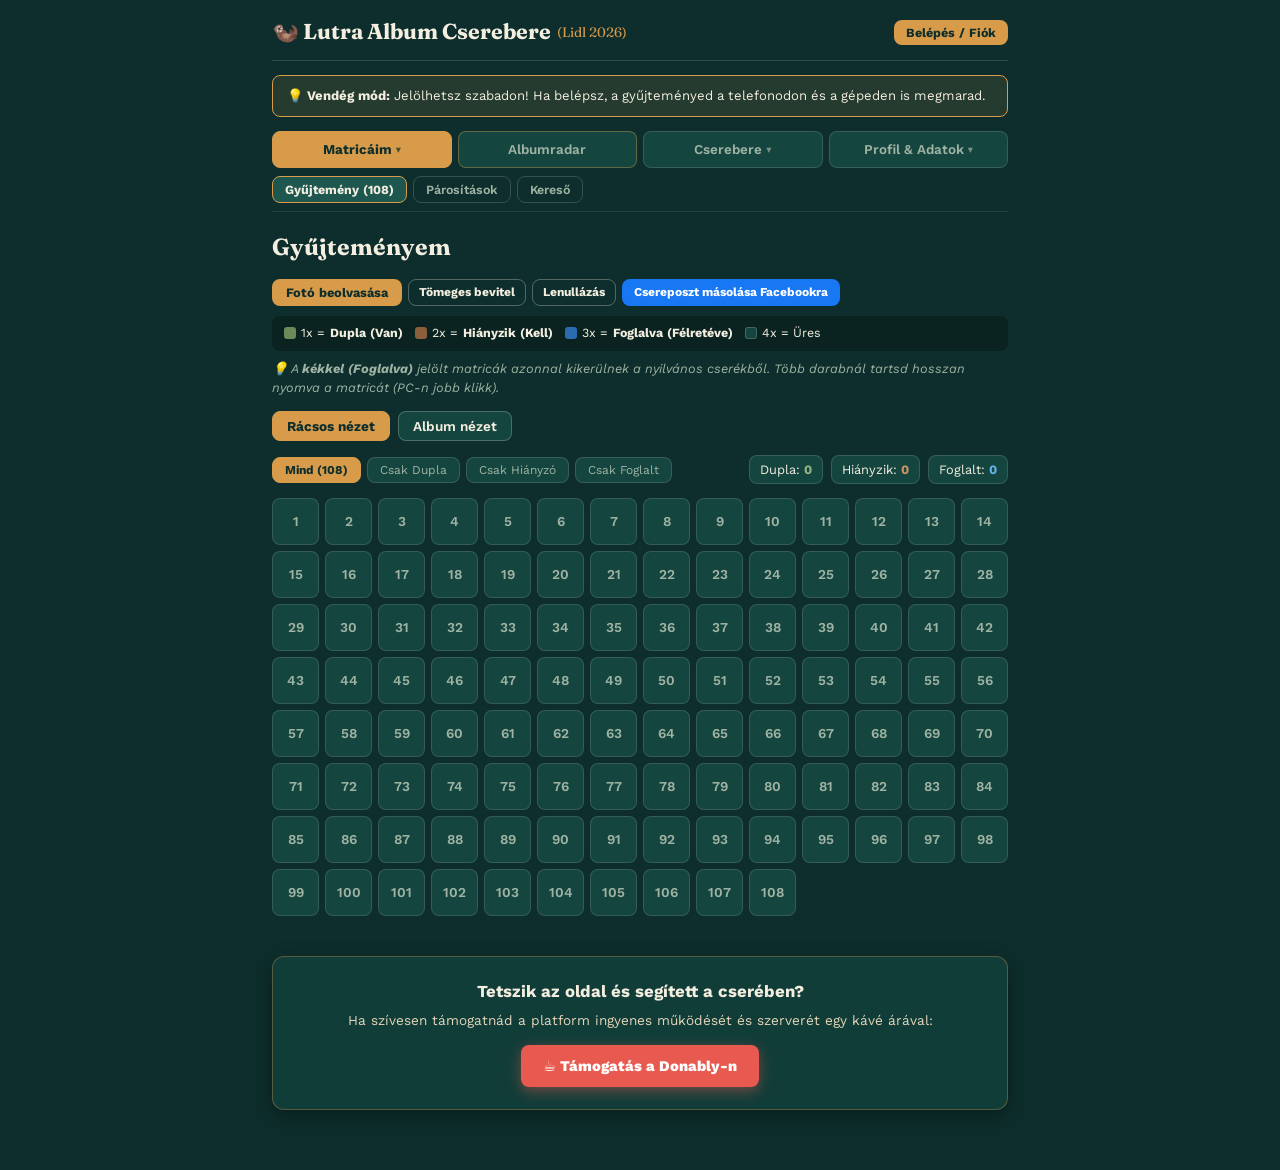
==== index.html @ 52635917 "Add files via upload" ====
<!DOCTYPE html>
<html lang="hu">
<head>
  <meta charset="UTF-8">
  <meta name="viewport" content="width=device-width, initial-scale=1.0, maximum-scale=1.0, user-scalable=no">
  <meta name="theme-color" content="#0D2E2C">
  
  <!-- PWA & Mobil Támogatás -->
  <link rel="manifest" href="manifest.json">
  <meta name="mobile-web-app-capable" content="yes">
  <meta name="apple-mobile-web-app-capable" content="yes">
  <meta name="apple-mobile-web-app-status-bar-style" content="black-translucent">
  <meta name="apple-mobile-web-app-title" content="Lutra Csere">
  <title>Lutra Album Cserebere, Albumradar & Találkozók</title>

<!-- Közösségi Megosztási Meta Tagek (Facebook, Messenger, Viber, WhatsApp) -->
  <meta property="og:type" content="website">
  <meta property="og:url" content="https://csereljokosan.hu/">
  <meta property="og:title" content="Cserélj Okosan — Matricacsere & Gyűjtői Platform">
  <meta property="og:description" content="Országos matricacsere, intelligens párosítás, valós idejű bolti készletradar és helyi találkozók a kedvenc albumaidhoz.">
  <meta property="og:image" content="https://csereljokosan.hu/og-image.png">
  <meta property="og:image:width" content="1200">
  <meta property="og:image:height" content="630">

  <!-- Twitter / X Megosztás -->
  <meta name="twitter:card" content="summary_large_image">
  <meta name="twitter:title" content="Cserélj Okosan — Matricacsere & Gyűjtői Platform">
  <meta name="twitter:description" content="Országos matricacsere, intelligens párosítás és bolti készletradar.">
  <meta name="twitter:image" content="https://csereljokosan.hu/og-image.png">

  <!-- Betűtípusok -->
  <link rel="preconnect" href="https://fonts.googleapis.com">
  <link rel="preconnect" href="https://fonts.gstatic.com" crossorigin>
  <link href="https://fonts.googleapis.com/css2?family=Fraunces:wght@600;700&family=Work+Sans:wght@400;500;600;700&display=swap" rel="stylesheet">

  <!-- Külső CSS Stíluslap -->
  <link rel="stylesheet" href="style.css">

  <!-- Firebase SDK-k -->
  <script src="https://www.gstatic.com/firebasejs/9.23.0/firebase-app-compat.js"></script>
  <script src="https://www.gstatic.com/firebasejs/9.23.0/firebase-auth-compat.js"></script>
  <script src="https://www.gstatic.com/firebasejs/9.23.0/firebase-firestore-compat.js"></script>

  <!-- Konfetti könyvtár -->
  <script src="https://cdn.jsdelivr.net/npm/canvas-confetti@1.9.3/dist/confetti.browser.min.js"></script>
</head>
<body>

<div class="page">
  <!-- FELSŐ ÉRTESÍTÉSI SÁV -->
  <div id="top-notification-banner" class="announcement-banner" style="display:none;">
    <div class="announcement-content">
      <span id="top-banner-icon">📢</span>
      <span id="top-banner-text">Értesítés...</span>
    </div>
    <div style="display:flex; gap:6px; align-items:center;">
      <button class="btn btn-secondary btn-sm" id="btn-top-banner-action">Megtekintés</button>
      <button class="announcement-close" id="btn-top-banner-close">✕</button>
    </div>
  </div>

  <header>
    <div style="display:flex; align-items:center; gap:8px; flex-wrap:wrap;">
      <h1 class="wordmark">🦦 Lutra Album Cserebere <span>(Lidl 2026)</span></h1>
      <button id="btn-pwa-install" class="btn btn-pwa-install" style="display:none;">
        Telepítés
      </button>
    </div>
    
    <div id="auth-area" class="auth-box">
      <button class="btn btn-sm btn-primary" id="btn-open-auth">Belépés / Fiók</button>
    </div>
  </header>

  <div id="guest-notice" class="notice-banner">
    <span>💡 <strong>Vendég mód:</strong> Jelölhetsz szabadon! Ha belépsz, a gyűjteményed a telefonodon és a gépeden is megmarad.</span>
  </div>

  <div id="profile-warning" class="profile-warning-banner">
    ⚠️ <strong>Figyelem:</strong> A cserékhez kérlek töltsd ki a profilodat: <a id="link-open-profile">Kattints ide a kitöltéshez</a>!
  </div>

  <!-- FŐNAVIGÁCIÓ -->
  <nav class="primary-nav" id="main-primary-nav">
    <div class="nav-dropdown-item">
      <button class="primary-tab active" data-cat="matricaim">
        Matricáim <span class="dropdown-arrow">▾</span>
      </button>
      <div class="dropdown-menu">
        <button class="dropdown-link active" data-view="matricaim">Gyűjtemény (108)</button>
        <button class="dropdown-link" data-view="cserek">Párosítások</button>
        <button class="dropdown-link" data-view="kereso">Kereső</button>
      </div>
    </div>

    <div class="nav-dropdown-item">
      <button class="primary-tab tab-highlight-radar" data-cat="radar" data-view="radar">
        Albumradar <span id="radar-badge" class="nav-badge badge-radar-count" style="display:none;">0</span>
      </button>
    </div>

    <div class="nav-dropdown-item">
      <button class="primary-tab" data-cat="cserebere">
         Cserebere <span class="dropdown-arrow">▾</span>
        <span id="cserebere-badge" class="nav-badge alert-badge" style="display:none;">!</span>
      </button>
      <div class="dropdown-menu">
        <button class="dropdown-link" data-view="uzeneteim">
          Üzeneteim <span id="unread-msg-badge" class="nav-badge" style="display:none;">0</span>
        </button>
        <button class="dropdown-link" data-view="meetups">
          Találkozók <span id="meetup-badge" class="nav-badge badge-meetup-count" style="display:none;">0</span>
        </button>
      </div>
    </div>

    <div class="nav-dropdown-item">
      <button class="primary-tab" data-cat="profil">
         Profil & Adatok <span class="dropdown-arrow">▾</span>
      </button>
      <div class="dropdown-menu">
        <button class="dropdown-link" data-view="profil">Profil & Jegyzet</button>
        <button class="dropdown-link" data-view="statisztika">Statisztika & Térkép</button>
        <button class="dropdown-link" id="tab-admin" data-view="admin" style="display:none; color:var(--amber);">Admin</button>
      </div>
    </div>
  </nav>

  <!-- MOBIL ALNAVIGÁCIÓS SÁV -->
  <div class="mobile-subnav-wrapper" id="mobile-subnav-bar">
    <div class="sub-nav" id="subnav-matricaim">
      <button class="sub-tab active" data-view="matricaim">Gyűjtemény (108)</button>
      <button class="sub-tab" data-view="cserek">Párosítások</button>
      <button class="sub-tab" data-view="kereso">Kereső</button>
    </div>
    <div class="sub-nav" id="subnav-cserebere" style="display:none;">
      <button class="sub-tab active" data-view="uzeneteim">
        Üzeneteim <span id="unread-msg-badge-m" class="nav-badge" style="display:none;">0</span>
      </button>
      <button class="sub-tab" data-view="meetups">
        Találkozók <span id="meetup-badge-m" class="nav-badge badge-meetup-count" style="display:none;">0</span>
      </button>
    </div>
    <div class="sub-nav" id="subnav-profil" style="display:none;">
      <button class="sub-tab active" data-view="profil">Profil & Jegyzet</button>
      <button class="sub-tab" data-view="statisztika">Statisztika & Térkép</button>
      <button class="sub-tab" id="tab-admin-m" data-view="admin" style="display:none; color:var(--amber);">Admin</button>
    </div>
  </div>

  <main>
    <!-- 1. MATRICÁIM: GYŰJTEMÉNY NÉZET -->
    <section id="view-matricaim" class="view active">
      <div style="display:flex; justify-content:space-between; align-items:center; flex-wrap:wrap; gap:8px; margin-bottom:10px;">
        <h2>Gyűjteményem</h2>
        <div style="display:flex; gap:6px; flex-wrap:wrap;">
          <button class="btn btn-scanner-highlight" id="btn-open-scanner" style="font-size:0.8rem; padding:6px 14px;">
             Fotó beolvasása
          </button>
          <button class="btn btn-secondary" id="btn-toggle-batch" style="font-size:0.75rem; padding:5px 10px;">
            Tömeges bevitel
          </button>
          <button class="btn btn-secondary" id="btn-open-reset" style="font-size:0.75rem; padding:5px 10px;">
            Lenullázás
          </button>
          <button class="btn btn-fb" id="btn-copy-fb-post" style="font-size:0.75rem; padding:5px 12px;">
            Csereposzt másolása Facebookra
          </button>
        </div>
      </div>

      <div class="legend-box">
        <div class="legend-item"><span class="legend-chip state-van"></span> 1x = <strong>Dupla (Van)</strong></div>
        <div class="legend-item"><span class="legend-chip state-kell"></span> 2x = <strong>Hiányzik (Kell)</strong></div>
        <div class="legend-item"><span class="legend-chip state-foglalva"></span> 3x = <strong>Foglalva (Félretéve)</strong></div>
        <div class="legend-item"><span class="legend-chip state-ures"></span> 4x = Üres</div>
      </div>
      <p class="view-intro" style="font-size:0.8rem; margin-top:4px;">
        <em>💡 A <strong>kékkel (Foglalva)</strong> jelölt matricák azonnal kikerülnek a nyilvános cserékből. Több darabnál tartsd hosszan nyomva a matricát (PC-n jobb klikk).</em>
      </p>

      <div style="margin-bottom:14px;">
        <div class="view-mode-toggle">
          <button class="mode-btn active" id="btn-mode-grid">Rácsos nézet</button>
          <button class="mode-btn" id="btn-mode-album">Album nézet</button>
        </div>
      </div>

      <div id="batch-input-box" class="batch-box">
        <div style="display:flex; justify-content:space-between; align-items:center; margin-bottom:8px;">
          <label style="font-size:0.85rem; font-weight:700; color:var(--amber); margin:0;">
            Tömeges számbemásolás
          </label>
          <button id="btn-close-batch-box" style="background:none; border:none; color:var(--sand); font-size:1rem; cursor:pointer; padding:0 4px;">✕</button>
        </div>
        <p style="font-size:0.75rem; color:var(--text-muted); margin:0 0 8px;">
          Másold be a számokat (pl. <code>12, 12, 12, 45, 88</code> vagy <code>12*3, 45*2, 88</code>):
        </p>
        <div style="display:flex; gap:8px; margin-bottom:8px;">
          <input type="text" id="batch-input-text" class="input-field" placeholder="12*3, 45*2, 88">
        </div>
        <div style="display:flex; gap:8px; flex-wrap:wrap;">
          <button class="btn btn-primary" id="btn-apply-batch-van" style="flex:1;">Mentés Duplákhoz (Van)</button>
          <button class="btn btn-secondary" id="btn-apply-batch-kell" style="flex:1;">Mentés Hiányzókhoz (Kell)</button>
          <button class="btn btn-blue" id="btn-apply-batch-foglalva" style="flex:1;">Mentés Foglalthoz (Kék)</button>
        </div>
      </div>

      <div id="grid-view-container">
        <div class="grid-controls">
          <div class="filter-group">
            <button class="filter-btn active" data-filter="all">Mind (108)</button>
            <button class="filter-btn" data-filter="van">Csak Dupla</button>
            <button class="filter-btn" data-filter="kell">Csak Hiányzó</button>
            <button class="filter-btn" data-filter="foglalva">Csak Foglalt</button>
          </div>
          <div class="stats-badges">
            <span class="stat-chip stat-van">Dupla: <strong id="count-van">0</strong></span>
            <span class="stat-chip stat-kell">Hiányzik: <strong id="count-kell">0</strong></span>
            <span class="stat-chip stat-foglalva">Foglalt: <strong id="count-foglalva">0</strong></span>
          </div>
        </div>
        <div id="matrica-grid"></div>
      </div>

      <div id="album-view-container" style="display:none;">
        <div class="book-nav">
          <button class="btn btn-secondary" id="btn-album-prev" style="padding:4px 10px; font-size:0.75rem;">◀ Előző fejezet</button>
          <select id="album-chapter-select" class="chapter-select"></select>
          <button class="btn btn-secondary" id="btn-album-next" style="padding:4px 10px; font-size:0.75rem;">Következő fejezet ▶</button>
        </div>
        <div class="album-page-box" id="album-chapter-content"></div>
      </div>
    </section>

    <!-- 2. MATRICÁIM: PÁROSÍTÁSOK NÉZET -->
    <section id="view-cserek" class="view" style="position:relative;">
      <div style="display:flex; justify-content:space-between; align-items:baseline;">
        <h2>Cserelehetőségek</h2>
        <button class="btn btn-secondary" id="btn-refresh-matches" style="padding:4px 10px; font-size:0.75rem;">🔄 Frissítés</button>
      </div>

      <div class="notice-banner" style="background:rgba(216,155,74,0.15); border:1.5px solid var(--amber); margin-bottom:12px; display:flex; justify-content:space-between; align-items:center; flex-wrap:wrap; gap:8px;">
        <span style="font-size:0.84rem; line-height:1.4;">
          <strong>Több partneres Csere-Tervező:</strong> Pipálj ki legalább 2 partnert a kártyáikon lévő jelölőnégyzettel, és nézd meg az ütközésvizsgáló szimulátort! Segít eldönteni, hogyan jársz a legjobban.
        </span>
        <button class="btn btn-primary btn-sm" id="btn-top-open-planner" style="display:none; white-space:nowrap; font-weight:700;">
          Szimuláció indítása (<span id="planner-top-count">0</span>)
        </button>
      </div>
      
      <div class="filter-group" style="margin-bottom: 14px;">
        <button class="filter-btn active" id="btn-match-all">Legjobb cserék (Összes)</button>
        <button class="filter-btn" id="btn-match-city">Csak a saját városomban</button>
        <button class="filter-btn" id="btn-match-gift">Csak ingyen felajánlók</button>
        <button class="filter-btn" id="btn-match-loop">Körcserék (3 fős)</button>
      </div>

      <div id="matches-list">Adatok betöltése...</div>

      <!-- LEBEGŐ CSERE-TERVEZŐ SÁV -->
      <div id="trade-planner-floating-bar" class="trade-planner-bar" style="display:none;">
        <div class="planner-info">
          <strong><span id="planner-selected-count">0</span> partner</strong> kijelölve a tervhez
        </div>
        <div style="display:flex; gap:6px;">
          <button class="btn btn-primary btn-sm" id="btn-open-trade-planner">
            Ütközések ellenőrzése
          </button>
          <button class="btn btn-secondary btn-sm" id="btn-clear-trade-plan">
            Mégse
          </button>
        </div>
      </div>
    </section>

    <!-- 3. MATRICÁIM: KERESŐ NÉZET -->
    <section id="view-kereso" class="view">
      <h2>Matricakereső</h2>
      <p class="view-intro">Kereshetsz számra (<code>42</code>, <code>30-38</code>, <code>12, 45</code>) vagy állatnévre is (<code>tigris</code>, <code>hiúz</code>).</p>
      
      <div class="search-box">
        <input type="text" id="search-input" class="input-field" placeholder="Pl. 42 vagy 30-38 vagy tigris">
        <button class="btn btn-primary" id="btn-search">Keresés</button>
      </div>
      
      <button class="btn btn-secondary" id="btn-search-all-missing" style="width:100%; margin-bottom:16px;">
        Kiknél van a legtöbb hiányzóm? (Összes hiányzó keresése)
      </button>

      <div id="search-results"></div>
    </section>

    <!-- 4. KIEMELT ALBUMRADAR NÉZET (221 LIDL ÁRUHÁZZAL) -->
    <section id="view-radar" class="view">
      <div style="display:flex; justify-content:space-between; align-items:baseline;">
        <h2>Közösségi Albumradar</h2>
        <button class="btn btn-secondary" id="btn-refresh-radar" style="padding:4px 10px; font-size:0.75rem;">🔄 Frissítés</button>
      </div>
      <p class="view-intro">Hol kapható még fizikai üres album? Segítsük egymást a 221 hazai Lidl áruház készletinformációival!</p>

      <div class="card">
        <h3 style="margin-top:0; font-size:1.05rem;">Új bolti készlet bejelentése</h3>
        
        <div class="form-group">
          <label>Válaszd ki vagy kezdd el gépelni a Lidl áruházat:</label>
          <input type="text" id="radar-input-store" class="input-field" list="lidl-all-stores" placeholder="Kezdd el gépelni a várost vagy utcát (pl. Kecskemét, Győr, Fehérvári út)...">
          
          <datalist id="lidl-all-stores">
            <option value="Agárd – Akácfa utca 2.">
            <option value="Ajka – Hársfa utca 1/A">
            <option value="Aszód – Pesti út 14-16.">
            <option value="Baja – Bajcsy-Zsilinszky utca 9.">
            <option value="Balassagyarmat – Kóvári út 8">
            <option value="Balatonfűzfő – Vízmű utca 1.">
            <option value="Balatonlelle – Rákóczi F. út 307.">
            <option value="Balmazújváros – Böszörményi u. 1.">
            <option value="Barcs – Erkel F. utca 2.">
            <option value="Bátonyterenye – Berekgát köz 2.">
            <option value="Békés – Kossuth L. u. 31.">
            <option value="Békéscsaba – Corvin u. 29-33.">
            <option value="Békéscsaba – Szarvasi út 15-17.">
            <option value="Berettyóújfalu – Kossuth u. 98.">
            <option value="Biatorbágy – Budaörsi út 4., 7720/2 hrsz">
            <option value="Bicske – Szent László utca 55.">
            <option value="Bonyhád – Deák Ferenc utca 10/A">
            <option value="Budakeszi – Kert utca 27-29.">
            <option value="Budaörs – Károly király út 145.">
            <option value="Budapest – Ady Endre út 54-60.">
            <option value="Budapest – Alsómalom u. 8-10.">
            <option value="Budapest – Arany János utca 27-29.">
            <option value="Budapest – Bajcsy-Zsilinszky út 61.">
            <option value="Budapest – Bartók Béla út 47.">
            <option value="Budapest – Báthory u. 6.">
            <option value="Budapest – Bécsi út 325-337.">
            <option value="Budapest – Béke utca 2-4.">
            <option value="Budapest – Budaörsi út 121.">
            <option value="Budapest – Ciklámen u. 3.">
            <option value="Budapest – Csalogány u. 43">
            <option value="Budapest – Cziffra Gy. u. 115.">
            <option value="Budapest – Erdőkerülő utca 36.">
            <option value="Budapest – Fehérvári út 211.">
            <option value="Budapest – Ferenciek tere 2.">
            <option value="Budapest – Görgey Artúr u. 14-20">
            <option value="Budapest – Gubacsi út 34.">
            <option value="Budapest – Haraszti út 34.">
            <option value="Budapest – Huszti út 20">
            <option value="Budapest – János u. 196">
            <option value="Budapest – Leonardo da Vinci u. 23.">
            <option value="Budapest – Lobogó u. 12">
            <option value="Budapest – Madách utca 72.">
            <option value="Budapest – Maglódi út 17">
            <option value="Budapest – Margó Tivadar u. 83.">
            <option value="Budapest – Máriaremetei út 1.">
            <option value="Budapest – Megyeri út 53">
            <option value="Budapest – Mogyoródi út 23-29">
            <option value="Budapest – Nagy Lajos Király útja 121-123">
            <option value="Budapest – Nagykőrösi út 35-38.">
            <option value="Budapest – Nagytétényi út 216-218.">
            <option value="Budapest – Pesti út 237/H">
            <option value="Budapest – Rákóczi út 48-50.">
            <option value="Budapest – Régi Fóti u. 1">
            <option value="Budapest – Sibrik Miklós út 30/b.">
            <option value="Budapest – Szalay utca 14.">
            <option value="Budapest – Szentendrei út 251-253">
            <option value="Budapest – Teleki tér 1.">
            <option value="Budapest – Újszász u. 47/B">
            <option value="Budapest – Üllői út 112.">
            <option value="Budapest – Üllői út 379-381.">
            <option value="Budapest – VI. Király u. 112.">
            <option value="Budapest – Victor Hugo u. 11-15.">
            <option value="Budapest – VIII. Hungária körút 26.">
            <option value="Budapest – XIII. Váci út 201">
            <option value="Budapest – XVII. Pesti út 2.">
            <option value="Cegléd – Törteli út 2.">
            <option value="Csongrád – Fő u. 59.">
            <option value="Csorna – Soproni út 66/C.">
            <option value="Csurgó – Széchenyi tér 12-14.">
            <option value="Dabas – Bartók Béla út 63.">
            <option value="Debrecen – Balmazújvárosi út 7.">
            <option value="Debrecen – Derék u. 31.">
            <option value="Debrecen – Faraktár utca 58.">
            <option value="Debrecen – Mikepércsi út 168.">
            <option value="Debrecen – Széchenyi u. 59">
            <option value="Dombóvár – Kórház utca 55.">
            <option value="Dorog – Bányász körönd Hrsz. 1732/98">
            <option value="Dunaharaszti – Némedi út 102/A">
            <option value="Dunakeszi – Berek u. 2.">
            <option value="Dunaújváros – Magyar út 11.">
            <option value="Dunaújváros – Velinszky utca 1.">
            <option value="Eger – II. Rákóczi Ferenc u. 141.">
            <option value="Eger – Mátyás király út 144.">
            <option value="Enying – Rákóczi Ferenc utca 5.">
            <option value="Érd – Balatoni út 73-75.">
            <option value="Érd – Diósdi u. 2-4">
            <option value="Esztergom – Bánomi út 10.">
            <option value="Esztergom – Dobogókői út 39.">
            <option value="Fonyód – Ady Endre utca 57-59.">
            <option value="Fót – Keleti Márton u. 7.">
            <option value="Gödöllő – Ottó Ferenc utca 2-4.">
            <option value="Gyomaendrőd – Fő út 81/2.">
            <option value="Gyöngyös – Budai Nagy Antal tér 10.">
            <option value="Győr – Jereváni utca 42.">
            <option value="Győr – Kossuth Lajos utca 123.">
            <option value="Győr – Mécs László utca 1/A">
            <option value="Győr – Szeszgyár utca 6.">
            <option value="Győr – Tihanyi Árpád út 9.">
            <option value="Gyula – Szent István u. 69/1.">
            <option value="Hajdúböszörmény – Bánság tér 10.">
            <option value="Hajdúhadház – Dr. Földi János utca 55.">
            <option value="Hajdúnánás – Dorogi u. 108.">
            <option value="Hajdúsámson – Kiscsere utca 3.">
            <option value="Hajdúszoboszló – Dózsa György út 62.">
            <option value="Hatvan – Radnóti tér 19.">
            <option value="Heves – Kolozsvári út 2/A">
            <option value="Hódmezővásárhely – Hódtó u. 2.">
            <option value="Jászberény – Nagykátai út 7/a.">
            <option value="Kalocsa – Pataji út 31.">
            <option value="Kaposvár – Bereczk S. utca 2.">
            <option value="Kaposvár – Előd Vezér utca 3.">
            <option value="Kaposvár – Füredi út 97.">
            <option value="Kapuvár – Győri u. 60.">
            <option value="Kazincbarcika – Mátyás király út 34/A">
            <option value="Kecskemét – Izsáki út 2.">
            <option value="Kecskemét – Nyíri út 38/E">
            <option value="Kecskemét – Szolnoki út 18.">
            <option value="Keszthely – Sopron utca 43.">
            <option value="Keszthely – Tapolcai út 45/a">
            <option value="Kiskőrös – Kossuth utca 13.">
            <option value="Kiskunfélegyháza – Majsai út 5.">
            <option value="Kiskunhalas – Széchenyi út 1-3.">
            <option value="Kistarcsa – Szabadság útja 60">
            <option value="Kisújszállás – Deák Ferenc u. 10.">
            <option value="Kisvárda – Attila út 2/A">
            <option value="Komárom – Mártírok útja 80.">
            <option value="Komló – Tröszt utca 1.">
            <option value="Körmend – Dr. Remetei Filep utca 2.">
            <option value="Kőszeg – Cáki út 2.">
            <option value="Kunszentmárton – Kossuth Lajos u. 23">
            <option value="Makó – Szegedi u. 63.">
            <option value="Marcali – Rákóczi Ferenc utca 50.">
            <option value="Martfű – Földvári út 1.">
            <option value="Mezőkovácsháza – Árpád u. 135.">
            <option value="Mezőkövesd – Dohány út 2/A">
            <option value="Mezőtúr – Földvári út 21.">
            <option value="Miskolc – Csermőkei út 207.">
            <option value="Miskolc – József Attila u. 74.">
            <option value="Miskolc – Kiss Ernő u. 13/b.">
            <option value="Miskolc – Pesti út 5.">
            <option value="Mohács – Pécsi út 41.">
            <option value="Monor – Gém utca 1.">
            <option value="Mór – Akai utca 8.">
            <option value="Mosonmagyaróvár – Királyhidai utca 49.">
            <option value="Nagyatád – Árpád utca 49.">
            <option value="Nagykáta – Dózsa György út 16.">
            <option value="Nagykanizsa – Balatoni utca 41.">
            <option value="Nagykőrös – Kecskeméti út 73.">
            <option value="Nyíregyháza – Debreceni u. 106/c.">
            <option value="Nyíregyháza – Pazonyi út 37/a.">
            <option value="Orosháza – Hóvirág u. 1-5.">
            <option value="Oroszlány – Környei u. 2.">
            <option value="Ózd – Sárli út 2.">
            <option value="Paks – Tolnai út 70.">
            <option value="Pápa – Jókai Mór utca 57.">
            <option value="Pécs – Lahti utca 45.">
            <option value="Pécs – Lázár Vilmos utca 10.">
            <option value="Pécs – Málomi út 3.">
            <option value="Pécs – Puskin tér 22.">
            <option value="Pécs – Siklósi út 52/A">
            <option value="Pilisvörösvár – Budai út 18.">
            <option value="Pomáz – József Attila u. 32.">
            <option value="Püspökladány – Rákóczi utca 16-20.">
            <option value="Ráckeve – Lacházi út 26">
            <option value="Salgótarján – Csokonai út 23.">
            <option value="Sárbogárd – Ady E. utca 232-236.">
            <option value="Sárvár – Rákóczi utca 12.">
            <option value="Sátoraljaújhely – Esze Tamás u. 92.">
            <option value="Siklós – Szent István tér 2.">
            <option value="Siófok – Zamárdi utca 1-2.">
            <option value="Solt – Kossuth Lajos utca 2-8.">
            <option value="Soltvadkert – Kossuth Lajos u. 110.">
            <option value="Solymár – Terstyánszky Ödön utca 89.">
            <option value="Sopron – Bánfalvi út 12.">
            <option value="Sopron – Lófuttató utca 4.">
            <option value="Sümeg – Fehérkő utca 1/1.">
            <option value="Szada – Dózsa György út 1/B">
            <option value="Szarvas – Csabai út 1/4.">
            <option value="Szeged – Makkosházi krt. 21.">
            <option value="Szeged – Szabadkai út 1/c.">
            <option value="Szeged – Vásárhelyi Pál út 7.">
            <option value="Szeghalom – Széchenyi u. 45-49.">
            <option value="Székesfehérvár – Balatoni út 21.">
            <option value="Székesfehérvár – Farkasvermi köz 1.">
            <option value="Székesfehérvár – Mártírok útja 11.">
            <option value="Székesfehérvár – Pozsonyi út 4.">
            <option value="Szekszárd – Arany János utca 4.">
            <option value="Szekszárd – Béri Balogh Ádám utca 94/B">
            <option value="Szentendre – Dózsa Gy. út 20">
            <option value="Szentes – Ipartelepi út 2-6.">
            <option value="Szerencs – Csalogány út 58.">
            <option value="Szigethalom – Mű út 7.">
            <option value="Szigetszentmiklós – Csepeli út 16/a.">
            <option value="Szigetvár – Almás patak utca 5.">
            <option value="Szolnok – Délibáb u. 6.">
            <option value="Szolnok – Széchenyi krt. 4/b.">
            <option value="Szolnok – Tószegi út 5.">
            <option value="Szombathely – Kenyérvíz utca 2.">
            <option value="Szombathely – Verseny utca 30.">
            <option value="Szombathely – Zanati út 42">
            <option value="Tamási – Deák Ferenc utca 10/A">
            <option value="Tapolca – Veszprémi út 1.">
            <option value="Tata – Piac tér 8.">
            <option value="Tatabánya – Győri út 31.">
            <option value="Tatabánya – Szent Borbála út 31.">
            <option value="Tiszafüred – Húszöles út 25.">
            <option value="Tiszaújváros – Lévay u. 118.">
            <option value="Törökszentmiklós – Kossuth Lajos u. 102-108.">
            <option value="Újfehértó – Debreceni út 14-24.">
            <option value="Üröm – Dózsa György út 63.">
            <option value="Vác – Balassagyarmati út 9-15.">
            <option value="Vác – Bolgár u. 1.">
            <option value="Vác – Naszály utca 20.">
            <option value="Várpalota – Hét vezér utca 3.">
            <option value="Vecsés – Fő u. 244">
            <option value="Veresegyház – Budapesti út 1.">
            <option value="Veresegyház – Szadai út 7.">
            <option value="Veszprém – Cholnoky utca 29/1.">
            <option value="Veszprém – Észak-keleti útgyűrű 2.">
            <option value="Zalaegerszeg – Átkötő utca 3.">
            <option value="Zalaegerszeg – Platán sor 6/A">
          </datalist>
        </div>

        <div class="form-group">
          <label>Készlet állapota:</label>
          <div style="display:flex; gap:10px;">
            <label class="radio-label">
              <input type="radio" name="radar-status" value="van" checked> 🟢 Még kapható album
            </label>
            <label class="radio-label">
              <input type="radio" name="radar-status" value="nincs"> 🔴 Elfogyott / Nincs készleten
            </label>
          </div>
        </div>

        <div class="form-group">
          <label>Megjegyzés (opcionális):</label>
          <input type="text" id="radar-input-note" class="input-field" placeholder="Pl. A kasszánál még volt egy köteg...">
        </div>

        <div class="form-group">
          <label>Fotó a polcról/készletről (Opcionális):</label>
          <input type="file" id="radar-photo-input" accept="image/*" class="input-field" style="padding:4px;">
          <div id="radar-photo-preview-box" style="display:none; margin-top:6px;">
            <img id="radar-photo-preview" style="max-height:90px; border-radius:6px; border:1px solid var(--amber);" alt="Fotó előnézet">
          </div>
        </div>

        <button class="btn btn-primary" id="btn-submit-radar" style="width:100%; padding:10px; font-weight:700;">
          Bejelentés beküldése
        </button>
      </div>

      <div class="notice-banner">
        <span>⚠️ <strong>Figyelem:</strong> A bejelentések gyűjtői tapasztalatokon alapulnak. Visszaélések ellen 10 percenként 1 bejelentés küldhető.</span>
      </div>

      <div style="margin-bottom:12px;">
        <input type="text" id="radar-filter-input" class="input-field" placeholder="Szűrés város vagy bolt szerint (pl. Győr, Debrecen, Fehérvári út)...">
      </div>

      <div id="radar-reports-list">Készletjelentések betöltése...</div>
    </section>

    <!-- 5. CSEREBERE: TALÁLKOZÓK NÉZET -->
    <section id="view-meetups" class="view">
      <div style="display:flex; justify-content:space-between; align-items:baseline;">
        <h2>Közösségi Találkozók</h2>
        <button class="btn btn-secondary" id="btn-refresh-meetups" style="padding:4px 10px; font-size:0.75rem;">🔄 Frissítés</button>
      </div>
      <p class="view-intro">Közös matricázások, játszótéri cserebere alkalmak, vagy Facebook csoportos találkozók hirdetőtáblája.</p>

      <div class="card">
        <h3 style="margin-top:0; font-size:1.05rem;">Új cserealkalom meghirdetése</h3>
        <div class="form-group">
          <label>Település / Város:</label>
          <input type="text" id="meetup-input-city" class="input-field" placeholder="Pl. Kecskemét vagy Budapest XI.">
        </div>
        <div class="form-group">
          <label>Időpont (mikor találkoztok?):</label>
          <input type="text" id="meetup-input-time" class="input-field" placeholder="Pl. Szombat 10:00 - 12:00">
        </div>
        <div class="form-group">
          <label>Pontos helyszín:</label>
          <input type="text" id="meetup-input-place" class="input-field" placeholder="Pl. Főtéri játszótér padjainál / Lidl parkoló">
        </div>
        <div class="form-group">
          <label>Részletek / Leírás / Facebook link:</label>
          <textarea id="meetup-input-desc" class="input-field" rows="2" placeholder="Pl. Hozzátok a duplákat, sokan leszünk! Csatlakozz a FB eseményhez..."></textarea>
        </div>
        <div class="form-group">
          <label>Plakát / Fotó (Opcionális):</label>
          <input type="file" id="meetup-photo-input" accept="image/*" class="input-field" style="padding:4px;">
          <div id="meetup-photo-preview-box" style="display:none; margin-top:6px;">
            <img id="meetup-photo-preview" style="max-height:90px; border-radius:6px; border:1px solid var(--amber);" alt="Plakát előnézet">
          </div>
        </div>
        <button class="btn btn-primary" id="btn-submit-meetup" style="width:100%; padding:10px; font-weight:700;">
          Találkozó közzététele
        </button>
      </div>

      <div id="meetups-list">Találkozók betöltése...</div>
    </section>

    <!-- 6. CSEREBERE: BELSŐ ÜZENETEK NÉZET -->
    <section id="view-uzeneteim" class="view">
      <div style="display:flex; justify-content:space-between; align-items:baseline;">
        <h2>Üzeneteim</h2>
        <button class="btn btn-secondary" id="btn-refresh-inbox" style="padding:4px 10px; font-size:0.75rem;">🔄 Frissítés</button>
      </div>
      <p class="view-intro">Itt láthatod a beérkező és elküldött csereajánlataidat. A beszélgetés teljesen zárt és privát.</p>

      <div class="filter-group" style="margin-bottom: 14px;">
        <button class="filter-btn active" id="btn-msg-tab-inbox">Beérkező üzenetek</button>
        <button class="filter-btn" id="btn-msg-tab-sent">Elküldött üzenetek</button>
      </div>

      <div id="messages-inbox-list">Bejelentkezés szükséges az üzenetek megtekintéséhez.</div>
    </section>

    <!-- 7. PROFIL & ADATOK: STATISZTIKA & HŐTÉRKÉP NÉZET -->
    <section id="view-statisztika" class="view">
      <div style="display:flex; justify-content:space-between; align-items:baseline; margin-bottom:8px;">
        <h2>Statisztika & Aktivitási Hőtérkép</h2>
        <button class="btn btn-secondary" id="btn-refresh-stats" style="padding:4px 10px; font-size:0.75rem;">🔄 Frissítés</button>
      </div>
      <p class="view-intro" style="margin-bottom:10px;">Valós idejű közösségi adatok, méretkalkulációk és cserepiaci aktivitás.</p>

      <!-- ⚡ GYORSUGRÓ NAVIGÁCIÓS SÁV (BALRA ÉS JOBBRA MUTATÓ NYILAKKAL) -->
      <div class="stats-quicknav-wrapper">
        <div class="quicknav-arrow-left" id="stats-quicknav-arrow-left" style="opacity:0;">◀</div>
        <div class="stats-quicknav" id="stats-quicknav-bar">
          <button class="btn-stat-jump" data-target="stat-sec-pool">Kínálat</button>
          <button class="btn-stat-jump" data-target="stat-sec-favs">Kedvencek</button>
          <button class="btn-stat-jump" data-target="stat-sec-fun">Méretek</button>
          <button class="btn-stat-jump" data-target="stat-sec-odds">Esélyek</button>
          <button class="btn-stat-jump" data-target="stat-sec-map">Hőtérkép</button>
          <button class="btn-stat-jump" data-target="stat-sec-dist">Telítettség</button>
          <button class="btn-stat-jump" data-target="stat-sec-diff">Nehézség</button>
          <button class="btn-stat-jump" data-target="stat-sec-rare">Ritkaságok</button>
        </div>
        <div class="quicknav-arrow" id="stats-quicknav-arrow">▶</div>
      </div>

      <!-- 1. KÖZÖSSÉGI DUPLA KÍNÁLAT & ÁTLAGOK -->
      <div class="card stat-section-anchor" id="stat-sec-pool" style="text-align:center; padding:18px;">
        <div style="font-size:0.85rem; color:var(--text-muted); text-transform:uppercase; letter-spacing:1px; margin-bottom:4px;">
          Közösségi Dupla Kínálat
        </div>
        <div style="font-size:2.2rem; font-weight:800; color:var(--amber); font-family:var(--font-display);" id="stats-total-pool-count">
          0 db
        </div>
        <p style="font-size:0.82rem; color:var(--sand); margin:4px 0 10px;">
          felesleges dupla matrica vár gazdára és cserére a közösségben a kidobás helyett!
        </p>

        <div style="display:grid; grid-template-columns: repeat(auto-fit, minmax(140px, 1fr)); gap:8px; border-top:1px solid rgba(243,238,223,0.1); padding-top:10px; font-size:0.8rem; color:var(--text-muted);">
          <div>Átlagos duplikátum: <strong id="stats-avg-dupes" style="color:var(--text-primary); display:block; font-size:1rem;">0 db/fő</strong></div>
          <div>Átlagos albumtelítettség: <strong id="stats-avg-progress" style="color:var(--text-primary); display:block; font-size:1rem;">0%</strong></div>
          <div>Leginkább halmozódó: <strong id="stats-hoarding-sticker" style="color:var(--amber); display:block; font-size:0.95rem;">Számítás...</strong></div>
        </div>
      </div>

      <!-- 2. KÖZÖNSÉGKEDVENC ÁLLATOK (TOP 5) -->
      <div class="card stat-section-anchor" id="stat-sec-favs" style="border-left:4px solid var(--amber);">
        <h3 style="margin:0 0 4px; font-size:1.05rem; color:var(--amber);">A Közösség Kedvenc Állatai (Top 5)</h3>
        <p style="font-size:0.78rem; color:var(--text-muted); margin:0 0 10px;">
          A gyűjtők által a profiljukban megjelölt 1., 2. és 3. legkedvesebb állat súlyozott ranglistája:
        </p>
        <div id="stats-favorites-ranking" class="stats-ranking-list">Szavazatok számítása...</div>
      </div>

      <!-- 3. JÁTÉKOS FIZIKAI MÉRETKALKULÁTOR (KÉT KÜLÖN AMBER DOBOZZAL) -->
      <div class="card stat-section-anchor" id="stat-sec-fun" style="border-left:4px solid var(--amber);">
        <h3 style="margin:0 0 6px; font-size:1.05rem; color:var(--amber);">Ha egymás mellé tennénk az összes matricát...</h3>
        <div style="background:rgba(0,0,0,0.25); padding:12px; border-radius:var(--radius-sm); margin-bottom:12px;">
          <div style="font-size:1.3rem; margin-bottom:2px;"><strong><span id="fun-stat-highway-km">0</span> km</strong> hosszú sor</div>
          <p style="font-size:0.78rem; color:var(--text-muted); margin:0;" id="fun-stat-highway-text">
            Kiszámítás folyamatban...
          </p>
        </div>

        <h3 style="margin:12px 0 6px; font-size:1.05rem; color:var(--amber);">Ha egymásra tennénk az összes matricát...</h3>
        <div style="background:rgba(0,0,0,0.25); padding:12px; border-radius:var(--radius-sm);">
          <div style="font-size:1.3rem; margin-bottom:2px;"><strong><span id="fun-stat-tower-m">0</span> m</strong> magas torony</div>
          <p style="font-size:0.78rem; color:var(--text-muted); margin:0;" id="fun-stat-tower-text">
            Kiszámítás folyamatban...
          </p>
        </div>
      </div>

      <!-- 4. BEFEJEZÉSI ESÉLYKALKULÁTOR -->
      <div class="card stat-section-anchor" id="stat-sec-odds">
        <div style="display:flex; justify-content:space-between; align-items:center; margin-bottom:6px;">
          <h3 style="margin:0; font-size:1rem; color:var(--amber);">Befejezési Esélykalkulátor</h3>
          <span style="font-size:1.1rem; font-weight:800; color:#FFF;" id="completion-odds-pct">0%</span>
        </div>
        <div class="progress-track" style="background:rgba(0,0,0,0.3); height:12px; border-radius:999px; overflow:hidden; margin-bottom:8px;">
          <div id="completion-odds-bar" style="background:var(--amber); height:100%; width:0%; transition:width 0.6s ease;"></div>
        </div>
        <p style="font-size:0.82rem; color:var(--sand); margin:0;" id="completion-odds-text">
          Jelölj be hiányzó matricákat a számításhoz!
        </p>
      </div>

      <!-- 5. VÁROSI HŐTÉRKÉP -->
      <div class="card stat-section-anchor" id="stat-sec-map">
        <h3 style="margin:0 0 6px; font-size:1.05rem; color:var(--amber);">Városi Hőtérkép: Hol izzik a csere?</h3>
        <p style="font-size:0.8rem; color:var(--text-muted); margin:0 0 12px;">
          Kattints egy városra a térképen vagy a listában a helyi cserepartnerek azonnali szűréséhez!
        </p>
        
        <div class="map-heatmap-container" id="heatmap-map-box">
          <svg viewBox="0 0 800 500" class="hungary-svg-map">
            <!-- Magyarország finomított körvonala -->
            <path class="map-outline" d="
              M 90,135 
              C 120,125 180,120 220,125 
              C 255,130 300,105 340,110 
              C 365,115 385,145 400,140 
              C 415,110 440,95 470,85 
              C 510,75 550,65 600,55 
              C 645,45 680,50 720,70 
              C 755,90 770,125 765,155 
              C 760,185 730,225 725,255 
              C 720,285 735,320 705,355 
              C 675,390 635,405 595,420 
              C 555,430 515,440 475,450 
              C 445,475 425,480 395,465 
              C 350,445 295,430 250,420 
              C 200,410 150,390 115,360 
              C 75,325 60,290 65,260 
              C 70,230 85,200 80,175 
              Z" />
            <!-- Duna vonala (Dunakanyarral és déli kifutással) -->
            <path class="map-river" d="M 215,125 Q 350,110 400,140 T 425,240 T 435,380 T 445,465" />
            <!-- Tisza vonala -->
            <path class="map-river" d="M 725,75 Q 640,105 595,150 T 560,260 T 530,370 T 525,440" />
            <!-- Balaton alakja -->
            <path class="map-lake" d="M 220,295 C 245,280 280,260 315,245 C 335,238 355,230 365,225 C 355,238 325,260 295,275 C 265,290 235,302 220,295 Z" />
          </svg>
          <div id="heatmap-overlay-pins"></div>
        </div>

        <div id="heatmap-city-list" class="stats-ranking-list" style="margin-top:14px;">
          Adatok számítása...
        </div>

        <button class="btn btn-secondary btn-sm" id="btn-toggle-all-cities" style="width:100%; margin-top:10px;">
          Összes aktív város mutatása
        </button>
      </div>

      <!-- 6. HOL TART AZ ORSZÁG? (TELÍTETTSÉG) -->
      <div class="card stat-section-anchor" id="stat-sec-dist">
        <h3 style="margin:0 0 6px; font-size:1.05rem; color:var(--sand);">Hol tart az ország? (Közösségi album-telítettség)</h3>
        <p style="font-size:0.78rem; color:var(--text-muted); margin:0 0 10px;">A regisztrált gyűjtők haladása a 108 matrica összegyűjtésében:</p>
        
        <div style="display:flex; height:12px; border-radius:999px; overflow:hidden; margin-bottom:12px; background:rgba(0,0,0,0.3);">
          <div id="dist-bar-complete" style="background:#FFD166; width:0%;" title="Betelt (100%)"></div>
          <div id="dist-bar-near" style="background:var(--amber); width:0%;" title="Célegyenesben (80-99%)"></div>
          <div id="dist-bar-half" style="background:var(--moss-soft); width:0%;" title="Félúton (50-79%)"></div>
          <div id="dist-bar-starter" style="background:var(--water-light); width:0%;" title="Kezdők (0-49%)"></div>
        </div>

        <div style="display:grid; grid-template-columns: repeat(auto-fit, minmax(130px, 1fr)); gap:8px;" id="dist-segments-grid"></div>
      </div>

      <!-- 7. FEJEZETI NEHÉZSÉGI INDEX -->
      <div class="card stat-section-anchor" id="stat-sec-diff">
        <h3 style="margin:0 0 6px; font-size:1.05rem; color:var(--sand);">Fejezeti Nehézségi Index: Melyik oldalt a legnehezebb betölteni?</h3>
        <p style="font-size:0.78rem; color:var(--text-muted); margin:0 0 10px;">
          Országos hiány-arány a fejezetekben (piros = nehéz beszerezni, zöld = sok a cserepéldány):
        </p>
        <div id="stats-difficulty-bars" style="display:flex; flex-direction:column; gap:8px;">
          Adatok számítása...
        </div>
      </div>

      <!-- 8. RITKASÁGOK & REGISZTRÁLT TAGOK -->
      <div class="card stat-section-anchor" id="stat-sec-rare">
        <h3 style="margin:0 0 4px; font-size:1.05rem; color:var(--amber);">Top 5 legkeresettebb matrica (Legritkábbak)</h3>
        <p style="font-size:0.78rem; color:var(--text-muted); margin:0 0 10px;">Ezeket keresik a legtöbben az országban:</p>
        <div id="stats-rarest-list" class="stats-ranking-list">Adatok számítása...</div>

        <h3 style="margin:14px 0 4px; font-size:1.05rem; color:var(--sand);">Top 5 leggyakoribb matrica</h3>
        <p style="font-size:0.78rem; color:var(--text-muted); margin:0 0 10px;">Ezekből áll a legtöbb felesleges duplikátum:</p>
        <div id="stats-common-list" class="stats-ranking-list">Adatok számítása...</div>

        <div style="margin-top:14px; border-top:1px solid rgba(243,238,223,0.1); padding-top:10px; font-size:0.85rem; color:var(--text-muted); text-align:center;">
          Regisztrált cserepartnerek száma: <strong id="stats-users-count" style="color:var(--text-primary);">0</strong> fő
        </div>
      </div>
    </section>

    <!-- 8. PROFIL & ADATOK: PROFIL & JEGYZET NÉZET -->
    <section id="view-profil" class="view">
      <h2>Saját profil & Jegyzet</h2>
      <p class="view-intro">A profilod adatai alapján tudnak elérni a cserepartnerek a belső rendszeren keresztül.</p>
      
      <!-- Privát Jegyzettömb -->
      <div class="card" style="margin-bottom:16px;">
        <h3 style="margin-top:0; font-size:1.05rem; display:flex; justify-content:space-between; align-items:center;">
          <span>Saját Privát Jegyzettömb</span>
          <span style="font-size:0.75rem; color:var(--text-muted); font-weight:normal;" id="note-char-count">0/200</span>
        </h3>
        <p style="font-size:0.78rem; color:var(--text-muted); margin:0 0 8px;">
          Ezt a jegyzetet <strong>kizárólag te látod</strong>. Feljegyezheted magadnak a félretett matricákat, címeket vagy megállapodásokat:
        </p>
        <textarea id="prof-private-note" class="input-field" rows="4" maxlength="200" placeholder="Pl. #12 és #45 félretéve Marcinak; Postázás szerdán..."></textarea>
      </div>

      <!-- Profil Űrlap -->
      <div class="card">
        <div class="form-group">
          <label for="prof-nev">Megjelenő név <strong style="color:var(--amber);">* (Kötelező)</strong></label>
          <input type="text" id="prof-nev" class="input-field" maxlength="25" placeholder="Pl. VidraPanni" required>
        </div>
        <div class="form-group">
          <label for="prof-telepules">Település <strong style="color:var(--amber);">* (Kötelező a helyi cserékhez)</strong></label>
          <input type="text" id="prof-telepules" class="input-field" placeholder="Pl. Kecskemét" required>
        </div>
        <div class="form-group">
          <label for="prof-email">Értesítési e-mail cím <strong style="color:var(--amber);">* (Kötelező)</strong></label>
          <input type="email" id="prof-email" class="input-field" placeholder="pelda@freemail.hu" required>
        </div>

        <!-- 🥇🥈🥉 TOP 3 KEDVENC ÁLLAT/MATRICA (KÖTELEZŐ) -->
        <div style="background:rgba(0,0,0,0.25); padding:12px; border-radius:var(--radius-sm); margin-bottom:14px; border:1px solid rgba(216,155,74,0.3);">
          <h4 style="margin:0 0 4px; font-size:0.92rem; color:var(--amber);">Top 3 Kedvenc Állatod/Matricád <strong style="color:var(--amber);">* (Kötelező)</strong></h4>
          <p style="font-size:0.75rem; color:var(--text-muted); margin:0 0 8px;">
            Jelöld meg a 3 legkedvesebb matricádat! Ezzel szavazol a Közönségkedvenc állatra:
          </p>

          <div style="display:grid; grid-template-columns: repeat(auto-fit, minmax(180px, 1fr)); gap:8px;">
            <div>
              <label style="font-size:0.75rem; color:var(--sand);">🥇 1. Legkedvesebb:</label>
              <select id="prof-fav-1" class="input-field" style="padding:6px; font-size:0.82rem;"></select>
            </div>
            <div>
              <label style="font-size:0.75rem; color:var(--sand);">🥈 2. Legkedvesebb:</label>
              <select id="prof-fav-2" class="input-field" style="padding:6px; font-size:0.82rem;"></select>
            </div>
            <div>
              <label style="font-size:0.75rem; color:var(--sand);">🥉 3. Legkedvesebb:</label>
              <select id="prof-fav-3" class="input-field" style="padding:6px; font-size:0.82rem;"></select>
            </div>
          </div>
        </div>

        <div class="form-group">
         <label class="checkbox-label" style="font-weight:600;">
            <input type="checkbox" id="prof-email-notif" checked>
            Kérek e-mail értesítést a postaládámba, ha új csereajánlatot kapok
          </label> 

<label class="checkbox-label" style="font-weight:600;">
            <input type="checkbox" id="prof-gift">
            🎁 A dupláimat ingyen / ajándékba is szívesen odaadom (nem kérek cserét)
          </label>

          <label class="checkbox-label">
            <input type="checkbox" id="prof-show-email">
            Engedélyezem, hogy a bejelentkezett tagok láthassák az e-mail címemet a gyorsabb kapcsolatfelvételhez
          </label>

          <label class="checkbox-label">
            <input type="checkbox" id="prof-allow-inspect">
            Engedélyezem, hogy mások megnézhessék a teljes hiányzólistámat a profilomban
          </label>

          <label class="checkbox-label">
            <input type="checkbox" id="prof-gdpr">
            Hozzájárulok, hogy a nevemet, településemet és csereadataimat a regisztrált tagok megtekinthessék, és a belső rendszeren keresztül üzenetet küldhessenek nekem.
          </label>
        </div>

        <button class="btn btn-primary" id="btn-save-profile" style="width:100%; padding:10px;">Profil & Jegyzet mentése</button>
        
        <div style="margin-top:16px; border-top:1px solid rgba(243,238,223,0.12); padding-top:14px; text-align:center;">
          <button class="btn btn-secondary" id="btn-delete-account" style="color:var(--danger); border-color:var(--danger); font-size:0.8rem;">
            Adatlapom és felhős adataim végleges törlése
          </button>
        </div>
      </div>

      <div class="card" style="text-align:center;">
        <h3 style="margin:0 0 6px; font-size:1rem;">Bolygóvédő Szuperhős Oklevél</h3>
        <p style="font-size:0.8rem; color:var(--text-muted); margin:0 0 10px;">Ha betelt az albumod, itt megtekintheted és letöltheted a névre szóló okleveledet:</p>
        <button class="btn btn-secondary" id="btn-view-certificate" style="font-size:0.8rem; padding:6px 14px;">Oklevél megnyitása</button>
      </div>
    </section>

    <!-- 9. PROFIL & ADATOK: ADMINISZTRÁCIÓS NÉZET -->
    <section id="view-admin" class="view">
      <h2>Adminisztrátori Vezérlőpult</h2>
      <p class="view-intro">Rendszerüzenetek, találkozók és közlemények élesítése az összes felhasználónak.</p>

      <div class="card">
        <h3 style="margin-top:0;">Új rendszerüzenet kiküldése</h3>
        <div class="form-group">
          <label>Üzenet címe:</label>
          <input type="text" id="admin-msg-title" class="input-field" placeholder="Pl. Szombati Nagy Cserenap a Lidl parkolóban!">
        </div>
        <div class="form-group">
          <label>Üzenet részletes szövege:</label>
          <textarea id="admin-msg-content" class="input-field" rows="3" placeholder="Szombaton 10:00-kor találkozunk..."></textarea>
        </div>
        <div class="form-group">
          <label>Külső link (opcionális, pl. Facebook esemény):</label>
          <input type="url" id="admin-msg-link" class="input-field" placeholder="https://facebook.com/events/...">
        </div>
        <div class="form-group">
          <label>Lejárati dátum és időpont (ezután automatikusan eltűnik):</label>
          <input type="datetime-local" id="admin-msg-expiry" class="input-field">
        </div>
        <div class="form-group">
          <label>Típus / Kategória:</label>
          <select id="admin-msg-type" class="input-field">
            <option value="event">Találkozó / Esemény</option>
            <option value="feature">Új funkció bejelentés</option>
            <option value="warning">Fontos figyelmeztetés</option>
          </select>
        </div>
        <div class="form-group">
          <label>Megjelenés formátuma:</label>
          <select id="admin-msg-format" class="input-field">
            <option value="banner">Felső hírsáv (Banner)</option>
            <option value="popup">Egyszer felugró Pop-up ablak</option>
            <option value="both">Mindkettő (Banner és Pop-up is)</option>
          </select>
        </div>
        <div class="form-group">
          <label>Célváros (Hagyd üresen, ha mindenkinek szól):</label>
          <input type="text" id="admin-msg-city" class="input-field" placeholder="Pl. Kecskemét (vagy üres = Országos)">
        </div>
        <div style="display: flex; gap: 8px;">
          <button class="btn btn-secondary" id="btn-admin-preview-msg" style="flex: 1;">Előnézet megtekintése</button>
          <button class="btn btn-primary" id="btn-admin-publish-msg" style="flex: 1;">Üzenet élesítése most</button>
        </div>
      </div>

      <div class="card">
        <h3>Aktív rendszerüzenetek</h3>
        <div id="admin-active-announcements">Betöltés...</div>
      </div>
    </section>
  </main>

  <!-- ❤️ DONABLY SZEKCIÓ -->
  <footer class="support-footer">
    <p style="margin:0 0 6px; font-weight:700; font-size:1.05rem;">Tetszik az oldal és segített a cserében?</p>
    <p style="margin:0 0 14px; font-size:0.85rem; color:var(--sand);">
      Ha szívesen támogatnád a platform ingyenes működését és szerverét egy kávé árával:
    </p>
    <a href="https://www.donably.com/cserebere" target="_blank" rel="noopener" class="btn btn-donably">
      ☕ Támogatás a Donably-n
    </a>
  </footer>
</div>

<!-- DARABSZÁM POPOVER -->
<div id="qty-popover" class="qty-popover">
  <div class="qty-row">
    <button class="qty-pop-btn" data-qty="1">1×</button>
    <button class="qty-pop-btn" data-qty="2">2×</button>
    <button class="qty-pop-btn" data-qty="3">3×</button>
    <button class="qty-pop-btn" data-qty="4">4×</button>
    <button class="qty-pop-btn" data-qty="5">5×</button>
  </div>
  <div class="qty-row">
    <button class="qty-pop-btn" data-qty="6">6×</button>
    <button class="qty-pop-btn" data-qty="7">7×</button>
    <button class="qty-pop-btn" data-qty="8">8×</button>
    <button class="qty-pop-btn" data-qty="9">9×</button>
    <button class="qty-pop-btn" data-qty="10">10×</button>
  </div>
</div>

<!-- TÖBB PARTNERES CSERE-TERVEZŐ MODAL -->
<div id="modal-trade-planner" class="modal-overlay">
  <div class="modal-card" style="max-width:580px;">
    <button class="modal-close" id="btn-close-trade-planner">✕</button>
    <h3 style="margin-top:0; color:var(--amber);">Több partneres Csere-Tervező & Szimulátor</h3>
    <p style="font-size:0.82rem; color:var(--text-muted); margin:0 0 12px;">
      A szimulátor összehangolja a kiválasztott partnereket, hogy ne ígérd oda kétszer ugyanazt a matricát, és a lehető legtöbb hiányzódat szerezd meg.
    </p>

    <div id="trade-plan-conflicts-section" style="margin-bottom:14px;"></div>
    <div id="trade-plan-partners-breakdown" style="margin-bottom:14px;"></div>
    <div id="trade-plan-summary-box" class="card" style="background:rgba(0,0,0,0.3); border:1.5px solid var(--amber); margin-bottom:14px; padding:12px;"></div>

    <div style="display:flex; justify-content:flex-end; gap:8px;">
      <button class="btn btn-secondary" id="btn-close-trade-planner-2">Bezárás</button>
    </div>
  </div>
</div>

<!-- FOTÓBEOLVASÓ MODAL -->
<div id="modal-scanner" class="modal-overlay">
  <div class="modal-card" style="max-width:540px;">
    <button class="modal-close" id="btn-close-scanner">✕</button>
    <h3 style="margin-top:0;">Fotós matrica-beolvasás</h3>
    <p style="font-size:0.82rem; color:var(--text-muted); margin:0 0 12px;">
      Fotózd le a listádat vagy a matricákat. Válaszd ki a kívánt beviteli módot:
    </p>

    <div style="display:flex; flex-direction:column; gap:10px; margin-bottom:14px;">
      <label style="border:1.5px dashed var(--amber); border-radius:var(--radius-sm); padding:16px; text-align:center; position:relative; background:rgba(13,46,44,0.4); cursor:pointer; display:block;">
        <input type="file" id="scanner-camera-input" accept="image/*" capture="environment" style="position:absolute; inset:0; opacity:0; cursor:pointer; width:100%; height:100%;">
        <div style="font-size:1.6rem; margin-bottom:4px;"></div>
        <strong>Fotó készítése azonnal kamerával</strong>
        <p style="font-size:0.75rem; color:var(--text-muted); margin:4px 0 0;">(Azonnal megnyitja a telefon kameráját)</p>
      </label>

      <label style="border:1px solid rgba(243,238,223,0.25); border-radius:var(--radius-sm); padding:12px; text-align:center; position:relative; background:rgba(0,0,0,0.2); cursor:pointer; display:block;">
        <input type="file" id="scanner-file-input" accept="image/*" style="position:absolute; inset:0; opacity:0; cursor:pointer; width:100%; height:100%;">
        <div style="font-size:1.3rem;"></div>
        <strong>Kép kiválasztása a galériából</strong>
      </label>
    </div>

    <div id="scanner-loader" style="display:none; text-align:center; padding:12px; font-size:0.88rem; color:var(--amber); font-weight:600;">
      Kép elemzése és számok kiolvasása folyamatban...
    </div>

    <div id="scanner-results-box" style="display:none;">
      <div style="font-size:0.88rem; margin-bottom:6px; font-weight:600; color:var(--sand);">
        Felismert matricák (<span id="scanner-count-label">0</span> db):
      </div>
      <p style="font-size:0.75rem; color:var(--text-muted); margin:0 0 8px;">
        Kattints a <strong>✕</strong> jelre a törléshez, ha valamit félreolvasott:
      </p>

      <div id="scanner-tags-box" style="display:flex; flex-wrap:wrap; gap:6px; margin-bottom:12px; max-height:130px; overflow-y:auto; padding:8px; background:rgba(0,0,0,0.25); border-radius:var(--radius-sm);"></div>

      <div style="display:flex; gap:8px; margin-bottom:16px;">
        <input type="number" id="scanner-manual-num" class="input-field" placeholder="Kimaradt matrica száma (1-108)" min="1" max="108">
        <button class="btn btn-secondary" id="btn-scanner-add-manual" style="width:auto; padding:8px 14px; white-space:nowrap;">+ Hozzáadás</button>
      </div>

      <p style="font-size:0.82rem; color:var(--sand); font-weight:600; margin:0 0 8px;">Hová szeretnéd elmenteni a felismert számokat?</p>
      <div style="display:flex; gap:8px; margin-bottom:10px; flex-wrap:wrap;">
        <button class="btn btn-primary" id="btn-scanner-save-van" style="flex:1; font-size:0.82rem; padding:8px;">🟢 Duplákhoz (Van)</button>
        <button class="btn btn-secondary" id="btn-scanner-save-kell" style="flex:1; font-size:0.82rem; padding:8px;">🟤 Hiányzókhoz (Kell)</button>
        <button class="btn btn-blue" id="btn-scanner-save-foglalva" style="flex:1; font-size:0.82rem; padding:8px;">🔵 Foglalthoz</button>
      </div>
<!-- ÚJ VÁGÓLAPRA MÁSOLÓ SZEKCIÓ -->
      <div style="text-align:center; margin:8px 0 6px; font-size:0.75rem; color:var(--text-muted);">— vagy —</div>
      <button class="btn btn-secondary" id="btn-scanner-copy-list" style="width:100%; font-size:0.82rem; padding:8px;">
        Formázott számsor másolása vágólapra
      </button>
    </div>
  </div>
</div>

<!-- KAPCSOLATFELVÉTELI MODAL -->
<div id="modal-contact" class="modal-overlay">
  <div class="modal-card">
    <button class="modal-close" id="btn-close-contact">✕</button>
    <h3 id="contact-modal-title" style="margin-top:0;">Kapcsolatfelvétel</h3>
    
    <div id="contact-direct-email-box" style="display:none; background:rgba(216,155,74,0.15); border:1px solid var(--amber); border-radius:var(--radius-sm); padding:10px; font-size:0.85rem; margin-bottom:12px;">
      <strong>Partner közvetlen e-mail címe:</strong> <span id="contact-partner-email" style="font-weight:700; color:#FFF;"></span>
      <div style="margin-top:6px; display:flex; gap:6px; flex-wrap:wrap;">
        <button class="btn btn-secondary btn-sm" id="btn-copy-partner-email" style="font-size:0.75rem; padding:3px 10px;">
          E-mail cím másolása
        </button>
        <a id="contact-email-link" href="#" class="btn btn-secondary btn-sm" style="font-size:0.75rem; padding:3px 10px;">
          E-mail kliens megnyitása
        </a>
      </div>
    </div>

    <div class="form-group">
      <label>Belső üzenet a partnernek:</label>
      <textarea id="contact-msg-input" class="input-field" rows="5" style="resize:vertical;"></textarea>
    </div>

    <div id="contact-send-loader" style="display:none; text-align:center; padding:10px; font-size:0.88rem; color:var(--amber); font-weight:600;">
      Üzenet küldése folyamatban...
    </div>

    <div style="display:flex; flex-direction:column; gap:8px;">
      <button class="btn btn-contact-green" id="btn-send-message" style="width:100%; padding:10px; font-weight:700;">
        Üzenet elküldése
      </button>
      <button class="btn btn-secondary" id="btn-copy-msg" style="width:100%; font-size:0.8rem;">
        Szöveg másolása vágólapra
      </button>
    </div>
  </div>
</div>

<!-- POP-UP ÉRTESÍTŐ MODAL -->
<div id="modal-announcement" class="modal-overlay">
  <div class="modal-card" style="max-width:460px; border-color:var(--amber);">
    <button class="modal-close" id="btn-close-announcement">✕</button>
    <div style="font-size:2rem; text-align:center; margin-bottom:4px;" id="announcement-modal-icon"></div>
    <h3 id="announcement-modal-title" style="margin:0 0 8px; text-align:center; color:var(--amber);"></h3>
    <div id="announcement-modal-body" style="font-size:0.88rem; line-height:1.5; color:var(--text-primary); margin-bottom:16px; background:rgba(0,0,0,0.25); padding:12px; border-radius:var(--radius-sm); white-space:pre-wrap;"></div>
    
    <div style="display:flex; justify-content:space-between; align-items:center;">
      <label class="checkbox-label" style="font-size:0.75rem; margin:0;">
        <input type="checkbox" id="announcement-dont-show"> Ne mutasd újra
      </label>
      <button class="btn btn-primary" id="btn-close-announcement-ok">Rendben</button>
    </div>
  </div>
</div>

<!-- GYŰJTŐTELJES ADATLAP MODAL -->
<div id="modal-user-profile" class="modal-overlay">
  <div class="modal-card" style="max-width:500px;">
    <button class="modal-close" id="btn-close-user-profile">✕</button>
    <h3 id="user-profile-modal-name" style="margin-top:0;">Gyűjtő adatlapja</h3>
    <p id="user-profile-modal-city" style="font-size:0.85rem; color:var(--text-muted); margin:0 0 8px;"></p>
    
    <div id="user-profile-favorites-box" style="display:none; background:rgba(216,155,74,0.15); border:1px solid rgba(216,155,74,0.4); padding:8px 12px; border-radius:var(--radius-sm); margin-bottom:12px; font-size:0.82rem;">
      <strong>Kedvenc állatai:</strong> <span id="user-profile-favorites-text" style="color:var(--sand);"></span>
    </div>

    <div style="margin-bottom:12px;">
      <h4 style="margin:0 0 4px; font-size:0.9rem; color:var(--fur-brown-soft);">Neki hiányzó matricák:</h4>
      <div id="user-profile-missing-tags" style="font-size:0.85rem; background:rgba(0,0,0,0.25); padding:8px; border-radius:var(--radius-sm); line-height:1.6;"></div>
    </div>

    <div style="margin-bottom:14px;">
      <h4 style="margin:0 0 4px; font-size:0.9rem; color:var(--moss-soft);">Nála lévő duplikátumok:</h4>
      <div id="user-profile-van-tags" style="font-size:0.85rem; background:rgba(0,0,0,0.25); padding:8px; border-radius:var(--radius-sm); line-height:1.6;"></div>
    </div>

    <div style="display:flex; justify-content:flex-end;">
      <button class="btn btn-secondary btn-sm" id="btn-close-user-profile-2">Bezárás</button>
    </div>
  </div>
</div>

<!-- LENULLÁZÁS MODAL -->
<div id="modal-reset" class="modal-overlay">
  <div class="modal-card" style="max-width:380px;">
    <button class="modal-close" id="btn-close-reset">✕</button>
    <h3 style="margin-top:0;">Gyűjtemény lenullázása</h3>
    <p style="font-size:0.85rem; color:var(--text-muted); margin:0 0 16px;">Mit szeretnél törölni?</p>
    <div style="display:flex; flex-direction:column; gap:8px;">
      <button class="btn btn-secondary" id="btn-reset-van">Csak a duplák törlése (Van)</button>
      <button class="btn btn-secondary" id="btn-reset-kell">Csak a hiányzók törlése (Kell)</button>
      <button class="btn btn-secondary" id="btn-reset-foglalva">Csak a foglaltak törlése (Kék)</button>
      <button class="btn btn-danger" id="btn-reset-all">Teljes gyűjtemény törlése</button>
    </div>
  </div>
</div>

<!-- OKLEVÉL MODAL (LETÖLTHETŐ KÉPPEL!) -->
<div id="modal-certificate" class="modal-overlay">
  <div class="modal-card" style="max-width:460px;">
    <button class="modal-close" id="btn-close-cert">✕</button>
    <div class="certificate-card" id="cert-printable-area">
      <div class="cert-title">🏆 OKLEVÉL 🏆</div>
      <p style="font-size:0.8rem; margin:4px 0; text-transform:uppercase; letter-spacing:1px; color:var(--amber);">Bolygóvédő Szuperhős Minősítés</p>
      <div class="cert-name" id="cert-user-name">VidraPanni</div>
      <p style="font-size:0.85rem; margin:10px 0;">
        sikeresen összegyűjtötte a <strong>2026-os Lidl Lutra album</strong> mind a 108 matricáját!
      </p>
      <div style="font-size:0.75rem; color:var(--text-muted);" id="cert-date-label"></div>
    </div>
    <div style="display:flex; flex-direction:column; gap:8px;">
      <button class="btn btn-scanner-highlight" id="btn-download-cert-img" style="width:100%; padding:10px; font-weight:700;">
        Oklevél letöltése képként (PNG)
      </button>
      <button class="btn btn-fb" id="btn-cert-share-fb" style="width:100%; font-size:0.8rem;">
        Megosztás Facebookra
      </button>
    </div>
  </div>
</div>

<!-- BELÉPÉS MODAL -->
<div id="modal-auth" class="modal-overlay">
  <div class="modal-card">
    <button class="modal-close" id="btn-close-auth">✕</button>
    <h3 style="margin-top:0;">Belépés / Regisztráció</h3>
    <button class="btn btn-google" id="btn-google-login" style="width:100%; margin-bottom:14px;">Belépés Google-lal</button>
    <div style="text-align:center; color:var(--text-muted); font-size:0.8rem; margin-bottom:14px;">— vagy e-mail címmel —</div>
    <div class="form-group">
      <label>E-mail cím</label>
      <input type="email" id="auth-email" class="input-field" placeholder="pelda@freemail.hu">
    </div>
    <div class="form-group">
      <label>Jelszó</label>
      <input type="password" id="auth-pass" class="input-field" placeholder="******">
    </div>
    <div style="display:flex; gap:8px;">
      <button class="btn btn-primary" id="btn-email-login" style="flex:1;">Belépés</button>
      <button class="btn btn-secondary" id="btn-email-signup" style="flex:1;">Új Regisztráció</button>
    </div>
  </div>
</div>

<!-- KÉPNAGYÍTÓ (LIGHTBOX) MODAL -->
<div id="modal-image-lightbox" class="modal-overlay" style="z-index: 3500; padding: 10px; background: rgba(0,0,0,0.85); cursor: pointer;">
  <div style="position: relative; max-width: 95vw; max-height: 90vh; display: flex; justify-content: center; align-items: center;">
    <button class="modal-close" id="btn-close-lightbox" style="top: -36px; right: 0; color: #FFF; font-size: 1.8rem;">✕</button>
    <img id="lightbox-full-image" src="" style="max-width: 100%; max-height: 88vh; border-radius: var(--radius-sm); border: 2px solid var(--amber); object-fit: contain; box-shadow: 0 10px 40px rgba(0,0,0,0.8);" alt="Nagyított fotó">
  </div>
</div>

<div id="toast" class="toast"></div>

<!-- Fő JavaScript fájl beemelése -->
<script src="app.js"></script>
</body>
</html>
---- style.css ----
/* =========================================================================
   Lutra Album Cserebere (Lidl 2026) - style.css (v3.7 Javított)
   ========================================================================= */

:root {
  --water-deep: #0D2E2C;
  --water-mid: #14453F;
  --water-light: #1D5750;
  --surface-card: rgba(20, 69, 63, 0.75);
  
  /* Szigorú matrica állapot színek */
  --moss: #6B8A5A;
  --moss-soft: #93B382;
  --fur-brown: #8B5E3C;
  --fur-brown-soft: #C99568;
  --reserved-blue: #2B6CB0;
  --reserved-blue-soft: #63B3ED;

  /* Elsődleges Arany / Akcent színek */
  --amber: #D89B4A;
  --amber-hover: #E5A855;
  --gift-gold: #FFD166;
  --danger: #E85A4F;
  
  /* Tipográfia és szövegszínek */
  --text-primary: #F3EEDF;
  --text-muted: #9FB3A3;
  --sand: #E3D5B8;
  --page-bg: #143834;
  --slot-border: rgba(227, 213, 184, 0.25);
  
  /* Egységes lekerekítések */
  --radius-sm: 8px;
  --radius-md: 12px;
  --radius-lg: 16px;
  
  --font-display: 'Fraunces', Georgia, serif;
  --font-body: 'Work Sans', system-ui, sans-serif;
}

* { box-sizing: border-box; }
body {
  margin: 0; background: var(--water-deep); color: var(--text-primary);
  font-family: var(--font-body); line-height: 1.5; -webkit-font-smoothing: antialiased;
  touch-action: manipulation;
}
.page { max-width: 760px; margin: 0 auto; padding: 16px 12px 60px; }

/* FELSŐ DÍSZES ÉRTESÍTÉSI SÁV */
.announcement-banner {
  background: linear-gradient(90deg, #8B5E3C 0%, #D89B4A 100%);
  color: #081B1A; border-radius: var(--radius-sm);
  padding: 8px 12px; margin-bottom: 14px;
  display: flex; justify-content: space-between; align-items: center; gap: 8px;
  box-shadow: 0 4px 15px rgba(216, 155, 74, 0.3); font-size: 0.85rem; font-weight: 600;
}
.announcement-content { display: flex; align-items: center; gap: 8px; }
.announcement-close { background: none; border: none; font-size: 1.1rem; cursor: pointer; color: #081B1A; }

header {
  display: flex; justify-content: space-between; align-items: center; flex-wrap: wrap; gap: 10px;
  border-bottom: 1px solid rgba(243,238,223,0.15); padding-bottom: 12px; margin-bottom: 14px;
}
.wordmark { font-family: var(--font-display); font-size: 1.35rem; font-weight: 700; margin: 0; display: flex; align-items: center; gap: 6px; }
.wordmark span { font-size: 0.85rem; color: var(--amber); font-weight: 400; }

.btn-pwa-install {
  background: var(--amber); color: var(--water-deep); font-weight: 800; font-size: 0.78rem;
  padding: 5px 12px; border-radius: var(--radius-sm); border: 1px solid rgba(255,255,255,0.3);
  box-shadow: 0 0 10px rgba(216, 155, 74, 0.4); cursor: pointer; animation: pulse 2.5s infinite;
}
@keyframes pulse {
  0% { transform: scale(1); }
  50% { transform: scale(1.04); }
  100% { transform: scale(1); }
}

.auth-box { display: flex; align-items: center; gap: 8px; font-size: 0.85rem; }
.user-badge { display: flex; align-items: center; gap: 6px; background: var(--water-mid); padding: 4px 12px; border-radius: var(--radius-sm); border: 1px solid rgba(243,238,223,0.15); }

.notice-banner {
  background: rgba(216, 155, 74, 0.12); border: 1px solid var(--amber); border-radius: var(--radius-sm);
  padding: 10px 14px; font-size: 0.82rem; margin-bottom: 14px; display: flex; justify-content: space-between; align-items: center; gap: 8px;
}
.profile-warning-banner {
  background: rgba(232, 90, 79, 0.15); border: 1px solid var(--danger); border-radius: var(--radius-sm);
  padding: 10px 14px; font-size: 0.84rem; margin-bottom: 14px; color: #FFC0BA; display: none;
}
.profile-warning-banner a { color: var(--amber); font-weight: 700; text-decoration: underline; cursor: pointer; }

/* 3.0-S FŐNAVIGÁCIÓ */
.primary-nav {
  display: grid;
  grid-template-columns: repeat(4, 1fr);
  gap: 6px;
  margin-bottom: 8px;
  position: relative;
}

@media (max-width: 520px) {
  .primary-nav {
    grid-template-columns: repeat(2, 1fr);
    gap: 6px;
  }
}

.nav-dropdown-item {
  position: relative;
}
.primary-tab {
  width: 100%;
  background: var(--water-mid);
  border: 1px solid rgba(243,238,223,0.15);
  color: var(--text-muted);
  font-family: var(--font-body);
  font-size: 0.84rem;
  font-weight: 600;
  padding: 10px 4px;
  border-radius: var(--radius-sm);
  cursor: pointer;
  text-align: center;
  white-space: nowrap;
  transition: all 0.2s ease;
  display: flex;
  align-items: center;
  justify-content: center;
  gap: 4px;
}
.primary-tab.active {
  background: var(--amber);
  color: var(--water-deep);
  border-color: var(--amber);
  font-weight: 700;
}
.primary-tab.tab-highlight-radar {
  border-color: rgba(216, 155, 74, 0.4);
}
.dropdown-arrow { font-size: 0.65rem; opacity: 0.7; }

/* ASZTALI LEBEGŐ DROPDOWN MENÜ (LÁTHATATLAN HOVER-HÍDDAL) */
.dropdown-menu {
  position: absolute;
  top: 100%;
  left: 0;
  min-width: 185px;
  background: #081B1A;
  border: 1.5px solid var(--amber);
  border-radius: var(--radius-sm);
  box-shadow: 0 10px 30px rgba(0, 0, 0, 0.7);
  padding: 6px;
  display: none;
  flex-direction: column;
  gap: 4px;
  z-index: 1000;
  margin-top: 2px;
}

.dropdown-menu::before {
  content: '';
  position: absolute;
  top: -8px;
  left: 0;
  right: 0;
  height: 10px;
  background: transparent;
}

.dropdown-link {
  background: transparent;
  border: none;
  color: var(--text-primary);
  font-family: var(--font-body);
  font-size: 0.82rem;
  font-weight: 500;
  padding: 8px 10px;
  border-radius: 6px;
  text-align: left;
  cursor: pointer;
  display: flex;
  justify-content: space-between;
  align-items: center;
  width: 100%;
}
.dropdown-link:hover, .dropdown-link.active {
  background: var(--water-mid);
  color: var(--amber);
  font-weight: 700;
}

@media (min-width: 768px) {
  .nav-dropdown-item:hover .dropdown-menu {
    display: flex;
  }
}

/* MOBIL ALNAVIGÁCIÓS SÁV */
.mobile-subnav-wrapper {
  margin-bottom: 18px;
  border-bottom: 1px solid rgba(243,238,223,0.1);
  padding-bottom: 8px;
}
.sub-nav {
  display: flex;
  flex-wrap: wrap;
  gap: 6px;
}
.sub-tab {
  background: transparent;
  border: 1px solid rgba(243,238,223,0.18);
  color: var(--text-muted);
  font-family: var(--font-body);
  font-size: 0.78rem;
  font-weight: 600;
  padding: 5px 12px;
  border-radius: var(--radius-sm);
  cursor: pointer;
  white-space: nowrap;
  transition: all 0.15s ease;
}
.sub-tab.active {
  background: var(--water-light);
  color: var(--text-primary);
  border-color: var(--amber);
  font-weight: 700;
}

/* JELVÉNYEK */
.nav-badge {
  background: var(--danger); color: #fff; font-size: 0.65rem; font-weight: 800;
  padding: 1px 6px; border-radius: 999px; margin-left: 3px; vertical-align: middle;
}
.nav-badge.read { background: rgba(216, 155, 74, 0.4); color: var(--sand); }
.badge-radar-count { background: var(--amber); color: var(--water-deep); }
.badge-meetup-count { background: var(--amber); color: var(--water-deep); }
.alert-badge {
  background: var(--danger);
  color: #FFFFFF;
  font-size: 0.7rem;
  font-weight: 900;
  padding: 0 5px;
  line-height: 1.2;
}

.view { display: none; }
.view.active { display: block; }
h2 { font-family: var(--font-display); font-size: 1.45rem; margin: 0 0 6px; }
.view-intro { color: var(--text-muted); font-size: 0.88rem; margin: 0 0 14px; }

/* 4-ÁLLAPOTÚ JELMAGYARÁZAT */
.legend-box {
  display: flex; flex-wrap: wrap; gap: 8px 12px; background: rgba(0,0,0,0.25);
  padding: 8px 12px; border-radius: var(--radius-sm); margin-bottom: 8px; font-size: 0.78rem;
}
.legend-item { display: flex; align-items: center; gap: 5px; }
.legend-chip { width: 12px; height: 12px; border-radius: 3px; display: inline-block; }
.legend-chip.state-van { background: var(--moss); }
.legend-chip.state-kell { background: var(--fur-brown); }
.legend-chip.state-foglalva { background: var(--reserved-blue); }
.legend-chip.state-ures { background: var(--water-mid); border: 1px solid rgba(243,238,223,0.2); }

.view-mode-toggle { display: flex; gap: 8px; }
.mode-btn {
  background: var(--water-mid); border: 1px solid rgba(243,238,223,0.25); color: var(--text-primary);
  padding: 6px 14px; border-radius: var(--radius-sm); font-weight: 600; font-size: 0.85rem; cursor: pointer; font-family: var(--font-body);
}
.mode-btn.active { background: var(--amber); color: var(--water-deep); border-color: var(--amber); font-weight: 700; }

.grid-controls { display: flex; justify-content: space-between; align-items: center; flex-wrap: wrap; gap: 10px; margin-bottom: 14px; }
.filter-group { display: flex; gap: 6px; flex-wrap: wrap; }
.filter-btn {
  background: var(--water-mid); border: 1px solid rgba(243,238,223,0.15); color: var(--text-muted);
  font-size: 0.75rem; padding: 5px 12px; border-radius: var(--radius-sm); cursor: pointer; font-family: var(--font-body);
}
.filter-btn.active { background: var(--amber); color: var(--water-deep); font-weight: 700; border-color: var(--amber); }

.stats-badges { display: flex; gap: 8px; flex-wrap: wrap; }
.stat-chip { font-size: 0.8rem; padding: 4px 10px; border-radius: var(--radius-sm); background: var(--water-mid); border: 1px solid rgba(243,238,223,0.15); }
.stat-van strong { color: var(--moss-soft); }
.stat-kell strong { color: var(--fur-brown-soft); }
.stat-foglalva strong { color: var(--reserved-blue-soft); }

/* 1. RÁCSOS NÉZET */
#matrica-grid {
  display: grid;
  grid-template-columns: repeat(auto-fill, minmax(44px, 1fr));
  gap: 6px;
  width: 100%;
  min-height: 200px;
}
.matrica-cell {
  min-height: 44px;
  aspect-ratio: 1;
  display: flex;
  align-items: center;
  justify-content: center;
  background: var(--water-mid);
  border: 1px solid rgba(243,238,223,0.14);
  border-radius: var(--radius-sm);
  color: var(--text-muted);
  font-weight: 600;
  font-size: 0.85rem;
  cursor: pointer;
  user-select: none;
  -webkit-user-select: none;
  position: relative;
  -webkit-tap-highlight-color: transparent;
}
.matrica-cell:active { transform: scale(0.94); }
.matrica-cell.van { background: var(--moss) !important; color: var(--water-deep) !important; font-weight: 700; }
.matrica-cell.kell { background: var(--fur-brown) !important; color: var(--text-primary) !important; font-weight: 700; }
.matrica-cell.foglalva { background: var(--reserved-blue) !important; color: #FFF !important; font-weight: 700; }

.qty-badge {
  position: absolute; top: -4px; right: -4px; background: var(--amber); color: var(--water-deep);
  font-size: 0.65rem; font-weight: 800; padding: 1px 5px; border-radius: 999px;
  box-shadow: 0 2px 5px rgba(0,0,0,0.4); border: 1px solid var(--water-deep); z-index: 5; pointer-events: none;
}
.qty-badge.foglalva { background: var(--reserved-blue-soft); color: #081B1A; }

/* 2. ALBUM NÉZET */
.book-nav {
  display: flex; justify-content: space-between; align-items: center; flex-wrap: wrap; gap: 8px;
  margin-bottom: 14px; background: var(--water-mid); padding: 8px 14px; border-radius: var(--radius-md);
}
.chapter-select {
  background: var(--water-deep); color: var(--text-primary); border: 1px solid rgba(243,238,223,0.25);
  padding: 6px 12px; border-radius: var(--radius-sm); font-family: var(--font-body); font-size: 0.85rem; font-weight: 600; cursor: pointer;
}

.album-page-box {
  background: var(--page-bg); border-radius: var(--radius-lg); padding: 18px 12px;
  border: 1px solid rgba(243,238,223,0.15); box-shadow: 0 10px 30px rgba(0,0,0,0.5); min-height: 250px;
}
.page-header {
  display: flex; justify-content: space-between; align-items: baseline; flex-wrap: wrap; gap: 6px;
  border-bottom: 1px solid rgba(243,238,223,0.15); padding-bottom: 8px; margin-bottom: 16px;
}
.page-title { font-family: var(--font-display); font-size: 1.3rem; margin: 0; color: var(--sand); }
.page-progress { font-size: 0.8rem; color: var(--amber); font-weight: 600; }

.slots-grid { display: flex; flex-wrap: wrap; gap: 12px; justify-content: center; align-items: center; }

.slot {
  border: 2px dashed var(--slot-border); border-radius: 8px; background: rgba(13, 46, 44, 0.45);
  padding: 8px 6px; display: flex; flex-direction: column; align-items: center; justify-content: space-between;
  cursor: pointer; user-select: none; -webkit-user-select: none;
  text-align: center; position: relative; flex: 0 1 auto; -webkit-tap-highlight-color: transparent;
}
.slot:hover { border-color: var(--amber); }
.slot.orient-allo { width: 98px; height: 132px; }
.slot.orient-fekvo { width: 132px; height: 98px; }

.slot .sticker-num { font-family: var(--font-display); font-size: 1.1rem; font-weight: 700; color: var(--text-muted); }
.slot .sticker-name { font-size: 0.72rem; font-weight: 500; margin: 2px 0; line-height: 1.15; max-height: 2.4em; overflow: hidden; }
.slot .sticker-tag { font-size: 0.62rem; font-weight: 700; text-transform: uppercase; padding: 1px 6px; border-radius: 999px; background: rgba(0,0,0,0.25); }

.combo-wrapper {
  width: 200px; height: 132px; display: flex; flex-direction: column;
  border: 2px dashed var(--slot-border); border-radius: 8px; background: rgba(13, 46, 44, 0.45);
  overflow: hidden; position: relative; flex: 0 1 auto;
}
.combo-title {
  background: rgba(0,0,0,0.4); font-size: 0.68rem; text-align: center; padding: 2px 8px;
  font-weight: 600; color: var(--sand);
}
.combo-halves { display: flex; flex: 1; }
.combo-half {
  flex: 1; padding: 6px 4px; display: flex; flex-direction: column; align-items: center; justify-content: space-between;
  cursor: pointer; text-align: center; position: relative; user-select: none; -webkit-user-select: none;
  -webkit-tap-highlight-color: transparent;
}
.combo-half:first-child { border-right: 1px dashed rgba(227, 213, 184, 0.35); }
.combo-half .sticker-num { font-family: var(--font-display); font-size: 1.05rem; font-weight: 700; color: var(--text-muted); }
.combo-half .sticker-tag { font-size: 0.6rem; font-weight: 700; }

.slot.van, .combo-half.van {
  background: var(--moss) !important; color: var(--water-deep) !important; border-style: solid; border-color: var(--moss-soft);
}
.slot.van .sticker-num, .combo-half.van .sticker-num,
.slot.van .sticker-name, .combo-half.van .sticker-name { color: var(--water-deep); font-weight: 700; }
.slot.van .sticker-tag, .combo-half.van .sticker-tag { background: rgba(13, 46, 44, 0.3); color: var(--water-deep); }

.slot.kell, .combo-half.kell {
  background: var(--fur-brown) !important; color: var(--text-primary) !important; border-style: solid; border-color: var(--fur-brown-soft);
}
.slot.kell .sticker-num, .combo-half.kell .sticker-num { color: var(--text-primary); }
.slot.kell .sticker-tag, .combo-half.kell .sticker-tag { background: rgba(0,0,0,0.3); color: var(--sand); }

.slot.foglalva, .combo-half.foglalva {
  background: var(--reserved-blue) !important; color: #FFF !important; border-style: solid; border-color: var(--reserved-blue-soft);
}
.slot.foglalva .sticker-num, .combo-half.foglalva .sticker-num { color: #FFF; }
.slot.foglalva .sticker-tag, .combo-half.foglalva .sticker-tag { background: rgba(0,0,0,0.35); color: #FFF; }

/* KÁRTYÁK & ÜZENETEK */
.card {
  background: var(--surface-card); border: 1px solid rgba(243,238,223,0.12);
  border-radius: var(--radius-md); padding: 16px; margin-bottom: 12px;
}
.card-local { border-left: 4px solid var(--amber); }
.card-header-row { display: flex; justify-content: space-between; align-items: flex-start; gap: 8px; margin-bottom: 8px; }
.badge-local { background: var(--amber); color: var(--water-deep); font-size: 0.72rem; font-weight: 800; padding: 2px 8px; border-radius: 999px; }
.badge-gift { background: var(--gift-gold); color: var(--water-deep); font-size: 0.72rem; font-weight: 700; padding: 2px 8px; border-radius: 999px; }
.badge-ratio { background: rgba(216, 155, 74, 0.2); color: var(--amber); font-size: 0.75rem; font-weight: 700; padding: 3px 8px; border-radius: 999px; }

/* Belső üzenet kártya */
.message-card {
  background: var(--water-mid); border: 1px solid rgba(243,238,223,0.15);
  border-radius: var(--radius-md); padding: 14px; margin-bottom: 12px;
}
.message-card.incoming { border-left: 4px solid var(--amber); }
.message-card.outgoing { border-left: 4px solid var(--water-light); opacity: 0.9; }
.message-header { display: flex; justify-content: space-between; align-items: center; margin-bottom: 8px; font-size: 0.85rem; }
.message-body {
  background: rgba(0,0,0,0.25); padding: 10px 12px; border-radius: var(--radius-sm);
  font-size: 0.88rem; line-height: 1.5; white-space: pre-wrap; margin-bottom: 10px; color: var(--text-primary);
}

/* BOLT-RADAR & TALÁLKOZÓ KÁRTYÁK */
.radar-card {
  background: var(--water-mid); border: 1px solid rgba(243,238,223,0.15);
  border-radius: var(--radius-md); padding: 14px; margin-bottom: 12px;
}
.badge-radar-van { background: var(--amber); color: var(--water-deep); font-size: 0.75rem; font-weight: 800; padding: 3px 8px; border-radius: 999px; }
.badge-radar-nincs { background: var(--danger); color: #FFF; font-size: 0.75rem; font-weight: 800; padding: 3px 8px; border-radius: 999px; }
.radar-attached-img {
  max-width: 100%; max-height: 180px; border-radius: var(--radius-sm); border: 1px solid rgba(243,238,223,0.2);
  margin-top: 8px; display: block; object-fit: cover; cursor: pointer;
}

.meetup-card {
  background: var(--water-mid); border: 1px solid rgba(243,238,223,0.15);
  border-left: 4px solid var(--amber); border-radius: var(--radius-md);
  padding: 14px; margin-bottom: 12px;
}
.meetup-time-badge {
  background: rgba(216, 155, 74, 0.2); color: var(--amber);
  font-size: 0.78rem; font-weight: 700; padding: 2px 8px; border-radius: 999px;
}

/* 📊 LEBEGŐ CSERE-TERVEZŐ ALSÓ SÁV */
.trade-planner-bar {
  position: fixed;
  bottom: 20px;
  left: 50%;
  transform: translateX(-50%);
  max-width: 720px;
  width: calc(100% - 24px);
  background: rgba(8, 27, 26, 0.95);
  backdrop-filter: blur(10px);
  border: 1.5px solid var(--amber);
  border-radius: var(--radius-md);
  padding: 10px 14px;
  display: flex;
  justify-content: space-between;
  align-items: center;
  gap: 10px;
  box-shadow: 0 10px 30px rgba(0,0,0,0.7);
  z-index: 2500;
  animation: slideUp 0.3s ease;
}
@keyframes slideUp {
  from { transform: translate(-50%, 100%); opacity: 0; }
  to { transform: translate(-50%, 0); opacity: 1; }
}
.planner-info { font-size: 0.85rem; color: var(--sand); font-weight: 600; }

/* ⚡ STATISZTIKAI GYORSUGRÓ SÁV + NYILAK */
.stats-quicknav-wrapper {
  position: relative;
  display: flex;
  align-items: center;
  margin-bottom: 14px;
}
.stats-quicknav {
  display: flex;
  overflow-x: auto;
  gap: 6px;
  padding: 4px 30px 6px 30px;
  width: 100%;
  scrollbar-width: none;
  -ms-overflow-style: none;
  scroll-behavior: smooth;
}
.stats-quicknav::-webkit-scrollbar { display: none; }

.btn-stat-jump {
  background: var(--water-mid);
  border: 1px solid rgba(216, 155, 74, 0.35);
  color: var(--sand);
  font-family: var(--font-body);
  font-size: 0.78rem;
  font-weight: 600;
  padding: 6px 12px;
  border-radius: var(--radius-sm);
  cursor: pointer;
  white-space: nowrap;
  transition: all 0.15s ease;
}
.btn-stat-jump:hover {
  background: var(--amber);
  color: var(--water-deep);
  border-color: var(--amber);
  font-weight: 700;
}

.quicknav-arrow-left {
  position: absolute;
  left: 0;
  top: 50%;
  transform: translateY(-50%);
  background: linear-gradient(270deg, transparent 0%, var(--water-deep) 65%);
  color: var(--amber);
  font-size: 0.75rem;
  font-weight: 800;
  padding: 6px 14px 6px 4px;
  cursor: pointer;
  z-index: 10;
  transition: opacity 0.25s ease;
  animation: bounceLeft 1.5s infinite;
}
@keyframes bounceLeft {
  0%, 100% { transform: translateY(-50%) translateX(0); }
  50% { transform: translateY(-50%) translateX(-3px); }
}

.quicknav-arrow {
  position: absolute;
  right: 0;
  top: 50%;
  transform: translateY(-50%);
  background: linear-gradient(90deg, transparent 0%, var(--water-deep) 65%);
  color: var(--amber);
  font-size: 0.75rem;
  font-weight: 800;
  padding: 6px 4px 6px 14px;
  cursor: pointer;
  z-index: 10;
  transition: opacity 0.25s ease;
  animation: bounceRight 1.5s infinite;
}
@keyframes bounceRight {
  0%, 100% { transform: translateY(-50%) translateX(0); }
  50% { transform: translateY(-50%) translateX(3px); }
}

.stat-section-anchor {
  scroll-margin-top: 100px;
}

/* VÁROSI HŐTÉRKÉP & TÉRKÉP STÍLUSOK */
.map-heatmap-container {
  position: relative;
  width: 100%;
  max-width: 100%;
  box-sizing: border-box;
  background: radial-gradient(circle at center, #14453F 0%, #081B1A 90%);
  border-radius: var(--radius-md);
  border: 1px solid rgba(216, 155, 74, 0.3);
  overflow: hidden;
  padding: 8px;
  margin-bottom: 12px;
}
.hungary-svg-map {
  width: 100%;
  height: auto;
  max-height: 420px;
  display: block;
  filter: drop-shadow(0 4px 10px rgba(0, 0, 0, 0.5));
}
.map-outline {
  fill: rgba(20, 69, 63, 0.75); stroke: var(--amber); stroke-width: 2.5; stroke-linejoin: round; stroke-linecap: round;
}
.map-river { fill: none; stroke: rgba(99, 179, 237, 0.4); stroke-width: 2; stroke-dasharray: 4, 3; }
.map-lake { fill: #3182CE; stroke: #63B3ED; stroke-width: 1.5; }

#heatmap-overlay-pins { position: absolute; inset: 0; pointer-events: none; }

.heat-pin {
  position: absolute; transform: translate(-50%, -50%);
  display: flex; align-items: center; justify-content: center;
  border-radius: 50%; cursor: pointer; pointer-events: auto;
  transition: transform 0.25s ease; user-select: none;
}
.heat-pin:hover { transform: translate(-50%, -50%) scale(1.3); z-index: 20; }
.heat-pin.fire {
  background: radial-gradient(circle, #FF453A 0%, #E85A4F 100%);
  box-shadow: 0 0 14px rgba(232, 90, 79, 1); border: 2px solid #FFFFFF; color: #FFF; font-size: 0.72rem; font-weight: 800;
  animation: pulseHeat 1.8s infinite;
}
.heat-pin.warm {
  background: radial-gradient(circle, #FFD166 0%, #D89B4A 100%);
  box-shadow: 0 0 10px rgba(216, 155, 74, 0.85); border: 1.5px solid #FFFFFF; color: #081B1A; font-size: 0.68rem; font-weight: 800;
}
.heat-pin.cool {
  background: var(--water-light); box-shadow: 0 0 6px rgba(243, 238, 223, 0.4);
  border: 1.2px solid rgba(243, 238, 223, 0.6); color: var(--sand); font-size: 0.62rem; font-weight: 700;
}

.heat-chip-fire { background: var(--danger); color: #FFF; font-size: 0.72rem; font-weight: 800; padding: 2px 8px; border-radius: 999px; }
.heat-chip-warm { background: var(--amber); color: var(--water-deep); font-size: 0.72rem; font-weight: 800; padding: 2px 8px; border-radius: 999px; }
.heat-chip-cool { background: var(--water-light); color: var(--sand); font-size: 0.72rem; font-weight: 700; padding: 2px 8px; border-radius: 999px; }

@keyframes pulseHeat {
  0% { box-shadow: 0 0 4px rgba(232, 90, 79, 0.6); }
  50% { box-shadow: 0 0 16px rgba(232, 90, 79, 1); }
  100% { box-shadow: 0 0 4px rgba(232, 90, 79, 0.6); }
}

/* TELÍTETTSÉGI KÁRTYÁK */
.segment-card {
  background: rgba(0, 0, 0, 0.25);
  padding: 10px 8px;
  border-radius: var(--radius-sm);
  text-align: center;
}

/* FEJEZETI NEHÉZSÉGI SÁVOK */
.difficulty-bar-row {
  display: flex; flex-direction: column; gap: 3px; font-size: 0.78rem;
}
.difficulty-bar-header {
  display: flex; justify-content: space-between; color: var(--sand);
}
.difficulty-bar-track {
  background: rgba(0,0,0,0.3); height: 8px; border-radius: 999px; overflow: hidden;
}
.difficulty-bar-fill {
  height: 100%; border-radius: 999px; transition: width 0.6s ease;
}

/* GOMBOK ÉS MEZŐK */
.btn {
  background: var(--amber); color: var(--water-deep); border: none; border-radius: var(--radius-sm);
  padding: 8px 16px; font-weight: 700; font-size: 0.85rem; cursor: pointer; text-decoration: none;
  display: inline-flex; align-items: center; justify-content: center; gap: 6px; font-family: var(--font-body);
  transition: all 0.15s ease;
}
.btn:hover { background: var(--amber-hover); }
.btn-sm { padding: 5px 12px; font-size: 0.78rem; border-radius: var(--radius-sm); }

.btn-contact-green {
  background: var(--moss) !important;
  color: var(--water-deep) !important;
  font-weight: 700;
}
.btn-contact-green:hover {
  background: var(--moss-soft) !important;
}

.btn-primary { background: var(--amber); color: var(--water-deep); }
.btn-google { background: #FFFFFF; color: #333333; }
.btn-secondary { background: transparent; border: 1px solid rgba(243,238,223,0.3); color: var(--text-primary); }
.btn-secondary:hover { border-color: var(--amber); color: var(--amber); background: transparent; }
.btn-blue { background: var(--reserved-blue); color: #FFFFFF; }
.btn-danger { background: var(--danger); color: #FFFFFF; }
.btn-fb { background: #1877F2; color: #FFFFFF; }
.btn-scanner-highlight { background: var(--amber); color: var(--water-deep); font-weight: 700; }

.search-box { display: flex; gap: 8px; margin-bottom: 12px; }
.input-field {
  background: var(--water-mid); border: 1px solid rgba(243,238,223,0.25); color: var(--text-primary);
  padding: 8px 14px; border-radius: var(--radius-sm); font-size: 0.9rem; width: 100%; font-family: var(--font-body);
}

.form-group { margin-bottom: 14px; }
.form-group label { display: block; font-size: 0.85rem; margin-bottom: 4px; color: var(--text-muted); }
.checkbox-label, .radio-label { display: flex; gap: 8px; font-size: 0.82rem; color: var(--text-muted); align-items: flex-start; cursor: pointer; margin-bottom: 10px; }
.checkbox-label input, .radio-label input { margin-top: 3px; }

.batch-box {
  background: rgba(13, 46, 44, 0.6); border: 1px dashed var(--amber); border-radius: var(--radius-md);
  padding: 14px; margin-bottom: 16px; display: none;
}

.stats-ranking-list { list-style: none; padding: 0; margin: 10px 0; display: flex; flex-direction: column; gap: 6px; }
.stats-ranking-item {
  display: flex; justify-content: space-between; align-items: center;
  background: rgba(13, 46, 44, 0.4); padding: 8px 12px; border-radius: var(--radius-sm); font-size: 0.88rem;
  cursor: pointer; transition: background 0.2s ease;
}
.stats-ranking-item:hover { background: rgba(216, 155, 74, 0.15); }

/* Darabszám Popover */
.qty-popover {
  position: fixed; background: var(--water-deep); border: 1.5px solid var(--amber); border-radius: var(--radius-md);
  padding: 6px 8px; display: none; flex-direction: column; gap: 4px; box-shadow: 0 8px 24px rgba(0,0,0,0.6); z-index: 2500;
  align-items: center; max-width: calc(100vw - 20px);
}
.qty-popover.open { display: flex; }
.qty-row { display: flex; gap: 4px; }
.qty-pop-btn {
  background: var(--water-mid); border: 1px solid rgba(243,238,223,0.2); color: var(--sand);
  padding: 4px 8px; border-radius: 6px; font-size: 0.8rem; font-weight: 700; cursor: pointer;
  min-width: 32px; text-align: center;
}
.qty-pop-btn.active, .qty-pop-btn:hover { background: var(--amber); color: var(--water-deep); }

/* Modális ablakok */
.modal-overlay {
  position: fixed; inset: 0; background: rgba(0,0,0,0.75); display: none;
  align-items: center; justify-content: center; z-index: 2500; padding: 16px;
}
.modal-overlay.open { display: flex; }
.modal-card {
  background: var(--water-deep); border: 1px solid var(--amber); border-radius: var(--radius-md);
  padding: 22px; max-width: 520px; width: 100%; box-shadow: 0 10px 30px rgba(0,0,0,0.5); position: relative;
  max-height: 90vh; overflow-y: auto;
}
.modal-close { position: absolute; top: 12px; right: 14px; background: none; border: none; color: var(--text-muted); font-size: 1.2rem; cursor: pointer; }

/* Oklevél */
.certificate-card {
  background: #081B1A; border: 2px solid var(--amber); border-radius: var(--radius-md);
  padding: 24px 16px; text-align: center; color: var(--sand); margin-bottom: 14px;
}
.cert-title { font-family: var(--font-display); font-size: 1.4rem; color: var(--amber); margin: 0 0 6px; }
.cert-name { font-size: 1.3rem; font-weight: 700; color: #FFF; margin: 8px 0; border-bottom: 1px dashed var(--amber); padding-bottom: 6px; }

/* DONABLY SZEKCIÓ */
.support-footer {
  margin-top: 40px; padding: 22px 16px; border-radius: var(--radius-md);
  background: rgba(20, 69, 63, 0.7); border: 1.5px solid rgba(216, 155, 74, 0.35);
  text-align: center; color: var(--text-primary);
  box-shadow: 0 6px 20px rgba(0, 0, 0, 0.35);
}
.btn-donably {
  background: #E85A4F !important; color: #FFFFFF !important; font-weight: 800; font-size: 0.92rem;
  padding: 10px 22px; text-decoration: none; border-radius: var(--radius-sm);
  box-shadow: 0 4px 14px rgba(232, 90, 79, 0.45); display: inline-flex;
}
.btn-donably:hover { filter: brightness(1.12); }

.toast {
  position: fixed; bottom: 20px; left: 50%; transform: translateX(-50%);
  background: var(--amber); color: var(--water-deep); padding: 10px 20px;
  border-radius: 999px; font-weight: 700; font-size: 0.85rem; display: none;
  box-shadow: 0 4px 15px rgba(0,0,0,0.4); z-index: 3000; text-align: center;
}

#btn-toggle-batch.active {
  background: var(--amber) !important;
  color: var(--water-deep) !important;
  border-color: var(--amber) !important;
  font-weight: 700;
}
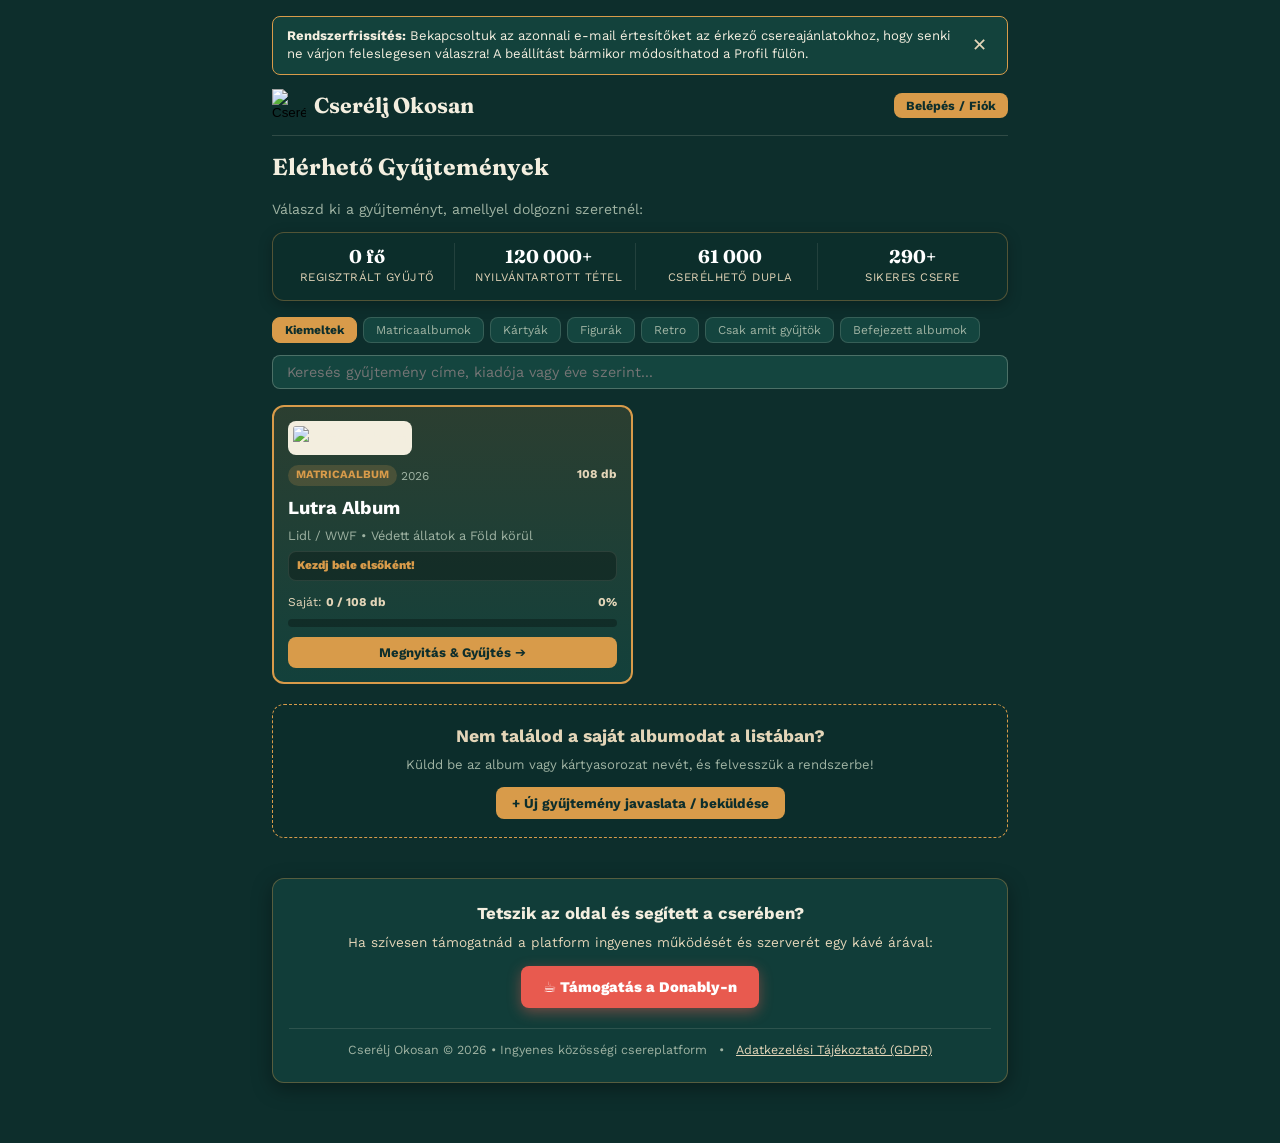
==== commit 30b35d51: "Add files via upload" ====
--- a/index.html
+++ b/index.html
@@ -2,41 +2,51 @@
 <html lang="hu">
 <head>
   <meta charset="UTF-8">
-  <meta name="viewport" content="width=device-width, initial-scale=1.0, maximum-scale=1.0, user-scalable=no">
+  <meta name="viewport" content="width=device-width, initial-scale=1.0">
   <meta name="theme-color" content="#0D2E2C">
   
-  <!-- PWA & Mobil Támogatás -->
+  <!-- Ikonok és PWA -->
+  <link rel="icon" type="image/png" href="favicon.png">
+  <link rel="apple-touch-icon" href="icon-192.png">
   <link rel="manifest" href="manifest.json">
   <meta name="mobile-web-app-capable" content="yes">
   <meta name="apple-mobile-web-app-capable" content="yes">
   <meta name="apple-mobile-web-app-status-bar-style" content="black-translucent">
-  <meta name="apple-mobile-web-app-title" content="Lutra Csere">
-  <title>Lutra Album Cserebere, Albumradar & Találkozók</title>
-
-<!-- Közösségi Megosztási Meta Tagek (Facebook, Messenger, Viber, WhatsApp) -->
+  <meta name="apple-mobile-web-app-title" content="Cserélj Okosan">
+  <title>Lutra album matrica csere – Cserélj okosan!</title>
+  <meta name="description" content="Magyarország legnagyobb, 880+ gyűjtős ingyenes matrica- és kártyacsere platformja. Valós idejű párosítás, körcserék, 221 Lidl áruház készletradarja.">
+  <link rel="canonical" href="https://csereljokosan.hu/">
+
+  <!-- Közösségi Megosztási Meta Tagek (Open Graph) -->
   <meta property="og:type" content="website">
   <meta property="og:url" content="https://csereljokosan.hu/">
-  <meta property="og:title" content="Cserélj Okosan — Matricacsere & Gyűjtői Platform">
-  <meta property="og:description" content="Országos matricacsere, intelligens párosítás, valós idejű bolti készletradar és helyi találkozók a kedvenc albumaidhoz.">
-  <meta property="og:image" content="https://csereljokosan.hu/og-image.png">
+  <meta property="og:title" content="Lutra album matrica csere – Cserélj okosan!">
+  <meta property="og:description" content="Több mint 880 regisztrált gyűjtő, intelligens 0 ms-os párosítás, 3 fős körcserék és valós idejű bolti készletradar.">
+  <meta property="og:image" content="https://csereljokosan.hu/logo-emblem.png">
   <meta property="og:image:width" content="1200">
   <meta property="og:image:height" content="630">
 
-  <!-- Twitter / X Megosztás -->
+  <!-- Twitter Megosztás -->
   <meta name="twitter:card" content="summary_large_image">
-  <meta name="twitter:title" content="Cserélj Okosan — Matricacsere & Gyűjtői Platform">
-  <meta name="twitter:description" content="Országos matricacsere, intelligens párosítás és bolti készletradar.">
-  <meta name="twitter:image" content="https://csereljokosan.hu/og-image.png">
+  <meta name="twitter:title" content="Lutra album matrica csere – Cserélj okosan!">
+  <meta name="twitter:description" content="Több mint 880 regisztrált gyűjtő, valós idejű párosítás és bolti készletradar.">
+  <meta name="twitter:image" content="https://csereljokosan.hu/logo-emblem.png">
 
   <!-- Betűtípusok -->
   <link rel="preconnect" href="https://fonts.googleapis.com">
   <link rel="preconnect" href="https://fonts.gstatic.com" crossorigin>
   <link href="https://fonts.googleapis.com/css2?family=Fraunces:wght@600;700&family=Work+Sans:wght@400;500;600;700&display=swap" rel="stylesheet">
 
+  <!-- Leaflet.js Vektortérkép Stíluslap -->
+  <link rel="stylesheet" href="https://unpkg.com/leaflet@1.9.4/dist/leaflet.css" integrity="sha256-p4NxAoJBhIIN+hmNHrzRCf9tD/miZyoHS5obTRR9BMY=" crossorigin="" />
+
   <!-- Külső CSS Stíluslap -->
   <link rel="stylesheet" href="style.css">
 
-  <!-- Firebase SDK-k -->
+  <!-- Leaflet.js Könyvtár -->
+  <script src="https://unpkg.com/leaflet@1.9.4/dist/leaflet.js" integrity="sha256-20nQCchB9co0qIjJZRGuk2/Z9VM+kNiyxNV1lvTlZBo=" crossorigin=""></script>
+
+  <!-- Firebase SDK-k (Compat verzió) -->
   <script src="https://www.gstatic.com/firebasejs/9.23.0/firebase-app-compat.js"></script>
   <script src="https://www.gstatic.com/firebasejs/9.23.0/firebase-auth-compat.js"></script>
   <script src="https://www.gstatic.com/firebasejs/9.23.0/firebase-firestore-compat.js"></script>
@@ -46,11 +56,55 @@
 </head>
 <body>
 
+<!-- REJTETT CSAPDA-MEZŐK A BÖNGÉSZŐ AUTOFILL ELLEN -->
+<div style="position:absolute; top:-9999px; left:-9999px; opacity:0; pointer-events:none;" aria-hidden="true">
+  <input type="text" name="prevent_autofill_user" tabindex="-1" autocomplete="off">
+  <input type="password" name="prevent_autofill_pass" tabindex="-1" autocomplete="off">
+</div>
+
+<!-- MAGYAR TELEPÜLÉSNÉVTÁR DATALIST -->
+<datalist id="hungarian-cities-list">
+  <option value="Budapest">
+  <option value="Debrecen">
+  <option value="Szeged">
+  <option value="Miskolc">
+  <option value="Pécs">
+  <option value="Győr">
+  <option value="Nyíregyháza">
+  <option value="Kecskemét">
+  <option value="Székesfehérvár">
+  <option value="Szombathely">
+  <option value="Szolnok">
+  <option value="Tatabánya">
+  <option value="Kaposvár">
+  <option value="Érd">
+  <option value="Veszprém">
+  <option value="Békéscsaba">
+  <option value="Zalaegerszeg">
+  <option value="Sopron">
+  <option value="Eger">
+  <option value="Nagykanizsa">
+  <option value="Dunaújváros">
+  <option value="Hódmezővásárhely">
+  <option value="Dunakeszi">
+  <option value="Cegléd">
+  <option value="Baja">
+  <option value="Salgótarján">
+  <option value="Vác">
+  <option value="Szigetszentmiklós">
+  <option value="Szekszárd">
+  <option value="Gödöllő">
+  <option value="Budaörs">
+  <option value="Nagykőrös">
+  <option value="Lajosmizse">
+  <option value="Dabas">
+  <option value="Kiskunfélegyháza">
+</datalist>
+
 <div class="page">
   <!-- FELSŐ ÉRTESÍTÉSI SÁV -->
   <div id="top-notification-banner" class="announcement-banner" style="display:none;">
     <div class="announcement-content">
-      <span id="top-banner-icon">📢</span>
       <span id="top-banner-text">Értesítés...</span>
     </div>
     <div style="display:flex; gap:6px; align-items:center;">
@@ -59,54 +113,98 @@
     </div>
   </div>
 
-  <header>
-    <div style="display:flex; align-items:center; gap:8px; flex-wrap:wrap;">
-      <h1 class="wordmark">🦦 Lutra Album Cserebere <span>(Lidl 2026)</span></h1>
+  <!-- DISZKRÉT RENDSZERFRISSÍTÉS TÁJÉKOZTATÓ -->
+  <div id="system-update-email-banner" class="notice-banner" style="display:none; background:rgba(20,69,63,0.9); border-color:var(--amber);">
+    <div style="display:flex; align-items:center; gap:8px;">
+      <span style="font-size:0.82rem; line-height:1.4;">
+        <strong>Rendszerfrissítés:</strong> Bekapcsoltuk az azonnali e-mail értesítőket az érkező csereajánlatokhoz, hogy senki ne várjon feleslegesen válaszra! A beállítást bármikor módosíthatod a Profil fülön.
+      </span>
+    </div>
+    <button id="btn-dismiss-email-banner" class="announcement-close" style="color:var(--sand);">✕</button>
+  </div>
+
+  <!-- FEJLÉC: BALRA A TELEPÍTÉS ÉS VIDRÁS FŐMENÜ, JOBBRA A NÉV ÉS KILÉPÉS -->
+  <header class="app-header">
+    <div class="header-left">
       <button id="btn-pwa-install" class="btn btn-pwa-install" style="display:none;">
         Telepítés
       </button>
+      <button class="btn-brand-home" id="btn-brand-home" title="Vissza az összes gyűjteményhez (Hub)">
+        <img src="logo-mark.png" alt="Cserélj Okosan" class="brand-logo-img">
+        <span class="brand-text">Cserélj Okosan</span>
+      </button>
     </div>
     
-    <div id="auth-area" class="auth-box">
+    <div id="auth-area" class="header-right auth-box">
       <button class="btn btn-sm btn-primary" id="btn-open-auth">Belépés / Fiók</button>
     </div>
   </header>
 
-  <div id="guest-notice" class="notice-banner">
-    <span>💡 <strong>Vendég mód:</strong> Jelölhetsz szabadon! Ha belépsz, a gyűjteményed a telefonodon és a gépeden is megmarad.</span>
-  </div>
-
-  <div id="profile-warning" class="profile-warning-banner">
-    ⚠️ <strong>Figyelem:</strong> A cserékhez kérlek töltsd ki a profilodat: <a id="link-open-profile">Kattints ide a kitöltéshez</a>!
-  </div>
-
-  <!-- FŐNAVIGÁCIÓ -->
-  <nav class="primary-nav" id="main-primary-nav">
+<!-- 1. HIERARCHIA: AKTÍV GYŰJTEMÉNY SÁV -->
+  <div id="active-album-bar" class="active-album-banner" style="display:none; flex-direction:column; gap:8px;">
+    <div style="display:flex; justify-content:space-between; align-items:center; width:100%; flex-wrap:wrap; gap:8px;">
+      <div style="display:flex; align-items:center; gap:12px;">
+        <img id="active-album-thumb" src="logo-emblem.png" style="width:46px; height:46px; border-radius:6px; object-fit:contain; background:#F3EEDF; padding:2px; border:1px solid var(--amber);" alt="Borító">
+        <div>
+          <span style="font-size:0.72rem; color:var(--text-muted); text-transform:uppercase; letter-spacing:1px; display:block;">Aktív Gyűjtemény</span>
+          <strong id="active-album-title" style="color:#FFF; font-size:1rem;">Lutra Album 2026</strong>
+        </div>
+      </div>
+      <div style="display:flex; gap:6px; align-items:center;">
+        <button class="btn btn-secondary btn-sm" id="btn-open-charity-pool" title="Matricák felajánlása rászoruló osztályoknak és ovisoknak" style="font-size:0.75rem; border-color:var(--gift-gold); color:var(--gift-gold);">
+          Közös Kalap
+        </button>
+        <button class="btn btn-secondary btn-sm" id="btn-switch-album" style="font-size:0.78rem; padding:5px 12px;">
+          Összes album
+        </button>
+      </div>
+    </div>
+
+    <!-- DINAMIKUS CSALÁDI FÜZETVÁLASZTÓ (ALAPESETBEN CSAK A + GOMB LÁTSZIK) -->
+    <div id="family-sub-bar" class="family-sub-selector">
+      <div id="family-sub-pills" style="display:flex; gap:6px; flex-wrap:wrap; align-items:center;"></div>
+      <button class="btn-add-sub-pill" id="btn-add-family-sub" type="button">+ Új füzet (Testvér)</button>
+    </div>
+  </div>
+
+  <div id="guest-notice" class="notice-banner" style="display:none;">
+    <span><strong>Vendég mód:</strong> Jelölhetsz szabadon! Ha belépsz, a gyűjteményed a felhőbe szinkronizálódik.</span>
+  </div>
+
+  <div id="profile-warning" class="profile-warning-banner" style="display:none;">
+    ⚠️ <strong>Figyelem:</strong> A cserékhez kérlek add meg a neved és e-mail címed: <a id="link-open-profile">Kattints ide a kitöltéshez</a>!
+  </div>
+
+  <!-- 2. HIERARCHIA: FŐNAVIGÁCIÓ (ASZTALI NÉZET) -->
+  <nav class="primary-nav" id="main-primary-nav" style="display:none;">
     <div class="nav-dropdown-item">
-      <button class="primary-tab active" data-cat="matricaim">
-        Matricáim <span class="dropdown-arrow">▾</span>
-      </button>
-      <div class="dropdown-menu">
-        <button class="dropdown-link active" data-view="matricaim">Gyűjtemény (108)</button>
-        <button class="dropdown-link" data-view="cserek">Párosítások</button>
-        <button class="dropdown-link" data-view="kereso">Kereső</button>
-      </div>
-    </div>
-
-    <div class="nav-dropdown-item">
-      <button class="primary-tab tab-highlight-radar" data-cat="radar" data-view="radar">
-        Albumradar <span id="radar-badge" class="nav-badge badge-radar-count" style="display:none;">0</span>
+      <button class="primary-tab active" data-cat="matricaim" data-view="matricaim">
+        Gyűjteményem
       </button>
     </div>
 
     <div class="nav-dropdown-item">
       <button class="primary-tab" data-cat="cserebere">
-         Cserebere <span class="dropdown-arrow">▾</span>
+        Cserebere & Kereső <span class="dropdown-arrow">▾</span>
         <span id="cserebere-badge" class="nav-badge alert-badge" style="display:none;">!</span>
       </button>
       <div class="dropdown-menu">
+        <button class="dropdown-link" data-view="cserek">Párosítások & Körcsere</button>
+        <button class="dropdown-link" data-view="kereso">Keresők & Partnerek</button>
         <button class="dropdown-link" data-view="uzeneteim">
           Üzeneteim <span id="unread-msg-badge" class="nav-badge" style="display:none;">0</span>
+        </button>
+      </div>
+    </div>
+
+    <div class="nav-dropdown-item">
+      <button class="primary-tab" data-cat="radar">
+        Térkép & Radar <span class="dropdown-arrow">▾</span>
+      </button>
+      <div class="dropdown-menu">
+        <button class="dropdown-link" data-view="statisztika">Városi Hőtérkép & Statisztika</button>
+        <button class="dropdown-link" data-view="radar">
+          Készletradar <span id="radar-badge" class="nav-badge badge-radar-count" style="display:none;">0</span>
         </button>
         <button class="dropdown-link" data-view="meetups">
           Találkozók <span id="meetup-badge" class="nav-badge badge-meetup-count" style="display:none;">0</span>
@@ -116,46 +214,121 @@
 
     <div class="nav-dropdown-item">
       <button class="primary-tab" data-cat="profil">
-         Profil & Adatok <span class="dropdown-arrow">▾</span>
+        Profil & Jegyzet <span class="dropdown-arrow">▾</span>
       </button>
       <div class="dropdown-menu">
         <button class="dropdown-link" data-view="profil">Profil & Jegyzet</button>
-        <button class="dropdown-link" data-view="statisztika">Statisztika & Térkép</button>
-        <button class="dropdown-link" id="tab-admin" data-view="admin" style="display:none; color:var(--amber);">Admin</button>
+        <button class="dropdown-link" id="tab-admin" data-view="admin" style="display:none; color:var(--amber);">Vezérlőpult (Admin)</button>
       </div>
     </div>
   </nav>
 
   <!-- MOBIL ALNAVIGÁCIÓS SÁV -->
-  <div class="mobile-subnav-wrapper" id="mobile-subnav-bar">
+  <div class="mobile-subnav-wrapper" id="mobile-subnav-bar" style="display:none;">
     <div class="sub-nav" id="subnav-matricaim">
-      <button class="sub-tab active" data-view="matricaim">Gyűjtemény (108)</button>
+      <button class="sub-tab active" data-view="matricaim">Tételek / Rács</button>
+      <button class="sub-tab" id="subtab-active-trades" data-view="cseréim">
+        Cseréid & Zárolások <span id="badge-trades-count" class="nav-badge" style="display:none;">0</span>
+      </button>
+    </div>
+    <div class="sub-nav" id="subnav-cserebere" style="display:none;">
       <button class="sub-tab" data-view="cserek">Párosítások</button>
       <button class="sub-tab" data-view="kereso">Kereső</button>
-    </div>
-    <div class="sub-nav" id="subnav-cserebere" style="display:none;">
-      <button class="sub-tab active" data-view="uzeneteim">
+      <button class="sub-tab" data-view="uzeneteim">
         Üzeneteim <span id="unread-msg-badge-m" class="nav-badge" style="display:none;">0</span>
       </button>
-      <button class="sub-tab" data-view="meetups">
-        Találkozók <span id="meetup-badge-m" class="nav-badge badge-meetup-count" style="display:none;">0</span>
-      </button>
+    </div>
+    <div class="sub-nav" id="subnav-radar" style="display:none;">
+      <button class="sub-tab" data-view="statisztika">Hőtérkép</button>
+      <button class="sub-tab" data-view="radar">Készletradar</button>
+      <button class="sub-tab" data-view="meetups">Találkozók</button>
     </div>
     <div class="sub-nav" id="subnav-profil" style="display:none;">
       <button class="sub-tab active" data-view="profil">Profil & Jegyzet</button>
-      <button class="sub-tab" data-view="statisztika">Statisztika & Térkép</button>
       <button class="sub-tab" id="tab-admin-m" data-view="admin" style="display:none; color:var(--amber);">Admin</button>
     </div>
   </div>
 
   <main>
+    <!-- 0. GYŰJTEMÉNYEK KEZDŐLAP (HUB) -->
+    <section id="view-hub" class="view active">
+      <div style="display:flex; justify-content:space-between; align-items:baseline; margin-bottom:8px;">
+        <h2>Elérhető Gyűjtemények</h2>
+      </div>
+      <p class="view-intro" style="margin-bottom:12px;">Válaszd ki a gyűjteményt, amellyel dolgozni szeretnél:</p>
+
+      <!-- KÖZÖSSÉGI MUTATÓK SÁV -->
+      <div id="hub-social-proof-bar" class="social-proof-bar" style="margin-bottom:16px;">
+        <div class="social-proof-item">
+          <div>
+            <strong id="sp-collectors-count">880+</strong>
+            <span class="sp-label">regisztrált gyűjtő</span>
+          </div>
+        </div>
+        <div class="social-proof-item">
+          <div>
+            <strong id="sp-tracked-items-count">120 000+</strong>
+            <span class="sp-label">nyilvántartott tétel</span>
+          </div>
+        </div>
+        <div class="social-proof-item">
+          <div>
+            <strong id="sp-duplicates-count">61 000</strong>
+            <span class="sp-label">cserélhető dupla</span>
+          </div>
+        </div>
+        <div class="social-proof-item">
+          <div>
+            <strong id="sp-completed-trades-count">290+</strong>
+            <span class="sp-label">sikeres csere</span>
+          </div>
+        </div>
+      </div>
+
+      <div class="filter-group" style="margin-bottom: 12px;">
+        <button class="filter-btn active" data-hub-filter="all">Kiemeltek</button>
+        <button class="filter-btn" data-hub-filter="sticker">Matricaalbumok</button>
+        <button class="filter-btn" data-hub-filter="card">Kártyák</button>
+        <button class="filter-btn" data-hub-filter="figure">Figurák</button>
+        <button class="filter-btn" data-hub-filter="retro">Retro</button>
+        <button class="filter-btn" data-hub-filter="my">Csak amit gyűjtök</button>
+        <button class="filter-btn" data-hub-filter="completed">Befejezett albumok</button>
+      </div>
+
+      <div style="margin-bottom:16px;">
+        <input type="search" id="hub-search-input" class="input-field" 
+               placeholder="Keresés gyűjtemény címe, kiadója vagy éve szerint..." 
+               autocomplete="off" spellcheck="false">
+      </div>
+
+      <!-- Gyűjteménykártyák Rácsa -->
+      <div id="hub-albums-grid" class="hub-grid"></div>
+
+      <div style="text-align:center; margin:16px 0 20px;">
+        <button class="btn btn-secondary" id="btn-toggle-all-hub-albums" style="font-size:0.85rem; padding:8px 18px;">
+          Összes gyűjtemény listázása (<span id="hub-total-albums-count">96</span> db) ▼
+        </button>
+      </div>
+
+      <!-- Új Gyűjtemény Javaslata Doboz -->
+      <div class="card" style="border: 1.5px dashed var(--amber); background: rgba(13,46,44,0.45); text-align: center; padding: 18px 14px;">
+        <h3 style="margin:0 0 6px; font-size:1.1rem; color:var(--sand);">Nem találod a saját albumodat a listában?</h3>
+        <p style="font-size:0.82rem; color:var(--text-muted); margin:0 0 12px;">
+          Küldd be az album vagy kártyasorozat nevét, és felvesszük a rendszerbe!
+        </p>
+        <button class="btn btn-primary btn-sm" id="btn-open-suggest-album" style="font-size:0.85rem; padding:8px 16px;">
+          + Új gyűjtemény javaslata / beküldése
+        </button>
+      </div>
+    </section>
+
     <!-- 1. MATRICÁIM: GYŰJTEMÉNY NÉZET -->
-    <section id="view-matricaim" class="view active">
+    <section id="view-matricaim" class="view">
       <div style="display:flex; justify-content:space-between; align-items:center; flex-wrap:wrap; gap:8px; margin-bottom:10px;">
         <h2>Gyűjteményem</h2>
         <div style="display:flex; gap:6px; flex-wrap:wrap;">
-          <button class="btn btn-scanner-highlight" id="btn-open-scanner" style="font-size:0.8rem; padding:6px 14px;">
-             Fotó beolvasása
+          <button class="btn btn-scanner-pulse" id="btn-open-scanner" style="font-size:0.85rem; padding:7px 16px;">
+            Fotós Számszkenner
           </button>
           <button class="btn btn-secondary" id="btn-toggle-batch" style="font-size:0.75rem; padding:5px 10px;">
             Tömeges bevitel
@@ -164,19 +337,26 @@
             Lenullázás
           </button>
           <button class="btn btn-fb" id="btn-copy-fb-post" style="font-size:0.75rem; padding:5px 12px;">
-            Csereposzt másolása Facebookra
+            Csereposzt Facebookra
           </button>
         </div>
+      </div>
+
+      <!-- MATRICA GYORSKERESŐ / KIEMELŐ SÁV -->
+      <div style="margin-bottom: 10px;">
+        <input type="search" id="grid-quick-filter" class="input-field"
+               placeholder="Szám azonnali kiemelése a rácson (pl. 42 vagy 3)..."
+               style="padding: 6px 12px; font-size: 0.85rem;" autocomplete="off">
       </div>
 
       <div class="legend-box">
         <div class="legend-item"><span class="legend-chip state-van"></span> 1x = <strong>Dupla (Van)</strong></div>
         <div class="legend-item"><span class="legend-chip state-kell"></span> 2x = <strong>Hiányzik (Kell)</strong></div>
-        <div class="legend-item"><span class="legend-chip state-foglalva"></span> 3x = <strong>Foglalva (Félretéve)</strong></div>
-        <div class="legend-item"><span class="legend-chip state-ures"></span> 4x = Üres</div>
+        <div class="legend-item"><span class="legend-chip state-foglalva"></span> 3x = <strong>Foglalva (Kék)</strong></div>
+        <div class="legend-item"><span class="legend-chip state-ures"></span> 4x = Üres / Megvan</div>
       </div>
       <p class="view-intro" style="font-size:0.8rem; margin-top:4px;">
-        <em>💡 A <strong>kékkel (Foglalva)</strong> jelölt matricák azonnal kikerülnek a nyilvános cserékből. Több darabnál tartsd hosszan nyomva a matricát (PC-n jobb klikk).</em>
+        <em>Több darabnál jobb klikk (mobilon hosszú nyomás) a darabszám beállításához. A folyamatban lévő cserék tételeit bal felül kis lakat (🔒) védi!</em>
       </p>
 
       <div style="margin-bottom:14px;">
@@ -186,18 +366,24 @@
         </div>
       </div>
 
+      <!-- INAKTÍV ALBUM FIGYELMEZTETŐ SÁV -->
+      <div id="inactive-album-banner" class="notice-banner" style="display:none; background:rgba(232,90,79,0.2); border-color:var(--danger); color:#FFC0BA; margin-bottom:12px;">
+        <span>⚠️ <strong>Ez a gyűjtemény jelenleg inaktív / ellenőrzés alatt áll.</strong> Az adataid megmaradtak, de reaktiválásig csak olvasható.</span>
+      </div>
+
+      <!-- TÖMEGES BEVITEL -->
       <div id="batch-input-box" class="batch-box">
         <div style="display:flex; justify-content:space-between; align-items:center; margin-bottom:8px;">
           <label style="font-size:0.85rem; font-weight:700; color:var(--amber); margin:0;">
-            Tömeges számbemásolás
+            Tömeges számbemásolás (Intervallumok is: pl. <code>1-12</code> vagy <code>1-5*2</code>)
           </label>
           <button id="btn-close-batch-box" style="background:none; border:none; color:var(--sand); font-size:1rem; cursor:pointer; padding:0 4px;">✕</button>
         </div>
         <p style="font-size:0.75rem; color:var(--text-muted); margin:0 0 8px;">
-          Másold be a számokat (pl. <code>12, 12, 12, 45, 88</code> vagy <code>12*3, 45*2, 88</code>):
+          Másold be a számokat vagy tartományokat:
         </p>
         <div style="display:flex; gap:8px; margin-bottom:8px;">
-          <input type="text" id="batch-input-text" class="input-field" placeholder="12*3, 45*2, 88">
+          <input type="search" id="batch-input-text" class="input-field" placeholder="1-12, 45*2, 88" autocomplete="off" autocorrect="off" autocapitalize="off" spellcheck="false">
         </div>
         <div style="display:flex; gap:8px; flex-wrap:wrap;">
           <button class="btn btn-primary" id="btn-apply-batch-van" style="flex:1;">Mentés Duplákhoz (Van)</button>
@@ -207,20 +393,30 @@
       </div>
 
       <div id="grid-view-container">
+        <!-- KOMPAKT EGYMÁS MELLETTI SZŰRŐSÁV (SEGMENTED CONTROL) -->
         <div class="grid-controls">
-          <div class="filter-group">
-            <button class="filter-btn active" data-filter="all">Mind (108)</button>
-            <button class="filter-btn" data-filter="van">Csak Dupla</button>
-            <button class="filter-btn" data-filter="kell">Csak Hiányzó</button>
-            <button class="filter-btn" data-filter="foglalva">Csak Foglalt</button>
-          </div>
-          <div class="stats-badges">
-            <span class="stat-chip stat-van">Dupla: <strong id="count-van">0</strong></span>
-            <span class="stat-chip stat-kell">Hiányzik: <strong id="count-kell">0</strong></span>
-            <span class="stat-chip stat-foglalva">Foglalt: <strong id="count-foglalva">0</strong></span>
+          <div class="segmented-control" id="grid-segmented-filter">
+            <button class="segment-btn active" data-filter="all">Mind (<span id="count-total-size">108</span>)</button>
+            <button class="segment-btn" data-filter="van">Dupla (<span id="count-van">0</span>)</button>
+            <button class="segment-btn" data-filter="kell">Hiányzik (<span id="count-kell">0</span>)</button>
+            <button class="segment-btn" data-filter="foglalva">Foglalt (<span id="count-foglalva">0</span>)</button>
           </div>
         </div>
         <div id="matrica-grid"></div>
+
+        <!-- RÁCS ALATTI FOLYAMATBAN LÉVŐ CSERÉK & ZÁROLÁSOK PANEL -->
+        <div id="active-trades-panel" class="card" style="margin-top:16px; border-left:4px solid var(--reserved-blue); display:none;">
+          <div style="display:flex; justify-content:space-between; align-items:center; margin-bottom:8px;">
+            <h3 style="margin:0; font-size:1.05rem; color:var(--reserved-blue-soft);">
+              Cseréid & Zárolások (<span id="active-trades-count">0</span>)
+            </h3>
+            <span style="font-size:0.75rem; color:var(--text-muted);">Folyamatban lévő megegyezések</span>
+          </div>
+          <p style="font-size:0.78rem; color:var(--text-muted); margin:0 0 10px;">
+            Itt láthatod a folyamatban lévő csereajánlataidat. A zárolt tételek biztonságban vannak a megegyezés véglegesítéséig.
+          </p>
+          <div id="active-trades-list"></div>
+        </div>
       </div>
 
       <div id="album-view-container" style="display:none;">
@@ -233,26 +429,33 @@
       </div>
     </section>
 
-    <!-- 2. MATRICÁIM: PÁROSÍTÁSOK NÉZET -->
+    <!-- 2. CSEREBERE: PÁROSÍTÁSOK NÉZET -->
     <section id="view-cserek" class="view" style="position:relative;">
       <div style="display:flex; justify-content:space-between; align-items:baseline;">
         <h2>Cserelehetőségek</h2>
-        <button class="btn btn-secondary" id="btn-refresh-matches" style="padding:4px 10px; font-size:0.75rem;">🔄 Frissítés</button>
-      </div>
+        <button class="btn btn-secondary" id="btn-refresh-matches" style="padding:4px 10px; font-size:0.75rem;">Frissítés</button>
+      </div>
+
+      <!-- KIEMELT KÉK FACEBOOK POSZT ELEMZŐ & ÖSSZEVETŐ GOMB -->
+      <button class="btn btn-fb-match" id="btn-open-fb-crossmatch" style="margin-bottom:12px; width:100%; padding:10px; font-size:0.95rem;">
+        Másold be a Facebook posztot (Szöveg vagy Kép) ➔ Azonnali Csere-Összevetés!
+      </button>
 
       <div class="notice-banner" style="background:rgba(216,155,74,0.15); border:1.5px solid var(--amber); margin-bottom:12px; display:flex; justify-content:space-between; align-items:center; flex-wrap:wrap; gap:8px;">
         <span style="font-size:0.84rem; line-height:1.4;">
-          <strong>Több partneres Csere-Tervező:</strong> Pipálj ki legalább 2 partnert a kártyáikon lévő jelölőnégyzettel, és nézd meg az ütközésvizsgáló szimulátort! Segít eldönteni, hogyan jársz a legjobban.
+          <strong>Több partneres Csere-Tervező:</strong> Pipálj ki legalább 2 partnert a kártyáikon lévő jelölőnégyzettel az ütközésvizsgáló szimulációhoz!
         </span>
         <button class="btn btn-primary btn-sm" id="btn-top-open-planner" style="display:none; white-space:nowrap; font-weight:700;">
           Szimuláció indítása (<span id="planner-top-count">0</span>)
         </button>
       </div>
       
-      <div class="filter-group" style="margin-bottom: 14px;">
-        <button class="filter-btn active" id="btn-match-all">Legjobb cserék (Összes)</button>
+      <!-- KOMBINÁLHATÓ SZŰRŐ GOMBOK -->
+      <div class="filter-group" style="margin-bottom:14px;" id="matches-filter-group">
+        <button class="filter-btn active" id="btn-match-all">Legjobb cserék</button>
         <button class="filter-btn" id="btn-match-city">Csak a saját városomban</button>
         <button class="filter-btn" id="btn-match-gift">Csak ingyen felajánlók</button>
+        <button class="filter-btn" id="btn-match-sym">Szimmetrikus (1:1) cserék</button>
         <button class="filter-btn" id="btn-match-loop">Körcserék (3 fős)</button>
       </div>
 
@@ -274,268 +477,309 @@
       </div>
     </section>
 
-    <!-- 3. MATRICÁIM: KERESŐ NÉZET -->
+    <!-- 3. CSEREBERE: KERESŐK & PARTNEREK -->
     <section id="view-kereso" class="view">
-      <h2>Matricakereső</h2>
-      <p class="view-intro">Kereshetsz számra (<code>42</code>, <code>30-38</code>, <code>12, 45</code>) vagy állatnévre is (<code>tigris</code>, <code>hiúz</code>).</p>
+      <h2>Tételkereső & Cserepartnerek</h2>
+      <p class="view-intro">Kattints a panelek fejlécére a lenyitáshoz vagy összecsukáshoz:</p>
       
-      <div class="search-box">
-        <input type="text" id="search-input" class="input-field" placeholder="Pl. 42 vagy 30-38 vagy tigris">
-        <button class="btn btn-primary" id="btn-search">Keresés</button>
-      </div>
-      
-      <button class="btn btn-secondary" id="btn-search-all-missing" style="width:100%; margin-bottom:16px;">
-        Kiknél van a legtöbb hiányzóm? (Összes hiányzó keresése)
-      </button>
-
-      <div id="search-results"></div>
+      <!-- 1. BLOKK: TÉTELKERESÉS AZ ALBUMBAN -->
+      <details class="search-accordion" open id="search-acc-items">
+        <summary class="search-acc-summary">
+          <span>1. Tételkeresés az albumban (szám vagy név)</span>
+          <span class="acc-chevron">▾</span>
+        </summary>
+        <div class="search-acc-body">
+          <p style="font-size:0.78rem; color:var(--text-muted); margin:0 0 10px;">
+            Kereshetsz konkrét számra (<code>42</code>, <code>30-38</code>, <code>1-12</code>) vagy névre (pl. <code>tigris</code>). Nyomj Entert a kereséshez:
+          </p>
+          <div class="search-box">
+            <input type="search" id="search-input" class="input-field" placeholder="Pl. 42 vagy tigris (Enter)..." autocomplete="off">
+            <button class="btn btn-primary" id="btn-search">Keresés</button>
+          </div>
+          
+          <div style="display:flex; gap:6px; flex-wrap:wrap; margin-top:6px;">
+            <button class="btn btn-secondary btn-sm" id="btn-search-all-missing" style="flex:1;">
+              Kiknél van a legtöbb hiányzóm?
+            </button>
+            <button class="btn btn-secondary btn-sm" id="btn-close-item-search" style="display:none; color:var(--danger); border-color:var(--danger);">
+              ✕ Találati lista bezárása
+            </button>
+          </div>
+
+          <div id="search-results" style="margin-top:14px; display:none;"></div>
+        </div>
+      </details>
+
+      <!-- 2. BLOKK: KERESÉS TELEPÜLÉS SZERINT ([ Keresés ] GOMBBAL) -->
+      <details class="search-accordion" open id="search-acc-city" style="margin-top:12px;">
+        <summary class="search-acc-summary">
+          <span>2. Keresés konkrét település szerint</span>
+          <span class="acc-chevron">▾</span>
+        </summary>
+        <div class="search-acc-body">
+          <p style="font-size:0.78rem; color:var(--text-muted); margin:0 0 10px;">
+            Keress rá rokonok vagy ismerősök városára az adott településen lévő partnerek listázásához:
+          </p>
+          <div style="display:flex; gap:8px;">
+            <input type="search" id="search-by-city-input" class="input-field" list="hungarian-cities-list" placeholder="Írd be a települést (pl. Nagykőrös, Szeged)..." autocomplete="off">
+            <button class="btn btn-primary" id="btn-search-by-city" style="white-space:nowrap;">Keresés</button>
+            <button class="btn btn-secondary" id="btn-clear-city-search" style="display:none;" title="Szűrés törlése">✕</button>
+          </div>
+          
+          <div id="city-search-results-box" style="margin-top:12px; display:none;">
+            <div id="city-search-status" style="font-size:0.82rem; color:var(--amber); margin-bottom:8px; font-weight:600;"></div>
+            <div id="city-search-partners-list"></div>
+          </div>
+        </div>
+      </details>
+
+      <!-- 3. BLOKK: KÖZELI CSEREPARTNEREK TÁVOLSÁG SZERINT (GPS) -->
+      <details class="search-accordion" open id="search-acc-gps" style="margin-top:12px;">
+        <summary class="search-acc-summary">
+          <span>3. Közeli cserepartnerek távolság szerint (GPS)</span>
+          <span class="acc-chevron">▾</span>
+        </summary>
+        <div class="search-acc-body">
+          <div style="display:flex; justify-content:space-between; align-items:center; flex-wrap:wrap; gap:8px; margin-bottom:6px;">
+            <span style="font-size:0.78rem; color:var(--text-muted);">Légvonalbeli GPS távolság alapján:</span>
+            <button class="btn btn-secondary btn-sm" id="btn-search-gps-locate" style="font-size:0.75rem; padding:4px 10px;">
+              Saját helyzet bemérése
+            </button>
+          </div>
+
+          <div id="search-gps-status" style="font-size:0.75rem; color:var(--text-muted); margin-bottom:8px; display:none;"></div>
+
+          <div class="filter-group" id="search-radius-group" style="margin-bottom:12px;">
+            <button class="filter-btn active" data-radius="all">Országos (Mind)</button>
+            <button class="filter-btn" data-radius="5">5 km-en belül</button>
+            <button class="filter-btn" data-radius="10">10 km-en belül</button>
+            <button class="filter-btn" data-radius="25">25 km-en belül</button>
+            <button class="filter-btn" data-radius="50">50 km-en belül</button>
+            <button class="filter-btn" data-radius="city">Saját város</button>
+          </div>
+
+          <div id="proximity-partners-list"></div>
+        </div>
+      </details>
+
+      <!-- 4. BLOKK: PARTNER KERESÉSE NÉV VAGY BECENÉV SZERINT ([ Keresés ] GOMBBAL) -->
+      <details class="search-accordion" open id="search-acc-partner" style="margin-top:12px;">
+        <summary class="search-acc-summary">
+          <span>4. Partner keresése név vagy becenév szerint</span>
+          <span class="acc-chevron">▾</span>
+        </summary>
+        <div class="search-acc-body">
+          <p style="font-size:0.78rem; color:var(--text-muted); margin:0 0 10px;">
+            Emlékszel egy korábbi cserepartneredre? Keress rá a nevére a 880 regisztrált tag között:
+          </p>
+          <div style="display:flex; gap:8px;">
+            <input type="search" id="search-partner-input" class="input-field" placeholder="Írd be a gyűjtő nevét (pl. VidraPanni vagy Tamás)..." autocomplete="off">
+            <button class="btn btn-primary" id="btn-search-partner" style="white-space:nowrap;">Keresés</button>
+            <button class="btn btn-secondary" id="btn-clear-partner-search" style="display:none;" title="Keresés törlése">✕</button>
+          </div>
+          
+          <div id="partner-search-results-box" style="margin-top:12px; display:none;">
+            <div id="partner-search-status" style="font-size:0.82rem; color:var(--amber); margin-bottom:8px; font-weight:600;"></div>
+            <div id="partner-search-list"></div>
+          </div>
+        </div>
+      </details>
     </section>
 
-    <!-- 4. KIEMELT ALBUMRADAR NÉZET (221 LIDL ÁRUHÁZZAL) -->
+    <!-- 4. CSEREBERE: MESSENGER-STÍLUSÚ CSEVEGŐSZÁLAK (THREADED CHAT) -->
+    <section id="view-uzeneteim" class="view">
+      <div style="display:flex; justify-content:space-between; align-items:baseline; margin-bottom:10px;">
+        <h2>Belső Üzenetek & Csevegések</h2>
+        <button class="btn btn-secondary btn-sm" id="btn-refresh-inbox">Frissítés</button>
+      </div>
+
+      <!-- ALBUMVÁLASZTÓ SZŰRŐ A CSEVEGŐSZÁLAK FELETT -->
+      <div style="margin-bottom:12px;">
+        <select id="msg-album-filter-select" class="input-field" style="padding:6px 10px; font-size:0.85rem; font-weight:600;">
+          <option value="all">Minden gyűjtemény üzenetei</option>
+        </select>
+      </div>
+
+      <!-- Kétpaneles Messenger nézet -->
+      <div class="chat-messenger-layout">
+        <!-- Bal oldal: Beszélgetési szálak listája -->
+        <div class="chat-threads-sidebar">
+          <div style="font-size:0.8rem; font-weight:700; color:var(--sand); margin-bottom:8px; padding-bottom:6px; border-bottom:1px solid rgba(243,238,223,0.15);">
+            Beszélgetéseid (<span id="threads-total-count">0</span>)
+          </div>
+          <div id="chat-threads-list" class="chat-threads-list">
+            <p style="font-size:0.8rem; color:var(--text-muted); padding:10px;">Beszélgetések betöltése...</p>
+          </div>
+        </div>
+
+        <!-- Jobb oldal: Aktív csevegőablak -->
+        <div class="chat-conversation-pane">
+          <div id="chat-thread-header" class="chat-thread-header" style="display:none;">
+            <div>
+              <strong id="chat-thread-partner-name" style="font-size:1rem; color:#FFF;">Partner Neve</strong>
+              <span id="chat-thread-partner-city" style="font-size:0.75rem; color:var(--text-muted); margin-left:6px;"></span>
+              <div id="chat-thread-album-tag" style="font-size:0.72rem; color:var(--amber); font-weight:600;"></div>
+            </div>
+            <button class="btn btn-secondary btn-sm" id="btn-close-active-thread" style="padding:2px 8px;">✕ Bezárás</button>
+          </div>
+
+          <!-- Időrendi üzenetbuborékok területe -->
+          <div id="chat-thread-messages-body" class="chat-messages-body">
+            <div style="text-align:center; padding:40px 10px; color:var(--text-muted); font-size:0.85rem;">
+              Válassz ki egy beszélgetést a bal oldali listából a megnyitáshoz!
+            </div>
+          </div>
+
+          <!-- Gyorsválasz beviteli sáv -->
+          <div id="chat-reply-bar" class="chat-reply-bar" style="display:none;">
+            <input type="text" id="chat-reply-input" class="input-field" placeholder="Írj választ ide (Enter = küldés)..." autocomplete="off">
+            <button class="btn btn-primary" id="btn-send-chat-reply">Küldés</button>
+          </div>
+        </div>
+      </div>
+    </section>
+
+    <!-- 5. TÉRKÉP & RADAR: STATISZTIKA & HŐTÉRKÉP -->
+    <section id="view-statisztika" class="view">
+      <div style="display:flex; justify-content:space-between; align-items:baseline; margin-bottom:8px;">
+        <h2>Városi Hőtérkép & Statisztika</h2>
+        <button class="btn btn-secondary" id="btn-refresh-stats" style="padding:4px 10px; font-size:0.75rem;">Frissítés</button>
+      </div>
+      <p class="view-intro" style="margin-bottom:10px;">Valós idejű közösségi adatok, esélyek és cserepiaci aktivitás.</p>
+
+      <!-- 1. HELYEN: BEFEJEZÉSI ESÉLYKALKULÁTOR -->
+      <div class="card stat-section-anchor" id="stat-sec-odds" style="border-left:4px solid var(--amber);">
+        <div style="display:flex; justify-content:space-between; align-items:center; margin-bottom:6px;">
+          <h3 style="margin:0; font-size:1.05rem; color:var(--amber);">Befejezési Esélykalkulátor</h3>
+          <span style="font-size:1.15rem; font-weight:800; color:#FFF;" id="completion-odds-pct">0%</span>
+        </div>
+        <div class="progress-track" style="background:rgba(0,0,0,0.3); height:12px; border-radius:999px; overflow:hidden; margin-bottom:8px;">
+          <div id="completion-odds-bar" style="background:var(--amber); height:100%; width:0%; transition:width 0.6s ease;"></div>
+        </div>
+        <p style="font-size:0.82rem; color:var(--sand); margin:0;" id="completion-odds-text">
+          Jelölj be hiányzó tételeket a számításhoz!
+        </p>
+      </div>
+
+      <!-- 2. HELYEN: KÖZÖSSÉGI DUPLA KÍNÁLAT -->
+      <div class="card stat-section-anchor" id="stat-sec-pool" style="text-align:center; padding:18px;">
+        <div style="font-size:0.85rem; color:var(--text-muted); text-transform:uppercase; letter-spacing:1px; margin-bottom:4px;">
+          Közösségi Dupla Kínálat (<span id="stats-active-album-name">Aktív Gyűjtemény</span>)
+        </div>
+        <div style="font-size:2.2rem; font-weight:800; color:var(--amber); font-family:var(--font-display);" id="stats-total-pool-count">
+          0 db
+        </div>
+        <p style="font-size:0.82rem; color:var(--sand); margin:4px 0 10px;">
+          felesleges dupla tétel vár gazdára és cserére a közösségben!
+        </p>
+
+        <div style="display:grid; grid-template-columns: repeat(auto-fit, minmax(130px, 1fr)); gap:8px; border-top:1px solid rgba(243,238,223,0.1); padding-top:10px; font-size:0.8rem; color:var(--text-muted);">
+          <div>Regisztrált gyűjtők: <strong id="stats-users-count" style="color:var(--text-primary); display:block; font-size:1rem;">880 fő</strong></div>
+          <div>Átlagos duplikátum: <strong id="stats-avg-dupes" style="color:var(--text-primary); display:block; font-size:1rem;">0 db/fő</strong></div>
+          <div>Átlagos telítettség: <strong id="stats-avg-progress" style="color:var(--text-primary); display:block; font-size:1rem;">0%</strong></div>
+          <div>Leginkább halmozódó: <strong id="stats-hoarding-sticker" style="color:var(--amber); display:block; font-size:0.95rem;">Számítás...</strong></div>
+        </div>
+      </div>
+
+      <!-- 3. HELYEN: VÁROSI HŐTÉRKÉP ÉS LEAFLET VEKTORTÉRKÉP (INGYENES OSM CSEMPÉKKEL!) -->
+      <div class="card stat-section-anchor" id="stat-sec-map">
+        <h3 style="margin:0 0 6px; font-size:1.05rem; color:var(--amber);">Városi Hőtérkép: Hol izzik a csere?</h3>
+        <p style="font-size:0.8rem; color:var(--text-muted); margin:0 0 12px;">
+          Nagyítható vektortérkép: koppints a városokra a helyi cserepartnerek azonnali szűréséhez!
+        </p>
+        
+        <div id="leaflet-map-container" style="width:100%; height:380px; border-radius:var(--radius-sm); border:1px solid rgba(216,155,74,0.3); background:#081B1A; margin-bottom:12px; z-index:10;"></div>
+
+        <div id="heatmap-city-list" class="stats-ranking-list" style="margin-top:14px;">
+          Adatok számítása...
+        </div>
+
+        <button class="btn btn-secondary btn-sm" id="btn-toggle-all-cities" style="width:100%; margin-top:10px;">
+          Összes aktív város mutatása
+        </button>
+      </div>
+
+      <!-- 4. HELYEN: MÉRETEK ÉS TÖMEGSTATISZTIKA -->
+      <div class="card stat-section-anchor" id="stat-sec-fun" style="border-left:4px solid var(--amber);">
+        <h3 style="margin:0 0 6px; font-size:1.05rem; color:var(--amber);">Ha egymás mellé tennénk az összes tételt...</h3>
+        <div style="background:rgba(0,0,0,0.25); padding:12px; border-radius:var(--radius-sm); margin-bottom:12px;">
+          <div style="font-size:1.3rem; margin-bottom:2px;"><strong><span id="fun-stat-highway-km">0</span> km</strong> hosszú sor</div>
+          <p style="font-size:0.78rem; color:var(--text-muted); margin:0;" id="fun-stat-highway-text">Kiszámítás folyamatban...</p>
+        </div>
+
+        <h3 style="margin:12px 0 6px; font-size:1.05rem; color:var(--amber);">Ha egymásra tennénk az összes tételt...</h3>
+        <div style="background:rgba(0,0,0,0.25); padding:12px; border-radius:var(--radius-sm);">
+          <div style="font-size:1.3rem; margin-bottom:2px;"><strong><span id="fun-stat-tower-m">0</span> m</strong> magas torony</div>
+          <p style="font-size:0.78rem; color:var(--text-muted); margin:0;" id="fun-stat-tower-text">Kiszámítás folyamatban...</p>
+        </div>
+      </div>
+
+      <!-- 5. ÖSSZECSUKOTT HARMONIKÁK: RÉSZLETES STATISZTIKÁK -->
+      <details class="search-accordion" id="stat-acc-dist" style="margin-bottom:12px;">
+        <summary class="search-acc-summary">
+          <span>Hol tart az ország? (Közösségi telítettség)</span>
+          <span class="acc-chevron">▾</span>
+        </summary>
+        <div class="search-acc-body">
+          <p style="font-size:0.78rem; color:var(--text-muted); margin:0 0 10px;">A gyűjtők haladása a gyűjtemény befejezésében:</p>
+          <div style="display:flex; height:12px; border-radius:999px; overflow:hidden; margin-bottom:12px; background:rgba(0,0,0,0.3);">
+            <div id="dist-bar-complete" style="background:#FFD166; width:0%;"></div>
+            <div id="dist-bar-near" style="background:var(--amber); width:0%;"></div>
+            <div id="dist-bar-half" style="background:var(--moss-soft); width:0%;"></div>
+            <div id="dist-bar-starter" style="background:var(--water-light); width:0%;"></div>
+          </div>
+          <div style="display:grid; grid-template-columns: repeat(auto-fit, minmax(130px, 1fr)); gap:8px;" id="dist-segments-grid"></div>
+        </div>
+      </details>
+
+      <details class="search-accordion" id="stat-acc-diff" style="margin-bottom:12px;">
+        <summary class="search-acc-summary">
+          <span>Fejezeti Nehézségi Index</span>
+          <span class="acc-chevron">▾</span>
+        </summary>
+        <div class="search-acc-body">
+          <p style="font-size:0.78rem; color:var(--text-muted); margin:0 0 10px;">Országos hiány-arány a fejezetekben:</p>
+          <div id="stats-difficulty-bars" style="display:flex; flex-direction:column; gap:8px;">Adatok számítása...</div>
+        </div>
+      </details>
+
+      <details class="search-accordion" id="stat-acc-rare" style="margin-bottom:12px;">
+        <summary class="search-acc-summary">
+          <span>Legkeresettebb és leggyakoribb tételek (Top 5)</span>
+          <span class="acc-chevron">▾</span>
+        </summary>
+        <div class="search-acc-body">
+          <h4 style="margin:0 0 4px; font-size:0.95rem; color:var(--amber);">Top 5 legkeresettebb tétel:</h4>
+          <div id="stats-rarest-list" class="stats-ranking-list">Adatok számítása...</div>
+
+          <h4 style="margin:14px 0 4px; font-size:0.95rem; color:var(--sand);">Top 5 leggyakoribb tétel:</h4>
+          <div id="stats-common-list" class="stats-ranking-list">Adatok számítása...</div>
+        </div>
+      </details>
+    </section>
+
+    <!-- 6. TÉRKÉP & RADAR: BOLTI KÉSZLETRADAR -->
     <section id="view-radar" class="view">
       <div style="display:flex; justify-content:space-between; align-items:baseline;">
-        <h2>Közösségi Albumradar</h2>
-        <button class="btn btn-secondary" id="btn-refresh-radar" style="padding:4px 10px; font-size:0.75rem;">🔄 Frissítés</button>
-      </div>
-      <p class="view-intro">Hol kapható még fizikai üres album? Segítsük egymást a 221 hazai Lidl áruház készletinformációival!</p>
+        <h2 id="radar-view-header-title">Közösségi Készletradar</h2>
+        <button class="btn btn-secondary" id="btn-refresh-radar" style="padding:4px 10px; font-size:0.75rem;">Frissítés</button>
+      </div>
+      <p class="view-intro">Segítsük egymást a valós idejű bolti készletinformációkkal!</p>
 
       <div class="card">
         <h3 style="margin-top:0; font-size:1.05rem;">Új bolti készlet bejelentése</h3>
         
         <div class="form-group">
-          <label>Válaszd ki vagy kezdd el gépelni a Lidl áruházat:</label>
-          <input type="text" id="radar-input-store" class="input-field" list="lidl-all-stores" placeholder="Kezdd el gépelni a várost vagy utcát (pl. Kecskemét, Győr, Fehérvári út)...">
-          
-          <datalist id="lidl-all-stores">
-            <option value="Agárd – Akácfa utca 2.">
-            <option value="Ajka – Hársfa utca 1/A">
-            <option value="Aszód – Pesti út 14-16.">
-            <option value="Baja – Bajcsy-Zsilinszky utca 9.">
-            <option value="Balassagyarmat – Kóvári út 8">
-            <option value="Balatonfűzfő – Vízmű utca 1.">
-            <option value="Balatonlelle – Rákóczi F. út 307.">
-            <option value="Balmazújváros – Böszörményi u. 1.">
-            <option value="Barcs – Erkel F. utca 2.">
-            <option value="Bátonyterenye – Berekgát köz 2.">
-            <option value="Békés – Kossuth L. u. 31.">
-            <option value="Békéscsaba – Corvin u. 29-33.">
-            <option value="Békéscsaba – Szarvasi út 15-17.">
-            <option value="Berettyóújfalu – Kossuth u. 98.">
-            <option value="Biatorbágy – Budaörsi út 4., 7720/2 hrsz">
-            <option value="Bicske – Szent László utca 55.">
-            <option value="Bonyhád – Deák Ferenc utca 10/A">
-            <option value="Budakeszi – Kert utca 27-29.">
-            <option value="Budaörs – Károly király út 145.">
-            <option value="Budapest – Ady Endre út 54-60.">
-            <option value="Budapest – Alsómalom u. 8-10.">
-            <option value="Budapest – Arany János utca 27-29.">
-            <option value="Budapest – Bajcsy-Zsilinszky út 61.">
-            <option value="Budapest – Bartók Béla út 47.">
-            <option value="Budapest – Báthory u. 6.">
-            <option value="Budapest – Bécsi út 325-337.">
-            <option value="Budapest – Béke utca 2-4.">
-            <option value="Budapest – Budaörsi út 121.">
-            <option value="Budapest – Ciklámen u. 3.">
-            <option value="Budapest – Csalogány u. 43">
-            <option value="Budapest – Cziffra Gy. u. 115.">
-            <option value="Budapest – Erdőkerülő utca 36.">
-            <option value="Budapest – Fehérvári út 211.">
-            <option value="Budapest – Ferenciek tere 2.">
-            <option value="Budapest – Görgey Artúr u. 14-20">
-            <option value="Budapest – Gubacsi út 34.">
-            <option value="Budapest – Haraszti út 34.">
-            <option value="Budapest – Huszti út 20">
-            <option value="Budapest – János u. 196">
-            <option value="Budapest – Leonardo da Vinci u. 23.">
-            <option value="Budapest – Lobogó u. 12">
-            <option value="Budapest – Madách utca 72.">
-            <option value="Budapest – Maglódi út 17">
-            <option value="Budapest – Margó Tivadar u. 83.">
-            <option value="Budapest – Máriaremetei út 1.">
-            <option value="Budapest – Megyeri út 53">
-            <option value="Budapest – Mogyoródi út 23-29">
-            <option value="Budapest – Nagy Lajos Király útja 121-123">
-            <option value="Budapest – Nagykőrösi út 35-38.">
-            <option value="Budapest – Nagytétényi út 216-218.">
-            <option value="Budapest – Pesti út 237/H">
-            <option value="Budapest – Rákóczi út 48-50.">
-            <option value="Budapest – Régi Fóti u. 1">
-            <option value="Budapest – Sibrik Miklós út 30/b.">
-            <option value="Budapest – Szalay utca 14.">
-            <option value="Budapest – Szentendrei út 251-253">
-            <option value="Budapest – Teleki tér 1.">
-            <option value="Budapest – Újszász u. 47/B">
-            <option value="Budapest – Üllői út 112.">
-            <option value="Budapest – Üllői út 379-381.">
-            <option value="Budapest – VI. Király u. 112.">
-            <option value="Budapest – Victor Hugo u. 11-15.">
-            <option value="Budapest – VIII. Hungária körút 26.">
-            <option value="Budapest – XIII. Váci út 201">
-            <option value="Budapest – XVII. Pesti út 2.">
-            <option value="Cegléd – Törteli út 2.">
-            <option value="Csongrád – Fő u. 59.">
-            <option value="Csorna – Soproni út 66/C.">
-            <option value="Csurgó – Széchenyi tér 12-14.">
-            <option value="Dabas – Bartók Béla út 63.">
-            <option value="Debrecen – Balmazújvárosi út 7.">
-            <option value="Debrecen – Derék u. 31.">
-            <option value="Debrecen – Faraktár utca 58.">
-            <option value="Debrecen – Mikepércsi út 168.">
-            <option value="Debrecen – Széchenyi u. 59">
-            <option value="Dombóvár – Kórház utca 55.">
-            <option value="Dorog – Bányász körönd Hrsz. 1732/98">
-            <option value="Dunaharaszti – Némedi út 102/A">
-            <option value="Dunakeszi – Berek u. 2.">
-            <option value="Dunaújváros – Magyar út 11.">
-            <option value="Dunaújváros – Velinszky utca 1.">
-            <option value="Eger – II. Rákóczi Ferenc u. 141.">
-            <option value="Eger – Mátyás király út 144.">
-            <option value="Enying – Rákóczi Ferenc utca 5.">
-            <option value="Érd – Balatoni út 73-75.">
-            <option value="Érd – Diósdi u. 2-4">
-            <option value="Esztergom – Bánomi út 10.">
-            <option value="Esztergom – Dobogókői út 39.">
-            <option value="Fonyód – Ady Endre utca 57-59.">
-            <option value="Fót – Keleti Márton u. 7.">
-            <option value="Gödöllő – Ottó Ferenc utca 2-4.">
-            <option value="Gyomaendrőd – Fő út 81/2.">
-            <option value="Gyöngyös – Budai Nagy Antal tér 10.">
-            <option value="Győr – Jereváni utca 42.">
-            <option value="Győr – Kossuth Lajos utca 123.">
-            <option value="Győr – Mécs László utca 1/A">
-            <option value="Győr – Szeszgyár utca 6.">
-            <option value="Győr – Tihanyi Árpád út 9.">
-            <option value="Gyula – Szent István u. 69/1.">
-            <option value="Hajdúböszörmény – Bánság tér 10.">
-            <option value="Hajdúhadház – Dr. Földi János utca 55.">
-            <option value="Hajdúnánás – Dorogi u. 108.">
-            <option value="Hajdúsámson – Kiscsere utca 3.">
-            <option value="Hajdúszoboszló – Dózsa György út 62.">
-            <option value="Hatvan – Radnóti tér 19.">
-            <option value="Heves – Kolozsvári út 2/A">
-            <option value="Hódmezővásárhely – Hódtó u. 2.">
-            <option value="Jászberény – Nagykátai út 7/a.">
-            <option value="Kalocsa – Pataji út 31.">
-            <option value="Kaposvár – Bereczk S. utca 2.">
-            <option value="Kaposvár – Előd Vezér utca 3.">
-            <option value="Kaposvár – Füredi út 97.">
-            <option value="Kapuvár – Győri u. 60.">
-            <option value="Kazincbarcika – Mátyás király út 34/A">
-            <option value="Kecskemét – Izsáki út 2.">
-            <option value="Kecskemét – Nyíri út 38/E">
-            <option value="Kecskemét – Szolnoki út 18.">
-            <option value="Keszthely – Sopron utca 43.">
-            <option value="Keszthely – Tapolcai út 45/a">
-            <option value="Kiskőrös – Kossuth utca 13.">
-            <option value="Kiskunfélegyháza – Majsai út 5.">
-            <option value="Kiskunhalas – Széchenyi út 1-3.">
-            <option value="Kistarcsa – Szabadság útja 60">
-            <option value="Kisújszállás – Deák Ferenc u. 10.">
-            <option value="Kisvárda – Attila út 2/A">
-            <option value="Komárom – Mártírok útja 80.">
-            <option value="Komló – Tröszt utca 1.">
-            <option value="Körmend – Dr. Remetei Filep utca 2.">
-            <option value="Kőszeg – Cáki út 2.">
-            <option value="Kunszentmárton – Kossuth Lajos u. 23">
-            <option value="Makó – Szegedi u. 63.">
-            <option value="Marcali – Rákóczi Ferenc utca 50.">
-            <option value="Martfű – Földvári út 1.">
-            <option value="Mezőkovácsháza – Árpád u. 135.">
-            <option value="Mezőkövesd – Dohány út 2/A">
-            <option value="Mezőtúr – Földvári út 21.">
-            <option value="Miskolc – Csermőkei út 207.">
-            <option value="Miskolc – József Attila u. 74.">
-            <option value="Miskolc – Kiss Ernő u. 13/b.">
-            <option value="Miskolc – Pesti út 5.">
-            <option value="Mohács – Pécsi út 41.">
-            <option value="Monor – Gém utca 1.">
-            <option value="Mór – Akai utca 8.">
-            <option value="Mosonmagyaróvár – Királyhidai utca 49.">
-            <option value="Nagyatád – Árpád utca 49.">
-            <option value="Nagykáta – Dózsa György út 16.">
-            <option value="Nagykanizsa – Balatoni utca 41.">
-            <option value="Nagykőrös – Kecskeméti út 73.">
-            <option value="Nyíregyháza – Debreceni u. 106/c.">
-            <option value="Nyíregyháza – Pazonyi út 37/a.">
-            <option value="Orosháza – Hóvirág u. 1-5.">
-            <option value="Oroszlány – Környei u. 2.">
-            <option value="Ózd – Sárli út 2.">
-            <option value="Paks – Tolnai út 70.">
-            <option value="Pápa – Jókai Mór utca 57.">
-            <option value="Pécs – Lahti utca 45.">
-            <option value="Pécs – Lázár Vilmos utca 10.">
-            <option value="Pécs – Málomi út 3.">
-            <option value="Pécs – Puskin tér 22.">
-            <option value="Pécs – Siklósi út 52/A">
-            <option value="Pilisvörösvár – Budai út 18.">
-            <option value="Pomáz – József Attila u. 32.">
-            <option value="Püspökladány – Rákóczi utca 16-20.">
-            <option value="Ráckeve – Lacházi út 26">
-            <option value="Salgótarján – Csokonai út 23.">
-            <option value="Sárbogárd – Ady E. utca 232-236.">
-            <option value="Sárvár – Rákóczi utca 12.">
-            <option value="Sátoraljaújhely – Esze Tamás u. 92.">
-            <option value="Siklós – Szent István tér 2.">
-            <option value="Siófok – Zamárdi utca 1-2.">
-            <option value="Solt – Kossuth Lajos utca 2-8.">
-            <option value="Soltvadkert – Kossuth Lajos u. 110.">
-            <option value="Solymár – Terstyánszky Ödön utca 89.">
-            <option value="Sopron – Bánfalvi út 12.">
-            <option value="Sopron – Lófuttató utca 4.">
-            <option value="Sümeg – Fehérkő utca 1/1.">
-            <option value="Szada – Dózsa György út 1/B">
-            <option value="Szarvas – Csabai út 1/4.">
-            <option value="Szeged – Makkosházi krt. 21.">
-            <option value="Szeged – Szabadkai út 1/c.">
-            <option value="Szeged – Vásárhelyi Pál út 7.">
-            <option value="Szeghalom – Széchenyi u. 45-49.">
-            <option value="Székesfehérvár – Balatoni út 21.">
-            <option value="Székesfehérvár – Farkasvermi köz 1.">
-            <option value="Székesfehérvár – Mártírok útja 11.">
-            <option value="Székesfehérvár – Pozsonyi út 4.">
-            <option value="Szekszárd – Arany János utca 4.">
-            <option value="Szekszárd – Béri Balogh Ádám utca 94/B">
-            <option value="Szentendre – Dózsa Gy. út 20">
-            <option value="Szentes – Ipartelepi út 2-6.">
-            <option value="Szerencs – Csalogány út 58.">
-            <option value="Szigethalom – Mű út 7.">
-            <option value="Szigetszentmiklós – Csepeli út 16/a.">
-            <option value="Szigetvár – Almás patak utca 5.">
-            <option value="Szolnok – Délibáb u. 6.">
-            <option value="Szolnok – Széchenyi krt. 4/b.">
-            <option value="Szolnok – Tószegi út 5.">
-            <option value="Szombathely – Kenyérvíz utca 2.">
-            <option value="Szombathely – Verseny utca 30.">
-            <option value="Szombathely – Zanati út 42">
-            <option value="Tamási – Deák Ferenc utca 10/A">
-            <option value="Tapolca – Veszprémi út 1.">
-            <option value="Tata – Piac tér 8.">
-            <option value="Tatabánya – Győri út 31.">
-            <option value="Tatabánya – Szent Borbála út 31.">
-            <option value="Tiszafüred – Húszöles út 25.">
-            <option value="Tiszaújváros – Lévay u. 118.">
-            <option value="Törökszentmiklós – Kossuth Lajos u. 102-108.">
-            <option value="Újfehértó – Debreceni út 14-24.">
-            <option value="Üröm – Dózsa György út 63.">
-            <option value="Vác – Balassagyarmati út 9-15.">
-            <option value="Vác – Bolgár u. 1.">
-            <option value="Vác – Naszály utca 20.">
-            <option value="Várpalota – Hét vezér utca 3.">
-            <option value="Vecsés – Fő u. 244">
-            <option value="Veresegyház – Budapesti út 1.">
-            <option value="Veresegyház – Szadai út 7.">
-            <option value="Veszprém – Cholnoky utca 29/1.">
-            <option value="Veszprém – Észak-keleti útgyűrű 2.">
-            <option value="Zalaegerszeg – Átkötő utca 3.">
-            <option value="Zalaegerszeg – Platán sor 6/A">
-          </datalist>
+          <label>Válaszd ki vagy írd be az üzletet:</label>
+          <input type="search" id="radar-input-store" class="input-field" list="lidl-all-stores" placeholder="Kezdd el gépelni a várost vagy boltot..." autocomplete="off" autocorrect="off" spellcheck="false">
+          <datalist id="lidl-all-stores"></datalist>
         </div>
 
         <div class="form-group">
           <label>Készlet állapota:</label>
           <div style="display:flex; gap:10px;">
             <label class="radio-label">
-              <input type="radio" name="radar-status" value="van" checked> 🟢 Még kapható album
+              <input type="radio" name="radar-status" value="van" checked> 🟢 Még kapható
             </label>
             <label class="radio-label">
               <input type="radio" name="radar-status" value="nincs"> 🔴 Elfogyott / Nincs készleten
@@ -549,7 +793,12 @@
         </div>
 
         <div class="form-group">
-          <label>Fotó a polcról/készletről (Opcionális):</label>
+          <label style="display:flex; justify-content:space-between; align-items:center; flex-wrap:wrap; gap:4px;">
+            <span>Fotó a polcról/készletről (Opcionális):</span>
+            <span id="radar-photo-recommended-tag" style="color:var(--amber); font-weight:700; font-size:0.75rem;">
+              Kapható tételnél ajánlott fotót csatolni!
+            </span>
+          </label>
           <input type="file" id="radar-photo-input" accept="image/*" class="input-field" style="padding:4px;">
           <div id="radar-photo-preview-box" style="display:none; margin-top:6px;">
             <img id="radar-photo-preview" style="max-height:90px; border-radius:6px; border:1px solid var(--amber);" alt="Fotó előnézet">
@@ -566,25 +815,25 @@
       </div>
 
       <div style="margin-bottom:12px;">
-        <input type="text" id="radar-filter-input" class="input-field" placeholder="Szűrés város vagy bolt szerint (pl. Győr, Debrecen, Fehérvári út)...">
+        <input type="search" id="radar-filter-input" class="input-field" placeholder="Szűrés város vagy bolt szerint..." autocomplete="off">
       </div>
 
       <div id="radar-reports-list">Készletjelentések betöltése...</div>
     </section>
 
-    <!-- 5. CSEREBERE: TALÁLKOZÓK NÉZET -->
+    <!-- 7. TÉRKÉP & RADAR: TALÁLKOZÓK -->
     <section id="view-meetups" class="view">
       <div style="display:flex; justify-content:space-between; align-items:baseline;">
         <h2>Közösségi Találkozók</h2>
-        <button class="btn btn-secondary" id="btn-refresh-meetups" style="padding:4px 10px; font-size:0.75rem;">🔄 Frissítés</button>
-      </div>
-      <p class="view-intro">Közös matricázások, játszótéri cserebere alkalmak, vagy Facebook csoportos találkozók hirdetőtáblája.</p>
+        <button class="btn btn-secondary" id="btn-refresh-meetups" style="padding:4px 10px; font-size:0.75rem;">Frissítés</button>
+      </div>
+      <p class="view-intro">Közös cserenapok, játszótéri cserebere alkalmak vagy börzék hirdetőtáblája.</p>
 
       <div class="card">
         <h3 style="margin-top:0; font-size:1.05rem;">Új cserealkalom meghirdetése</h3>
         <div class="form-group">
           <label>Település / Város:</label>
-          <input type="text" id="meetup-input-city" class="input-field" placeholder="Pl. Kecskemét vagy Budapest XI.">
+          <input type="text" id="meetup-input-city" class="input-field" list="hungarian-cities-list" placeholder="Pl. Kecskemét vagy Budapest">
         </div>
         <div class="form-group">
           <label>Időpont (mikor találkoztok?):</label>
@@ -592,11 +841,11 @@
         </div>
         <div class="form-group">
           <label>Pontos helyszín:</label>
-          <input type="text" id="meetup-input-place" class="input-field" placeholder="Pl. Főtéri játszótér padjainál / Lidl parkoló">
+          <input type="text" id="meetup-input-place" class="input-field" placeholder="Pl. Főtéri játszótér padjainál">
         </div>
         <div class="form-group">
           <label>Részletek / Leírás / Facebook link:</label>
-          <textarea id="meetup-input-desc" class="input-field" rows="2" placeholder="Pl. Hozzátok a duplákat, sokan leszünk! Csatlakozz a FB eseményhez..."></textarea>
+          <textarea id="meetup-input-desc" class="input-field" rows="2" placeholder="Pl. Hozzátok a duplákat, sokan leszünk! Csatlakozz a FB eseményhez: https://..."></textarea>
         </div>
         <div class="form-group">
           <label>Plakát / Fotó (Opcionális):</label>
@@ -613,280 +862,113 @@
       <div id="meetups-list">Találkozók betöltése...</div>
     </section>
 
-    <!-- 6. CSEREBERE: BELSŐ ÜZENETEK NÉZET -->
-    <section id="view-uzeneteim" class="view">
-      <div style="display:flex; justify-content:space-between; align-items:baseline;">
-        <h2>Üzeneteim</h2>
-        <button class="btn btn-secondary" id="btn-refresh-inbox" style="padding:4px 10px; font-size:0.75rem;">🔄 Frissítés</button>
-      </div>
-      <p class="view-intro">Itt láthatod a beérkező és elküldött csereajánlataidat. A beszélgetés teljesen zárt és privát.</p>
-
-      <div class="filter-group" style="margin-bottom: 14px;">
-        <button class="filter-btn active" id="btn-msg-tab-inbox">Beérkező üzenetek</button>
-        <button class="filter-btn" id="btn-msg-tab-sent">Elküldött üzenetek</button>
-      </div>
-
-      <div id="messages-inbox-list">Bejelentkezés szükséges az üzenetek megtekintéséhez.</div>
-    </section>
-
-    <!-- 7. PROFIL & ADATOK: STATISZTIKA & HŐTÉRKÉP NÉZET -->
-    <section id="view-statisztika" class="view">
-      <div style="display:flex; justify-content:space-between; align-items:baseline; margin-bottom:8px;">
-        <h2>Statisztika & Aktivitási Hőtérkép</h2>
-        <button class="btn btn-secondary" id="btn-refresh-stats" style="padding:4px 10px; font-size:0.75rem;">🔄 Frissítés</button>
-      </div>
-      <p class="view-intro" style="margin-bottom:10px;">Valós idejű közösségi adatok, méretkalkulációk és cserepiaci aktivitás.</p>
-
-      <!-- ⚡ GYORSUGRÓ NAVIGÁCIÓS SÁV (BALRA ÉS JOBBRA MUTATÓ NYILAKKAL) -->
-      <div class="stats-quicknav-wrapper">
-        <div class="quicknav-arrow-left" id="stats-quicknav-arrow-left" style="opacity:0;">◀</div>
-        <div class="stats-quicknav" id="stats-quicknav-bar">
-          <button class="btn-stat-jump" data-target="stat-sec-pool">Kínálat</button>
-          <button class="btn-stat-jump" data-target="stat-sec-favs">Kedvencek</button>
-          <button class="btn-stat-jump" data-target="stat-sec-fun">Méretek</button>
-          <button class="btn-stat-jump" data-target="stat-sec-odds">Esélyek</button>
-          <button class="btn-stat-jump" data-target="stat-sec-map">Hőtérkép</button>
-          <button class="btn-stat-jump" data-target="stat-sec-dist">Telítettség</button>
-          <button class="btn-stat-jump" data-target="stat-sec-diff">Nehézség</button>
-          <button class="btn-stat-jump" data-target="stat-sec-rare">Ritkaságok</button>
-        </div>
-        <div class="quicknav-arrow" id="stats-quicknav-arrow">▶</div>
-      </div>
-
-      <!-- 1. KÖZÖSSÉGI DUPLA KÍNÁLAT & ÁTLAGOK -->
-      <div class="card stat-section-anchor" id="stat-sec-pool" style="text-align:center; padding:18px;">
-        <div style="font-size:0.85rem; color:var(--text-muted); text-transform:uppercase; letter-spacing:1px; margin-bottom:4px;">
-          Közösségi Dupla Kínálat
-        </div>
-        <div style="font-size:2.2rem; font-weight:800; color:var(--amber); font-family:var(--font-display);" id="stats-total-pool-count">
-          0 db
-        </div>
-        <p style="font-size:0.82rem; color:var(--sand); margin:4px 0 10px;">
-          felesleges dupla matrica vár gazdára és cserére a közösségben a kidobás helyett!
-        </p>
-
-        <div style="display:grid; grid-template-columns: repeat(auto-fit, minmax(140px, 1fr)); gap:8px; border-top:1px solid rgba(243,238,223,0.1); padding-top:10px; font-size:0.8rem; color:var(--text-muted);">
-          <div>Átlagos duplikátum: <strong id="stats-avg-dupes" style="color:var(--text-primary); display:block; font-size:1rem;">0 db/fő</strong></div>
-          <div>Átlagos albumtelítettség: <strong id="stats-avg-progress" style="color:var(--text-primary); display:block; font-size:1rem;">0%</strong></div>
-          <div>Leginkább halmozódó: <strong id="stats-hoarding-sticker" style="color:var(--amber); display:block; font-size:0.95rem;">Számítás...</strong></div>
-        </div>
-      </div>
-
-      <!-- 2. KÖZÖNSÉGKEDVENC ÁLLATOK (TOP 5) -->
-      <div class="card stat-section-anchor" id="stat-sec-favs" style="border-left:4px solid var(--amber);">
-        <h3 style="margin:0 0 4px; font-size:1.05rem; color:var(--amber);">A Közösség Kedvenc Állatai (Top 5)</h3>
-        <p style="font-size:0.78rem; color:var(--text-muted); margin:0 0 10px;">
-          A gyűjtők által a profiljukban megjelölt 1., 2. és 3. legkedvesebb állat súlyozott ranglistája:
-        </p>
-        <div id="stats-favorites-ranking" class="stats-ranking-list">Szavazatok számítása...</div>
-      </div>
-
-      <!-- 3. JÁTÉKOS FIZIKAI MÉRETKALKULÁTOR (KÉT KÜLÖN AMBER DOBOZZAL) -->
-      <div class="card stat-section-anchor" id="stat-sec-fun" style="border-left:4px solid var(--amber);">
-        <h3 style="margin:0 0 6px; font-size:1.05rem; color:var(--amber);">Ha egymás mellé tennénk az összes matricát...</h3>
-        <div style="background:rgba(0,0,0,0.25); padding:12px; border-radius:var(--radius-sm); margin-bottom:12px;">
-          <div style="font-size:1.3rem; margin-bottom:2px;"><strong><span id="fun-stat-highway-km">0</span> km</strong> hosszú sor</div>
-          <p style="font-size:0.78rem; color:var(--text-muted); margin:0;" id="fun-stat-highway-text">
-            Kiszámítás folyamatban...
-          </p>
-        </div>
-
-        <h3 style="margin:12px 0 6px; font-size:1.05rem; color:var(--amber);">Ha egymásra tennénk az összes matricát...</h3>
-        <div style="background:rgba(0,0,0,0.25); padding:12px; border-radius:var(--radius-sm);">
-          <div style="font-size:1.3rem; margin-bottom:2px;"><strong><span id="fun-stat-tower-m">0</span> m</strong> magas torony</div>
-          <p style="font-size:0.78rem; color:var(--text-muted); margin:0;" id="fun-stat-tower-text">
-            Kiszámítás folyamatban...
-          </p>
-        </div>
-      </div>
-
-      <!-- 4. BEFEJEZÉSI ESÉLYKALKULÁTOR -->
-      <div class="card stat-section-anchor" id="stat-sec-odds">
-        <div style="display:flex; justify-content:space-between; align-items:center; margin-bottom:6px;">
-          <h3 style="margin:0; font-size:1rem; color:var(--amber);">Befejezési Esélykalkulátor</h3>
-          <span style="font-size:1.1rem; font-weight:800; color:#FFF;" id="completion-odds-pct">0%</span>
-        </div>
-        <div class="progress-track" style="background:rgba(0,0,0,0.3); height:12px; border-radius:999px; overflow:hidden; margin-bottom:8px;">
-          <div id="completion-odds-bar" style="background:var(--amber); height:100%; width:0%; transition:width 0.6s ease;"></div>
-        </div>
-        <p style="font-size:0.82rem; color:var(--sand); margin:0;" id="completion-odds-text">
-          Jelölj be hiányzó matricákat a számításhoz!
-        </p>
-      </div>
-
-      <!-- 5. VÁROSI HŐTÉRKÉP -->
-      <div class="card stat-section-anchor" id="stat-sec-map">
-        <h3 style="margin:0 0 6px; font-size:1.05rem; color:var(--amber);">Városi Hőtérkép: Hol izzik a csere?</h3>
-        <p style="font-size:0.8rem; color:var(--text-muted); margin:0 0 12px;">
-          Kattints egy városra a térképen vagy a listában a helyi cserepartnerek azonnali szűréséhez!
-        </p>
-        
-        <div class="map-heatmap-container" id="heatmap-map-box">
-          <svg viewBox="0 0 800 500" class="hungary-svg-map">
-            <!-- Magyarország finomított körvonala -->
-            <path class="map-outline" d="
-              M 90,135 
-              C 120,125 180,120 220,125 
-              C 255,130 300,105 340,110 
-              C 365,115 385,145 400,140 
-              C 415,110 440,95 470,85 
-              C 510,75 550,65 600,55 
-              C 645,45 680,50 720,70 
-              C 755,90 770,125 765,155 
-              C 760,185 730,225 725,255 
-              C 720,285 735,320 705,355 
-              C 675,390 635,405 595,420 
-              C 555,430 515,440 475,450 
-              C 445,475 425,480 395,465 
-              C 350,445 295,430 250,420 
-              C 200,410 150,390 115,360 
-              C 75,325 60,290 65,260 
-              C 70,230 85,200 80,175 
-              Z" />
-            <!-- Duna vonala (Dunakanyarral és déli kifutással) -->
-            <path class="map-river" d="M 215,125 Q 350,110 400,140 T 425,240 T 435,380 T 445,465" />
-            <!-- Tisza vonala -->
-            <path class="map-river" d="M 725,75 Q 640,105 595,150 T 560,260 T 530,370 T 525,440" />
-            <!-- Balaton alakja -->
-            <path class="map-lake" d="M 220,295 C 245,280 280,260 315,245 C 335,238 355,230 365,225 C 355,238 325,260 295,275 C 265,290 235,302 220,295 Z" />
-          </svg>
-          <div id="heatmap-overlay-pins"></div>
-        </div>
-
-        <div id="heatmap-city-list" class="stats-ranking-list" style="margin-top:14px;">
-          Adatok számítása...
-        </div>
-
-        <button class="btn btn-secondary btn-sm" id="btn-toggle-all-cities" style="width:100%; margin-top:10px;">
-          Összes aktív város mutatása
-        </button>
-      </div>
-
-      <!-- 6. HOL TART AZ ORSZÁG? (TELÍTETTSÉG) -->
-      <div class="card stat-section-anchor" id="stat-sec-dist">
-        <h3 style="margin:0 0 6px; font-size:1.05rem; color:var(--sand);">Hol tart az ország? (Közösségi album-telítettség)</h3>
-        <p style="font-size:0.78rem; color:var(--text-muted); margin:0 0 10px;">A regisztrált gyűjtők haladása a 108 matrica összegyűjtésében:</p>
-        
-        <div style="display:flex; height:12px; border-radius:999px; overflow:hidden; margin-bottom:12px; background:rgba(0,0,0,0.3);">
-          <div id="dist-bar-complete" style="background:#FFD166; width:0%;" title="Betelt (100%)"></div>
-          <div id="dist-bar-near" style="background:var(--amber); width:0%;" title="Célegyenesben (80-99%)"></div>
-          <div id="dist-bar-half" style="background:var(--moss-soft); width:0%;" title="Félúton (50-79%)"></div>
-          <div id="dist-bar-starter" style="background:var(--water-light); width:0%;" title="Kezdők (0-49%)"></div>
-        </div>
-
-        <div style="display:grid; grid-template-columns: repeat(auto-fit, minmax(130px, 1fr)); gap:8px;" id="dist-segments-grid"></div>
-      </div>
-
-      <!-- 7. FEJEZETI NEHÉZSÉGI INDEX -->
-      <div class="card stat-section-anchor" id="stat-sec-diff">
-        <h3 style="margin:0 0 6px; font-size:1.05rem; color:var(--sand);">Fejezeti Nehézségi Index: Melyik oldalt a legnehezebb betölteni?</h3>
-        <p style="font-size:0.78rem; color:var(--text-muted); margin:0 0 10px;">
-          Országos hiány-arány a fejezetekben (piros = nehéz beszerezni, zöld = sok a cserepéldány):
-        </p>
-        <div id="stats-difficulty-bars" style="display:flex; flex-direction:column; gap:8px;">
-          Adatok számítása...
-        </div>
-      </div>
-
-      <!-- 8. RITKASÁGOK & REGISZTRÁLT TAGOK -->
-      <div class="card stat-section-anchor" id="stat-sec-rare">
-        <h3 style="margin:0 0 4px; font-size:1.05rem; color:var(--amber);">Top 5 legkeresettebb matrica (Legritkábbak)</h3>
-        <p style="font-size:0.78rem; color:var(--text-muted); margin:0 0 10px;">Ezeket keresik a legtöbben az országban:</p>
-        <div id="stats-rarest-list" class="stats-ranking-list">Adatok számítása...</div>
-
-        <h3 style="margin:14px 0 4px; font-size:1.05rem; color:var(--sand);">Top 5 leggyakoribb matrica</h3>
-        <p style="font-size:0.78rem; color:var(--text-muted); margin:0 0 10px;">Ezekből áll a legtöbb felesleges duplikátum:</p>
-        <div id="stats-common-list" class="stats-ranking-list">Adatok számítása...</div>
-
-        <div style="margin-top:14px; border-top:1px solid rgba(243,238,223,0.1); padding-top:10px; font-size:0.85rem; color:var(--text-muted); text-align:center;">
-          Regisztrált cserepartnerek száma: <strong id="stats-users-count" style="color:var(--text-primary);">0</strong> fő
-        </div>
-      </div>
-    </section>
-
-    <!-- 8. PROFIL & ADATOK: PROFIL & JEGYZET NÉZET -->
+    <!-- 8. PROFIL & ADATOK: PROFIL & JEGYZET -->
     <section id="view-profil" class="view">
       <h2>Saját profil & Jegyzet</h2>
       <p class="view-intro">A profilod adatai alapján tudnak elérni a cserepartnerek a belső rendszeren keresztül.</p>
       
-      <!-- Privát Jegyzettömb -->
-      <div class="card" style="margin-bottom:16px;">
-        <h3 style="margin-top:0; font-size:1.05rem; display:flex; justify-content:space-between; align-items:center;">
-          <span>Saját Privát Jegyzettömb</span>
-          <span style="font-size:0.75rem; color:var(--text-muted); font-weight:normal;" id="note-char-count">0/200</span>
-        </h3>
-        <p style="font-size:0.78rem; color:var(--text-muted); margin:0 0 8px;">
-          Ezt a jegyzetet <strong>kizárólag te látod</strong>. Feljegyezheted magadnak a félretett matricákat, címeket vagy megállapodásokat:
-        </p>
-        <textarea id="prof-private-note" class="input-field" rows="4" maxlength="200" placeholder="Pl. #12 és #45 félretéve Marcinak; Postázás szerdán..."></textarea>
-      </div>
-
-      <!-- Profil Űrlap -->
+      <!-- SAJÁT JEGYZET HARMONIKA -->
+      <details class="search-accordion" open id="prof-note-accordion" style="margin-bottom:14px;">
+        <summary class="search-acc-summary">
+          <span>Saját Jegyzet (<span id="prof-note-album-title">Aktív gyűjtemény</span>)</span>
+          <span class="acc-chevron">▾</span>
+        </summary>
+        <div class="search-acc-body">
+          <div style="display:flex; justify-content:space-between; align-items:center; margin-bottom:6px;">
+            <span style="font-size:0.78rem; color:var(--text-muted);">Ezt a jegyzetet <strong>kizárólag te látod</strong> ehhez a gyűjteményhez.</span>
+            <span style="font-size:0.75rem; color:var(--text-muted);" id="note-char-count">0/250</span>
+          </div>
+          <textarea id="prof-private-note" class="input-field" rows="3" maxlength="250" placeholder="Pl. #12 félretéve Marcinak; Postázás szerdán..."></textarea>
+          <div style="margin-top:8px; display:flex; justify-content:flex-end;">
+            <button class="btn btn-secondary btn-sm" id="btn-save-note">Jegyzet mentése</button>
+          </div>
+        </div>
+      </details>
+
       <div class="card">
         <div class="form-group">
           <label for="prof-nev">Megjelenő név <strong style="color:var(--amber);">* (Kötelező)</strong></label>
           <input type="text" id="prof-nev" class="input-field" maxlength="25" placeholder="Pl. VidraPanni" required>
         </div>
+
+        <!-- CSERE-MÓD PREFERENCIA -->
         <div class="form-group">
-          <label for="prof-telepules">Település <strong style="color:var(--amber);">* (Kötelező a helyi cserékhez)</strong></label>
-          <input type="text" id="prof-telepules" class="input-field" placeholder="Pl. Kecskemét" required>
-        </div>
+          <label for="prof-trade-mode">Átadási és postázási módod:</label>
+          <select id="prof-trade-mode" class="input-field">
+            <option value="both" selected>Személyesen és postán is cserélek</option>
+            <option value="post_only">Csak postán / Foxposton cserélek</option>
+            <option value="personal_only">Csak személyesen cserélek</option>
+          </select>
+        </div>
+
+        <!-- DINAMIKUS TÖBB TELEPÜLÉS / INGÁZÁS KEZELŐ -->
+        <div class="form-group" style="background:rgba(0,0,0,0.25); padding:12px; border-radius:var(--radius-sm); border:1px solid rgba(216,155,74,0.3);">
+          <div style="display:flex; justify-content:space-between; align-items:center; margin-bottom:8px;">
+            <label style="font-weight:700; color:var(--amber); margin:0;">
+              Cserehelyszíneid & Települések (Ingázás támogatása) <strong style="color:var(--amber);">*</strong>
+            </label>
+            <button class="btn btn-secondary btn-sm" id="btn-geo-detect-profile" type="button" style="font-size:0.72rem; padding:3px 8px;">
+              Helyzetem (GPS)
+            </button>
+          </div>
+          <p style="font-size:0.75rem; color:var(--text-muted); margin:0 0 10px;">
+            Válassz a listából vagy írd be szabadon a településedet (max. 5 helyszín):
+          </p>
+
+          <div id="profile-locations-list" style="display:flex; flex-direction:column; gap:8px; margin-bottom:10px;"></div>
+
+          <button class="btn btn-secondary btn-sm" id="btn-add-location" type="button" style="width:100%; font-size:0.8rem; padding:6px;">
+            + Másik település / Ingázási helyszín hozzáadása
+          </button>
+
+          <!-- BUDAPEST 23 KERÜLET VÁLASZTÓ CHIPEK -->
+          <div id="bp-districts-picker" style="display:none; margin-top:12px; padding-top:10px; border-top:1px dashed rgba(216,155,74,0.4);">
+            <label style="font-size:0.8rem; color:var(--sand); font-weight:700; display:block; margin-bottom:4px;">
+              Budapest érintett kerületei (Koppints rájuk a kijelöléshez):
+            </label>
+            <div id="bp-district-chips" style="display:flex; flex-wrap:wrap; gap:4px; max-height:140px; overflow-y:auto; padding:4px; background:rgba(0,0,0,0.3); border-radius:6px;"></div>
+          </div>
+        </div>
+
         <div class="form-group">
           <label for="prof-email">Értesítési e-mail cím <strong style="color:var(--amber);">* (Kötelező)</strong></label>
           <input type="email" id="prof-email" class="input-field" placeholder="pelda@freemail.hu" required>
         </div>
 
-        <!-- 🥇🥈🥉 TOP 3 KEDVENC ÁLLAT/MATRICA (KÖTELEZŐ) -->
-        <div style="background:rgba(0,0,0,0.25); padding:12px; border-radius:var(--radius-sm); margin-bottom:14px; border:1px solid rgba(216,155,74,0.3);">
-          <h4 style="margin:0 0 4px; font-size:0.92rem; color:var(--amber);">Top 3 Kedvenc Állatod/Matricád <strong style="color:var(--amber);">* (Kötelező)</strong></h4>
-          <p style="font-size:0.75rem; color:var(--text-muted); margin:0 0 8px;">
-            Jelöld meg a 3 legkedvesebb matricádat! Ezzel szavazol a Közönségkedvenc állatra:
-          </p>
-
-          <div style="display:grid; grid-template-columns: repeat(auto-fit, minmax(180px, 1fr)); gap:8px;">
-            <div>
-              <label style="font-size:0.75rem; color:var(--sand);">🥇 1. Legkedvesebb:</label>
-              <select id="prof-fav-1" class="input-field" style="padding:6px; font-size:0.82rem;"></select>
-            </div>
-            <div>
-              <label style="font-size:0.75rem; color:var(--sand);">🥈 2. Legkedvesebb:</label>
-              <select id="prof-fav-2" class="input-field" style="padding:6px; font-size:0.82rem;"></select>
-            </div>
-            <div>
-              <label style="font-size:0.75rem; color:var(--sand);">🥉 3. Legkedvesebb:</label>
-              <select id="prof-fav-3" class="input-field" style="padding:6px; font-size:0.82rem;"></select>
-            </div>
-          </div>
-        </div>
-
         <div class="form-group">
-         <label class="checkbox-label" style="font-weight:600;">
+          <!-- SZÜNETELTETÉS KAPCSOLÓ -->
+          <label class="checkbox-label" style="font-weight:700; color:var(--amber); background:rgba(216,155,74,0.12); padding:8px 10px; border-radius:var(--radius-sm); border:1px solid rgba(216,155,74,0.3);">
+            <input type="checkbox" id="prof-vacation-mode">
+            Szüneteltetés (Jelenleg nem érek rá cserélni / elutaztam)
+          </label>
+
+          <label class="checkbox-label" style="font-weight:600;">
             <input type="checkbox" id="prof-email-notif" checked>
             Kérek e-mail értesítést a postaládámba, ha új csereajánlatot kapok
           </label> 
 
-<label class="checkbox-label" style="font-weight:600;">
+          <label class="checkbox-label" style="font-weight:600;">
             <input type="checkbox" id="prof-gift">
-            🎁 A dupláimat ingyen / ajándékba is szívesen odaadom (nem kérek cserét)
+            A dupláimat ingyen / ajándékba is szívesen odaadom (nem kérek cserét)
           </label>
 
           <label class="checkbox-label">
             <input type="checkbox" id="prof-show-email">
-            Engedélyezem, hogy a bejelentkezett tagok láthassák az e-mail címemet a gyorsabb kapcsolatfelvételhez
+            Engedélyezem, hogy a bejelentkezett tagok láthassák az e-mail címemet a kapcsolatfelvételhez
           </label>
 
           <label class="checkbox-label">
-            <input type="checkbox" id="prof-allow-inspect">
+            <input type="checkbox" id="prof-allow-inspect" checked>
             Engedélyezem, hogy mások megnézhessék a teljes hiányzólistámat a profilomban
           </label>
 
           <label class="checkbox-label">
-            <input type="checkbox" id="prof-gdpr">
-            Hozzájárulok, hogy a nevemet, településemet és csereadataimat a regisztrált tagok megtekinthessék, és a belső rendszeren keresztül üzenetet küldhessenek nekem.
+            <input type="checkbox" id="prof-gdpr" checked>
+            Hozzájárulok, hogy a nevemet, településemet és csereadataimat a regisztrált tagok megtekinthessék.
           </label>
         </div>
 
-        <button class="btn btn-primary" id="btn-save-profile" style="width:100%; padding:10px;">Profil & Jegyzet mentése</button>
+        <button class="btn btn-primary" id="btn-save-profile" style="width:100%; padding:10px;">Profil adatok mentése</button>
         
         <div style="margin-top:16px; border-top:1px solid rgba(243,238,223,0.12); padding-top:14px; text-align:center;">
           <button class="btn btn-secondary" id="btn-delete-account" style="color:var(--danger); border-color:var(--danger); font-size:0.8rem;">
@@ -895,70 +977,313 @@
         </div>
       </div>
 
-      <div class="card" style="text-align:center;">
+      <!-- OKLEVÉL: CSAK A LUTRA 2026-NÁL JELENIK MEG -->
+      <div class="card" id="cert-promo-card" style="text-align:center; display:none;">
         <h3 style="margin:0 0 6px; font-size:1rem;">Bolygóvédő Szuperhős Oklevél</h3>
-        <p style="font-size:0.8rem; color:var(--text-muted); margin:0 0 10px;">Ha betelt az albumod, itt megtekintheted és letöltheted a névre szóló okleveledet:</p>
+        <p style="font-size:0.8rem; color:var(--text-muted); margin:0 0 10px;">Ha betelt a 2026-os Lidl Lutra albumod, itt megtekintheted és letöltheted a névre szóló elismerést:</p>
         <button class="btn btn-secondary" id="btn-view-certificate" style="font-size:0.8rem; padding:6px 14px;">Oklevél megnyitása</button>
       </div>
     </section>
 
-    <!-- 9. PROFIL & ADATOK: ADMINISZTRÁCIÓS NÉZET -->
+    <!-- 9. PROFIL & ADATOK: ADMINISZTRÁCIÓS HARMONIKA VEZÉRLŐPULT -->
     <section id="view-admin" class="view">
       <h2>Adminisztrátori Vezérlőpult</h2>
-      <p class="view-intro">Rendszerüzenetek, találkozók és közlemények élesítése az összes felhasználónak.</p>
-
-      <div class="card">
-        <h3 style="margin-top:0;">Új rendszerüzenet kiküldése</h3>
-        <div class="form-group">
-          <label>Üzenet címe:</label>
-          <input type="text" id="admin-msg-title" class="input-field" placeholder="Pl. Szombati Nagy Cserenap a Lidl parkolóban!">
-        </div>
-        <div class="form-group">
-          <label>Üzenet részletes szövege:</label>
-          <textarea id="admin-msg-content" class="input-field" rows="3" placeholder="Szombaton 10:00-kor találkozunk..."></textarea>
-        </div>
-        <div class="form-group">
-          <label>Külső link (opcionális, pl. Facebook esemény):</label>
-          <input type="url" id="admin-msg-link" class="input-field" placeholder="https://facebook.com/events/...">
-        </div>
-        <div class="form-group">
-          <label>Lejárati dátum és időpont (ezután automatikusan eltűnik):</label>
-          <input type="datetime-local" id="admin-msg-expiry" class="input-field">
-        </div>
-        <div class="form-group">
-          <label>Típus / Kategória:</label>
-          <select id="admin-msg-type" class="input-field">
-            <option value="event">Találkozó / Esemény</option>
-            <option value="feature">Új funkció bejelentés</option>
-            <option value="warning">Fontos figyelmeztetés</option>
-          </select>
-        </div>
-        <div class="form-group">
-          <label>Megjelenés formátuma:</label>
-          <select id="admin-msg-format" class="input-field">
-            <option value="banner">Felső hírsáv (Banner)</option>
-            <option value="popup">Egyszer felugró Pop-up ablak</option>
-            <option value="both">Mindkettő (Banner és Pop-up is)</option>
-          </select>
-        </div>
-        <div class="form-group">
-          <label>Célváros (Hagyd üresen, ha mindenkinek szól):</label>
-          <input type="text" id="admin-msg-city" class="input-field" placeholder="Pl. Kecskemét (vagy üres = Országos)">
-        </div>
-        <div style="display: flex; gap: 8px;">
-          <button class="btn btn-secondary" id="btn-admin-preview-msg" style="flex: 1;">Előnézet megtekintése</button>
-          <button class="btn btn-primary" id="btn-admin-publish-msg" style="flex: 1;">Üzenet élesítése most</button>
-        </div>
-      </div>
-
-      <div class="card">
-        <h3>Aktív rendszerüzenetek</h3>
-        <div id="admin-active-announcements">Betöltés...</div>
-      </div>
+      <p class="view-intro">Átlátható harmonikák: kattints bármelyik doboz fejlécére a lenyitáshoz!</p>
+
+      <!-- 1. PANEL: GYORSMŰVELETEK, ADATBÁZIS AUDIT & KARBANTARTÁS -->
+      <details class="admin-accordion" open style="border-left: 4px solid var(--amber);">
+        <summary class="admin-acc-summary">
+          <span>1. Gyorsműveletek & Adatbázis Karbantartás</span>
+          <span class="acc-chevron">▾</span>
+        </summary>
+        <div class="admin-acc-body">
+          <div style="display:flex; flex-direction:column; gap:10px;">
+            <div style="background:rgba(0,0,0,0.25); padding:10px; border-radius:var(--radius-sm); border:1px solid rgba(216,155,74,0.3);">
+              <strong style="color:var(--amber);">Adatbázis Audit & Duplikáció-Szűrő:</strong>
+              <p style="font-size:0.75rem; color:var(--text-muted); margin:2px 0 8px;">Átvizsgálja a Firestore albumokat a címazonosság és szótövek alapján, és felkínálja a mellőzést vagy törlést.</p>
+              <button class="btn btn-primary btn-sm" id="btn-admin-audit-db">Duplikációk és Szemét elemek keresése</button>
+              <div id="admin-audit-report-box" class="audit-report-box" style="display:none;"></div>
+            </div>
+
+            <div style="background:rgba(0,0,0,0.25); padding:10px; border-radius:var(--radius-sm);">
+              <strong>Lutra 108 matrica tájolások & Boltok feltöltése:</strong>
+              <p style="font-size:0.75rem; color:var(--text-muted); margin:2px 0 8px;">Feltölti a Lidl Lutra 108 matricájának pontos tájolását és a boltokat a felhőbe (`albums/lidl-lutra-2026`).</p>
+              <button class="btn btn-secondary btn-sm" id="btn-admin-seed-database">Lutra adatok és Boltok feltöltése Firestore-ba</button>
+            </div>
+
+            <div style="background:rgba(0,0,0,0.25); padding:10px; border-radius:var(--radius-sm);">
+              <strong>Településtisztítás & Tömeges E-mail bekapcsolás:</strong>
+              <p style="font-size:0.75rem; color:var(--text-muted); margin:2px 0 8px;">Minden eddigi felhasználónál aktiválja az e-mail értesítőket és normalizálja a városneveket.</p>
+              <button class="btn btn-primary btn-sm" id="btn-admin-migrate-locations">Településtisztítás és e-mail bekapcsolása most</button>
+            </div>
+          </div>
+        </div>
+      </details>
+
+      <!-- 2. PANEL: TÖMEGES JSON ALBUM IMPORTŐR -->
+      <details class="admin-accordion" open style="border-left: 4px solid var(--water-light); margin-top:12px;">
+        <summary class="admin-acc-summary">
+          <span>2. Tömeges JSON Album Importőr (Intelligens szűréssel)</span>
+          <span class="acc-chevron">▾</span>
+        </summary>
+        <div class="admin-acc-body">
+          <p style="font-size:0.8rem; color:var(--text-muted); margin:0 0 10px;">
+            Másold be ide a komplett JSON albumcsomagot. A rendszer automatikusan kiszűri a szemetet és a már meglévő albumokat:
+          </p>
+          <textarea id="admin-album-json-import" class="input-field" rows="5" placeholder='[{"id": "uj-album", "title": "Új Album Neve", "publisher": "Panini", "year": 2026, "totalItems": 200, "type": "sticker"}]'></textarea>
+          <div style="margin-top:8px; display:flex; gap:8px; align-items:center;">
+            <button class="btn btn-primary btn-sm" id="btn-admin-import-json">
+              JSON Adatok Beimportálása & Élesítése
+            </button>
+            <div id="admin-json-import-status" style="font-size:0.8rem; font-weight:600; color:var(--amber); display:none;"></div>
+          </div>
+        </div>
+      </details>
+
+      <!-- 3. PANEL: UNIVERZÁLIS INTELLIGENS ALBUMFELVITEL -->
+      <details class="admin-accordion" style="border-left: 4px solid var(--gift-gold); margin-top:12px;">
+        <summary class="admin-acc-summary">
+          <span>3. Intelligens Albumbeemelő (AI Kép OCR + Nyers Szöveg / CSV)</span>
+          <span class="acc-chevron">▾</span>
+        </summary>
+        <div class="admin-acc-body">
+          <p style="font-size:0.8rem; color:var(--text-muted); margin:0 0 10px;">
+            Tölts fel egy fotót az ellenőrzőlistáról, <strong>VAGY</strong> másolj be nyers szöveget/CSV-t. A rendszer automatikusan kiolvassa és <strong>kitölti a lenti 4. űrlapot</strong>!
+          </p>
+          
+          <div style="display:flex; flex-direction:column; gap:10px;">
+            <div>
+              <label style="font-size:0.78rem; color:var(--sand); font-weight:700; display:block; margin-bottom:4px;">A) Fotó / Képernyőkép feltöltése (Gemini / Groq Vision AI):</label>
+              <input type="file" id="admin-ai-ocr-file" accept="image/*" class="input-field" style="padding:4px;">
+            </div>
+
+            <div>
+              <label style="font-size:0.78rem; color:var(--sand); font-weight:700; display:block; margin-bottom:4px;">B) VAGY másolj be nyers szöveget / számsort / CSV-t ide:</label>
+              <textarea id="admin-raw-import-text" class="input-field" rows="3" placeholder="Például: 1: Vidra, 2: Tigris, 3: Medve..."></textarea>
+            </div>
+
+            <div style="display:flex; gap:8px;">
+              <button class="btn btn-primary btn-sm" id="btn-admin-process-universal" style="flex:1; padding:9px;">
+                Elemzés & Adatok Átemelése az űrlapba
+              </button>
+              <button class="btn btn-secondary btn-sm" id="btn-admin-clear-universal">Törlés</button>
+            </div>
+            
+            <div id="admin-universal-status" style="font-size:0.8rem; color:var(--amber); display:none;"></div>
+          </div>
+        </div>
+      </details>
+
+      <!-- 4. PANEL: ÚJ GYŰJTEMÉNY ŰRLAP & SZERKESZTŐ -->
+      <details class="admin-accordion" open id="admin-album-form-card" style="border-left: 4px solid var(--amber); margin-top:12px;">
+        <summary class="admin-acc-summary">
+          <span id="admin-album-form-title">4. Új gyűjtemény felvitele / Szerkesztő</span>
+          <span class="acc-chevron">▾</span>
+        </summary>
+        <div class="admin-acc-body">
+          <p style="font-size:0.8rem; color:var(--text-muted); margin:0 0 12px;" id="admin-album-form-desc">
+            Az adatok ide töltődnek be, az Album ID-t is szabadon átírhatod:
+          </p>
+
+          <div style="display:grid; grid-template-columns: repeat(auto-fit, minmax(220px, 1fr)); gap:10px;">
+            <div class="form-group">
+              <label>Gyűjtemény egyedi ID (szabadon módosítható):</label>
+              <input type="text" id="admin-album-id" class="input-field" placeholder="pl. panini-fifa-365-2026">
+            </div>
+            <div class="form-group">
+              <label>Gyűjtemény címe:</label>
+              <input type="text" id="admin-album-title" class="input-field" placeholder="pl. FIFA 365 – Adrenalyn XL">
+            </div>
+            <div class="form-group">
+              <label>Kiadó:</label>
+              <input type="text" id="admin-album-publisher" class="input-field" placeholder="pl. Panini vagy Spar">
+            </div>
+            <div class="form-group">
+              <label>Kiadás éve:</label>
+              <input type="number" id="admin-album-year" class="input-field" value="2026">
+            </div>
+            <div class="form-group">
+              <label>Összes tétel darabszáma:</label>
+              <input type="number" id="admin-album-total" class="input-field" placeholder="pl. 378" min="1">
+            </div>
+            <div class="form-group">
+              <label>Gyűjtemény típusa:</label>
+              <select id="admin-album-type" class="input-field">
+                <option value="sticker">Matricaalbum</option>
+                <option value="card">Kártyagyűjtemény</option>
+                <option value="figure">Figura / Kinder tojás</option>
+              </select>
+            </div>
+          </div>
+
+          <div class="form-group">
+            <label>Alcím / Rövid leírás:</label>
+            <input type="text" id="admin-album-subtitle" class="input-field" placeholder="pl. Hivatalos UEFA kártyakollekció">
+          </div>
+
+          <div class="form-group">
+            <label>Borítókép (Kép feltöltése vagy webes link):</label>
+            <input type="file" id="admin-album-cover-input" accept="image/*" class="input-field" style="padding:4px;">
+            <div id="admin-album-cover-preview-box" style="display:none; margin-top:8px;">
+              <img id="admin-album-cover-preview" style="max-height:120px; border-radius:6px; object-fit:contain; background:#F3EEDF; padding:2px; border:1px solid var(--amber);" alt="Borító előnézet">
+            </div>
+          </div>
+
+          <div class="form-group">
+            <label>1. Egyedi tételkódok (a csempékre kerül, pl. <code>MEX 1-19, HUN 1-20, LE 1-5</code>):</label>
+            <textarea id="admin-album-custom-items" class="input-field" rows="2" placeholder="pl. MEX 1-19, HUN 1-20, LE 1-5&#10;(Ha üres, sima 1-től N-ig számozást kap)"></textarea>
+          </div>
+
+          <div class="form-group">
+            <label>2. Sorszámozott tételnevek (lebegő tooltip és kedvencek):</label>
+            <textarea id="admin-album-custom-names" class="input-field" rows="3" placeholder="Példák:&#10;1: Garfield csoportkép   2: Garfield és Ubul..."></textarea>
+          </div>
+
+          <div class="form-group">
+            <label>Könyvlapozó oldalbeosztás (Matricaalbumokhoz):</label>
+            <textarea id="admin-album-custom-chapters" class="input-field" rows="3" placeholder="Példa:&#10;Bevezető: 1 – 4&#10;Az Óceán: 5 – 28..."></textarea>
+          </div>
+
+          <div class="form-group" style="background:rgba(0,0,0,0.25); padding:10px; border-radius:var(--radius-sm);">
+            <label style="font-weight:700; color:var(--sand); margin-bottom:6px; display:block;">Funkciók és megjelenés:</label>
+            
+            <label class="checkbox-label">
+              <input type="checkbox" id="admin-album-featured">
+              Kiemelt hely az 1. főkártyaként a főoldalon (kiemelt kampány)
+            </label>
+
+            <label class="checkbox-label">
+              <input type="checkbox" id="admin-album-is-retro">
+              Retro gyűjtemény (Kiemelt Retro jelvény a kártyán)
+            </label>
+
+            <div style="margin:8px 0;">
+              <label style="font-size:0.8rem; color:var(--sand); margin-bottom:4px; display:block;">Bolti Készletradar típusa:</label>
+              <select id="admin-album-radar-type" class="input-field" style="padding:6px; font-size:0.85rem;">
+                <option value="none">Nincs bolti radar (Kikapcsolva)</option>
+                <option value="lidl">Lidl áruházlánc (221 boltos lista)</option>
+                <option value="spar">Spar és Interspar áruházlánc</option>
+                <option value="tesco">Tesco áruházlánc</option>
+                <option value="penny">Penny Market</option>
+                <option value="retail_general">Országos / Üzletfüggetlen</option>
+              </select>
+            </div>
+
+            <label class="checkbox-label" style="margin-top:6px;">
+              <input type="checkbox" id="admin-album-has-chapters">
+              Könyv lapozó nézet engedélyezése (Csak matricaalbumokhoz)
+            </label>
+          </div>
+
+          <!-- KÉTÁLLÁSÚ MENTÉS GOMBOK -->
+          <div style="display:flex; gap:8px; flex-wrap:wrap;">
+            <button class="btn btn-secondary" id="btn-admin-save-draft" style="flex:1; padding:10px; font-weight:700;">
+              Mentés piszkozatként (Inaktív)
+            </button>
+            <button class="btn btn-primary" id="btn-admin-publish-album" style="flex:1; padding:10px; font-weight:700;">
+              Gyűjtemény élesítése (Aktív)
+            </button>
+            <button class="btn btn-secondary btn-sm" id="btn-admin-cancel-edit" style="display:none; color:var(--danger); border-color:var(--danger);">
+              ✕ Mégse
+            </button>
+          </div>
+        </div>
+      </details>
+
+      <!-- 5. PANEL: KÖZÖSSÉGI VÁRÓLISTA -->
+      <details class="admin-accordion" style="border-left: 4px solid var(--water-light); margin-top:12px;">
+        <summary class="admin-acc-summary">
+          <span>5. Közösségi javaslatok várólistája (<span id="admin-suggestions-badge">0</span>)</span>
+          <span class="acc-chevron">▾</span>
+        </summary>
+        <div class="admin-acc-body">
+          <p style="font-size:0.8rem; color:var(--text-muted); margin:0 0 10px;">A felhasználók által beküldött új gyűjtemények:</p>
+          <div id="admin-suggested-albums-list">Nincs függőben lévő javaslat.</div>
+        </div>
+      </details>
+
+      <!-- 6. PANEL: RENDSZERBEN LÉVŐ ALBUMOK KEZELÉSE -->
+      <details class="admin-accordion" open style="border-left: 4px solid var(--amber); margin-top:12px;">
+        <summary class="admin-acc-summary">
+          <span>6. Rendszerben lévő albumok (ABC rendszerezve)</span>
+          <span class="acc-chevron">▾</span>
+        </summary>
+        <div class="admin-acc-body">
+          <div style="display:flex; justify-content:space-between; align-items:center; flex-wrap:wrap; gap:8px; margin-bottom:10px;">
+            <input type="search" id="admin-albums-search" class="input-field" placeholder="Szűrés cím vagy kiadó szerint..." style="max-width:320px;">
+            <span style="font-size:0.8rem; color:var(--sand);">Összesen: <strong id="admin-albums-total-count">0</strong> db gyűjtemény</span>
+          </div>
+
+          <div id="admin-albums-abc-bar" class="admin-abc-bar"></div>
+          <div id="admin-albums-list" style="margin-top:12px;">Gyűjtemények betöltése...</div>
+        </div>
+      </details>
+
+      <!-- 7. PANEL: RENDSZERÜZENETEK KEZELÉSE -->
+      <details class="admin-accordion" style="border-left: 4px solid var(--danger); margin-top:12px;">
+        <summary class="admin-acc-summary">
+          <span>7. Rendszerüzenetek és Értesítések</span>
+          <span class="acc-chevron">▾</span>
+        </summary>
+        <div class="admin-acc-body">
+          <div class="form-group">
+            <label>Üzenet címe:</label>
+            <input type="text" id="admin-msg-title" class="input-field" placeholder="Pl. Szombati Nagy Cserenap!">
+          </div>
+          <div class="form-group">
+            <label>Üzenet részletes szövege:</label>
+            <textarea id="admin-msg-content" class="input-field" rows="3" placeholder="Szombaton 10:00-kor találkozunk..."></textarea>
+          </div>
+          <div class="form-group">
+            <label>Külső link (opcionális):</label>
+            <input type="url" id="admin-msg-link" class="input-field" placeholder="https://facebook.com/events/...">
+          </div>
+		  <div class="form-group">
+            <label>Plakát / Kép csatolása (Opcionális):</label>
+            <input type="file" id="admin-msg-photo-input" accept="image/*" class="input-field" style="padding:4px;">
+            <div id="admin-msg-photo-preview-box" style="display:none; margin-top:6px;">
+              <img id="admin-msg-photo-preview" style="max-height:100px; border-radius:6px; border:1px solid var(--amber);" alt="Kép előnézet">
+            </div>
+          </div>
+          <div class="form-group">
+            <label>Lejárati dátum és időpont:</label>
+            <input type="datetime-local" id="admin-msg-expiry" class="input-field">
+          </div>
+          <div class="form-group">
+            <label>Típus:</label>
+            <select id="admin-msg-type" class="input-field">
+              <option value="event">Találkozó / Esemény</option>
+              <option value="feature">Új funkció bejelentés</option>
+              <option value="warning">Fontos figyelmeztetés</option>
+            </select>
+          </div>
+          <div class="form-group">
+            <label>Formátum:</label>
+            <select id="admin-msg-format" class="input-field">
+              <option value="banner">Felső hírsáv (Banner)</option>
+              <option value="popup">Egyszer felugró Pop-up ablak</option>
+              <option value="both">Mindkettő</option>
+            </select>
+          </div>
+          <div class="form-group">
+            <label>Célváros (üresen hagyva = Országos):</label>
+            <input type="text" id="admin-msg-city" class="input-field" placeholder="Pl. Kecskemét">
+          </div>
+          <div style="display:flex; gap:8px;">
+            <button class="btn btn-secondary" id="btn-admin-preview-msg" style="flex:1;">Előnézet</button>
+            <button class="btn btn-primary" id="btn-admin-publish-msg" style="flex:1;">Élesítés most</button>
+          </div>
+
+          <div style="margin-top:16px;">
+            <h4 style="margin:0 0 6px; font-size:0.95rem;">Aktív rendszerüzenetek</h4>
+            <div id="admin-active-announcements">Betöltés...</div>
+          </div>
+        </div>
+      </details>
     </section>
   </main>
 
-  <!-- ❤️ DONABLY SZEKCIÓ -->
+  <!-- LÁBLÉC: ADATKEZELÉSI TÁJÉKOZTATÓVAL ÉS DONABLY TÁMOGATÁSSAL -->
   <footer class="support-footer">
     <p style="margin:0 0 6px; font-weight:700; font-size:1.05rem;">Tetszik az oldal és segített a cserében?</p>
     <p style="margin:0 0 14px; font-size:0.85rem; color:var(--sand);">
@@ -967,7 +1292,405 @@
     <a href="https://www.donably.com/cserebere" target="_blank" rel="noopener" class="btn btn-donably">
       ☕ Támogatás a Donably-n
     </a>
+    
+    <div style="margin-top:20px; font-size:0.78rem; color:var(--text-muted); border-top:1px solid rgba(243,238,223,0.12); padding-top:12px;">
+      <span>Cserélj Okosan &copy; 2026 • Ingyenes közösségi csereplatform</span>
+      <span style="margin: 0 8px;">•</span>
+      <a href="#" id="link-open-privacy-policy" style="color:var(--sand); text-decoration:underline;">Adatkezelési Tájékoztató (GDPR)</a>
+    </div>
   </footer>
+</div>
+
+<!-- LEBEGŐ EGYKATTINTÁSOS VISSZAVONÁS (UNDO) SÁV -->
+<div id="undo-toast-bar" class="undo-toast-bar">
+  <span id="undo-toast-text">Módosítva</span>
+  <button class="btn-undo-action" id="btn-undo-click">Visszavonás</button>
+</div>
+
+<!-- RÖGZÍTETT MOBIL ALSÓ MENÜSÁV (BOTTOM BAR - HANGSÚLYOS, EMOJI-MENTES) -->
+<nav id="mobile-bottom-bar" class="mobile-bottom-nav" style="display: none;">
+  <button class="bottom-nav-btn active" data-bottom-view="matricaim">
+    <span class="bottom-nav-label">ALBUMOM</span>
+  </button>
+  <button class="bottom-nav-btn" data-bottom-view="cserek">
+    <span class="bottom-nav-label">CSERÉK</span>
+    <span id="bottom-match-badge" class="bottom-nav-badge" style="display:none;">!</span>
+  </button>
+  <button class="bottom-nav-btn" data-bottom-view="kereso">
+    <span class="bottom-nav-label">KERESŐ</span>
+  </button>
+  <button class="bottom-nav-btn" data-bottom-view="uzeneteim">
+    <span class="bottom-nav-label">ÜZENETEK</span>
+    <span id="bottom-msg-badge" class="bottom-nav-badge" style="display:none;">0</span>
+  </button>
+  <button class="bottom-nav-btn" id="btn-bottom-more">
+    <span class="bottom-nav-label">PROFIL +</span>
+  </button>
+</nav>
+
+<!-- MOBIL "PROFIL +" ALULRÓL FELNYÍLÓ GYORSMENÜ MODAL -->
+<div id="modal-bottom-menu" class="modal-overlay" style="z-index: 3300;">
+  <div class="modal-card bottom-sheet-card">
+    <button class="modal-close" id="btn-close-bottom-menu">✕</button>
+    <h3 style="margin:0 0 12px; color:var(--amber);">További funkciók</h3>
+    <div class="bottom-sheet-grid">
+      <button class="btn btn-secondary bottom-sheet-btn" data-jump-view="statisztika">
+        Városi Térkép & Hőtérkép
+      </button>
+      <button class="btn btn-secondary bottom-sheet-btn" data-jump-view="statisztika">
+        Befejezési Esélyek & Adatok
+      </button>
+      <button class="btn btn-secondary bottom-sheet-btn" data-jump-view="radar">
+        Közösségi Készletradar
+      </button>
+      <button class="btn btn-secondary bottom-sheet-btn" data-jump-view="meetups">
+        Cserebere Találkozók
+      </button>
+      <button class="btn btn-primary bottom-sheet-btn" data-jump-view="profil">
+        Saját Profil & Beállítások
+      </button>
+      <button class="btn btn-secondary bottom-sheet-btn" id="btn-sheet-admin" data-jump-view="admin" style="display:none; color:var(--amber); border-color:var(--amber);">
+        Vezérlőpult (Admin)
+      </button>
+    </div>
+  </div>
+</div>
+<!-- KÖZÖS KALAP MODAL (ISKOLAI & ÓVODAI CSOPORTOK MEGSEGÍTÉSE) -->
+<div id="modal-charity-pool" class="modal-overlay" style="z-index: 3250;">
+  <div class="modal-card" style="max-width: 480px;">
+    <button class="modal-close" id="btn-close-charity-pool">✕</button>
+    <div style="font-size: 2rem; margin-bottom: 4px; text-align: center;">🎁</div>
+    <h3 style="margin: 0 0 6px; color: var(--gift-gold); text-align: center;">Közös Kalap – Iskolák & Óvodák</h3>
+    <p style="font-size: 0.82rem; color: var(--sand); line-height: 1.5; margin: 0 0 12px; text-align: center;">
+      Jelenleg <strong>8 iskolás osztálynak és 4 óvodás csoportnak</strong> gyűjtünk közösen! Ha vannak olyan dupláid, amiket szívesen felajánlasz a gyerekeknek, add meg őket itt:
+    </p>
+
+    <div class="form-group">
+      <label style="font-weight:700; color:var(--sand);">Felajánlott számaid (pl. 4, 12, 45, 88):</label>
+      <input type="text" id="charity-pool-numbers" class="input-field" placeholder="Számok bemásolása...">
+      <div style="margin-top:6px;">
+        <button class="btn btn-secondary btn-sm" id="btn-charity-use-all-van" style="font-size:0.75rem;">
+          Minden mostani duplám felajánlása
+        </button>
+      </div>
+    </div>
+
+    <div class="form-group">
+      <label>Megjegyzés / Üzenet az átadáshoz (opcionális):</label>
+      <input type="text" id="charity-pool-note" class="input-field" placeholder="Pl. Személyesen át tudom adni a sulinál, vagy postázom...">
+    </div>
+
+    <div style="display:flex; gap:8px;">
+      <button class="btn btn-primary" id="btn-submit-charity-pool" style="flex:1; padding:10px; font-weight:700;">
+        Felajánlás küldése a koordinátornak
+      </button>
+      <button class="btn btn-secondary btn-sm" id="btn-close-charity-pool-2">Mégse</button>
+    </div>
+  </div>
+</div>
+<!-- KÉTOLDALÚ BEJÖVŐ CSEREAJÁNLAT MODAL -->
+<div id="modal-incoming-trade-prompt" class="modal-overlay" style="z-index: 3100;">
+  <div class="modal-card incoming-trade-card" style="max-width: 490px;">
+    <button class="modal-close" id="btn-close-incoming-prompt">✕</button>
+    <div style="display:flex; justify-content:space-between; align-items:center; margin-bottom:6px; flex-wrap:wrap; gap:6px;">
+      <h3 style="margin:0; color:var(--amber);">Új csereajánlatod érkezett!</h3>
+      <span id="incoming-prompt-counter-badge" class="badge-trade-status badge-status-waiting" style="display:none;">1 / 1 ajánlat</span>
+    </div>
+    
+    <p style="font-size:0.83rem; color:var(--sand); margin:0 0 10px;">
+      <strong id="incoming-prompt-sender-name" style="color:#FFF;">Partner</strong>
+      (<span id="incoming-prompt-sender-city">Település</span>) cserét kezdeményezett veled a(z) 
+      <strong id="incoming-prompt-album-title" style="color:var(--amber);">Gyűjteményben</strong>:
+    </p>
+
+    <div class="trade-exchange-grid">
+      <div class="trade-exchange-col get-col">
+        <strong style="color:var(--moss-soft); font-size:0.8rem; display:block; margin-bottom:4px;">Ő adná neked:</strong>
+        <div id="incoming-prompt-get-list" style="font-size:0.85rem; font-weight:700; color:#FFF; line-height:1.4;"></div>
+      </div>
+      <div class="trade-exchange-col give-col">
+        <strong style="color:#FFC0BA; font-size:0.8rem; display:block; margin-bottom:4px;">🔒 Tőled kéri (zárolásra):</strong>
+        <div id="incoming-prompt-give-list" style="font-size:0.85rem; font-weight:700; color:#FFF; line-height:1.4;"></div>
+      </div>
+    </div>
+
+    <div id="incoming-prompt-msg-box" style="background:rgba(0,0,0,0.3); padding:8px 10px; border-radius:6px; font-size:0.8rem; margin-bottom:14px; color:var(--text-primary); max-height:80px; overflow-y:auto;"></div>
+
+    <div style="display:flex; flex-direction:column; gap:8px;">
+      <div style="display:flex; gap:8px;">
+        <button class="btn btn-contact-green" id="btn-accept-incoming-prompt" style="flex:1; padding:10px; font-weight:800;">
+          ✓ Elfogadom & Tételek zárolása
+        </button>
+        <button class="btn btn-secondary btn-sm" id="btn-reject-incoming-prompt" style="color:var(--danger); border-color:var(--danger);">
+          ✕ Nem kérem
+        </button>
+      </div>
+      <button class="btn btn-secondary btn-sm" id="btn-edit-incoming-prompt" style="color:var(--amber); border-color:var(--amber); font-weight:700;">
+        Cseretételek szerkesztése (ha már nincs meg a kért tétel)
+      </button>
+    </div>
+  </div>
+</div>
+
+<!-- INTERAKTÍV AJÁNLATSZERKESZTŐ ÉS ELLENAJÁNLAT MODAL -->
+<div id="modal-counter-offer" class="modal-overlay" style="z-index: 3150;">
+  <div class="modal-card" style="max-width: 500px;">
+    <button class="modal-close" id="btn-close-counter-offer">✕</button>
+    <h3 style="margin-top:0; color:var(--amber);">Csereajánlat módosítása</h3>
+    <p style="font-size:0.82rem; color:var(--text-muted); margin:0 0 10px;">
+      Vedd ki azokat a tételeket, amik már nincsenek meg, vagy adj hozzá saját felajánlást:
+    </p>
+
+    <div style="margin-bottom:10px; background:rgba(0,0,0,0.25); padding:10px; border-radius:var(--radius-sm);">
+      <span style="font-size:0.75rem; color:#FFC0BA; font-weight:700; display:block; margin-bottom:4px;">Tőled kért tételek (Koppints a kihúzáshoz):</span>
+      <div id="counter-offer-give-chips" style="display:flex; flex-wrap:wrap; gap:4px;"></div>
+    </div>
+
+    <div style="margin-bottom:10px; background:rgba(0,0,0,0.25); padding:10px; border-radius:var(--radius-sm);">
+      <span style="font-size:0.75rem; color:var(--moss-soft); font-weight:700; display:block; margin-bottom:4px;">Ő adná neked (Koppints a kihúzáshoz):</span>
+      <div id="counter-offer-get-chips" style="display:flex; flex-wrap:wrap; gap:4px;"></div>
+    </div>
+
+    <div class="form-group" style="margin-bottom:12px;">
+      <label style="font-size:0.78rem; font-weight:700; color:var(--sand);">Egyedi ellenajánlat / megjegyzés a módosításhoz:</label>
+      <input type="text" id="counter-offer-custom-note" class="input-field" placeholder="Pl. A #12 sajnos már nincs meg, de adok helyette egy másikat...">
+    </div>
+
+    <div style="display:flex; gap:8px;">
+      <button class="btn btn-primary" id="btn-submit-counter-offer" style="flex:1; padding:9px; font-weight:800;">
+        Módosított ajánlat küldése & Zárolás
+      </button>
+      <button class="btn btn-secondary btn-sm" id="btn-abort-counter-offer">Mégse</button>
+    </div>
+  </div>
+</div>
+
+<!-- PARTNER LEMONDÁSI ÉRTESÍTŐ MODAL -->
+<div id="modal-trade-cancelled-notice" class="modal-overlay" style="z-index: 3200;">
+  <div class="modal-card" style="max-width:440px; text-align:center;">
+    <button class="modal-close" id="btn-close-cancelled-notice">✕</button>
+    <div style="font-size:2rem; margin-bottom:6px;">⚠️</div>
+    <h3 style="margin:0 0 6px; color:var(--danger);">Egy csereajánlatod visszavonásra került</h3>
+    <p style="font-size:0.85rem; color:var(--sand); margin:0 0 10px;">
+      <strong id="cancelled-notice-partner-name" style="color:#FFF;">Partner</strong> visszavonta vagy elutasította a cserét.
+    </p>
+    <div style="background:rgba(0,0,0,0.3); padding:10px; border-radius:var(--radius-sm); margin-bottom:14px; font-size:0.82rem; color:var(--text-primary); text-align:left;">
+      <strong>Indoklás:</strong> <span id="cancelled-notice-reason-text">Meggondolta magát</span>
+    </div>
+    <p style="font-size:0.75rem; color:var(--text-muted); margin:0 0 12px;">
+      A lefoglalt tételeid zárolása automatikusan feloldódott a rácsodon.
+    </p>
+    <button class="btn btn-primary" id="btn-ack-cancelled-notice" style="width:100%; padding:9px;">
+      Megértettem
+    </button>
+  </div>
+</div>
+
+<!-- CSERE VISSZAVONÁSI INDOKLÓ MODAL -->
+<div id="modal-cancel-trade-reason" class="modal-overlay" style="z-index: 2900;">
+  <div class="modal-card" style="max-width:440px;">
+    <h3 style="margin-top:0; color:var(--danger);">Megállapodás visszavonása</h3>
+    <p style="font-size:0.82rem; color:var(--text-muted); margin:0 0 12px;">
+      Válaszd ki a visszavonás okát a partner értesítéséhez:
+    </p>
+
+    <div style="display:flex; flex-direction:column; gap:8px; margin-bottom:14px;">
+      <label class="radio-label" style="color:var(--sand); font-weight:700;">
+        <input type="radio" name="cancel-reason" value="mar_nincs_meg"> Már nincs meg a dupla tétel (automatikus levétel a listámról)
+      </label>
+      <label class="radio-label">
+        <input type="radio" name="cancel-reason" value="meggondoltam_magam" checked> Meggondoltam magam
+      </label>
+      <label class="radio-label">
+        <input type="radio" name="cancel-reason" value="mashogy_megoldodott"> Időközben máshogy megoldódott a csere
+      </label>
+      <label class="radio-label">
+        <input type="radio" name="cancel-reason" value="egyeb"> Egyéb ok (saját szöveggel)
+      </label>
+    </div>
+
+    <div class="form-group" id="cancel-reason-custom-group" style="display:none; margin-bottom:14px;">
+      <label>Egyéni indoklás szövege:</label>
+      <input type="text" id="cancel-trade-custom-reason" class="input-field" placeholder="Pl. Nem tudok elmenni személyesen...">
+    </div>
+
+    <div style="display:flex; gap:8px;">
+      <button class="btn btn-danger" id="btn-confirm-cancel-trade" style="flex:1;">
+        Zárolás feloldása & Küldés
+      </button>
+      <button class="btn btn-secondary" id="btn-abort-cancel-trade">Mégse</button>
+    </div>
+  </div>
+</div>
+
+<!-- FACEBOOK POSZT ELEMZŐ & ÖSSZEVETŐ MODAL (BEMÁSOLÁS, FOTÓZÁS & FELTÖLTÉS) -->
+<div id="modal-fb-crossmatch" class="modal-overlay" style="z-index: 2700;">
+  <div class="modal-card" style="max-width:560px;">
+    <button class="modal-close" id="btn-close-fb-crossmatch">✕</button>
+    <div style="display:flex; align-items:center; gap:8px; margin-bottom:6px;">
+      <h3 style="margin:0; color:#63B3ED;">Facebook Poszt Elemző & Összevető</h3>
+    </div>
+    <p style="font-size:0.82rem; color:var(--text-muted); margin:0 0 12px;">
+      Másold be a csoporttag posztjának szövegét, készíts azonnal egy fotót a cetlijéről, vagy tölts fel egy képet. A rendszer kiszámolja a cserét:
+    </p>
+
+    <div class="filter-group" style="margin-bottom:12px;">
+      <button class="filter-btn active" id="btn-fb-tab-text">Szöveg bemásolása</button>
+      <button class="filter-btn" id="btn-fb-tab-photo">Fotó készítése / Kép feltöltése</button>
+    </div>
+
+    <div id="fb-match-text-container">
+      <textarea id="fb-match-raw-text" class="input-field" rows="4" placeholder="Például:&#10;Keresem: 1, 4, 12, 33&#10;Cserébe adom: 2, 5, 8, 45, 77 (2db), 99"></textarea>
+    </div>
+
+    <div id="fb-match-photo-container" style="display:none;">
+      <div style="display:flex; flex-direction:column; gap:8px; margin-bottom:10px;">
+        <!-- NATÍV KAMERÁS FOTÓZÁS -->
+        <label class="scanner-method-card scanner-card-primary">
+          <input type="file" id="fb-match-camera-input" accept="image/*" capture="environment" style="position:absolute; inset:0; opacity:0; cursor:pointer; width:100%; height:100%;">
+          <div class="scanner-card-inner">
+            <div>
+              <strong style="display:block; color:#FFF; font-size:0.9rem;">Fotó készítése kamerával azonnal</strong>
+              <span style="font-size:0.75rem; color:var(--sand);">Fényképezd le a papírfecnit vagy a képernyőt</span>
+            </div>
+          </div>
+        </label>
+
+        <!-- KÉP FELTÖLTÉSE GALÉRIÁBÓL -->
+        <label class="scanner-method-card scanner-card-secondary">
+          <input type="file" id="fb-match-file-input" accept="image/*" style="position:absolute; inset:0; opacity:0; cursor:pointer; width:100%; height:100%;">
+          <div class="scanner-card-inner">
+            <div>
+              <strong style="display:block; color:#FFF; font-size:0.9rem;">Kép kiválasztása a galériából</strong>
+              <span style="font-size:0.75rem; color:var(--text-muted);">Már meglévő fotó vagy képernyőkép elemzése</span>
+            </div>
+          </div>
+        </label>
+      </div>
+
+      <div id="fb-match-photo-preview" style="display:none; text-align:center; margin-bottom:8px;">
+        <img id="fb-photo-preview-img" style="max-height:100px; border-radius:6px; border:1px solid var(--amber);" alt="Feltöltött fotó">
+      </div>
+    </div>
+
+    <div style="margin-top:10px;">
+      <button class="btn btn-fb-match" id="btn-run-fb-match" style="width:100%; padding:10px;">
+        Összevetés az aktív albumommal ➔
+      </button>
+    </div>
+
+    <div id="fb-match-loader" style="display:none; text-align:center; padding:12px; font-size:0.85rem; color:var(--amber); font-weight:700;">
+      AI Elemzés és összehasonlítás folyamatban...
+    </div>
+
+    <div id="fb-match-results-box" style="display:none;">
+      <div class="fb-match-result-card">
+        <h4 style="margin:0 0 6px; font-size:0.95rem; color:#FFF;">Csere-Összevetés Eredménye:</h4>
+        
+        <div class="fb-match-grid">
+          <div class="fb-match-box get">
+            <strong style="color:var(--moss-soft); font-size:0.85rem; display:block; margin-bottom:4px;">
+              Tőle megszerezhető (<span id="fb-match-get-count">0</span> db):
+            </strong>
+            <div id="fb-match-get-pills" style="font-size:0.8rem; line-height:1.5;"></div>
+          </div>
+
+          <div class="fb-match-box give">
+            <strong style="color:var(--amber); font-size:0.85rem; display:block; margin-bottom:4px;">
+              Neki adható dupláid (<span id="fb-match-give-count">0</span> db):
+            </strong>
+            <div id="fb-match-give-pills" style="font-size:0.8rem; line-height:1.5;"></div>
+          </div>
+        </div>
+
+        <div style="margin-top:10px;">
+          <label style="font-size:0.75rem; color:var(--sand); font-weight:700; display:block; margin-bottom:3px;">
+            Másolható válasz a Facebook poszt alá:
+          </label>
+          <textarea id="fb-match-reply-text" class="input-field" rows="4" readonly style="font-size:0.82rem; background:rgba(0,0,0,0.4);"></textarea>
+          <button class="btn btn-primary btn-sm" id="btn-copy-fb-reply" style="width:100%; margin-top:6px;">
+            Formázott válasz másolása vágólapra
+          </button>
+        </div>
+      </div>
+    </div>
+  </div>
+</div>
+
+<!-- VISSZATÉRŐ FELHASZNÁLÓI DONABLY TÁMOGATÓI MODAL -->
+<div id="modal-donably-support" class="modal-overlay" style="z-index: 2600;">
+  <div class="modal-card" style="max-width:440px; text-align:center; border:2px solid var(--amber);">
+    <button class="modal-close" id="btn-close-donably-modal">✕</button>
+    <div style="font-size:2.2rem; margin-bottom:6px;">☕</div>
+    <h3 style="margin:0 0 8px; color:var(--amber); font-size:1.25rem;">Segített az oldal a cserékben?</h3>
+    <p style="font-size:0.85rem; color:var(--sand); line-height:1.5; margin:0 0 14px;">
+      A Cserélj Okosan teljesen ingyenes és reklámmentes, a felhős adatbázis és a szerverek fenntartása azonban költségekkel jár.
+    </p>
+    <p style="font-size:0.82rem; color:var(--text-muted); margin:0 0 16px;">
+      Ha találtál már cseretársat az oldalon, <strong>egy kávé árával</strong> hatalmas segítséget nyújtasz a működtetésben!
+    </p>
+    <div style="display:flex; flex-direction:column; gap:8px;">
+      <a href="https://www.donably.com/cserebere" target="_blank" rel="noopener" class="btn btn-donably" id="btn-donably-donate-click" style="width:100%; padding:10px; font-size:0.95rem;">
+        ☕ Támogatom az oldalt a Donably-n
+      </a>
+      <button class="btn btn-secondary btn-sm" id="btn-donably-later" style="font-size:0.78rem;">
+        Talán később / Most nem
+      </button>
+    </div>
+  </div>
+</div>
+
+<!-- ÚJ GYŰJTEMÉNY JAVASLATA MODAL -->
+<div id="modal-suggest-album" class="modal-overlay">
+  <div class="modal-card" style="max-width:480px;">
+    <button class="modal-close" id="btn-close-suggest-album">✕</button>
+    <h3 style="margin-top:0; color:var(--amber);">Új gyűjtemény javaslata</h3>
+    <p style="font-size:0.82rem; color:var(--text-muted); margin:0 0 12px;">
+      Add meg a hiányzó album vagy kártyasorozat adatait, és az adminisztrátor hamarosan aktiválja a rendszerben:
+    </p>
+
+    <div class="form-group">
+      <label>Gyűjtemény pontos neve <strong style="color:var(--amber);">*</strong>:</label>
+      <input type="text" id="suggest-album-title" class="input-field" placeholder="Pl. Harry Potter Varázsvilág vagy Panini Premier League" required>
+    </div>
+
+    <div class="form-group">
+      <label>Kiadó / Áruházlánc:</label>
+      <input type="text" id="suggest-album-publisher" class="input-field" placeholder="Pl. Panini, Spar, Lidl, Topps...">
+    </div>
+
+    <div style="display:grid; grid-template-columns:1fr 1fr; gap:10px;">
+      <div class="form-group">
+        <label>Kiadás éve:</label>
+        <input type="number" id="suggest-album-year" class="input-field" value="2026">
+      </div>
+      <div class="form-group">
+        <label>Típus:</label>
+        <select id="suggest-album-type" class="input-field">
+          <option value="sticker">Matricaalbum</option>
+          <option value="card">Kártyagyűjtemény</option>
+          <option value="figure">Figura / Kinder</option>
+        </select>
+      </div>
+    </div>
+
+    <div class="form-group">
+      <label>Összes tétel száma (kb. vagy pontosan):</label>
+      <input type="number" id="suggest-album-total" class="input-field" placeholder="Pl. 180">
+    </div>
+
+    <div class="form-group">
+      <label>Megjegyzés / Link a borítóképhez (opcionális):</label>
+      <textarea id="suggest-album-note" class="input-field" rows="2" placeholder="Pl. Most indult a Sparban, 200 matricás..."></textarea>
+    </div>
+
+    <div style="display:flex; gap:8px;">
+      <button class="btn btn-primary" id="btn-submit-suggest-album" style="flex:1; padding:10px; font-weight:700;">
+        Javaslat beküldése
+      </button>
+      <button class="btn btn-secondary" id="btn-close-suggest-album-2">Mégse</button>
+    </div>
+  </div>
 </div>
 
 <!-- DARABSZÁM POPOVER -->
@@ -994,7 +1717,7 @@
     <button class="modal-close" id="btn-close-trade-planner">✕</button>
     <h3 style="margin-top:0; color:var(--amber);">Több partneres Csere-Tervező & Szimulátor</h3>
     <p style="font-size:0.82rem; color:var(--text-muted); margin:0 0 12px;">
-      A szimulátor összehangolja a kiválasztott partnereket, hogy ne ígérd oda kétszer ugyanazt a matricát, és a lehető legtöbb hiányzódat szerezd meg.
+      A szimulátor összehangolja a kiválasztott partnereket, hogy ne ígérd oda kétszer ugyanazt a tételt, és a lehető legtöbb hiányzódat szerezd meg.
     </p>
 
     <div id="trade-plan-conflicts-section" style="margin-bottom:14px;"></div>
@@ -1009,25 +1732,32 @@
 
 <!-- FOTÓBEOLVASÓ MODAL -->
 <div id="modal-scanner" class="modal-overlay">
-  <div class="modal-card" style="max-width:540px;">
+  <div class="modal-card" style="max-width:520px;">
     <button class="modal-close" id="btn-close-scanner">✕</button>
-    <h3 style="margin-top:0;">Fotós matrica-beolvasás</h3>
-    <p style="font-size:0.82rem; color:var(--text-muted); margin:0 0 12px;">
-      Fotózd le a listádat vagy a matricákat. Válaszd ki a kívánt beviteli módot:
+    <h3 style="margin-top:0; color:var(--amber);">Fotós Számszkenner</h3>
+    <p style="font-size:0.82rem; color:var(--text-muted); margin:0 0 14px;">
+      Válaszd ki a számodra legkényelmesebb beolvasási módot:
     </p>
 
-    <div style="display:flex; flex-direction:column; gap:10px; margin-bottom:14px;">
-      <label style="border:1.5px dashed var(--amber); border-radius:var(--radius-sm); padding:16px; text-align:center; position:relative; background:rgba(13,46,44,0.4); cursor:pointer; display:block;">
+    <div style="display:flex; flex-direction:column; gap:10px; margin-bottom:16px;">
+      <label class="scanner-method-card scanner-card-primary">
         <input type="file" id="scanner-camera-input" accept="image/*" capture="environment" style="position:absolute; inset:0; opacity:0; cursor:pointer; width:100%; height:100%;">
-        <div style="font-size:1.6rem; margin-bottom:4px;"></div>
-        <strong>Fotó készítése azonnal kamerával</strong>
-        <p style="font-size:0.75rem; color:var(--text-muted); margin:4px 0 0;">(Azonnal megnyitja a telefon kameráját)</p>
+        <div class="scanner-card-inner">
+          <div>
+            <strong style="display:block; color:#FFF; font-size:0.95rem;">Fotó készítése azonnal kamerával</strong>
+            <span style="font-size:0.75rem; color:var(--sand);">Készíts éles fotót a matricák hátoldaláról vagy számlistádról</span>
+          </div>
+        </div>
       </label>
 
-      <label style="border:1px solid rgba(243,238,223,0.25); border-radius:var(--radius-sm); padding:12px; text-align:center; position:relative; background:rgba(0,0,0,0.2); cursor:pointer; display:block;">
+      <label class="scanner-method-card scanner-card-secondary">
         <input type="file" id="scanner-file-input" accept="image/*" style="position:absolute; inset:0; opacity:0; cursor:pointer; width:100%; height:100%;">
-        <div style="font-size:1.3rem;"></div>
-        <strong>Kép kiválasztása a galériából</strong>
+        <div class="scanner-card-inner">
+          <div>
+            <strong style="display:block; color:#FFF; font-size:0.95rem;">Kép kiválasztása a galériából</strong>
+            <span style="font-size:0.75rem; color:var(--text-muted);">Már meglévő fotó vagy képernyőkép beolvasása</span>
+          </div>
+        </div>
       </label>
     </div>
 
@@ -1037,26 +1767,22 @@
 
     <div id="scanner-results-box" style="display:none;">
       <div style="font-size:0.88rem; margin-bottom:6px; font-weight:600; color:var(--sand);">
-        Felismert matricák (<span id="scanner-count-label">0</span> db):
-      </div>
-      <p style="font-size:0.75rem; color:var(--text-muted); margin:0 0 8px;">
-        Kattints a <strong>✕</strong> jelre a törléshez, ha valamit félreolvasott:
-      </p>
+        Felismert tételek (<span id="scanner-count-label">0</span> db):
+      </div>
 
       <div id="scanner-tags-box" style="display:flex; flex-wrap:wrap; gap:6px; margin-bottom:12px; max-height:130px; overflow-y:auto; padding:8px; background:rgba(0,0,0,0.25); border-radius:var(--radius-sm);"></div>
 
       <div style="display:flex; gap:8px; margin-bottom:16px;">
-        <input type="number" id="scanner-manual-num" class="input-field" placeholder="Kimaradt matrica száma (1-108)" min="1" max="108">
+        <input type="number" id="scanner-manual-num" class="input-field" placeholder="Kimaradt tétel száma" min="1" max="2000">
         <button class="btn btn-secondary" id="btn-scanner-add-manual" style="width:auto; padding:8px 14px; white-space:nowrap;">+ Hozzáadás</button>
       </div>
 
       <p style="font-size:0.82rem; color:var(--sand); font-weight:600; margin:0 0 8px;">Hová szeretnéd elmenteni a felismert számokat?</p>
       <div style="display:flex; gap:8px; margin-bottom:10px; flex-wrap:wrap;">
-        <button class="btn btn-primary" id="btn-scanner-save-van" style="flex:1; font-size:0.82rem; padding:8px;">🟢 Duplákhoz (Van)</button>
-        <button class="btn btn-secondary" id="btn-scanner-save-kell" style="flex:1; font-size:0.82rem; padding:8px;">🟤 Hiányzókhoz (Kell)</button>
-        <button class="btn btn-blue" id="btn-scanner-save-foglalva" style="flex:1; font-size:0.82rem; padding:8px;">🔵 Foglalthoz</button>
-      </div>
-<!-- ÚJ VÁGÓLAPRA MÁSOLÓ SZEKCIÓ -->
+        <button class="btn btn-primary" id="btn-scanner-save-van" style="flex:1; font-size:0.82rem; padding:8px;">Duplákhoz (Van)</button>
+        <button class="btn btn-secondary" id="btn-scanner-save-kell" style="flex:1; font-size:0.82rem; padding:8px;">Hiányzókhoz (Kell)</button>
+        <button class="btn btn-blue" id="btn-scanner-save-foglalva" style="flex:1; font-size:0.82rem; padding:8px;">Foglalthoz</button>
+      </div>
       <div style="text-align:center; margin:8px 0 6px; font-size:0.75rem; color:var(--text-muted);">— vagy —</div>
       <button class="btn btn-secondary" id="btn-scanner-copy-list" style="width:100%; font-size:0.82rem; padding:8px;">
         Formázott számsor másolása vágólapra
@@ -1065,7 +1791,39 @@
   </div>
 </div>
 
-<!-- KAPCSOLATFELVÉTELI MODAL -->
+<!-- CSEREZÁRÓ & PARTNER ÉRTÉKELŐ MODAL -->
+<div id="modal-rate-trade" class="modal-overlay" style="z-index: 2800;">
+  <div class="modal-card" style="max-width:440px; text-align:center;">
+    <button class="modal-close" id="btn-close-rate-modal">✕</button>
+    <div style="font-size:2.2rem; margin-bottom:4px;">⭐</div>
+    <h3 style="margin:0 0 6px; color:var(--amber);" id="rate-modal-title">Csere sikeresen lezárva!</h3>
+    <p style="font-size:0.82rem; color:var(--text-muted); margin:0 0 12px;">
+      Értékeld a cserepartnered megbízhatóságát, hogy a többi gyűjtő is lássa az értékelését!
+    </p>
+
+    <div class="form-group" style="margin-bottom:14px;">
+      <label style="font-weight:700; color:var(--sand); margin-bottom:6px; display:block;">Értékelés (1–5 csillag):</label>
+      <div id="trade-star-rating-box" class="star-rating-row">
+        <span class="star-btn active" data-rating="1">⭐</span>
+        <span class="star-btn active" data-rating="2">⭐</span>
+        <span class="star-btn active" data-rating="3">⭐</span>
+        <span class="star-btn active" data-rating="4">⭐</span>
+        <span class="star-btn active" data-rating="5">⭐</span>
+      </div>
+    </div>
+
+    <div class="form-group">
+      <label>Rövid visszajelzés a partnerről (opcionális):</label>
+      <textarea id="rate-modal-comment" class="input-field" rows="2" placeholder="Pl. Nagyon gyors postázás, gondos csomagolás! Köszönöm!"></textarea>
+    </div>
+
+    <button class="btn btn-primary" id="btn-submit-trade-rating" style="width:100%; padding:10px; font-weight:700;">
+      Értékelés beküldése & Tételek átvezetése
+    </button>
+  </div>
+</div>
+
+<!-- KAPCSOLATFELVÉTELI MODAL (EGYEDI AJÁNLAT ÉS CSALÁDBARÁT FIGYELMEZTETÉS) -->
 <div id="modal-contact" class="modal-overlay">
   <div class="modal-card">
     <button class="modal-close" id="btn-close-contact">✕</button>
@@ -1078,23 +1836,66 @@
           E-mail cím másolása
         </button>
         <a id="contact-email-link" href="#" class="btn btn-secondary btn-sm" style="font-size:0.75rem; padding:3px 10px;">
-          E-mail kliens megnyitása
+          E-mail megnyitása
         </a>
       </div>
     </div>
 
+    <!-- KIIKSZELHETŐ TÉTELVÁLASZTÓ CHIPEK -->
+    <div id="contact-chips-editor-section" style="margin-bottom:12px; background:rgba(0,0,0,0.25); padding:10px; border-radius:var(--radius-sm); border:1px solid rgba(216,155,74,0.3);">
+      <div style="font-size:0.78rem; color:var(--text-muted); margin-bottom:6px;">
+        <em>Koppints a számra, amit <strong>mégsem adnál oda vagy kérnél</strong> (áthúzódik és azonnal kikerül a levélből):</em>
+      </div>
+      <div id="contact-give-chips-wrapper" style="margin-bottom:6px;">
+        <span style="font-size:0.75rem; color:var(--sand); font-weight:700; display:block; margin-bottom:3px;">Te adnád neki:</span>
+        <div id="contact-give-chips" style="display:flex; flex-wrap:wrap; gap:4px;"></div>
+      </div>
+      <div id="contact-get-chips-wrapper">
+        <span style="font-size:0.75rem; color:var(--moss-soft); font-weight:700; display:block; margin-bottom:3px;">Tőle kapnád:</span>
+        <div id="contact-get-chips" style="display:flex; flex-wrap:wrap; gap:4px;"></div>
+      </div>
+      <div id="contact-suggest-chips-wrapper" style="margin-top:8px;">
+        <span style="font-size:0.75rem; color:var(--amber); font-weight:700; display:block; margin-bottom:3px;">Te adhatnád: <em style="font-weight:400; color:var(--text-muted);">(nálad megvan, neki hiányzik – koppints arra, amit fel is ajánlasz)</em></span>
+        <div id="contact-suggest-chips" style="display:flex; flex-wrap:wrap; gap:4px;"></div>
+      </div>
+    </div>
+
+    <!-- SEMMIT NEM ADSZ FIGYELMEZTETÉS -->
+    <div id="contact-zero-give-warning" style="display:none; background:rgba(216,155,74,0.18); border-left:3px solid var(--amber); padding:8px 10px; border-radius:4px; margin-bottom:10px; font-size:0.78rem; color:var(--sand);">
+      <strong>Figyelem:</strong> Jelenleg csak kérsz matricát, cserébe nem ajánlasz fel tételt. Érdemes az egyedi felajánlásba beírnod egy kedves gesztust (pl. csoki, posta állása), hogy a partner szívesen elfogadja!
+    </div>
+
+    <!-- EGYEDI AJÁNLAT RUBRIKA -->
+    <div class="custom-offer-box">
+      <label style="display:block; font-size:0.78rem; font-weight:700; color:var(--sand); margin-bottom:4px;">
+        Egyedi felajánlásod / cserealapod (opcionális):
+      </label>
+      <input type="text" id="contact-custom-offer" class="input-field" placeholder="Pl. 2 tábla Milka csoki, személyes megbeszélés, vagy egyéb megegyezés...">
+      <span style="font-size:0.7rem; color:var(--text-muted); display:block; margin-top:3px;">
+        Ha beírsz ide valamit, automatikusan bekerül a levélbe az „Én tudom adni neked:” sorba! A beírt tételszámokat (pl. 12, 15, 20-22) felismerjük, és a „Te adod” részbe emeljük – akkor is, ha a partnernek nem hiányoznak.
+      </span>
+      <span id="contact-custom-recognized" style="display:none; font-size:0.74rem; color:var(--sand); margin-top:4px;"></span>
+    </div>
+
     <div class="form-group">
-      <label>Belső üzenet a partnernek:</label>
+      <label>Belső üzenet a partnernek (automatikusan frissül):</label>
       <textarea id="contact-msg-input" class="input-field" rows="5" style="resize:vertical;"></textarea>
     </div>
 
+    <div class="form-group">
+      <label class="checkbox-label" style="font-size:0.8rem; color:var(--sand); font-weight:600;">
+        <input type="checkbox" id="contact-auto-create-trade">
+        Rögzítés folyamatban lévő csereként a rács alatt (Tételek zárolása a megegyezésig) <span style="color:var(--amber); font-weight:700;">béta</span> <span style="color:var(--text-muted); font-weight:400;">(A működés tesztelés alatt.)</span>
+      </label>
+    </div>
+
     <div id="contact-send-loader" style="display:none; text-align:center; padding:10px; font-size:0.88rem; color:var(--amber); font-weight:600;">
-      Üzenet küldése folyamatban...
+      Üzenet küldése és csere indítása folyamatban...
     </div>
 
     <div style="display:flex; flex-direction:column; gap:8px;">
       <button class="btn btn-contact-green" id="btn-send-message" style="width:100%; padding:10px; font-weight:700;">
-        Üzenet elküldése
+        Üzenet elküldése & Csere indítása
       </button>
       <button class="btn btn-secondary" id="btn-copy-msg" style="width:100%; font-size:0.8rem;">
         Szöveg másolása vágólapra
@@ -1107,7 +1908,6 @@
 <div id="modal-announcement" class="modal-overlay">
   <div class="modal-card" style="max-width:460px; border-color:var(--amber);">
     <button class="modal-close" id="btn-close-announcement">✕</button>
-    <div style="font-size:2rem; text-align:center; margin-bottom:4px;" id="announcement-modal-icon"></div>
     <h3 id="announcement-modal-title" style="margin:0 0 8px; text-align:center; color:var(--amber);"></h3>
     <div id="announcement-modal-body" style="font-size:0.88rem; line-height:1.5; color:var(--text-primary); margin-bottom:16px; background:rgba(0,0,0,0.25); padding:12px; border-radius:var(--radius-sm); white-space:pre-wrap;"></div>
     
@@ -1120,28 +1920,47 @@
   </div>
 </div>
 
-<!-- GYŰJTŐTELJES ADATLAP MODAL -->
+<!-- GYŰJTŐ ADATLAP MODAL -->
 <div id="modal-user-profile" class="modal-overlay">
-  <div class="modal-card" style="max-width:500px;">
+  <div class="modal-card" style="max-width:520px;">
     <button class="modal-close" id="btn-close-user-profile">✕</button>
-    <h3 id="user-profile-modal-name" style="margin-top:0;">Gyűjtő adatlapja</h3>
+    
+    <div style="display:flex; justify-content:space-between; align-items:baseline; margin-bottom:4px; flex-wrap:gap:6px;">
+      <h3 id="user-profile-modal-name" style="margin:0;">Gyűjtő adatlapja</h3>
+      <span id="user-profile-rating-badge" style="font-size:0.85rem; font-weight:800; color:var(--gift-gold);"></span>
+    </div>
+    
     <p id="user-profile-modal-city" style="font-size:0.85rem; color:var(--text-muted); margin:0 0 8px;"></p>
-    
-    <div id="user-profile-favorites-box" style="display:none; background:rgba(216,155,74,0.15); border:1px solid rgba(216,155,74,0.4); padding:8px 12px; border-radius:var(--radius-sm); margin-bottom:12px; font-size:0.82rem;">
-      <strong>Kedvenc állatai:</strong> <span id="user-profile-favorites-text" style="color:var(--sand);"></span>
-    </div>
+
+    <!-- ÉLŐ AKTIVITÁSI META SÁV (LASTACTIVE ÉS FRISSÍTÉSI IDŐ) -->
+    <div class="user-profile-meta-row" id="user-profile-meta-row">
+      <div>Utolsó belépés: <strong id="user-profile-last-active" class="meta-chip-live">ma lépett be</strong></div>
+      <div>Lista frissítve: <strong id="user-profile-last-updated" style="color:var(--sand);">nemrég</strong></div>
+      <div id="user-profile-trade-mode-badge" style="color:var(--amber);"></div>
+    </div>
+
+    <!-- LENYÍLHATÓ ÉRTÉKELÉSEK ÉS VÉLEMÉNYEK BLOKK -->
+    <details id="user-profile-reviews-details" style="margin-bottom:12px; background:rgba(0,0,0,0.25); border-radius:var(--radius-sm); padding:6px 10px; display:none;">
+      <summary style="font-size:0.8rem; color:var(--amber); cursor:pointer; font-weight:700;">
+        Vélemények és értékelések megtekintése (<span id="user-profile-reviews-count">0</span>)
+      </summary>
+      <div id="user-profile-reviews-list" style="margin-top:8px; display:flex; flex-direction:column; gap:6px; max-height:140px; overflow-y:auto;"></div>
+    </details>
 
     <div style="margin-bottom:12px;">
-      <h4 style="margin:0 0 4px; font-size:0.9rem; color:var(--fur-brown-soft);">Neki hiányzó matricák:</h4>
-      <div id="user-profile-missing-tags" style="font-size:0.85rem; background:rgba(0,0,0,0.25); padding:8px; border-radius:var(--radius-sm); line-height:1.6;"></div>
+      <h4 style="margin:0 0 4px; font-size:0.9rem; color:var(--fur-brown-soft);">Neki hiányzó tételek:</h4>
+      <div id="user-profile-missing-tags" style="font-size:0.85rem; background:rgba(0,0,0,0.25); padding:8px; border-radius:var(--radius-sm); line-height:1.6; max-height:100px; overflow-y:auto;"></div>
     </div>
 
     <div style="margin-bottom:14px;">
       <h4 style="margin:0 0 4px; font-size:0.9rem; color:var(--moss-soft);">Nála lévő duplikátumok:</h4>
-      <div id="user-profile-van-tags" style="font-size:0.85rem; background:rgba(0,0,0,0.25); padding:8px; border-radius:var(--radius-sm); line-height:1.6;"></div>
-    </div>
-
-    <div style="display:flex; justify-content:flex-end;">
+      <div id="user-profile-van-tags" style="font-size:0.85rem; background:rgba(0,0,0,0.25); padding:8px; border-radius:var(--radius-sm); line-height:1.6; max-height:100px; overflow-y:auto;"></div>
+    </div>
+
+    <div style="display:flex; justify-content:space-between; align-items:center; flex-wrap:wrap; gap:8px; border-top:1px solid rgba(243,238,223,0.12); padding-top:12px;">
+      <button class="btn btn-contact-green btn-sm" id="btn-user-profile-contact" style="flex:1;">
+        Csereindítás ezzel a gyűjtővel
+      </button>
       <button class="btn btn-secondary btn-sm" id="btn-close-user-profile-2">Bezárás</button>
     </div>
   </div>
@@ -1152,7 +1971,7 @@
   <div class="modal-card" style="max-width:380px;">
     <button class="modal-close" id="btn-close-reset">✕</button>
     <h3 style="margin-top:0;">Gyűjtemény lenullázása</h3>
-    <p style="font-size:0.85rem; color:var(--text-muted); margin:0 0 16px;">Mit szeretnél törölni?</p>
+    <p style="font-size:0.85rem; color:var(--text-muted); margin:0 0 16px;">Mit szeretnél törölni az aktív gyűjteményből?</p>
     <div style="display:flex; flex-direction:column; gap:8px;">
       <button class="btn btn-secondary" id="btn-reset-van">Csak a duplák törlése (Van)</button>
       <button class="btn btn-secondary" id="btn-reset-kell">Csak a hiányzók törlése (Kell)</button>
@@ -1162,12 +1981,12 @@
   </div>
 </div>
 
-<!-- OKLEVÉL MODAL (LETÖLTHETŐ KÉPPEL!) -->
+<!-- OKLEVÉL MODAL -->
 <div id="modal-certificate" class="modal-overlay">
   <div class="modal-card" style="max-width:460px;">
     <button class="modal-close" id="btn-close-cert">✕</button>
     <div class="certificate-card" id="cert-printable-area">
-      <div class="cert-title">🏆 OKLEVÉL 🏆</div>
+      <div class="cert-title">📜 OKLEVÉL 📜</div>
       <p style="font-size:0.8rem; margin:4px 0; text-transform:uppercase; letter-spacing:1px; color:var(--amber);">Bolygóvédő Szuperhős Minősítés</p>
       <div class="cert-name" id="cert-user-name">VidraPanni</div>
       <p style="font-size:0.85rem; margin:10px 0;">
@@ -1176,7 +1995,7 @@
       <div style="font-size:0.75rem; color:var(--text-muted);" id="cert-date-label"></div>
     </div>
     <div style="display:flex; flex-direction:column; gap:8px;">
-      <button class="btn btn-scanner-highlight" id="btn-download-cert-img" style="width:100%; padding:10px; font-weight:700;">
+      <button class="btn btn-scanner-pulse" id="btn-download-cert-img" style="width:100%; padding:10px; font-weight:700;">
         Oklevél letöltése képként (PNG)
       </button>
       <button class="btn btn-fb" id="btn-cert-share-fb" style="width:100%; font-size:0.8rem;">
@@ -1208,6 +2027,28 @@
   </div>
 </div>
 
+<!-- ADATKEZELÉSI TÁJÉKOZTATÓ MODAL (GDPR) -->
+<div id="modal-privacy-policy" class="modal-overlay" style="z-index:3400;">
+  <div class="modal-card" style="max-width:540px;">
+    <button class="modal-close" id="btn-close-privacy">✕</button>
+    <h3 style="margin-top:0; color:var(--amber);">Adatkezelési Tájékoztató</h3>
+    <div style="font-size:0.82rem; line-height:1.6; color:var(--text-primary); max-height:65vh; overflow-y:auto; padding-right:6px;">
+      <p><strong>1. Adatkezelő:</strong> Cserélj Okosan Platform (Kapcsolat: kecskemeti.fiatalok.tarsasaga@gmail.com).</p>
+      <p><strong>2. Kezelt adatok köre:</strong> Megjelenő név (becenév), e-mail cím (értesítésekhez), megadott település és hozzávetőleges GPS koordináta (1-2 km-re kerekítve a helyi cserékhez), valamint az aktív albumok számlistái (duplák és hiányzók).</p>
+      <p><strong>3. Adatfeldolgozók és infrastruktúra:</strong>
+        <br>• Google Firebase Firestore & Authentication (Felhőtárhely és bejelentkezés / EU szerverek).
+        <br>• Cloudflare Inc. (CDN, biztonság és API proxy).
+        <br>• Brevo SAS (Tranzakciós csereértesítő e-mailek továbbítása / EU).
+      </p>
+      <p><strong>4. Az adatkezelés jogalapja:</strong> A felhasználó önkéntes hozzájárulása (GDPR 6. cikk (1) a)), amelyet a regisztrációval és a profil mentésével ad meg.</p>
+      <p><strong>5. Adattörlés és jogok:</strong> A Profil fül alján található <em>„Adatlapom és felhős adataim végleges törlése”</em> gombbal bármikor egyetlen kattintással véglegesen megsemmisítheted a profilodat, a cseréidet és az összes nyilvántartott adatodat.</p>
+    </div>
+    <div style="margin-top:14px; text-align:right;">
+      <button class="btn btn-primary btn-sm" id="btn-close-privacy-ok">Megértettem</button>
+    </div>
+  </div>
+</div>
+
 <!-- KÉPNAGYÍTÓ (LIGHTBOX) MODAL -->
 <div id="modal-image-lightbox" class="modal-overlay" style="z-index: 3500; padding: 10px; background: rgba(0,0,0,0.85); cursor: pointer;">
   <div style="position: relative; max-width: 95vw; max-height: 90vh; display: flex; justify-content: center; align-items: center;">
--- a/style.css
+++ b/style.css
@@ -1,746 +1,819 @@
-/* =========================================================================
-   Lutra Album Cserebere (Lidl 2026) - style.css (v3.7 Javított)
-   ========================================================================= */
-
-:root {
-  --water-deep: #0D2E2C;
-  --water-mid: #14453F;
-  --water-light: #1D5750;
-  --surface-card: rgba(20, 69, 63, 0.75);
-  
-  /* Szigorú matrica állapot színek */
-  --moss: #6B8A5A;
-  --moss-soft: #93B382;
-  --fur-brown: #8B5E3C;
-  --fur-brown-soft: #C99568;
-  --reserved-blue: #2B6CB0;
-  --reserved-blue-soft: #63B3ED;
-
-  /* Elsődleges Arany / Akcent színek */
-  --amber: #D89B4A;
-  --amber-hover: #E5A855;
-  --gift-gold: #FFD166;
-  --danger: #E85A4F;
-  
-  /* Tipográfia és szövegszínek */
-  --text-primary: #F3EEDF;
-  --text-muted: #9FB3A3;
-  --sand: #E3D5B8;
-  --page-bg: #143834;
-  --slot-border: rgba(227, 213, 184, 0.25);
-  
-  /* Egységes lekerekítések */
-  --radius-sm: 8px;
-  --radius-md: 12px;
-  --radius-lg: 16px;
-  
-  --font-display: 'Fraunces', Georgia, serif;
-  --font-body: 'Work Sans', system-ui, sans-serif;
-}
-
-* { box-sizing: border-box; }
-body {
-  margin: 0; background: var(--water-deep); color: var(--text-primary);
-  font-family: var(--font-body); line-height: 1.5; -webkit-font-smoothing: antialiased;
-  touch-action: manipulation;
-}
-.page { max-width: 760px; margin: 0 auto; padding: 16px 12px 60px; }
-
-/* FELSŐ DÍSZES ÉRTESÍTÉSI SÁV */
-.announcement-banner {
-  background: linear-gradient(90deg, #8B5E3C 0%, #D89B4A 100%);
-  color: #081B1A; border-radius: var(--radius-sm);
-  padding: 8px 12px; margin-bottom: 14px;
-  display: flex; justify-content: space-between; align-items: center; gap: 8px;
-  box-shadow: 0 4px 15px rgba(216, 155, 74, 0.3); font-size: 0.85rem; font-weight: 600;
-}
-.announcement-content { display: flex; align-items: center; gap: 8px; }
-.announcement-close { background: none; border: none; font-size: 1.1rem; cursor: pointer; color: #081B1A; }
-
-header {
-  display: flex; justify-content: space-between; align-items: center; flex-wrap: wrap; gap: 10px;
-  border-bottom: 1px solid rgba(243,238,223,0.15); padding-bottom: 12px; margin-bottom: 14px;
-}
-.wordmark { font-family: var(--font-display); font-size: 1.35rem; font-weight: 700; margin: 0; display: flex; align-items: center; gap: 6px; }
-.wordmark span { font-size: 0.85rem; color: var(--amber); font-weight: 400; }
-
-.btn-pwa-install {
-  background: var(--amber); color: var(--water-deep); font-weight: 800; font-size: 0.78rem;
-  padding: 5px 12px; border-radius: var(--radius-sm); border: 1px solid rgba(255,255,255,0.3);
-  box-shadow: 0 0 10px rgba(216, 155, 74, 0.4); cursor: pointer; animation: pulse 2.5s infinite;
-}
-@keyframes pulse {
-  0% { transform: scale(1); }
-  50% { transform: scale(1.04); }
-  100% { transform: scale(1); }
-}
-
-.auth-box { display: flex; align-items: center; gap: 8px; font-size: 0.85rem; }
-.user-badge { display: flex; align-items: center; gap: 6px; background: var(--water-mid); padding: 4px 12px; border-radius: var(--radius-sm); border: 1px solid rgba(243,238,223,0.15); }
-
-.notice-banner {
-  background: rgba(216, 155, 74, 0.12); border: 1px solid var(--amber); border-radius: var(--radius-sm);
-  padding: 10px 14px; font-size: 0.82rem; margin-bottom: 14px; display: flex; justify-content: space-between; align-items: center; gap: 8px;
-}
-.profile-warning-banner {
-  background: rgba(232, 90, 79, 0.15); border: 1px solid var(--danger); border-radius: var(--radius-sm);
-  padding: 10px 14px; font-size: 0.84rem; margin-bottom: 14px; color: #FFC0BA; display: none;
-}
-.profile-warning-banner a { color: var(--amber); font-weight: 700; text-decoration: underline; cursor: pointer; }
-
-/* 3.0-S FŐNAVIGÁCIÓ */
-.primary-nav {
-  display: grid;
-  grid-template-columns: repeat(4, 1fr);
-  gap: 6px;
-  margin-bottom: 8px;
-  position: relative;
-}
-
-@media (max-width: 520px) {
-  .primary-nav {
-    grid-template-columns: repeat(2, 1fr);
-    gap: 6px;
-  }
-}
-
-.nav-dropdown-item {
-  position: relative;
-}
-.primary-tab {
-  width: 100%;
-  background: var(--water-mid);
-  border: 1px solid rgba(243,238,223,0.15);
-  color: var(--text-muted);
-  font-family: var(--font-body);
-  font-size: 0.84rem;
-  font-weight: 600;
-  padding: 10px 4px;
-  border-radius: var(--radius-sm);
-  cursor: pointer;
-  text-align: center;
-  white-space: nowrap;
-  transition: all 0.2s ease;
-  display: flex;
-  align-items: center;
-  justify-content: center;
-  gap: 4px;
-}
-.primary-tab.active {
-  background: var(--amber);
-  color: var(--water-deep);
-  border-color: var(--amber);
-  font-weight: 700;
-}
-.primary-tab.tab-highlight-radar {
-  border-color: rgba(216, 155, 74, 0.4);
-}
-.dropdown-arrow { font-size: 0.65rem; opacity: 0.7; }
-
-/* ASZTALI LEBEGŐ DROPDOWN MENÜ (LÁTHATATLAN HOVER-HÍDDAL) */
-.dropdown-menu {
-  position: absolute;
-  top: 100%;
-  left: 0;
-  min-width: 185px;
-  background: #081B1A;
-  border: 1.5px solid var(--amber);
-  border-radius: var(--radius-sm);
-  box-shadow: 0 10px 30px rgba(0, 0, 0, 0.7);
-  padding: 6px;
-  display: none;
-  flex-direction: column;
-  gap: 4px;
-  z-index: 1000;
-  margin-top: 2px;
-}
-
-.dropdown-menu::before {
-  content: '';
-  position: absolute;
-  top: -8px;
-  left: 0;
-  right: 0;
-  height: 10px;
-  background: transparent;
-}
-
-.dropdown-link {
-  background: transparent;
-  border: none;
-  color: var(--text-primary);
-  font-family: var(--font-body);
-  font-size: 0.82rem;
-  font-weight: 500;
-  padding: 8px 10px;
-  border-radius: 6px;
-  text-align: left;
-  cursor: pointer;
-  display: flex;
-  justify-content: space-between;
-  align-items: center;
-  width: 100%;
-}
-.dropdown-link:hover, .dropdown-link.active {
-  background: var(--water-mid);
-  color: var(--amber);
-  font-weight: 700;
-}
-
-@media (min-width: 768px) {
-  .nav-dropdown-item:hover .dropdown-menu {
-    display: flex;
-  }
-}
-
-/* MOBIL ALNAVIGÁCIÓS SÁV */
-.mobile-subnav-wrapper {
-  margin-bottom: 18px;
-  border-bottom: 1px solid rgba(243,238,223,0.1);
-  padding-bottom: 8px;
-}
-.sub-nav {
-  display: flex;
-  flex-wrap: wrap;
-  gap: 6px;
-}
-.sub-tab {
-  background: transparent;
-  border: 1px solid rgba(243,238,223,0.18);
-  color: var(--text-muted);
-  font-family: var(--font-body);
-  font-size: 0.78rem;
-  font-weight: 600;
-  padding: 5px 12px;
-  border-radius: var(--radius-sm);
-  cursor: pointer;
-  white-space: nowrap;
-  transition: all 0.15s ease;
-}
-.sub-tab.active {
-  background: var(--water-light);
-  color: var(--text-primary);
-  border-color: var(--amber);
-  font-weight: 700;
-}
-
-/* JELVÉNYEK */
-.nav-badge {
-  background: var(--danger); color: #fff; font-size: 0.65rem; font-weight: 800;
-  padding: 1px 6px; border-radius: 999px; margin-left: 3px; vertical-align: middle;
-}
-.nav-badge.read { background: rgba(216, 155, 74, 0.4); color: var(--sand); }
-.badge-radar-count { background: var(--amber); color: var(--water-deep); }
-.badge-meetup-count { background: var(--amber); color: var(--water-deep); }
-.alert-badge {
-  background: var(--danger);
-  color: #FFFFFF;
-  font-size: 0.7rem;
-  font-weight: 900;
-  padding: 0 5px;
-  line-height: 1.2;
-}
-
-.view { display: none; }
-.view.active { display: block; }
-h2 { font-family: var(--font-display); font-size: 1.45rem; margin: 0 0 6px; }
-.view-intro { color: var(--text-muted); font-size: 0.88rem; margin: 0 0 14px; }
-
-/* 4-ÁLLAPOTÚ JELMAGYARÁZAT */
-.legend-box {
-  display: flex; flex-wrap: wrap; gap: 8px 12px; background: rgba(0,0,0,0.25);
-  padding: 8px 12px; border-radius: var(--radius-sm); margin-bottom: 8px; font-size: 0.78rem;
-}
-.legend-item { display: flex; align-items: center; gap: 5px; }
-.legend-chip { width: 12px; height: 12px; border-radius: 3px; display: inline-block; }
-.legend-chip.state-van { background: var(--moss); }
-.legend-chip.state-kell { background: var(--fur-brown); }
-.legend-chip.state-foglalva { background: var(--reserved-blue); }
-.legend-chip.state-ures { background: var(--water-mid); border: 1px solid rgba(243,238,223,0.2); }
-
-.view-mode-toggle { display: flex; gap: 8px; }
-.mode-btn {
-  background: var(--water-mid); border: 1px solid rgba(243,238,223,0.25); color: var(--text-primary);
-  padding: 6px 14px; border-radius: var(--radius-sm); font-weight: 600; font-size: 0.85rem; cursor: pointer; font-family: var(--font-body);
-}
-.mode-btn.active { background: var(--amber); color: var(--water-deep); border-color: var(--amber); font-weight: 700; }
-
-.grid-controls { display: flex; justify-content: space-between; align-items: center; flex-wrap: wrap; gap: 10px; margin-bottom: 14px; }
-.filter-group { display: flex; gap: 6px; flex-wrap: wrap; }
-.filter-btn {
-  background: var(--water-mid); border: 1px solid rgba(243,238,223,0.15); color: var(--text-muted);
-  font-size: 0.75rem; padding: 5px 12px; border-radius: var(--radius-sm); cursor: pointer; font-family: var(--font-body);
-}
-.filter-btn.active { background: var(--amber); color: var(--water-deep); font-weight: 700; border-color: var(--amber); }
-
-.stats-badges { display: flex; gap: 8px; flex-wrap: wrap; }
-.stat-chip { font-size: 0.8rem; padding: 4px 10px; border-radius: var(--radius-sm); background: var(--water-mid); border: 1px solid rgba(243,238,223,0.15); }
-.stat-van strong { color: var(--moss-soft); }
-.stat-kell strong { color: var(--fur-brown-soft); }
-.stat-foglalva strong { color: var(--reserved-blue-soft); }
-
-/* 1. RÁCSOS NÉZET */
-#matrica-grid {
-  display: grid;
-  grid-template-columns: repeat(auto-fill, minmax(44px, 1fr));
-  gap: 6px;
-  width: 100%;
-  min-height: 200px;
-}
-.matrica-cell {
-  min-height: 44px;
-  aspect-ratio: 1;
-  display: flex;
-  align-items: center;
-  justify-content: center;
-  background: var(--water-mid);
-  border: 1px solid rgba(243,238,223,0.14);
-  border-radius: var(--radius-sm);
-  color: var(--text-muted);
-  font-weight: 600;
-  font-size: 0.85rem;
-  cursor: pointer;
-  user-select: none;
-  -webkit-user-select: none;
-  position: relative;
-  -webkit-tap-highlight-color: transparent;
-}
-.matrica-cell:active { transform: scale(0.94); }
-.matrica-cell.van { background: var(--moss) !important; color: var(--water-deep) !important; font-weight: 700; }
-.matrica-cell.kell { background: var(--fur-brown) !important; color: var(--text-primary) !important; font-weight: 700; }
-.matrica-cell.foglalva { background: var(--reserved-blue) !important; color: #FFF !important; font-weight: 700; }
-
-.qty-badge {
-  position: absolute; top: -4px; right: -4px; background: var(--amber); color: var(--water-deep);
-  font-size: 0.65rem; font-weight: 800; padding: 1px 5px; border-radius: 999px;
-  box-shadow: 0 2px 5px rgba(0,0,0,0.4); border: 1px solid var(--water-deep); z-index: 5; pointer-events: none;
-}
-.qty-badge.foglalva { background: var(--reserved-blue-soft); color: #081B1A; }
-
-/* 2. ALBUM NÉZET */
-.book-nav {
-  display: flex; justify-content: space-between; align-items: center; flex-wrap: wrap; gap: 8px;
-  margin-bottom: 14px; background: var(--water-mid); padding: 8px 14px; border-radius: var(--radius-md);
-}
-.chapter-select {
-  background: var(--water-deep); color: var(--text-primary); border: 1px solid rgba(243,238,223,0.25);
-  padding: 6px 12px; border-radius: var(--radius-sm); font-family: var(--font-body); font-size: 0.85rem; font-weight: 600; cursor: pointer;
-}
-
-.album-page-box {
-  background: var(--page-bg); border-radius: var(--radius-lg); padding: 18px 12px;
-  border: 1px solid rgba(243,238,223,0.15); box-shadow: 0 10px 30px rgba(0,0,0,0.5); min-height: 250px;
-}
-.page-header {
-  display: flex; justify-content: space-between; align-items: baseline; flex-wrap: wrap; gap: 6px;
-  border-bottom: 1px solid rgba(243,238,223,0.15); padding-bottom: 8px; margin-bottom: 16px;
-}
-.page-title { font-family: var(--font-display); font-size: 1.3rem; margin: 0; color: var(--sand); }
-.page-progress { font-size: 0.8rem; color: var(--amber); font-weight: 600; }
-
-.slots-grid { display: flex; flex-wrap: wrap; gap: 12px; justify-content: center; align-items: center; }
-
-.slot {
-  border: 2px dashed var(--slot-border); border-radius: 8px; background: rgba(13, 46, 44, 0.45);
-  padding: 8px 6px; display: flex; flex-direction: column; align-items: center; justify-content: space-between;
-  cursor: pointer; user-select: none; -webkit-user-select: none;
-  text-align: center; position: relative; flex: 0 1 auto; -webkit-tap-highlight-color: transparent;
-}
-.slot:hover { border-color: var(--amber); }
-.slot.orient-allo { width: 98px; height: 132px; }
-.slot.orient-fekvo { width: 132px; height: 98px; }
-
-.slot .sticker-num { font-family: var(--font-display); font-size: 1.1rem; font-weight: 700; color: var(--text-muted); }
-.slot .sticker-name { font-size: 0.72rem; font-weight: 500; margin: 2px 0; line-height: 1.15; max-height: 2.4em; overflow: hidden; }
-.slot .sticker-tag { font-size: 0.62rem; font-weight: 700; text-transform: uppercase; padding: 1px 6px; border-radius: 999px; background: rgba(0,0,0,0.25); }
-
-.combo-wrapper {
-  width: 200px; height: 132px; display: flex; flex-direction: column;
-  border: 2px dashed var(--slot-border); border-radius: 8px; background: rgba(13, 46, 44, 0.45);
-  overflow: hidden; position: relative; flex: 0 1 auto;
-}
-.combo-title {
-  background: rgba(0,0,0,0.4); font-size: 0.68rem; text-align: center; padding: 2px 8px;
-  font-weight: 600; color: var(--sand);
-}
-.combo-halves { display: flex; flex: 1; }
-.combo-half {
-  flex: 1; padding: 6px 4px; display: flex; flex-direction: column; align-items: center; justify-content: space-between;
-  cursor: pointer; text-align: center; position: relative; user-select: none; -webkit-user-select: none;
-  -webkit-tap-highlight-color: transparent;
-}
-.combo-half:first-child { border-right: 1px dashed rgba(227, 213, 184, 0.35); }
-.combo-half .sticker-num { font-family: var(--font-display); font-size: 1.05rem; font-weight: 700; color: var(--text-muted); }
-.combo-half .sticker-tag { font-size: 0.6rem; font-weight: 700; }
-
-.slot.van, .combo-half.van {
-  background: var(--moss) !important; color: var(--water-deep) !important; border-style: solid; border-color: var(--moss-soft);
-}
-.slot.van .sticker-num, .combo-half.van .sticker-num,
-.slot.van .sticker-name, .combo-half.van .sticker-name { color: var(--water-deep); font-weight: 700; }
-.slot.van .sticker-tag, .combo-half.van .sticker-tag { background: rgba(13, 46, 44, 0.3); color: var(--water-deep); }
-
-.slot.kell, .combo-half.kell {
-  background: var(--fur-brown) !important; color: var(--text-primary) !important; border-style: solid; border-color: var(--fur-brown-soft);
-}
-.slot.kell .sticker-num, .combo-half.kell .sticker-num { color: var(--text-primary); }
-.slot.kell .sticker-tag, .combo-half.kell .sticker-tag { background: rgba(0,0,0,0.3); color: var(--sand); }
-
-.slot.foglalva, .combo-half.foglalva {
-  background: var(--reserved-blue) !important; color: #FFF !important; border-style: solid; border-color: var(--reserved-blue-soft);
-}
-.slot.foglalva .sticker-num, .combo-half.foglalva .sticker-num { color: #FFF; }
-.slot.foglalva .sticker-tag, .combo-half.foglalva .sticker-tag { background: rgba(0,0,0,0.35); color: #FFF; }
-
-/* KÁRTYÁK & ÜZENETEK */
-.card {
-  background: var(--surface-card); border: 1px solid rgba(243,238,223,0.12);
-  border-radius: var(--radius-md); padding: 16px; margin-bottom: 12px;
-}
-.card-local { border-left: 4px solid var(--amber); }
-.card-header-row { display: flex; justify-content: space-between; align-items: flex-start; gap: 8px; margin-bottom: 8px; }
-.badge-local { background: var(--amber); color: var(--water-deep); font-size: 0.72rem; font-weight: 800; padding: 2px 8px; border-radius: 999px; }
-.badge-gift { background: var(--gift-gold); color: var(--water-deep); font-size: 0.72rem; font-weight: 700; padding: 2px 8px; border-radius: 999px; }
-.badge-ratio { background: rgba(216, 155, 74, 0.2); color: var(--amber); font-size: 0.75rem; font-weight: 700; padding: 3px 8px; border-radius: 999px; }
-
-/* Belső üzenet kártya */
-.message-card {
-  background: var(--water-mid); border: 1px solid rgba(243,238,223,0.15);
-  border-radius: var(--radius-md); padding: 14px; margin-bottom: 12px;
-}
-.message-card.incoming { border-left: 4px solid var(--amber); }
-.message-card.outgoing { border-left: 4px solid var(--water-light); opacity: 0.9; }
-.message-header { display: flex; justify-content: space-between; align-items: center; margin-bottom: 8px; font-size: 0.85rem; }
-.message-body {
-  background: rgba(0,0,0,0.25); padding: 10px 12px; border-radius: var(--radius-sm);
-  font-size: 0.88rem; line-height: 1.5; white-space: pre-wrap; margin-bottom: 10px; color: var(--text-primary);
-}
-
-/* BOLT-RADAR & TALÁLKOZÓ KÁRTYÁK */
-.radar-card {
-  background: var(--water-mid); border: 1px solid rgba(243,238,223,0.15);
-  border-radius: var(--radius-md); padding: 14px; margin-bottom: 12px;
-}
-.badge-radar-van { background: var(--amber); color: var(--water-deep); font-size: 0.75rem; font-weight: 800; padding: 3px 8px; border-radius: 999px; }
-.badge-radar-nincs { background: var(--danger); color: #FFF; font-size: 0.75rem; font-weight: 800; padding: 3px 8px; border-radius: 999px; }
-.radar-attached-img {
-  max-width: 100%; max-height: 180px; border-radius: var(--radius-sm); border: 1px solid rgba(243,238,223,0.2);
-  margin-top: 8px; display: block; object-fit: cover; cursor: pointer;
-}
-
-.meetup-card {
-  background: var(--water-mid); border: 1px solid rgba(243,238,223,0.15);
-  border-left: 4px solid var(--amber); border-radius: var(--radius-md);
-  padding: 14px; margin-bottom: 12px;
-}
-.meetup-time-badge {
-  background: rgba(216, 155, 74, 0.2); color: var(--amber);
-  font-size: 0.78rem; font-weight: 700; padding: 2px 8px; border-radius: 999px;
-}
-
-/* 📊 LEBEGŐ CSERE-TERVEZŐ ALSÓ SÁV */
-.trade-planner-bar {
-  position: fixed;
-  bottom: 20px;
-  left: 50%;
-  transform: translateX(-50%);
-  max-width: 720px;
-  width: calc(100% - 24px);
-  background: rgba(8, 27, 26, 0.95);
-  backdrop-filter: blur(10px);
-  border: 1.5px solid var(--amber);
-  border-radius: var(--radius-md);
-  padding: 10px 14px;
-  display: flex;
-  justify-content: space-between;
-  align-items: center;
-  gap: 10px;
-  box-shadow: 0 10px 30px rgba(0,0,0,0.7);
-  z-index: 2500;
-  animation: slideUp 0.3s ease;
-}
-@keyframes slideUp {
-  from { transform: translate(-50%, 100%); opacity: 0; }
-  to { transform: translate(-50%, 0); opacity: 1; }
-}
-.planner-info { font-size: 0.85rem; color: var(--sand); font-weight: 600; }
-
-/* ⚡ STATISZTIKAI GYORSUGRÓ SÁV + NYILAK */
-.stats-quicknav-wrapper {
-  position: relative;
-  display: flex;
-  align-items: center;
-  margin-bottom: 14px;
-}
-.stats-quicknav {
-  display: flex;
-  overflow-x: auto;
-  gap: 6px;
-  padding: 4px 30px 6px 30px;
-  width: 100%;
-  scrollbar-width: none;
-  -ms-overflow-style: none;
-  scroll-behavior: smooth;
-}
-.stats-quicknav::-webkit-scrollbar { display: none; }
-
-.btn-stat-jump {
-  background: var(--water-mid);
-  border: 1px solid rgba(216, 155, 74, 0.35);
-  color: var(--sand);
-  font-family: var(--font-body);
-  font-size: 0.78rem;
-  font-weight: 600;
-  padding: 6px 12px;
-  border-radius: var(--radius-sm);
-  cursor: pointer;
-  white-space: nowrap;
-  transition: all 0.15s ease;
-}
-.btn-stat-jump:hover {
-  background: var(--amber);
-  color: var(--water-deep);
-  border-color: var(--amber);
-  font-weight: 700;
-}
-
-.quicknav-arrow-left {
-  position: absolute;
-  left: 0;
-  top: 50%;
-  transform: translateY(-50%);
-  background: linear-gradient(270deg, transparent 0%, var(--water-deep) 65%);
-  color: var(--amber);
-  font-size: 0.75rem;
-  font-weight: 800;
-  padding: 6px 14px 6px 4px;
-  cursor: pointer;
-  z-index: 10;
-  transition: opacity 0.25s ease;
-  animation: bounceLeft 1.5s infinite;
-}
-@keyframes bounceLeft {
-  0%, 100% { transform: translateY(-50%) translateX(0); }
-  50% { transform: translateY(-50%) translateX(-3px); }
-}
-
-.quicknav-arrow {
-  position: absolute;
-  right: 0;
-  top: 50%;
-  transform: translateY(-50%);
-  background: linear-gradient(90deg, transparent 0%, var(--water-deep) 65%);
-  color: var(--amber);
-  font-size: 0.75rem;
-  font-weight: 800;
-  padding: 6px 4px 6px 14px;
-  cursor: pointer;
-  z-index: 10;
-  transition: opacity 0.25s ease;
-  animation: bounceRight 1.5s infinite;
-}
-@keyframes bounceRight {
-  0%, 100% { transform: translateY(-50%) translateX(0); }
-  50% { transform: translateY(-50%) translateX(3px); }
-}
-
-.stat-section-anchor {
-  scroll-margin-top: 100px;
-}
-
-/* VÁROSI HŐTÉRKÉP & TÉRKÉP STÍLUSOK */
-.map-heatmap-container {
-  position: relative;
-  width: 100%;
-  max-width: 100%;
-  box-sizing: border-box;
-  background: radial-gradient(circle at center, #14453F 0%, #081B1A 90%);
-  border-radius: var(--radius-md);
-  border: 1px solid rgba(216, 155, 74, 0.3);
-  overflow: hidden;
-  padding: 8px;
-  margin-bottom: 12px;
-}
-.hungary-svg-map {
-  width: 100%;
-  height: auto;
-  max-height: 420px;
-  display: block;
-  filter: drop-shadow(0 4px 10px rgba(0, 0, 0, 0.5));
-}
-.map-outline {
-  fill: rgba(20, 69, 63, 0.75); stroke: var(--amber); stroke-width: 2.5; stroke-linejoin: round; stroke-linecap: round;
-}
-.map-river { fill: none; stroke: rgba(99, 179, 237, 0.4); stroke-width: 2; stroke-dasharray: 4, 3; }
-.map-lake { fill: #3182CE; stroke: #63B3ED; stroke-width: 1.5; }
-
-#heatmap-overlay-pins { position: absolute; inset: 0; pointer-events: none; }
-
-.heat-pin {
-  position: absolute; transform: translate(-50%, -50%);
-  display: flex; align-items: center; justify-content: center;
-  border-radius: 50%; cursor: pointer; pointer-events: auto;
-  transition: transform 0.25s ease; user-select: none;
-}
-.heat-pin:hover { transform: translate(-50%, -50%) scale(1.3); z-index: 20; }
-.heat-pin.fire {
-  background: radial-gradient(circle, #FF453A 0%, #E85A4F 100%);
-  box-shadow: 0 0 14px rgba(232, 90, 79, 1); border: 2px solid #FFFFFF; color: #FFF; font-size: 0.72rem; font-weight: 800;
-  animation: pulseHeat 1.8s infinite;
-}
-.heat-pin.warm {
-  background: radial-gradient(circle, #FFD166 0%, #D89B4A 100%);
-  box-shadow: 0 0 10px rgba(216, 155, 74, 0.85); border: 1.5px solid #FFFFFF; color: #081B1A; font-size: 0.68rem; font-weight: 800;
-}
-.heat-pin.cool {
-  background: var(--water-light); box-shadow: 0 0 6px rgba(243, 238, 223, 0.4);
-  border: 1.2px solid rgba(243, 238, 223, 0.6); color: var(--sand); font-size: 0.62rem; font-weight: 700;
-}
-
-.heat-chip-fire { background: var(--danger); color: #FFF; font-size: 0.72rem; font-weight: 800; padding: 2px 8px; border-radius: 999px; }
-.heat-chip-warm { background: var(--amber); color: var(--water-deep); font-size: 0.72rem; font-weight: 800; padding: 2px 8px; border-radius: 999px; }
-.heat-chip-cool { background: var(--water-light); color: var(--sand); font-size: 0.72rem; font-weight: 700; padding: 2px 8px; border-radius: 999px; }
-
-@keyframes pulseHeat {
-  0% { box-shadow: 0 0 4px rgba(232, 90, 79, 0.6); }
-  50% { box-shadow: 0 0 16px rgba(232, 90, 79, 1); }
-  100% { box-shadow: 0 0 4px rgba(232, 90, 79, 0.6); }
-}
-
-/* TELÍTETTSÉGI KÁRTYÁK */
-.segment-card {
-  background: rgba(0, 0, 0, 0.25);
-  padding: 10px 8px;
-  border-radius: var(--radius-sm);
-  text-align: center;
-}
-
-/* FEJEZETI NEHÉZSÉGI SÁVOK */
-.difficulty-bar-row {
-  display: flex; flex-direction: column; gap: 3px; font-size: 0.78rem;
-}
-.difficulty-bar-header {
-  display: flex; justify-content: space-between; color: var(--sand);
-}
-.difficulty-bar-track {
-  background: rgba(0,0,0,0.3); height: 8px; border-radius: 999px; overflow: hidden;
-}
-.difficulty-bar-fill {
-  height: 100%; border-radius: 999px; transition: width 0.6s ease;
-}
-
-/* GOMBOK ÉS MEZŐK */
-.btn {
-  background: var(--amber); color: var(--water-deep); border: none; border-radius: var(--radius-sm);
-  padding: 8px 16px; font-weight: 700; font-size: 0.85rem; cursor: pointer; text-decoration: none;
-  display: inline-flex; align-items: center; justify-content: center; gap: 6px; font-family: var(--font-body);
-  transition: all 0.15s ease;
-}
-.btn:hover { background: var(--amber-hover); }
-.btn-sm { padding: 5px 12px; font-size: 0.78rem; border-radius: var(--radius-sm); }
-
-.btn-contact-green {
-  background: var(--moss) !important;
-  color: var(--water-deep) !important;
-  font-weight: 700;
-}
-.btn-contact-green:hover {
-  background: var(--moss-soft) !important;
-}
-
-.btn-primary { background: var(--amber); color: var(--water-deep); }
-.btn-google { background: #FFFFFF; color: #333333; }
-.btn-secondary { background: transparent; border: 1px solid rgba(243,238,223,0.3); color: var(--text-primary); }
-.btn-secondary:hover { border-color: var(--amber); color: var(--amber); background: transparent; }
-.btn-blue { background: var(--reserved-blue); color: #FFFFFF; }
-.btn-danger { background: var(--danger); color: #FFFFFF; }
-.btn-fb { background: #1877F2; color: #FFFFFF; }
-.btn-scanner-highlight { background: var(--amber); color: var(--water-deep); font-weight: 700; }
-
-.search-box { display: flex; gap: 8px; margin-bottom: 12px; }
-.input-field {
-  background: var(--water-mid); border: 1px solid rgba(243,238,223,0.25); color: var(--text-primary);
-  padding: 8px 14px; border-radius: var(--radius-sm); font-size: 0.9rem; width: 100%; font-family: var(--font-body);
-}
-
-.form-group { margin-bottom: 14px; }
-.form-group label { display: block; font-size: 0.85rem; margin-bottom: 4px; color: var(--text-muted); }
-.checkbox-label, .radio-label { display: flex; gap: 8px; font-size: 0.82rem; color: var(--text-muted); align-items: flex-start; cursor: pointer; margin-bottom: 10px; }
-.checkbox-label input, .radio-label input { margin-top: 3px; }
-
-.batch-box {
-  background: rgba(13, 46, 44, 0.6); border: 1px dashed var(--amber); border-radius: var(--radius-md);
-  padding: 14px; margin-bottom: 16px; display: none;
-}
-
-.stats-ranking-list { list-style: none; padding: 0; margin: 10px 0; display: flex; flex-direction: column; gap: 6px; }
-.stats-ranking-item {
-  display: flex; justify-content: space-between; align-items: center;
-  background: rgba(13, 46, 44, 0.4); padding: 8px 12px; border-radius: var(--radius-sm); font-size: 0.88rem;
-  cursor: pointer; transition: background 0.2s ease;
-}
-.stats-ranking-item:hover { background: rgba(216, 155, 74, 0.15); }
-
-/* Darabszám Popover */
-.qty-popover {
-  position: fixed; background: var(--water-deep); border: 1.5px solid var(--amber); border-radius: var(--radius-md);
-  padding: 6px 8px; display: none; flex-direction: column; gap: 4px; box-shadow: 0 8px 24px rgba(0,0,0,0.6); z-index: 2500;
-  align-items: center; max-width: calc(100vw - 20px);
-}
-.qty-popover.open { display: flex; }
-.qty-row { display: flex; gap: 4px; }
-.qty-pop-btn {
-  background: var(--water-mid); border: 1px solid rgba(243,238,223,0.2); color: var(--sand);
-  padding: 4px 8px; border-radius: 6px; font-size: 0.8rem; font-weight: 700; cursor: pointer;
-  min-width: 32px; text-align: center;
-}
-.qty-pop-btn.active, .qty-pop-btn:hover { background: var(--amber); color: var(--water-deep); }
-
-/* Modális ablakok */
-.modal-overlay {
-  position: fixed; inset: 0; background: rgba(0,0,0,0.75); display: none;
-  align-items: center; justify-content: center; z-index: 2500; padding: 16px;
-}
-.modal-overlay.open { display: flex; }
-.modal-card {
-  background: var(--water-deep); border: 1px solid var(--amber); border-radius: var(--radius-md);
-  padding: 22px; max-width: 520px; width: 100%; box-shadow: 0 10px 30px rgba(0,0,0,0.5); position: relative;
-  max-height: 90vh; overflow-y: auto;
-}
-.modal-close { position: absolute; top: 12px; right: 14px; background: none; border: none; color: var(--text-muted); font-size: 1.2rem; cursor: pointer; }
-
-/* Oklevél */
-.certificate-card {
-  background: #081B1A; border: 2px solid var(--amber); border-radius: var(--radius-md);
-  padding: 24px 16px; text-align: center; color: var(--sand); margin-bottom: 14px;
-}
-.cert-title { font-family: var(--font-display); font-size: 1.4rem; color: var(--amber); margin: 0 0 6px; }
-.cert-name { font-size: 1.3rem; font-weight: 700; color: #FFF; margin: 8px 0; border-bottom: 1px dashed var(--amber); padding-bottom: 6px; }
-
-/* DONABLY SZEKCIÓ */
-.support-footer {
-  margin-top: 40px; padding: 22px 16px; border-radius: var(--radius-md);
-  background: rgba(20, 69, 63, 0.7); border: 1.5px solid rgba(216, 155, 74, 0.35);
-  text-align: center; color: var(--text-primary);
-  box-shadow: 0 6px 20px rgba(0, 0, 0, 0.35);
-}
-.btn-donably {
-  background: #E85A4F !important; color: #FFFFFF !important; font-weight: 800; font-size: 0.92rem;
-  padding: 10px 22px; text-decoration: none; border-radius: var(--radius-sm);
-  box-shadow: 0 4px 14px rgba(232, 90, 79, 0.45); display: inline-flex;
-}
-.btn-donably:hover { filter: brightness(1.12); }
-
-.toast {
-  position: fixed; bottom: 20px; left: 50%; transform: translateX(-50%);
-  background: var(--amber); color: var(--water-deep); padding: 10px 20px;
-  border-radius: 999px; font-weight: 700; font-size: 0.85rem; display: none;
-  box-shadow: 0 4px 15px rgba(0,0,0,0.4); z-index: 3000; text-align: center;
-}
-
-#btn-toggle-batch.active {
-  background: var(--amber) !important;
-  color: var(--water-deep) !important;
-  border-color: var(--amber) !important;
-  font-weight: 700;
-}+/* =========================================================================
+   Cserélj Okosan (csereljokosan.hu) - style.css (v4.6 ÉLES KIADÁS)
+   ========================================================================= */
+
+:root {
+  --water-deep: #0D2E2C;
+  --water-mid: #14453F;
+  --water-light: #1D5750;
+  --surface-card: rgba(20, 69, 63, 0.75);
+  
+  /* Szigorú matrica állapot színek */
+  --moss: #6B8A5A;
+  --moss-soft: #93B382;
+  --fur-brown: #8B5E3C;
+  --fur-brown-soft: #C99568;
+  --reserved-blue: #2B6CB0;
+  --reserved-blue-soft: #63B3ED;
+
+  /* Elsődleges Arany / Akcent színek */
+  --amber: #D89B4A;
+  --amber-hover: #E5A855;
+  --gift-gold: #FFD166;
+  --danger: #E85A4F;
+  
+  /* Tipográfia és szövegszínek */
+  --text-primary: #F3EEDF;
+  --text-muted: #9FB3A3;
+  --sand: #E3D5B8;
+  --page-bg: #143834;
+  --slot-border: rgba(227, 213, 184, 0.25);
+  
+  /* Egységes lekerekítések */
+  --radius-sm: 8px;
+  --radius-md: 12px;
+  --radius-lg: 16px;
+  
+  --font-display: 'Fraunces', Georgia, serif;
+  --font-body: 'Work Sans', system-ui, sans-serif;
+}
+
+* { box-sizing: border-box; }
+body {
+  margin: 0; background: var(--water-deep); color: var(--text-primary);
+  font-family: var(--font-body); line-height: 1.5; -webkit-font-smoothing: antialiased;
+  touch-action: manipulation;
+}
+.page { max-width: 760px; margin: 0 auto; padding: 16px 12px 60px; }
+
+/* FELSŐ ÉRTESÍTÉSI SÁVOK */
+.announcement-banner {
+  background: linear-gradient(90deg, #8B5E3C 0%, #D89B4A 100%);
+  color: #081B1A; border-radius: var(--radius-sm);
+  padding: 8px 12px; margin-bottom: 14px;
+  display: flex; justify-content: space-between; align-items: center; gap: 8px;
+  box-shadow: 0 4px 15px rgba(216, 155, 74, 0.3); font-size: 0.85rem; font-weight: 600;
+}
+.announcement-content { display: flex; align-items: center; gap: 8px; }
+.announcement-close { background: none; border: none; font-size: 1.1rem; cursor: pointer; color: #081B1A; }
+
+/* FEJLÉC: TELEPÍTÉS ÉS FŐMENÜ BALRA, NÉV ÉS KILÉPÉS JOBBRA */
+.app-header {
+  display: flex; justify-content: space-between; align-items: center; flex-wrap: wrap; gap: 10px;
+  border-bottom: 1px solid rgba(243,238,223,0.15); padding-bottom: 12px; margin-bottom: 14px;
+}
+.header-left {
+  display: flex; align-items: center; gap: 10px;
+}
+.header-right {
+  display: flex; align-items: center; gap: 8px; margin-left: auto;
+}
+.btn-brand-home {
+  background: transparent; border: none; padding: 0; cursor: pointer;
+  display: flex; align-items: center; gap: 8px; text-decoration: none;
+}
+.brand-logo-img {
+  width: 34px; height: 34px; object-fit: contain; transition: transform 0.2s ease;
+}
+.btn-brand-home:hover .brand-logo-img {
+  transform: scale(1.08);
+}
+.brand-text {
+  font-family: var(--font-display); font-size: 1.35rem; font-weight: 700; color: var(--text-primary);
+}
+
+.btn-pwa-install {
+  background: var(--amber); color: var(--water-deep); font-weight: 800; font-size: 0.78rem;
+  padding: 5px 12px; border-radius: var(--radius-sm); border: 1px solid rgba(255,255,255,0.3);
+  box-shadow: 0 0 10px rgba(216, 155, 74, 0.4); cursor: pointer; animation: pulse 2.5s infinite;
+}
+@keyframes pulse {
+  0% { transform: scale(1); }
+  50% { transform: scale(1.04); }
+  100% { transform: scale(1); }
+}
+
+.auth-box { display: flex; align-items: center; gap: 8px; font-size: 0.85rem; }
+.user-badge { display: flex; align-items: center; gap: 6px; background: var(--water-mid); padding: 4px 10px; border-radius: var(--radius-sm); border: 1px solid rgba(243,238,223,0.15); font-weight: 600; }
+
+.notice-banner {
+  background: rgba(216, 155, 74, 0.12); border: 1px solid var(--amber); border-radius: var(--radius-sm);
+  padding: 10px 14px; font-size: 0.82rem; margin-bottom: 14px; display: flex; justify-content: space-between; align-items: center; gap: 8px;
+}
+.profile-warning-banner {
+  background: rgba(232, 90, 79, 0.15); border: 1px solid var(--danger); border-radius: var(--radius-sm);
+  padding: 10px 14px; font-size: 0.84rem; margin-bottom: 14px; color: #FFC0BA; display: none;
+}
+.profile-warning-banner a { color: var(--amber); font-weight: 700; text-decoration: underline; cursor: pointer; }
+
+/* KÖZÖSSÉGI MUTATÓK (SOCIAL PROOF) SÁV */
+.social-proof-bar {
+  display: grid; grid-template-columns: repeat(4, 1fr); gap: 8px;
+  background: rgba(13, 46, 44, 0.65); border: 1px solid rgba(216, 155, 74, 0.35);
+  border-radius: var(--radius-md); padding: 10px 8px; box-shadow: 0 4px 14px rgba(0, 0, 0, 0.25);
+}
+@media (max-width: 600px) {
+  .social-proof-bar { grid-template-columns: repeat(2, 1fr); gap: 10px 8px; }
+}
+.social-proof-item {
+  display: flex; flex-direction: column; align-items: center; justify-content: center; padding: 4px; text-align: center;
+}
+.social-proof-item:not(:last-child) {
+  border-right: 1px solid rgba(243, 238, 223, 0.1);
+}
+@media (max-width: 600px) {
+  .social-proof-item:nth-child(2) { border-right: none; }
+}
+.social-proof-item strong {
+  display: block; font-size: 1.15rem; color: #FFF; font-family: var(--font-display); line-height: 1.1;
+}
+.sp-label {
+  display: block; font-size: 0.72rem; color: var(--sand); text-transform: uppercase; letter-spacing: 0.5px; margin-top: 2px;
+}
+
+/* AKTÍV ALBUM SÁV */
+.active-album-banner {
+  background: rgba(20, 69, 63, 0.85); border: 1.5px solid var(--amber); border-radius: var(--radius-md);
+  padding: 10px 14px; display: flex; justify-content: space-between; align-items: center; margin-bottom: 14px;
+  box-shadow: 0 4px 15px rgba(0,0,0,0.3);
+}
+
+/* FŐNAVIGÁCIÓ (ASZTALI) */
+.primary-nav {
+  display: grid; grid-template-columns: repeat(4, 1fr); gap: 6px; margin-bottom: 8px; position: relative;
+}
+@media (max-width: 520px) {
+  .primary-nav { grid-template-columns: repeat(2, 1fr); gap: 6px; }
+}
+
+.nav-dropdown-item { position: relative; }
+.primary-tab {
+  width: 100%; background: var(--water-mid); border: 1px solid rgba(243,238,223,0.15);
+  color: var(--text-muted); font-family: var(--font-body); font-size: 0.84rem; font-weight: 600;
+  padding: 10px 4px; border-radius: var(--radius-sm); cursor: pointer; text-align: center;
+  white-space: nowrap; transition: all 0.2s ease; display: flex; align-items: center;
+  justify-content: center; gap: 4px;
+}
+.primary-tab.active { background: var(--amber); color: var(--water-deep); border-color: var(--amber); font-weight: 700; }
+.dropdown-arrow { font-size: 0.65rem; opacity: 0.7; }
+
+/* ASZTALI LEBEGŐ DROPDOWN MENÜ */
+.dropdown-menu {
+  position: absolute; top: 100%; left: 0; min-width: 195px; background: #081B1A;
+  border: 1.5px solid var(--amber); border-radius: var(--radius-sm);
+  box-shadow: 0 10px 30px rgba(0, 0, 0, 0.7); padding: 6px; display: none;
+  flex-direction: column; gap: 4px; z-index: 1000; margin-top: 2px;
+}
+.dropdown-menu::before {
+  content: ''; position: absolute; top: -8px; left: 0; right: 0; height: 10px; background: transparent;
+}
+.dropdown-link {
+  background: transparent; border: none; color: var(--text-primary); font-family: var(--font-body);
+  font-size: 0.82rem; font-weight: 500; padding: 8px 10px; border-radius: 6px; text-align: left;
+  cursor: pointer; display: flex; justify-content: space-between; align-items: center; width: 100%;
+}
+.dropdown-link:hover, .dropdown-link.active { background: var(--water-mid); color: var(--amber); font-weight: 700; }
+
+@media (min-width: 768px) {
+  .nav-dropdown-item:hover .dropdown-menu { display: flex; }
+}
+
+/* MOBIL ALNAVIGÁCIÓS SÁV */
+.mobile-subnav-wrapper {
+  margin-bottom: 18px; border-bottom: 1px solid rgba(243,238,223,0.1); padding-bottom: 8px;
+}
+.sub-nav { display: flex; flex-wrap: wrap; gap: 6px; }
+.sub-tab {
+  background: transparent; border: 1px solid rgba(243,238,223,0.18); color: var(--text-muted);
+  font-family: var(--font-body); font-size: 0.78rem; font-weight: 600; padding: 5px 12px;
+  border-radius: var(--radius-sm); cursor: pointer; white-space: nowrap; transition: all 0.15s ease;
+}
+.sub-tab.active { background: var(--water-light); color: var(--text-primary); border-color: var(--amber); font-weight: 700; }
+
+/* JELVÉNYEK */
+.nav-badge {
+  background: var(--danger); color: #fff; font-size: 0.65rem; font-weight: 800;
+  padding: 1px 6px; border-radius: 999px; margin-left: 3px; vertical-align: middle;
+}
+.nav-badge.read { background: rgba(216, 155, 74, 0.4); color: var(--sand); }
+.badge-radar-count, .badge-meetup-count { background: var(--amber); color: var(--water-deep); }
+.alert-badge { background: var(--danger); color: #FFFFFF; font-size: 0.7rem; font-weight: 900; padding: 0 5px; line-height: 1.2; }
+
+.view { display: none; }
+.view.active { display: block; }
+h2 { font-family: var(--font-display); font-size: 1.45rem; margin: 0 0 6px; }
+.view-intro { color: var(--text-muted); font-size: 0.88rem; margin: 0 0 14px; }
+
+/* JELMAGYARÁZAT */
+.legend-box {
+  display: flex; flex-wrap: wrap; gap: 8px 12px; background: rgba(0,0,0,0.25);
+  padding: 8px 12px; border-radius: var(--radius-sm); margin-bottom: 8px; font-size: 0.78rem;
+}
+.legend-item { display: flex; align-items: center; gap: 5px; }
+.legend-chip { width: 12px; height: 12px; border-radius: 3px; display: inline-block; }
+.legend-chip.state-van { background: var(--moss); }
+.legend-chip.state-kell { background: var(--fur-brown); }
+.legend-chip.state-foglalva { background: var(--reserved-blue); }
+.legend-chip.state-ures { background: var(--water-mid); border: 1px solid rgba(243,238,223,0.2); }
+
+.view-mode-toggle { display: flex; gap: 8px; }
+.mode-btn {
+  background: var(--water-mid); border: 1px solid rgba(243,238,223,0.25); color: var(--text-primary);
+  padding: 6px 14px; border-radius: var(--radius-sm); font-weight: 600; font-size: 0.85rem; cursor: pointer; font-family: var(--font-body);
+}
+.mode-btn.active { background: var(--amber); color: var(--water-deep); border-color: var(--amber); font-weight: 700; }
+
+/* KOMPAKT SZEGMENS SZŰRŐ A RÁCS FELETT (EGY SORBAN, HELYTAKARÉKOSAN) */
+.grid-controls { margin-bottom: 12px; }
+.segmented-control {
+  display: flex; width: 100%; background: rgba(0, 0, 0, 0.35); border: 1px solid rgba(243,238,223,0.18);
+  border-radius: var(--radius-sm); padding: 2px; gap: 2px;
+}
+.segment-btn {
+  flex: 1; background: transparent; border: none; color: var(--text-muted);
+  font-family: var(--font-body); font-size: 0.76rem; font-weight: 600; padding: 7px 4px;
+  border-radius: 6px; cursor: pointer; text-align: center; white-space: nowrap; transition: all 0.15s ease;
+}
+.segment-btn.active {
+  background: var(--amber); color: var(--water-deep); font-weight: 800; box-shadow: 0 2px 6px rgba(0,0,0,0.3);
+}
+
+.filter-group { display: flex; gap: 6px; flex-wrap: wrap; }
+.filter-btn {
+  background: var(--water-mid); border: 1px solid rgba(243,238,223,0.15); color: var(--text-muted);
+  font-size: 0.75rem; padding: 5px 12px; border-radius: var(--radius-sm); cursor: pointer; font-family: var(--font-body);
+}
+.filter-btn.active { background: var(--amber); color: var(--water-deep); font-weight: 700; border-color: var(--amber); }
+
+/* RÁCSOS NÉZET & CELLÁK */
+#matrica-grid {
+  display: grid; grid-template-columns: repeat(auto-fill, minmax(52px, 1fr));
+  gap: 6px; width: 100%; min-height: 200px;
+}
+.matrica-cell {
+  min-height: 52px; aspect-ratio: 1; display: flex; align-items: center; justify-content: center;
+  background: var(--water-mid); border: 1px solid rgba(243,238,223,0.14); border-radius: var(--radius-sm);
+  color: var(--text-muted); font-weight: 600; font-size: 0.8rem; cursor: pointer;
+  user-select: none; -webkit-user-select: none; position: relative; -webkit-tap-highlight-color: transparent;
+  text-align: center; padding: 2px; line-height: 1.1; word-break: break-word;
+  transition: transform 0.12s cubic-bezier(0.34, 1.56, 0.64, 1), box-shadow 0.15s ease, background-color 0.2s ease, border-color 0.2s ease !important;
+}
+.matrica-cell:hover {
+  transform: translateY(-2px); box-shadow: 0 4px 12px rgba(0,0,0,0.4); border-color: var(--amber);
+}
+.matrica-cell:active { transform: scale(0.94); }
+.matrica-cell.state-pop { animation: cellPop 0.22s ease-out; }
+@keyframes cellPop {
+  0% { transform: scale(0.92); }
+  50% { transform: scale(1.08); }
+  100% { transform: scale(1); }
+}
+
+.matrica-cell.van { background: var(--moss) !important; color: var(--water-deep) !important; font-weight: 700; }
+.matrica-cell.kell { background: var(--fur-brown) !important; color: var(--text-primary) !important; font-weight: 700; }
+.matrica-cell.foglalva { background: var(--reserved-blue) !important; color: #FFF !important; font-weight: 700; }
+
+/* JELVÉNYEK ÉS LAKATOK A CSEMPÉN */
+.qty-badge {
+  position: absolute; top: -4px; right: -4px; background: var(--amber); color: var(--water-deep);
+  font-size: 0.65rem; font-weight: 800; padding: 1px 5px; border-radius: 999px;
+  box-shadow: 0 2px 5px rgba(0,0,0,0.4); border: 1px solid var(--water-deep); z-index: 5; pointer-events: none;
+}
+.qty-badge.foglalva { background: var(--reserved-blue-soft); color: #081B1A; }
+.qty-badge.locked-badge {
+  background: var(--reserved-blue) !important; color: #FFFFFF !important;
+  border-color: var(--reserved-blue-soft) !important; top: -4px; right: auto; left: -4px;
+  font-size: 0.65rem; padding: 1px 4px;
+}
+
+/* RÁCS ALATTI FOLYAMATBAN LÉVŐ CSERÉK KÁRTYÁK */
+.trade-manage-card {
+  background: rgba(0, 0, 0, 0.3); border: 1px solid rgba(43, 108, 176, 0.4);
+  border-radius: var(--radius-sm); padding: 12px; margin-bottom: 8px;
+}
+.trade-manage-header {
+  display: flex; justify-content: space-between; align-items: baseline; margin-bottom: 6px; flex-wrap: wrap; gap: 6px;
+}
+.badge-trade-status { font-size: 0.72rem; font-weight: 800; padding: 2px 8px; border-radius: 999px; }
+.badge-status-waiting { background: rgba(255, 209, 102, 0.2); color: var(--gift-gold); border: 1px solid var(--gift-gold); }
+.badge-status-reserved { background: rgba(99, 179, 237, 0.2); color: var(--reserved-blue-soft); border: 1px solid var(--reserved-blue-soft); }
+.badge-status-shipped { background: rgba(216, 155, 74, 0.25); color: var(--amber); border: 1px solid var(--amber); }
+.badge-status-completed { background: rgba(147, 179, 130, 0.2); color: var(--moss-soft); border: 1px solid var(--moss-soft); }
+.badge-status-cancelled { background: rgba(232, 90, 79, 0.2); color: #FFC0BA; border: 1px solid var(--danger); }
+
+/* ARCHÍVUM LENYITHATÓ RÉSZ */
+.archived-trades-details summary::-webkit-details-marker { display: none; }
+.archived-trades-details[open] summary { margin-bottom: 6px; color: var(--sand); }
+
+/* CSILLAGOS ÉRTÉKELŐ SÁV */
+.star-rating-row {
+  display: flex; justify-content: center; gap: 8px; font-size: 2rem; cursor: pointer; user-select: none;
+}
+.star-btn {
+  color: rgba(243, 238, 223, 0.25); transition: transform 0.15s ease, color 0.15s ease;
+}
+.star-btn.active, .star-btn:hover {
+  color: var(--gift-gold); transform: scale(1.15); text-shadow: 0 0 10px rgba(255, 209, 102, 0.6);
+}
+
+/* KAPCSOLATFELVÉTELI ÉS ELLENAJÁNLAT CHIPEK */
+.contact-item-chip {
+  background: var(--water-mid); border: 1px solid rgba(243, 238, 223, 0.25); color: var(--sand);
+  font-size: 0.78rem; font-weight: 700; padding: 3px 9px; border-radius: 999px;
+  cursor: pointer; user-select: none; display: inline-flex; align-items: center; gap: 6px; transition: all 0.15s ease;
+}
+.contact-item-chip:hover { border-color: var(--danger); color: #FFF; }
+.contact-item-chip .chip-del { color: var(--danger); font-size: 0.75rem; font-weight: 800; opacity: 0.75; }
+.contact-item-chip:hover .chip-del { opacity: 1; transform: scale(1.2); }
+.contact-item-chip.excluded {
+  opacity: 0.35; text-decoration: line-through; background: rgba(0, 0, 0, 0.4);
+  border-color: rgba(243, 238, 223, 0.1); color: var(--text-muted);
+}
+.contact-item-chip.excluded .chip-del { display: none; }
+
+/* KÁRTYÁK */
+.card {
+  background: var(--surface-card); border: 1px solid rgba(243,238,223,0.12);
+  border-radius: var(--radius-md); padding: 16px; margin-bottom: 12px;
+}
+.card-local { border-left: 4px solid var(--amber); }
+.card-header-row { display: flex; justify-content: space-between; align-items: flex-start; gap: 8px; margin-bottom: 8px; }
+.badge-local { background: var(--amber); color: var(--water-deep); font-size: 0.72rem; font-weight: 800; padding: 2px 8px; border-radius: 999px; }
+.badge-gift { background: var(--gift-gold); color: var(--water-deep); font-size: 0.72rem; font-weight: 700; padding: 2px 8px; border-radius: 999px; }
+.badge-ratio { background: rgba(216, 155, 74, 0.2); color: var(--amber); font-size: 0.75rem; font-weight: 700; padding: 3px 8px; border-radius: 999px; }
+
+/* HUB KÁRTYÁK & FŐOLDAL */
+.hub-grid { display: grid; grid-template-columns: repeat(auto-fill, minmax(280px, 1fr)); gap: 14px; }
+.album-hub-card {
+  background: var(--surface-card); border: 1px solid rgba(243, 238, 223, 0.12);
+  border-radius: var(--radius-md); padding: 14px; display: flex; flex-direction: column;
+  justify-content: space-between; transition: transform 0.2s ease, border-color 0.2s ease; cursor: pointer;
+}
+.album-hub-card:hover { transform: translateY(-2px); border-color: var(--amber); }
+.album-hub-card.featured-card {
+  border: 2px solid var(--amber);
+  background: linear-gradient(180deg, rgba(216, 155, 74, 0.15) 0%, rgba(20, 69, 63, 0.8) 100%);
+}
+.hub-card-thumb {
+  width: 100%; height: 185px; object-fit: contain; border-radius: var(--radius-sm);
+  margin-bottom: 10px; border: 1px solid rgba(243, 238, 223, 0.25); background: #F3EEDF; padding: 4px;
+}
+.album-hub-header { display: flex; justify-content: space-between; align-items: flex-start; margin-bottom: 8px; }
+.album-type-badge { font-size: 0.7rem; font-weight: 700; text-transform: uppercase; padding: 2px 8px; border-radius: 999px; background: rgba(216, 155, 74, 0.2); color: var(--amber); }
+.album-type-badge.badge-retro { background: rgba(139, 94, 60, 0.45); color: var(--fur-brown-soft); border: 1px solid var(--fur-brown); }
+
+.album-hub-progress-track { background: rgba(0, 0, 0, 0.3); height: 8px; border-radius: 999px; overflow: hidden; margin: 8px 0 4px; }
+.album-hub-progress-bar { background: var(--amber); height: 100%; border-radius: 999px; transition: width 0.4s ease; }
+.hub-card-stats-row {
+  display: flex; justify-content: space-between; align-items: center; gap: 6px; margin: 6px 0 8px; padding: 5px 8px;
+  background: rgba(0, 0, 0, 0.28); border-radius: var(--radius-sm); font-size: 0.74rem; color: var(--sand);
+  border: 1px solid rgba(243, 238, 223, 0.1);
+}
+.hub-stat-pill { display: inline-flex; align-items: center; gap: 4px; }
+.hub-stat-pill strong { color: var(--amber); font-weight: 800; }
+
+/* LEBEGŐ CSERE-TERVEZŐ ALSÓ SÁV */
+.trade-planner-bar {
+  position: fixed; bottom: 74px; left: 50%; transform: translateX(-50%);
+  max-width: 720px; width: calc(100% - 24px); background: rgba(8, 27, 26, 0.95);
+  backdrop-filter: blur(10px); border: 1.5px solid var(--amber); border-radius: var(--radius-md);
+  padding: 10px 14px; display: flex; justify-content: space-between; align-items: center; gap: 10px;
+  box-shadow: 0 10px 30px rgba(0,0,0,0.7); z-index: 2500; animation: slideUp 0.3s ease;
+}
+@keyframes slideUp { from { transform: translate(-50%, 100%); opacity: 0; } to { transform: translate(-50%, 0); opacity: 1; } }
+.planner-info { font-size: 0.85rem; color: var(--sand); font-weight: 600; }
+
+/* GOMBOK ÉS MEZŐK */
+.btn {
+  background: var(--amber); color: var(--water-deep); border: none; border-radius: var(--radius-sm);
+  padding: 8px 16px; font-weight: 700; font-size: 0.85rem; cursor: pointer; text-decoration: none;
+  display: inline-flex; align-items: center; justify-content: center; gap: 6px; font-family: var(--font-body);
+  transition: all 0.15s ease;
+}
+.btn:hover { background: var(--amber-hover); }
+.btn-sm { padding: 5px 12px; font-size: 0.78rem; border-radius: var(--radius-sm); }
+.btn-contact-green { background: var(--moss) !important; color: var(--water-deep) !important; font-weight: 700; }
+.btn-contact-green:hover { background: var(--moss-soft) !important; }
+.btn-primary { background: var(--amber); color: var(--water-deep); }
+.btn-google { background: #FFFFFF; color: #333333; }
+.btn-secondary { background: transparent; border: 1px solid rgba(243,238,223,0.3); color: var(--text-primary); }
+.btn-secondary:hover { border-color: var(--amber); color: var(--amber); background: transparent; }
+.btn-blue { background: var(--reserved-blue); color: #FFFFFF; }
+.btn-danger { background: var(--danger); color: #FFFFFF; }
+.btn-fb { background: #1877F2; color: #FFFFFF; }
+
+.btn-scanner-pulse {
+  background: linear-gradient(135deg, #FFD166 0%, #D89B4A 100%) !important;
+  color: #081B1A !important; font-weight: 800 !important;
+  box-shadow: 0 0 14px rgba(216, 155, 74, 0.6) !important; border: 1.5px solid #FFFFFF !important;
+  animation: pulseScanner 2.2s infinite;
+}
+@keyframes pulseScanner {
+  0% { transform: scale(1); box-shadow: 0 0 6px rgba(216, 155, 74, 0.4); }
+  50% { transform: scale(1.04); box-shadow: 0 0 16px rgba(255, 209, 102, 0.9); }
+  100% { transform: scale(1); box-shadow: 0 0 6px rgba(216, 155, 74, 0.4); }
+}
+
+.search-box { display: flex; gap: 8px; margin-bottom: 12px; }
+.input-field {
+  background: var(--water-mid); border: 1px solid rgba(243,238,223,0.25); color: var(--text-primary);
+  padding: 8px 14px; border-radius: var(--radius-sm); font-size: 0.9rem; width: 100%; font-family: var(--font-body);
+}
+.form-group { margin-bottom: 14px; }
+.form-group label { display: block; font-size: 0.85rem; margin-bottom: 4px; color: var(--text-muted); }
+.checkbox-label, .radio-label { display: flex; gap: 8px; font-size: 0.82rem; color: var(--text-muted); align-items: flex-start; cursor: pointer; margin-bottom: 10px; }
+.checkbox-label input, .radio-label input { margin-top: 3px; }
+
+.batch-box { background: rgba(13, 46, 44, 0.6); border: 1px dashed var(--amber); border-radius: var(--radius-md); padding: 14px; margin-bottom: 16px; display: none; }
+.stats-ranking-list { list-style: none; padding: 0; margin: 10px 0; display: flex; flex-direction: column; gap: 6px; }
+.stats-ranking-item {
+  display: flex; justify-content: space-between; align-items: center; background: rgba(13, 46, 44, 0.4);
+  padding: 8px 12px; border-radius: var(--radius-sm); font-size: 0.88rem; cursor: pointer; transition: background 0.2s ease;
+}
+.stats-ranking-item:hover { background: rgba(216, 155, 74, 0.15); }
+
+/* BEOLVASÓ MODAL */
+.scanner-method-card {
+  position: relative; display: block; padding: 12px 14px; border-radius: var(--radius-md);
+  cursor: pointer; text-decoration: none; transition: all 0.2s ease; border: 1px solid rgba(243, 238, 223, 0.2);
+  background: var(--water-mid);
+}
+.scanner-method-card:hover { transform: translateY(-2px); box-shadow: 0 6px 18px rgba(0,0,0,0.4); }
+.scanner-card-inner { display: flex; align-items: center; gap: 12px; }
+.scanner-card-primary {
+  background: linear-gradient(135deg, rgba(216,155,74,0.25) 0%, rgba(20,69,63,0.85) 100%); border: 1.5px solid var(--amber);
+}
+.scanner-card-secondary { background: rgba(0,0,0,0.25); border: 1px solid rgba(243,238,223,0.2); }
+
+/* MODALOK ÉS TOAST */
+.qty-popover {
+  position: fixed; background: var(--water-deep); border: 1.5px solid var(--amber); border-radius: var(--radius-md);
+  padding: 6px 8px; display: none; flex-direction: column; gap: 4px; box-shadow: 0 8px 24px rgba(0,0,0,0.6); z-index: 2500;
+  align-items: center; max-width: calc(100vw - 20px);
+}
+.qty-popover.open { display: flex; }
+.qty-row { display: flex; gap: 4px; }
+.qty-pop-btn {
+  background: var(--water-mid); border: 1px solid rgba(243,238,223,0.2); color: var(--sand);
+  padding: 4px 8px; border-radius: 6px; font-size: 0.8rem; font-weight: 700; cursor: pointer; min-width: 32px; text-align: center;
+}
+.qty-pop-btn.active, .qty-pop-btn:hover { background: var(--amber); color: var(--water-deep); }
+
+.modal-overlay {
+  position: fixed; inset: 0; background: rgba(0,0,0,0.75); display: none;
+  align-items: center; justify-content: center; z-index: 2500; padding: 16px;
+}
+.modal-overlay.open { display: flex; }
+.modal-card {
+  background: var(--water-deep); border: 1px solid var(--amber); border-radius: var(--radius-md);
+  padding: 22px; max-width: 520px; width: 100%; box-shadow: 0 10px 30px rgba(0,0,0,0.5); position: relative;
+  max-height: 90vh; overflow-y: auto;
+}
+.modal-close { position: absolute; top: 12px; right: 14px; background: none; border: none; color: var(--text-muted); font-size: 1.2rem; cursor: pointer; }
+
+/* ALULRÓL FELNYÍLÓ MOBIL MENÜ (BOTTOM SHEET) */
+@media (max-width: 680px) {
+  .bottom-sheet-card {
+    position: fixed; bottom: 0; left: 0; right: 0; max-width: 100% !important;
+    border-radius: var(--radius-lg) var(--radius-lg) 0 0 !important;
+    margin: 0 !important; max-height: 80vh !important;
+    animation: slideUpSheet 0.25s ease;
+  }
+}
+@keyframes slideUpSheet {
+  from { transform: translateY(100%); }
+  to { transform: translateY(0); }
+}
+.bottom-sheet-grid {
+  display: flex; flex-direction: column; gap: 8px; margin-top: 10px;
+}
+.bottom-sheet-btn {
+  width: 100%; padding: 12px; font-size: 0.9rem; text-align: left; justify-content: flex-start;
+}
+
+.certificate-card { background: #081B1A; border: 2px solid var(--amber); border-radius: var(--radius-md); padding: 24px 16px; text-align: center; color: var(--sand); margin-bottom: 14px; }
+.cert-title { font-family: var(--font-display); font-size: 1.4rem; color: var(--amber); margin: 0 0 6px; }
+.cert-name { font-size: 1.3rem; font-weight: 700; color: #FFF; margin: 8px 0; border-bottom: 1px dashed var(--amber); padding-bottom: 6px; }
+
+.support-footer {
+  margin-top: 40px; padding: 22px 16px; border-radius: var(--radius-md); background: rgba(20, 69, 63, 0.7);
+  border: 1.5px solid rgba(216, 155, 74, 0.35); text-align: center; color: var(--text-primary);
+  box-shadow: 0 6px 20px rgba(0, 0, 0, 0.35);
+}
+.btn-donably {
+  background: #E85A4F !important; color: #FFFFFF !important; font-weight: 800; font-size: 0.92rem;
+  padding: 10px 22px; text-decoration: none; border-radius: var(--radius-sm); box-shadow: 0 4px 14px rgba(232, 90, 79, 0.45); display: inline-flex;
+}
+.toast {
+  position: fixed; bottom: 74px; left: 50%; transform: translateX(-50%); background: var(--amber);
+  color: var(--water-deep); padding: 10px 20px; border-radius: 999px; font-weight: 700; font-size: 0.85rem;
+  display: none; box-shadow: 0 4px 15px rgba(0,0,0,0.4); z-index: 3000; text-align: center;
+}
+
+/* KERESŐ ÉS ADMIN HARMONIKÁK */
+.search-accordion, .admin-accordion {
+  background: var(--surface-card); border: 1px solid rgba(243, 238, 223, 0.15);
+  border-radius: var(--radius-md); overflow: hidden; transition: border-color 0.2s ease; margin-bottom: 12px;
+}
+.search-accordion[open], .admin-accordion[open] { border-color: var(--amber); }
+.search-acc-summary, .admin-acc-summary {
+  padding: 12px 14px; cursor: pointer; font-weight: 700; font-size: 0.95rem; color: var(--sand);
+  display: flex; justify-content: space-between; align-items: center; user-select: none; background: rgba(0, 0, 0, 0.15);
+}
+.search-acc-summary::-webkit-details-marker, .admin-acc-summary::-webkit-details-marker { display: none; }
+.search-accordion[open] .acc-chevron, .admin-accordion[open] .acc-chevron { transform: rotate(180deg); }
+.acc-chevron { transition: transform 0.2s ease; font-size: 0.8rem; color: var(--amber); }
+.search-acc-body, .admin-acc-body { padding: 14px; }
+
+.admin-abc-bar {
+  display: flex; flex-wrap: wrap; gap: 4px; background: rgba(0, 0, 0, 0.3); padding: 6px 8px;
+  border-radius: var(--radius-sm); border: 1px solid rgba(216, 155, 74, 0.25);
+}
+.admin-abc-btn {
+  background: transparent; border: 1px solid rgba(243, 238, 223, 0.15); color: var(--sand);
+  font-size: 0.75rem; font-weight: 700; width: 26px; height: 26px; border-radius: 4px;
+  cursor: pointer; display: inline-flex; align-items: center; justify-content: center; transition: all 0.15s ease;
+}
+.admin-abc-btn:hover, .admin-abc-btn.active {
+  background: var(--amber); color: var(--water-deep); border-color: var(--amber);
+}
+
+.custom-offer-box {
+  background: rgba(0, 0, 0, 0.25); border: 1px dashed var(--amber); border-radius: var(--radius-sm);
+  padding: 10px; margin-bottom: 12px;
+}
+.undo-toast-bar {
+  position: fixed; bottom: 74px; left: 50%; transform: translateX(-50%);
+  background: #081B1A; border: 1.5px solid var(--amber); color: var(--text-primary);
+  padding: 8px 16px; border-radius: 999px; box-shadow: 0 6px 20px rgba(0, 0, 0, 0.6);
+  z-index: 3200; display: none; align-items: center; gap: 12px; font-size: 0.82rem;
+  animation: slideUpToast 0.2s ease;
+}
+@keyframes slideUpToast {
+  from { transform: translate(-50%, 40px); opacity: 0; }
+  to { transform: translate(-50%, 0); opacity: 1; }
+}
+.btn-undo-action {
+  background: var(--amber); color: var(--water-deep); border: none; border-radius: 999px;
+  padding: 3px 10px; font-weight: 800; font-size: 0.75rem; cursor: pointer;
+}
+
+#matrica-grid.album-inactive { opacity: 0.55; filter: grayscale(0.9); cursor: not-allowed; }
+.badge-inactive { background: rgba(232, 90, 79, 0.25) !important; color: #FFC0BA !important; border: 1px solid var(--danger) !important; }
+
+/* FACEBOOK ELEMZŐ */
+.btn-fb-match {
+  background: linear-gradient(135deg, #1877F2 0%, #0D5AC7 100%) !important;
+  color: #FFFFFF !important; font-weight: 800 !important; border: 1.5px solid #63B3ED !important;
+  box-shadow: 0 4px 15px rgba(24, 119, 242, 0.45) !important;
+}
+.fb-match-result-card {
+  background: rgba(0, 0, 0, 0.35); border: 1.5px solid var(--amber); border-radius: var(--radius-md); padding: 14px; margin-top: 14px;
+}
+.fb-match-grid { display: grid; grid-template-columns: 1fr 1fr; gap: 10px; margin: 10px 0; }
+@media (max-width: 540px) { .fb-match-grid { grid-template-columns: 1fr; } }
+.fb-match-box { background: rgba(13, 46, 44, 0.55); border-radius: var(--radius-sm); padding: 10px; border: 1px solid rgba(243, 238, 223, 0.15); }
+.fb-match-box.get { border-left: 3px solid var(--moss-soft); }
+.fb-match-box.give { border-left: 3px solid var(--amber); }
+.fb-match-pill { display: inline-block; background: var(--water-mid); padding: 2px 8px; border-radius: 999px; font-size: 0.76rem; font-weight: 700; margin: 2px; }
+.fb-match-pill.get { background: rgba(107, 138, 90, 0.3); color: var(--moss-soft); border: 1px solid var(--moss); }
+.fb-match-pill.give { background: rgba(216, 155, 74, 0.25); color: var(--sand); border: 1px solid var(--amber); }
+
+/* BEJÖVŐ CSERE KÁRTYÁK */
+.incoming-trade-card {
+  background: linear-gradient(135deg, rgba(20, 69, 63, 0.96) 0%, rgba(8, 27, 26, 0.98) 100%) !important;
+  border: 2px solid var(--amber) !important; box-shadow: 0 10px 35px rgba(216, 155, 74, 0.4) !important;
+}
+.trade-exchange-grid { display: grid; grid-template-columns: 1fr 1fr; gap: 10px; margin: 12px 0; }
+@media (max-width: 480px) { .trade-exchange-grid { grid-template-columns: 1fr; } }
+.trade-exchange-col { background: rgba(0, 0, 0, 0.35); border-radius: var(--radius-sm); padding: 10px; border: 1px solid rgba(243, 238, 223, 0.15); }
+.trade-exchange-col.get-col { border-left: 3px solid var(--moss-soft); }
+.trade-exchange-col.give-col { border-left: 3px solid var(--danger); }
+.user-profile-meta-row { display: flex; flex-wrap: wrap; gap: 8px 14px; font-size: 0.78rem; color: var(--sand); margin-bottom: 12px; padding-bottom: 8px; border-bottom: 1px dashed rgba(243, 238, 223, 0.15); }
+.meta-chip-live { color: var(--moss-soft); font-weight: 700; }
+
+/* MESSENGER-STÍLUSÚ CSEVEGŐSZÁLAK */
+.chat-messenger-layout {
+  display: grid; grid-template-columns: 240px 1fr; gap: 12px;
+  background: var(--surface-card); border: 1px solid rgba(243, 238, 223, 0.15);
+  border-radius: var(--radius-md); min-height: 440px; overflow: hidden;
+}
+@media (max-width: 640px) { .chat-messenger-layout { grid-template-columns: 1fr; } }
+.chat-threads-sidebar { background: rgba(0, 0, 0, 0.25); border-right: 1px solid rgba(243, 238, 223, 0.12); padding: 10px; display: flex; flex-direction: column; }
+.chat-threads-list { display: flex; flex-direction: column; gap: 6px; overflow-y: auto; max-height: 400px; }
+.chat-thread-item { background: var(--water-mid); border: 1px solid rgba(243, 238, 223, 0.12); border-radius: var(--radius-sm); padding: 8px 10px; cursor: pointer; transition: all 0.15s ease; }
+.chat-thread-item:hover, .chat-thread-item.active { background: var(--water-light); border-color: var(--amber); }
+.chat-thread-item.has-unread { border-left: 3px solid var(--danger); font-weight: 700; }
+.chat-conversation-pane { display: flex; flex-direction: column; justify-content: space-between; padding: 10px; }
+.chat-thread-header { display: flex; justify-content: space-between; align-items: center; border-bottom: 1px solid rgba(243, 238, 223, 0.15); padding-bottom: 8px; margin-bottom: 10px; }
+.chat-messages-body { flex: 1; overflow-y: auto; max-height: 330px; display: flex; flex-direction: column; gap: 8px; padding: 6px 4px; }
+.chat-bubble { max-width: 78%; padding: 8px 12px; border-radius: var(--radius-sm); font-size: 0.85rem; line-height: 1.45; word-break: break-word; }
+.chat-bubble.incoming { background: var(--water-mid); align-self: flex-start; border-left: 3px solid var(--amber); color: var(--text-primary); }
+.chat-bubble.outgoing { background: rgba(216, 155, 74, 0.22); align-self: flex-end; border-right: 3px solid var(--amber); color: #FFF; }
+.chat-bubble-meta { display: flex; justify-content: flex-end; align-items: center; gap: 4px; font-size: 0.68rem; color: var(--text-muted); margin-top: 3px; }
+.chat-reply-bar { display: flex; gap: 6px; margin-top: 8px; padding-top: 6px; border-top: 1px solid rgba(243, 238, 223, 0.12); }
+
+/* RÖGZÍTETT MOBIL ALSÓ MENÜSÁV (BOTTOM BAR - HANGSÚLYOS, EMOJI-MENTES) */
+@media (max-width: 680px) {
+  body { padding-bottom: 74px; }
+  .mobile-bottom-nav {
+    position: fixed; bottom: 0; left: 0; right: 0; height: 60px;
+    background: #081B1A; border-top: 2px solid var(--amber);
+    display: grid !important; grid-template-columns: repeat(5, 1fr); align-items: center;
+    z-index: 2400; box-shadow: 0 -4px 20px rgba(0, 0, 0, 0.65); padding: 0 2px;
+  }
+  .bottom-nav-btn {
+    background: transparent; border: none; color: var(--sand);
+    display: flex; flex-direction: column; align-items: center; justify-content: center;
+    cursor: pointer; position: relative; padding: 10px 2px; user-select: none;
+    -webkit-tap-highlight-color: transparent; transition: all 0.15s ease;
+  }
+  .bottom-nav-label {
+    font-size: 0.74rem; font-weight: 800; letter-spacing: 0.5px; text-transform: uppercase;
+  }
+  .bottom-nav-btn.active {
+    color: var(--amber); background: rgba(216, 155, 74, 0.14); border-radius: 6px;
+  }
+  .bottom-nav-badge {
+    position: absolute; top: 4px; right: calc(50% - 18px); background: var(--danger);
+    color: #FFF; font-size: 0.6rem; font-weight: 900; border-radius: 999px;
+    padding: 1px 4px; line-height: 1; border: 1px solid var(--water-deep);
+  }
+  #main-primary-nav { display: none !important; }
+}
+
+@media (min-width: 681px) {
+  .mobile-bottom-nav { display: none !important; }
+}
+/* =========================================================================
+   KINDER ÉS FIGURA GYŰJTEMÉNYEK: VALÓDI TOJÁS ALAKÚ CSEMPÉK
+   ========================================================================= */
+.matrica-cell.cell-figure {
+  border-radius: 50% 50% 50% 50% / 60% 60% 40% 40% !important;
+  aspect-ratio: 1 / 1.25 !important;
+  min-height: 58px;
+  border-width: 1.5px;
+  background: radial-gradient(circle at 35% 30%, var(--water-light) 0%, var(--water-mid) 100%) !important;
+  box-shadow: inset 0 2px 4px rgba(255,255,255,0.15), 0 3px 8px rgba(0,0,0,0.3);
+}
+
+.matrica-cell.cell-figure.van {
+  background: radial-gradient(circle at 35% 30%, var(--moss-soft) 0%, var(--moss) 100%) !important;
+}
+
+.matrica-cell.cell-figure.kell {
+  background: radial-gradient(circle at 35% 30%, var(--fur-brown-soft) 0%, var(--fur-brown) 100%) !important;
+}
+
+.matrica-cell.cell-figure.foglalva {
+  background: radial-gradient(circle at 35% 30%, var(--reserved-blue-soft) 0%, var(--reserved-blue) 100%) !important;
+}
+
+/* =========================================================================
+   CSALÁDI MÓD / TESTVÉR FÜZETEK STÍLUSAI
+   ========================================================================= */
+.family-sub-selector {
+  display: flex;
+  align-items: center;
+  gap: 6px;
+  flex-wrap: wrap;
+  margin-top: 6px;
+  padding-top: 6px;
+  border-top: 1px dashed rgba(243, 238, 223, 0.15);
+}
+
+.family-pill {
+  background: rgba(0, 0, 0, 0.35);
+  border: 1px solid rgba(243, 238, 223, 0.2);
+  color: var(--sand);
+  padding: 4px 10px;
+  border-radius: var(--radius-sm);
+  font-size: 0.78rem;
+  font-weight: 600;
+  cursor: pointer;
+  display: inline-flex;
+  align-items: center;
+  gap: 6px;
+  transition: all 0.15s ease;
+  user-select: none;
+}
+
+.family-pill:hover {
+  border-color: var(--amber);
+  color: #FFF;
+}
+
+.family-pill.active {
+  background: var(--amber);
+  color: var(--water-deep);
+  border-color: var(--amber);
+  font-weight: 800;
+}
+
+.family-pill-action {
+  opacity: 0.65;
+  cursor: pointer;
+  font-size: 0.75rem;
+  padding: 0 2px;
+  transition: opacity 0.15s ease, transform 0.15s ease;
+}
+
+.family-pill-action:hover {
+  opacity: 1;
+  transform: scale(1.2);
+}
+
+.family-pill-action.del:hover {
+  color: var(--danger);
+}
+
+.btn-add-sub-pill {
+  background: transparent;
+  border: 1.5px dashed var(--amber);
+  color: var(--amber);
+  padding: 4px 10px;
+  border-radius: var(--radius-sm);
+  font-size: 0.78rem;
+  font-weight: 700;
+  cursor: pointer;
+  transition: all 0.15s ease;
+}
+
+.btn-add-sub-pill:hover {
+  background: rgba(216, 155, 74, 0.15);
+  color: #FFF;
+}
+/* =========================================================================
+   v7: blokkos rács, „Továbbiak” panel, nyomtatható lista, megosztható kép
+   ========================================================================= */
+.album-more-wrap { margin: 0 0 10px; }
+.album-more-bar { display: flex; gap: 8px; flex-wrap: wrap; align-items: center; }
+#btn-toggle-grid-blocks.active { background: var(--amber); color: var(--water-deep); border-color: var(--amber); }
+.album-more-panel {
+  margin-top: 8px; padding: 14px; border-radius: var(--radius-md);
+  background: var(--surface-card); border: 1px solid rgba(243,238,223,0.12);
+  border-left: 4px solid var(--amber);
+}
+.album-more-panel[hidden] { display: none; }
+.am-title { margin: 0 0 2px; font-size: 1.1rem; color: var(--sand); }
+.am-meta { margin: 0 0 8px; font-size: 0.8rem; color: var(--text-muted); }
+.am-desc { margin: 0 0 10px; font-size: 0.9rem; line-height: 1.5; color: var(--text-primary); }
+.am-desc-auto { color: var(--text-muted); }
+.am-chapters { display: flex; flex-wrap: wrap; gap: 6px; margin: 0 0 12px; }
+.am-chip { font-size: 0.72rem; padding: 3px 9px; border-radius: 999px; background: rgba(0,0,0,0.28); color: var(--sand); }
+.am-chip b { color: var(--amber); font-weight: 700; margin-left: 3px; }
+.am-actions { display: flex; flex-wrap: wrap; gap: 8px; }
+
+#matrica-grid.grid-blocks .grid-chapter-head {
+  grid-column: 1 / -1; display: flex; align-items: baseline; gap: 8px;
+  margin: 10px 0 2px; padding: 6px 4px; cursor: pointer; user-select: none;
+  border-bottom: 1px solid var(--slot-border);
+}
+#matrica-grid.grid-blocks .grid-chapter-head:first-child { margin-top: 0; }
+.gch-arrow { font-size: 0.8rem; color: var(--amber); transition: transform 0.15s; }
+.grid-chapter-head.collapsed .gch-arrow { transform: rotate(-90deg); }
+.gch-title { font-weight: 800; font-size: 0.92rem; color: var(--sand); }
+.gch-meta { margin-left: auto; font-size: 0.72rem; color: var(--text-muted); white-space: nowrap; }
+.matrica-cell.cell-long { font-size: 0.66rem; letter-spacing: -0.2px; }
+
+#share-image-modal {
+  display: none; position: fixed; inset: 0; z-index: 10050; background: rgba(0,0,0,0.78);
+  align-items: center; justify-content: center; padding: 16px;
+}
+.si-box { max-width: 460px; width: 100%; max-height: 100%; overflow-y: auto; background: var(--water-deep); border-radius: var(--radius-lg); padding: 12px; }
+.si-img { width: 100%; height: auto; border-radius: var(--radius-md); display: block; }
+.si-actions { display: flex; gap: 8px; flex-wrap: wrap; margin-top: 10px; }
+.si-actions .btn { flex: 1; }
+
+#print-sheet {
+  display: none; position: fixed; inset: 0; z-index: 10040; overflow-y: auto;
+  background: #E9E6DC; color: #111; padding: 12px;
+}
+.ps-toolbar { display: flex; gap: 8px; flex-wrap: wrap; align-items: center; max-width: 820px; margin: 0 auto 10px; }
+.ps-page { max-width: 820px; margin: 0 auto; background: #fff; color: #111; padding: 22px 26px; border-radius: 6px; }
+.ps-head { display: flex; gap: 14px; align-items: center; border-bottom: 2px solid #0D2E2C; padding-bottom: 10px; margin-bottom: 8px; }
+.ps-logo { width: 54px; height: 54px; object-fit: contain; }
+.ps-brand { font-weight: 800; font-size: 0.95rem; color: #0D2E2C; }
+.ps-brand span { font-weight: 600; color: #8B5E3C; margin-left: 8px; }
+.ps-head h2 { margin: 2px 0; font-size: 1.35rem; color: #111; }
+.ps-sub { font-size: 0.78rem; color: #444; }
+.ps-legend { font-size: 0.74rem; color: #333; margin: 6px 0 10px; }
+.ps-group { margin-bottom: 10px; }
+.ps-group h3 { margin: 12px 0 5px; font-size: 0.95rem; text-transform: uppercase; letter-spacing: 0.4px; color: #0D2E2C; border-bottom: 1px solid #bbb; break-after: avoid; }
+.ps-group h3 small { color: #666; font-weight: 600; }
+.ps-cols { column-count: 3; column-gap: 18px; }
+.ps-item { break-inside: avoid; font-size: 0.78rem; line-height: 1.45; display: flex; gap: 5px; align-items: baseline; }
+.ps-box { width: 1.1em; text-align: center; font-size: 0.95rem; }
+.ps-lab { font-weight: 700; min-width: 2.2em; }
+.ps-q { margin-left: auto; font-weight: 800; color: #2d5a1e; }
+.ps-item.st-kell .ps-lab { text-decoration: underline; }
+.ps-foot { margin-top: 14px; padding-top: 8px; border-top: 1px solid #bbb; font-size: 0.72rem; color: #555; text-align: center; }
+@media (max-width: 640px) { .ps-cols { column-count: 2; } .ps-page { padding: 14px; } }
+@media print {
+  body.print-open > *:not(#print-sheet) { display: none !important; }
+  #print-sheet { position: static !important; background: #fff !important; padding: 0 !important; overflow: visible !important; display: block !important; }
+  .no-print { display: none !important; }
+  .ps-page { max-width: none; padding: 0; border-radius: 0; }
+  .ps-cols { column-count: 3; }
+  @page { margin: 12mm; }
+}
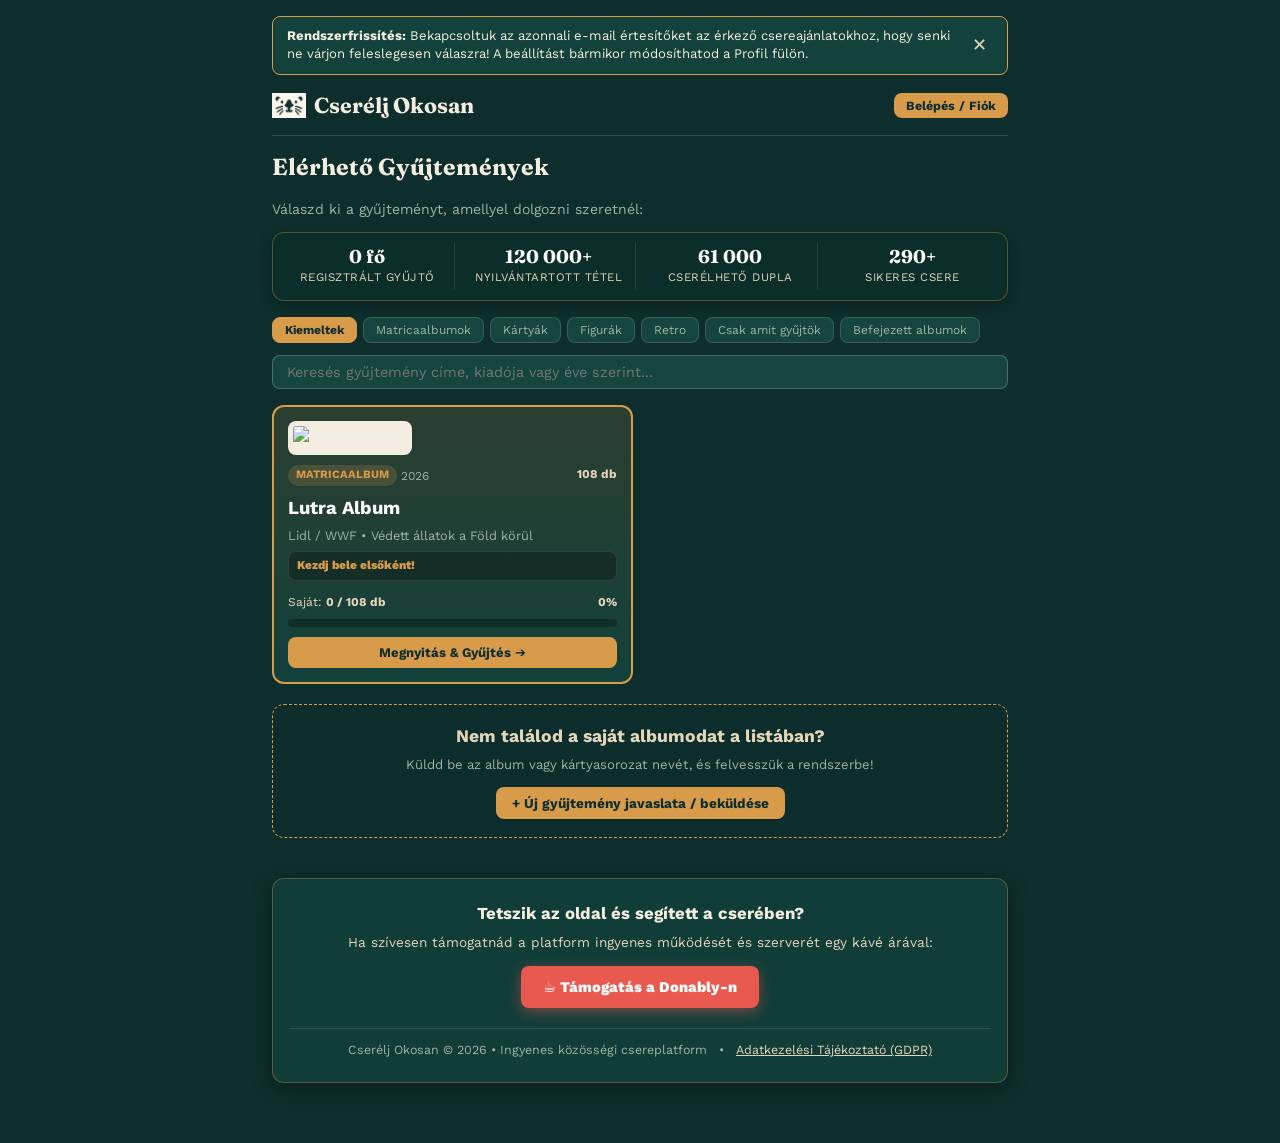
==== commit 3d30b206: "Add files via upload" ====
--- a/index.html
+++ b/index.html
@@ -12,16 +12,16 @@
   <meta name="mobile-web-app-capable" content="yes">
   <meta name="apple-mobile-web-app-capable" content="yes">
   <meta name="apple-mobile-web-app-status-bar-style" content="black-translucent">
-  <meta name="apple-mobile-web-app-title" content="Cserélj Okosan">
-  <title>Lutra album matrica csere – Cserélj okosan!</title>
-  <meta name="description" content="Magyarország legnagyobb, 880+ gyűjtős ingyenes matrica- és kártyacsere platformja. Valós idejű párosítás, körcserék, 221 Lidl áruház készletradarja.">
+  <meta name="apple-mobile-web-app-title" content="Cserélj Okosan!">
+  <title>Cserélj okosan! - Lutra albumok, matricacsere, kártyacsere – </title>
+  <meta name="description" content="Ingyenes matrica- és kártyacsere platform. Valós idejű párosítás, okoseszközök, közösség, körcserék, 221 Lidl áruház készletradarja.">
   <link rel="canonical" href="https://csereljokosan.hu/">
 
   <!-- Közösségi Megosztási Meta Tagek (Open Graph) -->
   <meta property="og:type" content="website">
   <meta property="og:url" content="https://csereljokosan.hu/">
   <meta property="og:title" content="Lutra album matrica csere – Cserélj okosan!">
-  <meta property="og:description" content="Több mint 880 regisztrált gyűjtő, intelligens 0 ms-os párosítás, 3 fős körcserék és valós idejű bolti készletradar.">
+  <meta property="og:description" content="Több mint 1000 regisztrált gyűjtő, intelligens 0 ms-os párosítás, 3 fős körcserék és valós idejű bolti készletradar.">
   <meta property="og:image" content="https://csereljokosan.hu/logo-emblem.png">
   <meta property="og:image:width" content="1200">
   <meta property="og:image:height" content="630">
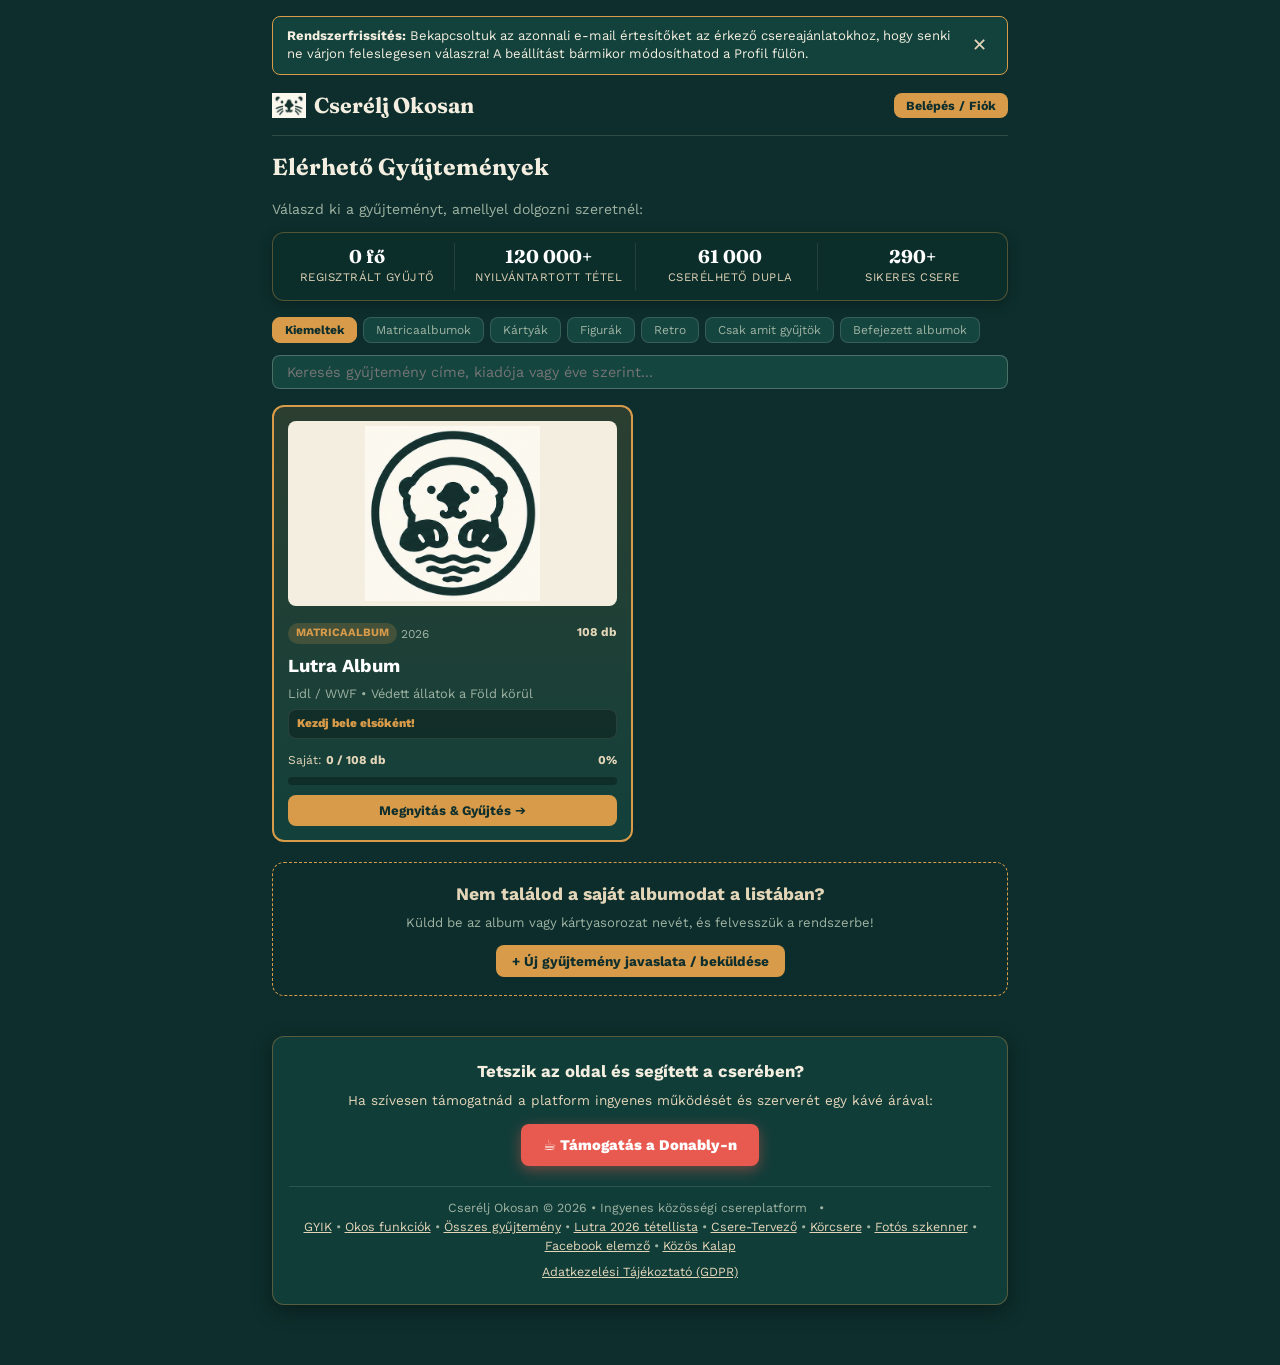
==== commit 4a7962a0: "Add files via upload" ====
--- a/index.html
+++ b/index.html
@@ -12,25 +12,38 @@
   <meta name="mobile-web-app-capable" content="yes">
   <meta name="apple-mobile-web-app-capable" content="yes">
   <meta name="apple-mobile-web-app-status-bar-style" content="black-translucent">
-  <meta name="apple-mobile-web-app-title" content="Cserélj Okosan!">
-  <title>Cserélj okosan! - Lutra albumok, matricacsere, kártyacsere – </title>
-  <meta name="description" content="Ingyenes matrica- és kártyacsere platform. Valós idejű párosítás, okoseszközök, közösség, körcserék, 221 Lidl áruház készletradarja.">
+  <meta name="apple-mobile-web-app-title" content="Cserélj Okosan">
+  <title>Cserélj Okosan – matrica- és kártyacsere gyűjtőknek (Panini, Lidl, Kinder)</title>
+  <meta name="description" content="Ingyenes matrica- és kártyacsere platform gyűjtőknek: jelöld be, mid van meg, és találd meg a cserepartnered. Okos párosítás, matricaszkenner, Facebook-poszt elemző, csereszimulátor, helyi cserék. Panini, Lidl, Kinder, Topps és 180+ album – 1000+ gyűjtő, 221 Lidl áruház készletradarja.">
+  <meta name="keywords" content="matricacsere, kártyacsere, matricagyűjtés, Panini, Lidl gyűjtős, Kinder Meglepetés, hiányzó matricák, duplikátum, album csere, cserepartner, retro matricák">
+  <meta name="robots" content="index, follow">
   <link rel="canonical" href="https://csereljokosan.hu/">
 
   <!-- Közösségi Megosztási Meta Tagek (Open Graph) -->
   <meta property="og:type" content="website">
+  <!-- Facebook: ha létrehozol egy Facebook-alkalmazást (developers.facebook.com), írd ide az App ID-t, és vedd ki a megjegyzésjelet: -->
+  <!-- <meta property="fb:app_id" content="IDE_AZ_APP_ID"> -->
+  <meta property="og:site_name" content="Cserélj Okosan!">
+  <meta property="og:locale" content="hu_HU">
   <meta property="og:url" content="https://csereljokosan.hu/">
-  <meta property="og:title" content="Lutra album matrica csere – Cserélj okosan!">
-  <meta property="og:description" content="Több mint 1000 regisztrált gyűjtő, intelligens 0 ms-os párosítás, 3 fős körcserék és valós idejű bolti készletradar.">
-  <meta property="og:image" content="https://csereljokosan.hu/logo-emblem.png">
+  <meta property="og:title" content="Cserélj Okosan! – matrica- és kártyacsere gyűjtőknek">
+  <meta property="og:description" content="Jelöld be, mid van meg – találd meg a cserepartnered! 1000+ gyűjtő, okos párosítás, matricaszkenner, helyi cserék, 221 Lidl áruház készletradarja. Ingyenes.">
+  <meta property="og:image" content="https://csereljokosan.hu/og-image_v5.png">
+  <meta property="og:image:type" content="image/png">
   <meta property="og:image:width" content="1200">
   <meta property="og:image:height" content="630">
+  <meta property="og:image:alt" content="Cserélj Okosan! – a legokosabb csereplatform gyakorlatias szülőknek: matricaszkenner, Facebook-poszt elemző, csereszimulátor, helyi cserék">
 
   <!-- Twitter Megosztás -->
   <meta name="twitter:card" content="summary_large_image">
-  <meta name="twitter:title" content="Lutra album matrica csere – Cserélj okosan!">
-  <meta name="twitter:description" content="Több mint 880 regisztrált gyűjtő, valós idejű párosítás és bolti készletradar.">
-  <meta name="twitter:image" content="https://csereljokosan.hu/logo-emblem.png">
+  <meta name="twitter:title" content="Cserélj Okosan! – matrica- és kártyacsere gyűjtőknek">
+  <meta name="twitter:description" content="Jelöld be, mid van meg – találd meg a cserepartnered! Ingyenes.">
+  <meta name="twitter:image" content="https://csereljokosan.hu/og-image_v5.png">
+
+  <!-- Strukturált adat -->
+  <script type="application/ld+json">
+  {"@context":"https://schema.org","@type":"WebApplication","name":"Cserélj Okosan!","url":"https://csereljokosan.hu/","applicationCategory":"LifestyleApplication","operatingSystem":"Web","inLanguage":"hu","description":"Ingyenes matrica- és kártyacsere platform gyűjtőknek: okos párosítás, matricaszkenner, helyi cserék, készletradar.","offers":{"@type":"Offer","price":"0","priceCurrency":"HUF"}}
+  </script>
 
   <!-- Betűtípusok -->
   <link rel="preconnect" href="https://fonts.googleapis.com">
@@ -362,7 +375,7 @@
       <div style="margin-bottom:14px;">
         <div class="view-mode-toggle">
           <button class="mode-btn active" id="btn-mode-grid">Rácsos nézet</button>
-          <button class="mode-btn" id="btn-mode-album">Album nézet</button>
+          <button class="mode-btn" id="btn-mode-album">Blokk nézet</button>
         </div>
       </div>
 
@@ -390,6 +403,15 @@
           <button class="btn btn-secondary" id="btn-apply-batch-kell" style="flex:1;">Mentés Hiányzókhoz (Kell)</button>
           <button class="btn btn-blue" id="btn-apply-batch-foglalva" style="flex:1;">Mentés Foglalthoz (Kék)</button>
         </div>
+      </div>
+
+      <!-- BLOKKOK + „TOVÁBBIAK” (leírás, nyomtatható lista, megosztható kép) -->
+      <div class="album-more-wrap">
+        <div class="album-more-bar">
+          <button class="btn btn-secondary btn-sm" id="btn-album-more" aria-expanded="false" aria-controls="album-more-panel">Továbbiak ▾</button>
+          <button class="btn btn-secondary btn-sm" id="btn-toggle-grid-blocks" style="display:none;" title="Rács fejezetekre bontva">▦ Blokkok</button>
+        </div>
+        <div id="album-more-panel" class="album-more-panel" hidden></div>
       </div>
 
       <div id="grid-view-container">
@@ -570,8 +592,8 @@
         </summary>
         <div class="search-acc-body">
           <p style="font-size:0.78rem; color:var(--text-muted); margin:0 0 10px;">
-            Emlékszel egy korábbi cserepartneredre? Keress rá a nevére a 880 regisztrált tag között:
-          </p>
+  Emlékszel egy korábbi cserepartneredre? Keress rá a nevére a <strong id="partner-search-count-label" style="color:var(--sand);">regisztrált</strong> gyűjtők között:
+</p>
           <div style="display:flex; gap:8px;">
             <input type="search" id="search-partner-input" class="input-field" placeholder="Írd be a gyűjtő nevét (pl. VidraPanni vagy Tamás)..." autocomplete="off">
             <button class="btn btn-primary" id="btn-search-partner" style="white-space:nowrap;">Keresés</button>
@@ -893,9 +915,10 @@
 
         <!-- CSERE-MÓD PREFERENCIA -->
         <div class="form-group">
-          <label for="prof-trade-mode">Átadási és postázási módod:</label>
-          <select id="prof-trade-mode" class="input-field">
-            <option value="both" selected>Személyesen és postán is cserélek</option>
+          <label for="prof-trade-mode">Hogyan cserélsz? <strong style="color:var(--amber);">* (Kötelező)</strong></label>
+          <select id="prof-trade-mode" class="input-field" required>
+            <option value="" selected disabled>— Válaszd ki (kötelező) —</option>
+            <option value="both">Személyesen és postán is cserélek</option>
             <option value="post_only">Csak postán / Foxposton cserélek</option>
             <option value="personal_only">Csak személyesen cserélek</option>
           </select>
@@ -1130,17 +1153,36 @@
           </div>
 
           <div class="form-group">
+            <label>Rövid ismertető / leírás (a gyűjtemény „Továbbiak” paneljében és a Google-oldalakon jelenik meg, 2–4 mondat):</label>
+            <textarea id="admin-album-description" class="input-field" rows="3" maxlength="1200" placeholder="pl. A Moomin – The Creative World of Moomin a Panini 2026-os, 225 kártyás gyűjtése: ..."></textarea>
+            <button type="button" class="btn btn-secondary btn-sm" id="btn-admin-gen-description" style="margin-top:6px;">✨ Leírás-javaslat a megadott adatokból</button>
+          </div>
+
+          <details class="admin-accordion" id="admin-import-box" style="margin:0 0 12px; border-left:4px solid var(--moss-soft);">
+            <summary style="cursor:pointer; font-weight:700; color:var(--moss-soft); padding:6px 0;">📥 Gyorsfelvitel: lista beillesztése vagy PDF beolvasása</summary>
+            <p style="font-size:0.78rem; color:var(--text-muted); margin:6px 0;">
+              Másold be a tétellistát (soronként <code>12 Tételnév</code>, kódokkal is: <code>LE1 Név</code>, <code>MEX 3 Név</code>), vagy tölts fel egy nyomtatható lista PDF-et, szöveges fájlt vagy fényképet / képernyőképet (a képet az AI olvassa, ezért érdemes átnézni az eredményt).
+              Fejezetcím: nagybetűs sor, vagy <code># Cím</code>, vagy <code>Cím: 1-72</code>. Név nélküli tartomány: <code>1-72</code>, <code>HUN 1-20</code>.
+              A felismerés kitölti a kódok, nevek és fejezetek mezőit, a darabszámot és (ha üres) a címet, kiadót, évet.
+            </p>
+            <textarea id="admin-import-text" class="input-field" rows="5" placeholder="1 Első tétel&#10;2 Második tétel&#10;..."></textarea>
+            <input type="file" id="admin-import-file" accept=".pdf,.txt,.csv,.jpg,.jpeg,.png,.webp,text/plain,application/pdf,image/*" class="input-field" style="padding:4px; margin-top:6px;">
+            <button type="button" class="btn btn-primary btn-sm" id="btn-admin-import-run" style="margin-top:6px;">Felismerés</button>
+            <div id="admin-import-preview" style="display:none; margin-top:6px;"></div>
+          </details>
+
+          <div class="form-group">
             <label>1. Egyedi tételkódok (a csempékre kerül, pl. <code>MEX 1-19, HUN 1-20, LE 1-5</code>):</label>
             <textarea id="admin-album-custom-items" class="input-field" rows="2" placeholder="pl. MEX 1-19, HUN 1-20, LE 1-5&#10;(Ha üres, sima 1-től N-ig számozást kap)"></textarea>
           </div>
 
           <div class="form-group">
-            <label>2. Sorszámozott tételnevek (lebegő tooltip és kedvencek):</label>
+            <label>2. Sorszámozott tételnevek (soronként <code>pozíció: név</code>; tooltip, nyomtatott lista, album nézet):</label>
             <textarea id="admin-album-custom-names" class="input-field" rows="3" placeholder="Példák:&#10;1: Garfield csoportkép   2: Garfield és Ubul..."></textarea>
           </div>
 
           <div class="form-group">
-            <label>Könyvlapozó oldalbeosztás (Matricaalbumokhoz):</label>
+            <label>Fejezetek / blokkok (soronként: <code>Cím: első – utolsó</code> pozíció):</label>
             <textarea id="admin-album-custom-chapters" class="input-field" rows="3" placeholder="Példa:&#10;Bevezető: 1 – 4&#10;Az Óceán: 5 – 28..."></textarea>
           </div>
 
@@ -1171,7 +1213,7 @@
 
             <label class="checkbox-label" style="margin-top:6px;">
               <input type="checkbox" id="admin-album-has-chapters">
-              Könyv lapozó nézet engedélyezése (Csak matricaalbumokhoz)
+              Fejezetek engedélyezése (blokkos rács és lapozós album nézet)
             </label>
           </div>
 
@@ -1296,6 +1338,17 @@
     <div style="margin-top:20px; font-size:0.78rem; color:var(--text-muted); border-top:1px solid rgba(243,238,223,0.12); padding-top:12px;">
       <span>Cserélj Okosan &copy; 2026 • Ingyenes közösségi csereplatform</span>
       <span style="margin: 0 8px;">•</span>
+      <nav aria-label="Súgó és oldalak" style="margin:0 0 8px;">
+        <a href="gyik.html" style="color:var(--sand);">GYIK</a> •
+        <a href="okos-funkciok.html" style="color:var(--sand);">Okos funkciók</a> •
+        <a href="albumok.html" style="color:var(--sand);">Összes gyűjtemény</a> •
+        <a href="lutra-album-matrica-csere.html" style="color:var(--sand);">Lutra 2026 tétellista</a> •
+        <a href="csere-tervezo-szimulator.html" style="color:var(--sand);">Csere-Tervező</a> •
+        <a href="korcsere-kalkulator.html" style="color:var(--sand);">Körcsere</a> •
+        <a href="fotos-matrica-szkenner.html" style="color:var(--sand);">Fotós szkenner</a> •
+        <a href="facebook-matrica-csere.html" style="color:var(--sand);">Facebook elemző</a> •
+        <a href="kozos-kalap.html" style="color:var(--sand);">Közös Kalap</a>
+      </nav>
       <a href="#" id="link-open-privacy-policy" style="color:var(--sand); text-decoration:underline;">Adatkezelési Tájékoztató (GDPR)</a>
     </div>
   </footer>
@@ -1854,10 +1907,6 @@
         <span style="font-size:0.75rem; color:var(--moss-soft); font-weight:700; display:block; margin-bottom:3px;">Tőle kapnád:</span>
         <div id="contact-get-chips" style="display:flex; flex-wrap:wrap; gap:4px;"></div>
       </div>
-      <div id="contact-suggest-chips-wrapper" style="margin-top:8px;">
-        <span style="font-size:0.75rem; color:var(--amber); font-weight:700; display:block; margin-bottom:3px;">Te adhatnád: <em style="font-weight:400; color:var(--text-muted);">(nálad megvan, neki hiányzik – koppints arra, amit fel is ajánlasz)</em></span>
-        <div id="contact-suggest-chips" style="display:flex; flex-wrap:wrap; gap:4px;"></div>
-      </div>
     </div>
 
     <!-- SEMMIT NEM ADSZ FIGYELMEZTETÉS -->
@@ -1872,9 +1921,8 @@
       </label>
       <input type="text" id="contact-custom-offer" class="input-field" placeholder="Pl. 2 tábla Milka csoki, személyes megbeszélés, vagy egyéb megegyezés...">
       <span style="font-size:0.7rem; color:var(--text-muted); display:block; margin-top:3px;">
-        Ha beírsz ide valamit, automatikusan bekerül a levélbe az „Én tudom adni neked:” sorba! A beírt tételszámokat (pl. 12, 15, 20-22) felismerjük, és a „Te adod” részbe emeljük – akkor is, ha a partnernek nem hiányoznak.
+        Ha beírsz ide valamit, automatikusan bekerül a levélbe az „Én tudom adni neked:” sorba!
       </span>
-      <span id="contact-custom-recognized" style="display:none; font-size:0.74rem; color:var(--sand); margin-top:4px;"></span>
     </div>
 
     <div class="form-group">
@@ -1884,8 +1932,8 @@
 
     <div class="form-group">
       <label class="checkbox-label" style="font-size:0.8rem; color:var(--sand); font-weight:600;">
-        <input type="checkbox" id="contact-auto-create-trade">
-        Rögzítés folyamatban lévő csereként a rács alatt (Tételek zárolása a megegyezésig) <span style="color:var(--amber); font-weight:700;">béta</span> <span style="color:var(--text-muted); font-weight:400;">(A működés tesztelés alatt.)</span>
+        <input type="checkbox" id="contact-auto-create-trade" checked>
+        Rögzítés folyamatban lévő csereként a rács alatt (Tételek zárolása a megegyezésig)
       </label>
     </div>
 
@@ -2024,6 +2072,7 @@
       <button class="btn btn-primary" id="btn-email-login" style="flex:1;">Belépés</button>
       <button class="btn btn-secondary" id="btn-email-signup" style="flex:1;">Új Regisztráció</button>
     </div>
+    <button type="button" id="btn-forgot-password" style="background:none; border:none; color:var(--amber); text-decoration:underline; padding:10px 0 0; font-size:0.82rem; cursor:pointer;">Elfelejtett jelszó?</button>
   </div>
 </div>
 
@@ -2061,5 +2110,6 @@
 
 <!-- Fő JavaScript fájl beemelése -->
 <script src="app.js"></script>
+<script src="read-layer_v4.js"></script>
 </body>
 </html>
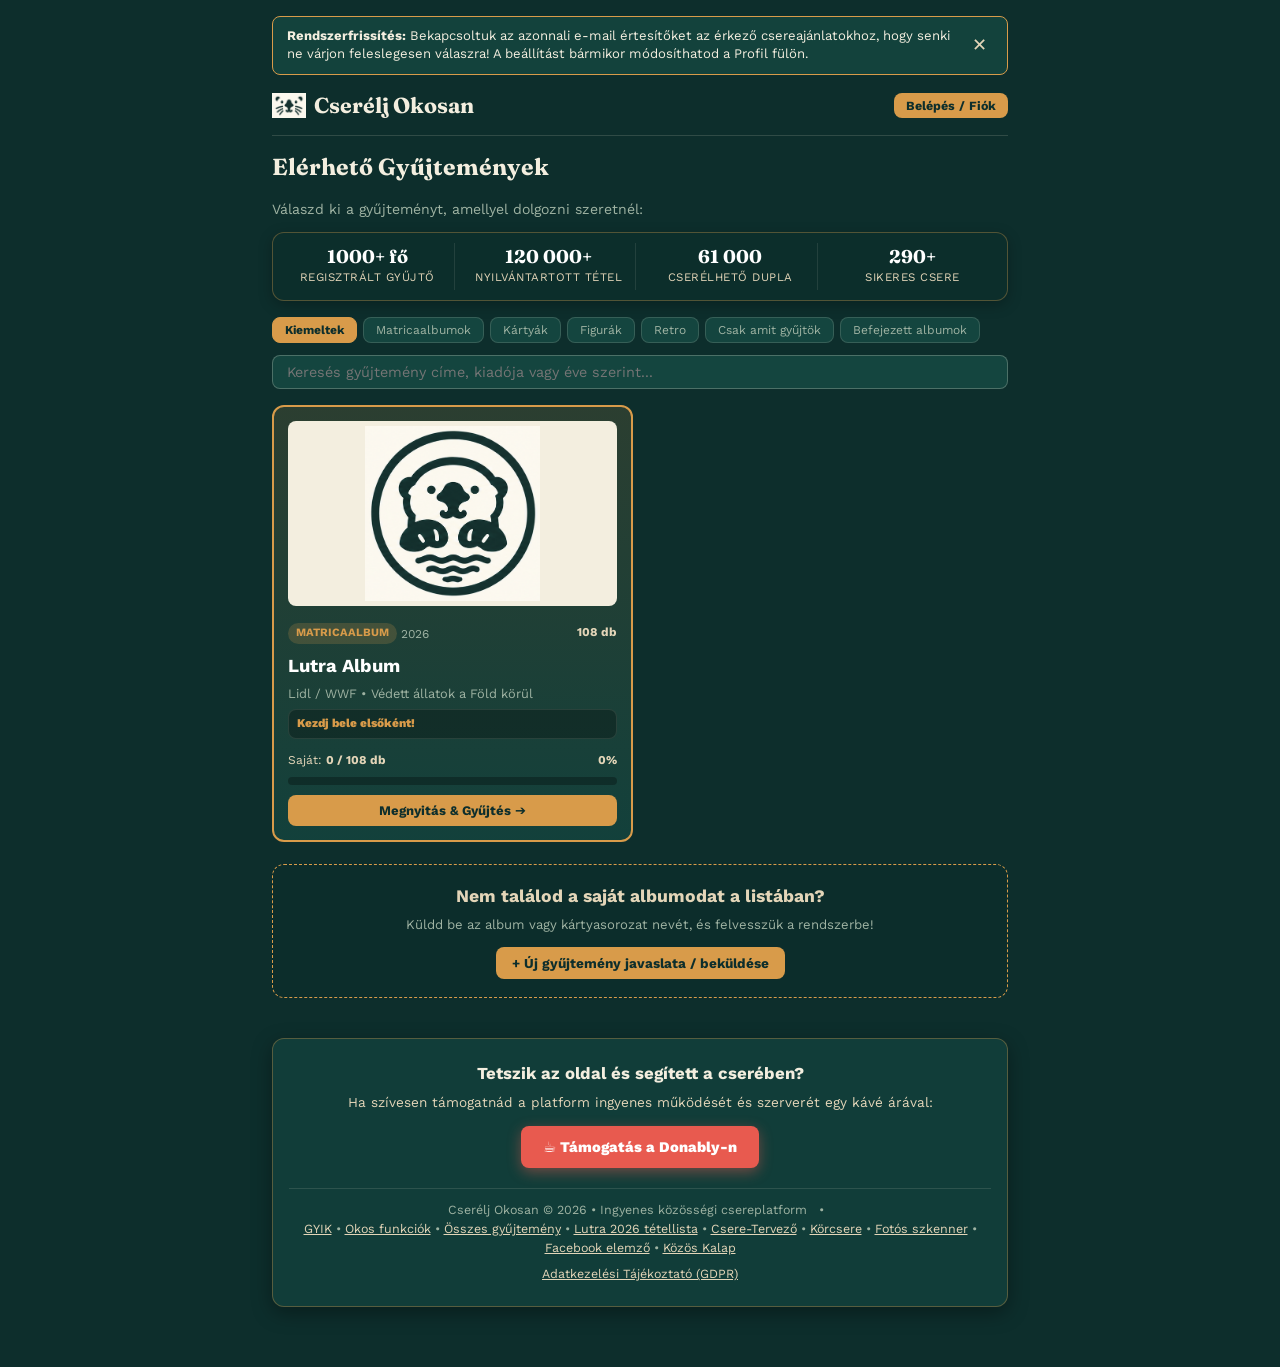
==== commit 43716e1a: "Add files via upload" ====
--- a/index.html
+++ b/index.html
@@ -17,6 +17,17 @@
   <meta name="description" content="Ingyenes matrica- és kártyacsere platform gyűjtőknek: jelöld be, mid van meg, és találd meg a cserepartnered. Okos párosítás, matricaszkenner, Facebook-poszt elemző, csereszimulátor, helyi cserék. Panini, Lidl, Kinder, Topps és 180+ album – 1000+ gyűjtő, 221 Lidl áruház készletradarja.">
   <meta name="keywords" content="matricacsere, kártyacsere, matricagyűjtés, Panini, Lidl gyűjtős, Kinder Meglepetés, hiányzó matricák, duplikátum, album csere, cserepartner, retro matricák">
   <meta name="robots" content="index, follow">
+  <script>
+    // Csak az éles domain indexelhető: a tesztoldal (github.io, localhost, stb.) kapjon noindex-et
+    (function () {
+      var h = location.hostname;
+      if (h !== 'csereljokosan.hu' && h !== 'www.csereljokosan.hu') {
+        var m = document.querySelector('meta[name="robots"]');
+        if (m) m.setAttribute('content', 'noindex, nofollow');
+        var c = document.querySelector('link[rel="canonical"]'); if (c) c.remove();
+      }
+    })();
+  </script>
   <link rel="canonical" href="https://csereljokosan.hu/">
 
   <!-- Közösségi Megosztási Meta Tagek (Open Graph) -->
@@ -1196,7 +1207,7 @@
 
             <label class="checkbox-label">
               <input type="checkbox" id="admin-album-is-retro">
-              Retro gyűjtemény (Kiemelt Retro jelvény a kártyán)
+              Retro gyűjtemény (2006 vagy korábbi évszámnál automatikus)
             </label>
 
             <div style="margin:8px 0;">
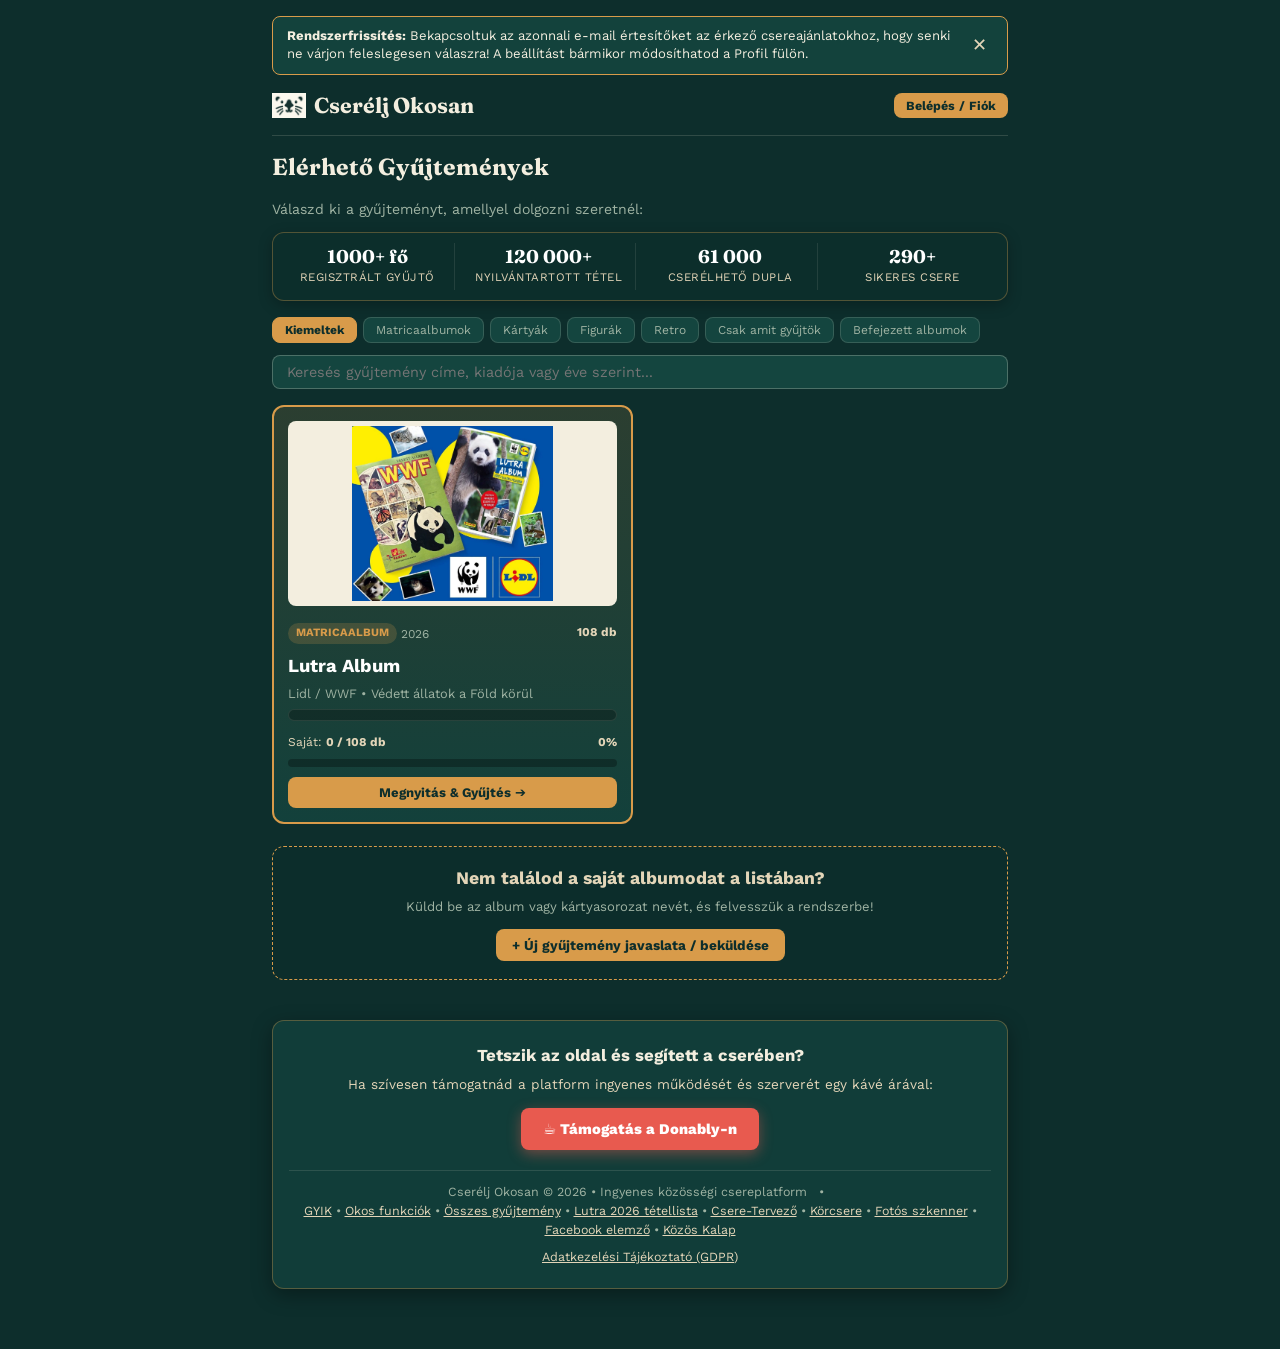
==== commit d009e063: "Add files via upload" ====
--- a/index.html
+++ b/index.html
@@ -13,9 +13,9 @@
   <meta name="apple-mobile-web-app-capable" content="yes">
   <meta name="apple-mobile-web-app-status-bar-style" content="black-translucent">
   <meta name="apple-mobile-web-app-title" content="Cserélj Okosan">
-  <title>Cserélj Okosan – matrica- és kártyacsere gyűjtőknek (Panini, Lidl, Kinder)</title>
-  <meta name="description" content="Ingyenes matrica- és kártyacsere platform gyűjtőknek: jelöld be, mid van meg, és találd meg a cserepartnered. Okos párosítás, matricaszkenner, Facebook-poszt elemző, csereszimulátor, helyi cserék. Panini, Lidl, Kinder, Topps és 180+ album – 1000+ gyűjtő, 221 Lidl áruház készletradarja.">
-  <meta name="keywords" content="matricacsere, kártyacsere, matricagyűjtés, Panini, Lidl gyűjtős, Kinder Meglepetés, hiányzó matricák, duplikátum, album csere, cserepartner, retro matricák">
+  <title>Cserélj Okosan – matricacsere, kártyacsere, figuracsere gyűjtőknek (Panini, Lidl, Kinder)</title>
+  <meta name="description" content="Ingyenes matricacsere és kártyacsere gyűjtőknek: jelöld be, mid van meg, és találd meg a cserepartnered percek alatt. Matricaszkenner, Facebook-poszt elemző, csereszimulátor, helyi cserék, üzenőfal, gyártói hírek. Panini, Lidl, Kinder, Topps matrica, kártya és figura albumok – 1000+ gyűjtő, 221 Lidl áruház készletradarja.">
+  <meta name="keywords" content="matricacsere, kártyacsere, figuracsere, matricagyűjtés, kártyagyűjtés, Panini matrica, Panini kártya, Lidl gyűjtős, Lidl figura, Kinder Meglepetés, Topps, hiányzó matricák, duplikált matricák, cserepartner keresés, album csere, retro matricák, gyűjtői közösség">
   <meta name="robots" content="index, follow">
   <script>
     // Csak az éles domain indexelhető: a tesztoldal (github.io, localhost, stb.) kapjon noindex-et
@@ -37,8 +37,8 @@
   <meta property="og:site_name" content="Cserélj Okosan!">
   <meta property="og:locale" content="hu_HU">
   <meta property="og:url" content="https://csereljokosan.hu/">
-  <meta property="og:title" content="Cserélj Okosan! – matrica- és kártyacsere gyűjtőknek">
-  <meta property="og:description" content="Jelöld be, mid van meg – találd meg a cserepartnered! 1000+ gyűjtő, okos párosítás, matricaszkenner, helyi cserék, 221 Lidl áruház készletradarja. Ingyenes.">
+  <meta property="og:title" content="Cserélj Okosan! – matricacsere, kártyacsere, figuracsere">
+  <meta property="og:description" content="Matricacsere, kártyacsere, figuracsere – jelöld be, mid van meg, találd meg a cserepartnered! 1000+ gyűjtő, ingyenes.">
   <meta property="og:image" content="https://csereljokosan.hu/og-image_v5.png">
   <meta property="og:image:type" content="image/png">
   <meta property="og:image:width" content="1200">
@@ -53,7 +53,7 @@
 
   <!-- Strukturált adat -->
   <script type="application/ld+json">
-  {"@context":"https://schema.org","@type":"WebApplication","name":"Cserélj Okosan!","url":"https://csereljokosan.hu/","applicationCategory":"LifestyleApplication","operatingSystem":"Web","inLanguage":"hu","description":"Ingyenes matrica- és kártyacsere platform gyűjtőknek: okos párosítás, matricaszkenner, helyi cserék, készletradar.","offers":{"@type":"Offer","price":"0","priceCurrency":"HUF"}}
+  {"@context":"https://schema.org","@type":"WebApplication","name":"Cserélj Okosan!","url":"https://csereljokosan.hu/","applicationCategory":"LifestyleApplication","operatingSystem":"Web","inLanguage":"hu","description":"Ingyenes matricacsere, kártyacsere és figuracsere platform gyűjtőknek: okos párosítás, matricaszkenner, helyi cserék, üzenőfal, gyártói hírek, készletradar.","offers":{"@type":"Offer","price":"0","priceCurrency":"HUF"}}
   </script>
 
   <!-- Betűtípusok -->
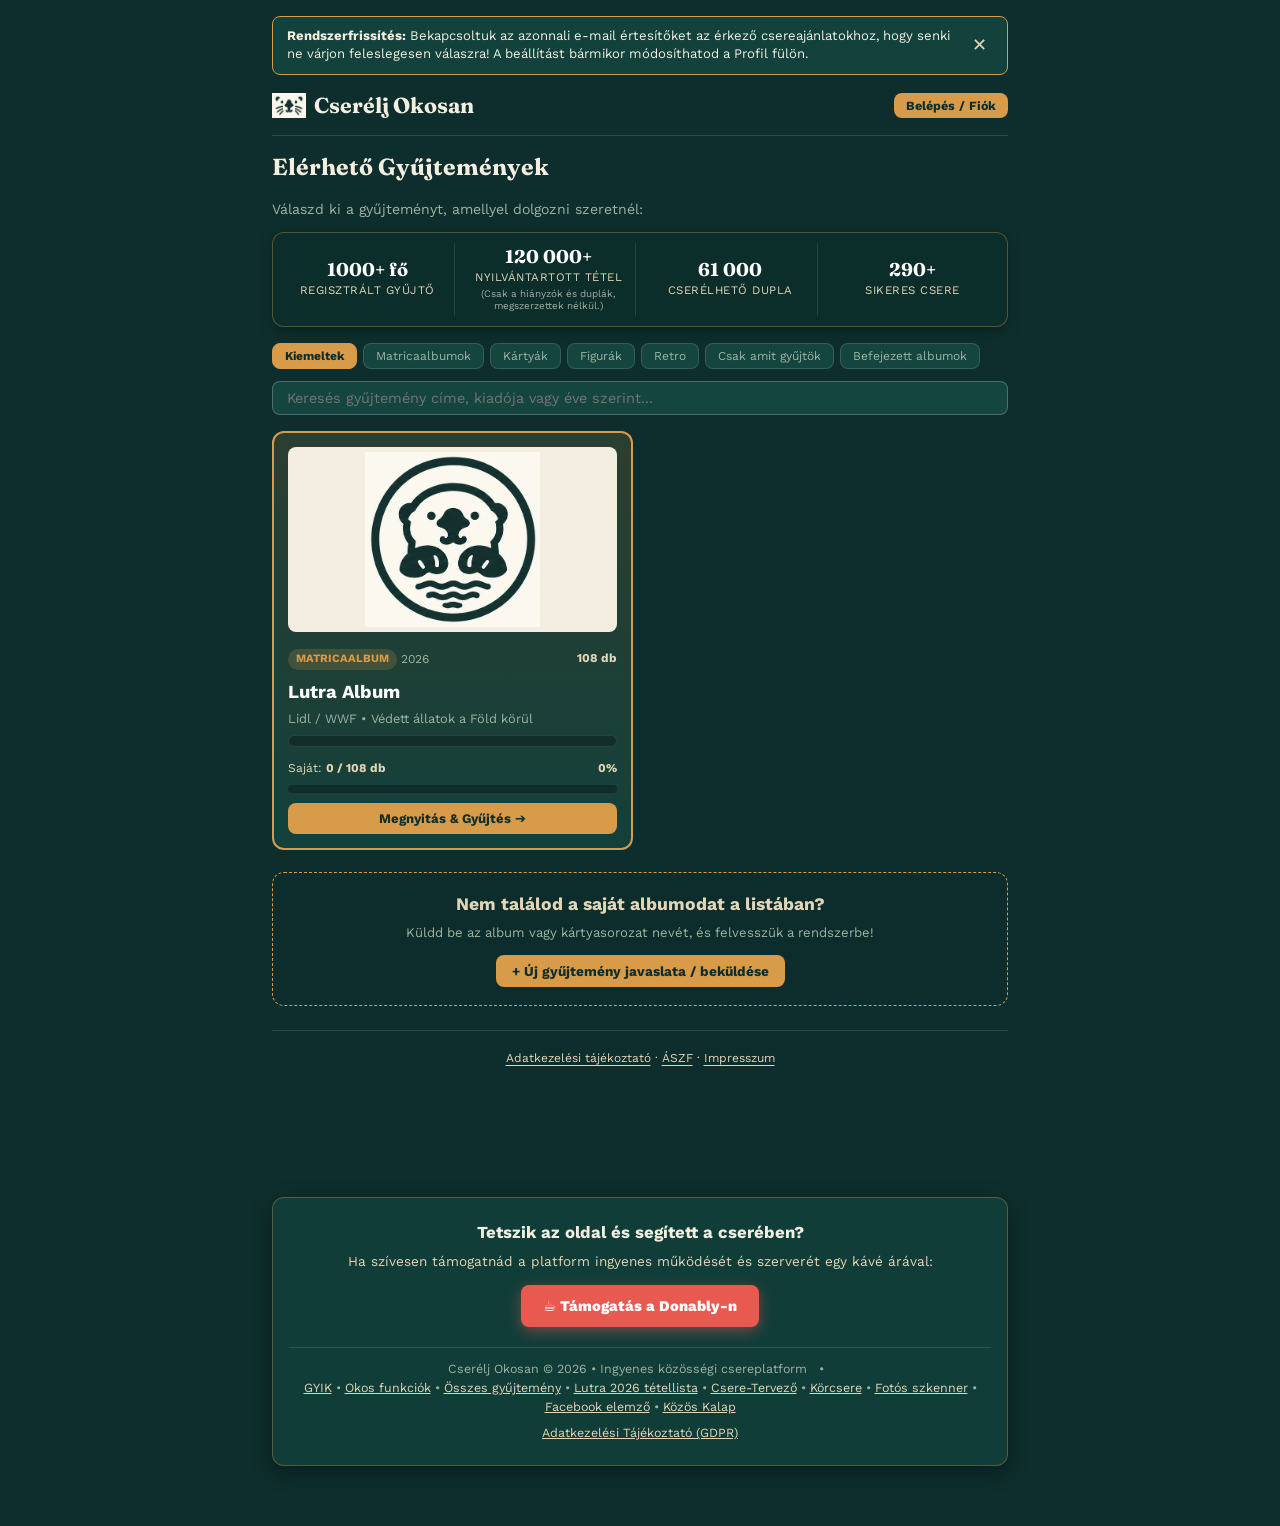
==== commit 3ebab984: "Add files via upload" ====
--- a/index.html
+++ b/index.html
@@ -1054,26 +1054,6 @@
         </div>
       </details>
 
-      <!-- 2. PANEL: TÖMEGES JSON ALBUM IMPORTŐR -->
-      <details class="admin-accordion" open style="border-left: 4px solid var(--water-light); margin-top:12px;">
-        <summary class="admin-acc-summary">
-          <span>2. Tömeges JSON Album Importőr (Intelligens szűréssel)</span>
-          <span class="acc-chevron">▾</span>
-        </summary>
-        <div class="admin-acc-body">
-          <p style="font-size:0.8rem; color:var(--text-muted); margin:0 0 10px;">
-            Másold be ide a komplett JSON albumcsomagot. A rendszer automatikusan kiszűri a szemetet és a már meglévő albumokat:
-          </p>
-          <textarea id="admin-album-json-import" class="input-field" rows="5" placeholder='[{"id": "uj-album", "title": "Új Album Neve", "publisher": "Panini", "year": 2026, "totalItems": 200, "type": "sticker"}]'></textarea>
-          <div style="margin-top:8px; display:flex; gap:8px; align-items:center;">
-            <button class="btn btn-primary btn-sm" id="btn-admin-import-json">
-              JSON Adatok Beimportálása & Élesítése
-            </button>
-            <div id="admin-json-import-status" style="font-size:0.8rem; font-weight:600; color:var(--amber); display:none;"></div>
-          </div>
-        </div>
-      </details>
-
       <!-- 3. PANEL: UNIVERZÁLIS INTELLIGENS ALBUMFELVITEL -->
       <details class="admin-accordion" style="border-left: 4px solid var(--gift-gold); margin-top:12px;">
         <summary class="admin-acc-summary">
